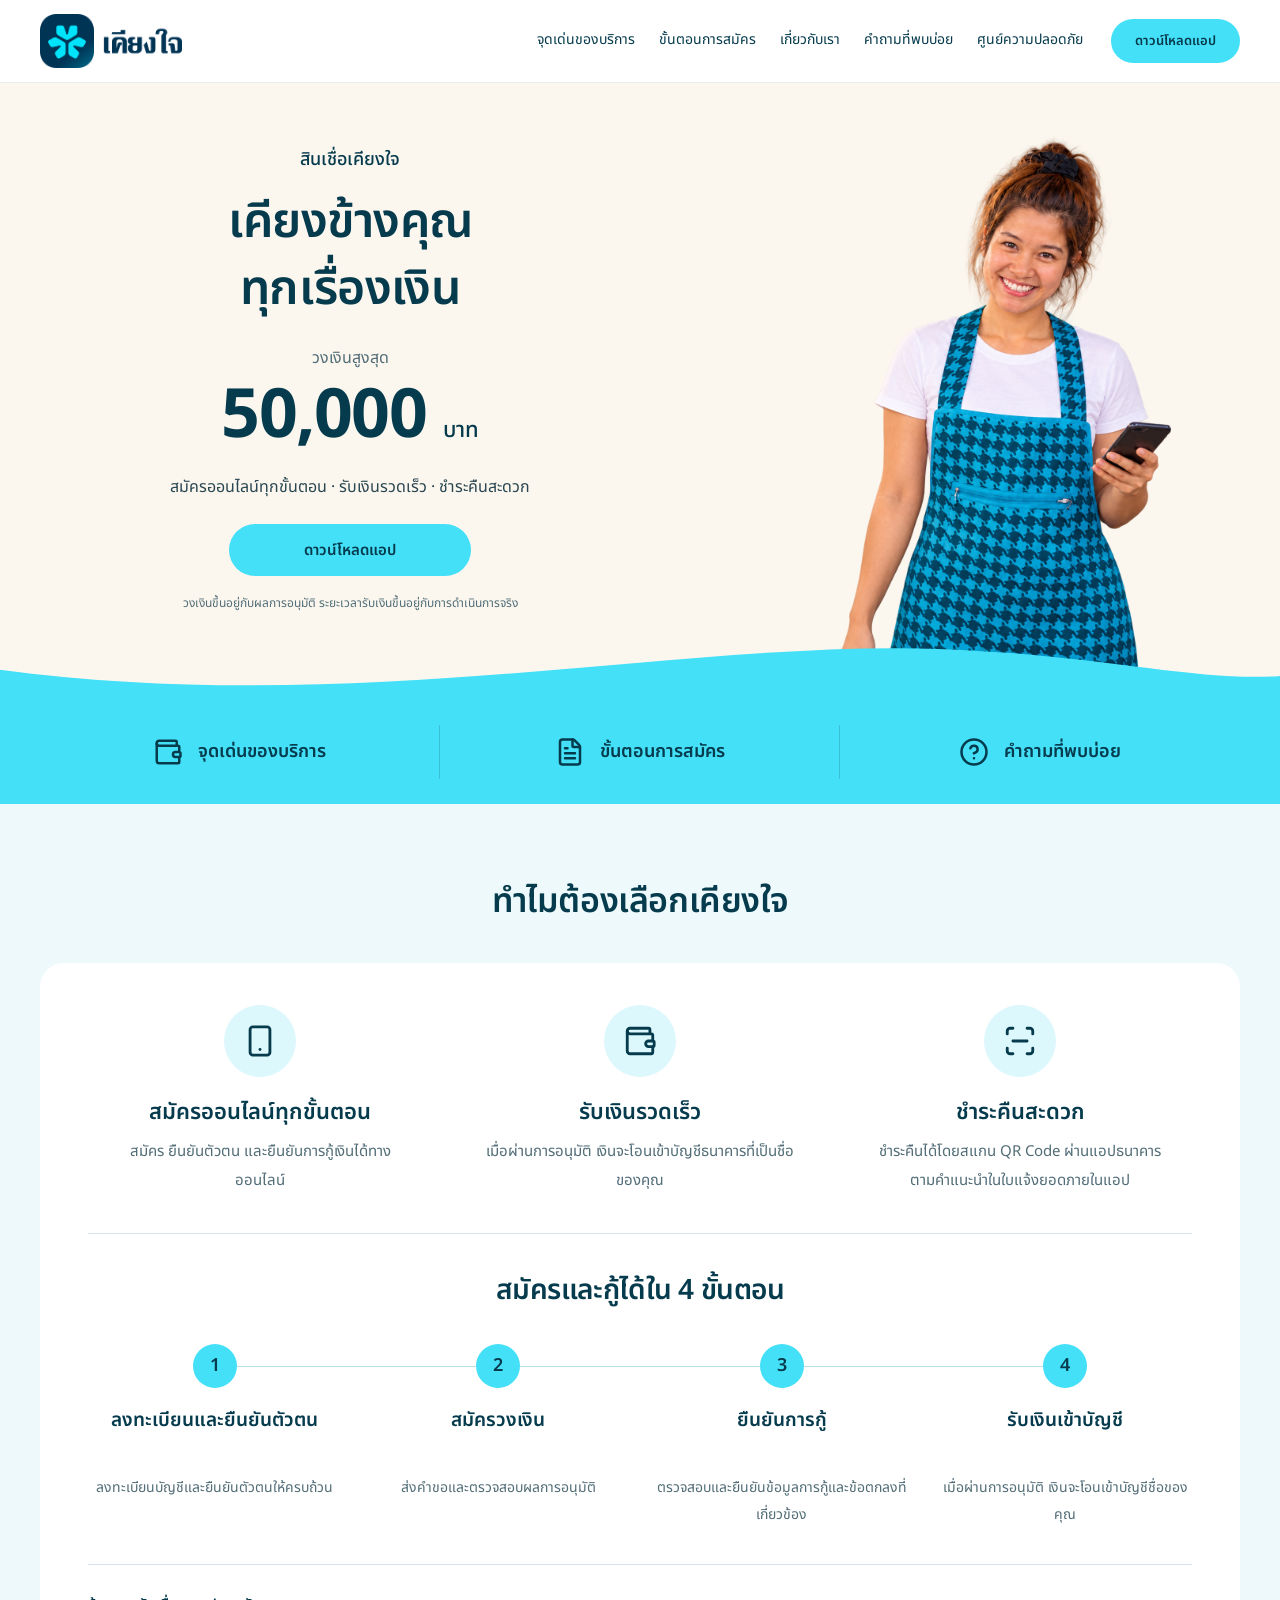
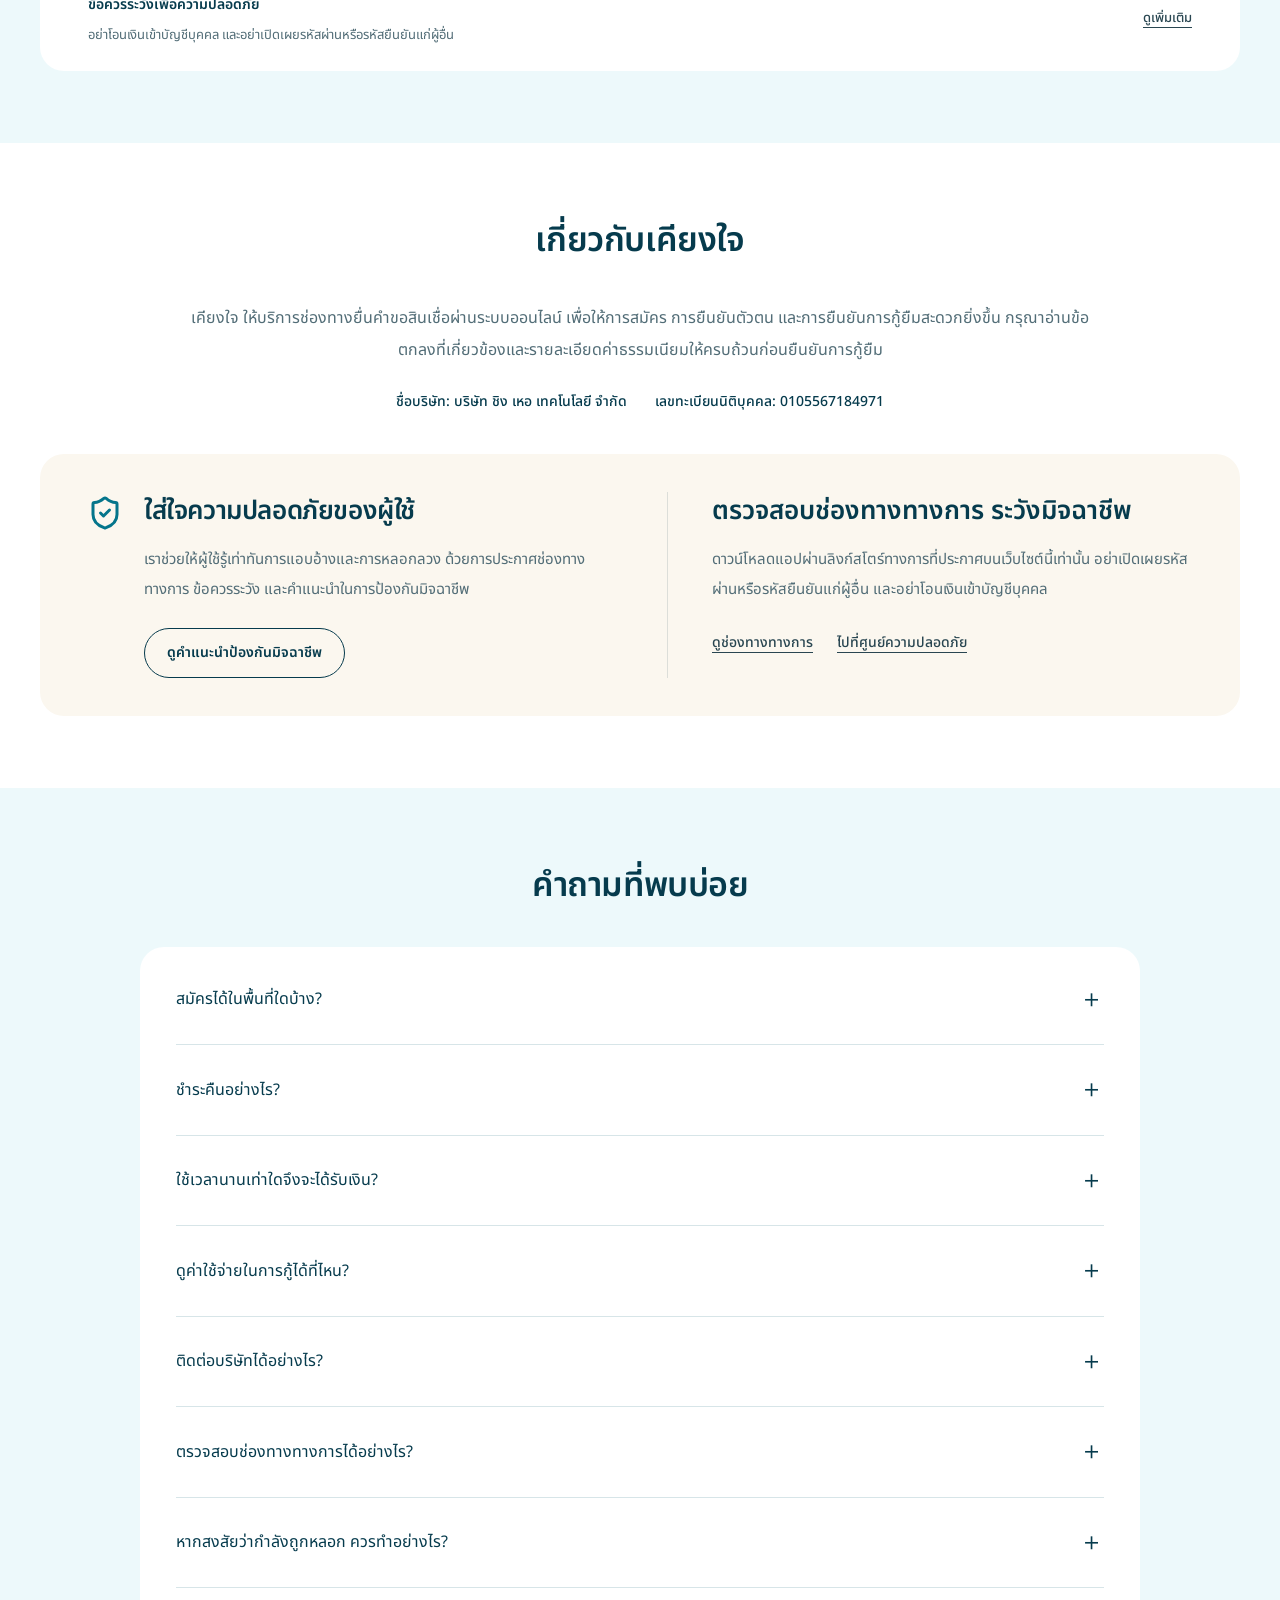
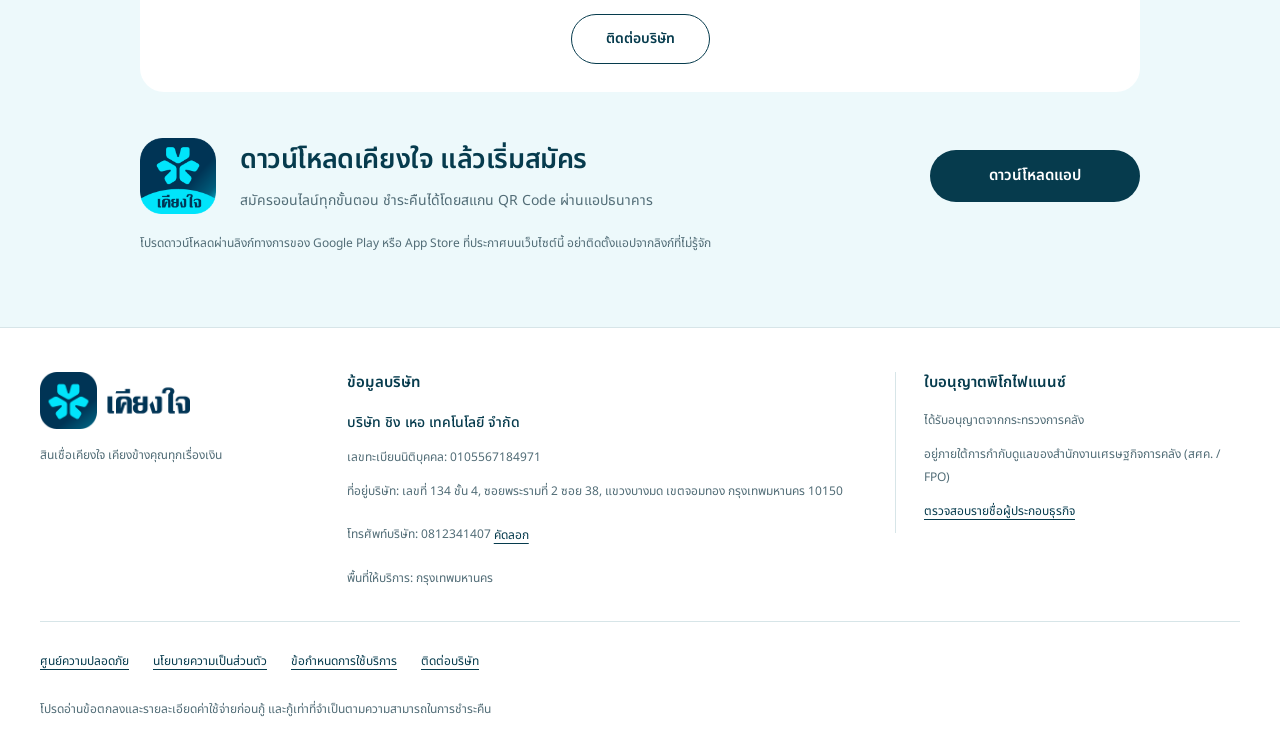
==== index.html @ 3bd80b1a "Unify Kiangjai website around ATS PICO visual structure" ====
<!doctype html>
<html lang="th"><head><meta charset="utf-8"><meta name="viewport" content="width=device-width,initial-scale=1">
<meta name="robots" content="noindex,nofollow"><meta name="description" content="เคียงใจ สินเชื่อผ่านแอปพลิเคชัน สมัครออนไลน์ทุกขั้นตอน ดูข้อมูลผลิตภัณฑ์และช่องทางทางการ">
<meta name="theme-color" content="#44E0F8"><meta http-equiv="Content-Security-Policy" content="default-src 'self'; script-src 'self'; style-src 'self'; img-src 'self' data:; font-src 'self'; connect-src 'none'; object-src 'none'; base-uri 'self'; form-action 'none'">
<title>หน้าแรก — เคียงใจ</title><link rel="icon" href="assets/brand/app-icon.png" type="image/png">
<link rel="preload" href="assets/fonts/NotoSansThai-Variable.ttf" as="font" type="font/ttf" crossorigin>
<link rel="stylesheet" href="assets/base.css?v=969e4435d63a"><link rel="stylesheet" href="assets/redesign.css?v=969e4435d63a"><script src="assets/app.js?v=969e4435d63a" defer></script></head>
<body><a class="skip-link" href="#main">ข้ามไปยังเนื้อหา</a><div id="kiangjai-v1">
<header class="site-header"><div class="shell header-inner">
<a class="brand-logo" href="index.html" aria-label="เคียงใจ — หน้าแรก"><img src="assets/brand/logo-horizontal.png" alt="เคียงใจ" width="632" height="240"></a>
<button class="menu-toggle" type="button" aria-controls="main-nav" aria-expanded="false" aria-label="เปิดเมนู"><svg class="icon" aria-hidden="true" focusable="false" xmlns="http://www.w3.org/2000/svg" width="1em" height="1em" viewBox="0 0 24 24"><path fill="none" stroke="currentColor" stroke-linecap="round" stroke-linejoin="round" stroke-width="2" d="M4 5h16M4 12h16M4 19h16"/></svg><span>เมนู</span></button>
<nav id="main-nav" aria-label="เมนูหลัก"><a href="index.html#kj-benefits">จุดเด่นของบริการ</a><a href="index.html#kj-steps">ขั้นตอนการสมัคร</a><a href="index.html#kj-about">เกี่ยวกับเรา</a><a href="index.html#kj-faq">คำถามที่พบบ่อย</a><a href="security.html">ศูนย์ความปลอดภัย</a></nav>
<button class="button button-primary header-cta" type="button" data-download>ดาวน์โหลดแอป</button>

</div></header>
<main id="main">
<section class="hero" aria-labelledby="hero-title">
  <div class="shell hero-stage">
    <div class="hero-copy">
      <h1 id="hero-title"><small>สินเชื่อเคียงใจ</small> เคียงข้างคุณ<br>ทุกเรื่องเงิน</h1>
      <div class="hero-credit"><p>วงเงินสูงสุด</p><p class="hero-amount">50,000 <span>บาท</span></p></div>
      <p class="hero-benefits">สมัครออนไลน์ทุกขั้นตอน · รับเงินรวดเร็ว · ชำระคืนสะดวก</p>
      <button class="button button-primary" type="button" data-download>ดาวน์โหลดแอป</button>
      <p class="hero-disclaimer">วงเงินขึ้นอยู่กับผลการอนุมัติ ระยะเวลารับเงินขึ้นอยู่กับการดำเนินการจริง</p>
    </div>
    <img class="hero-person" src="assets/images/merchant-cutout.png" alt="ผู้ประกอบการร้านอาหารถือโทรศัพท์" width="1024" height="1536" fetchpriority="high" decoding="async">
  </div>
  <svg class="hero-wave" aria-hidden="true" viewBox="0 0 1440 120" preserveAspectRatio="none"><path d="M0 65C420 145 800 5 1100 35C1240 45 1360 85 1440 75V120H0Z" fill="currentColor"/></svg>
</section>
<nav class="quick-nav" aria-label="เมนูลัด"><div class="shell"><a href="#kj-benefits"><svg class="icon" aria-hidden="true" focusable="false" xmlns="http://www.w3.org/2000/svg" width="1em" height="1em" viewBox="0 0 24 24"><g fill="none" stroke="currentColor" stroke-linecap="round" stroke-linejoin="round" stroke-width="2"><path d="M19 7V4a1 1 0 0 0-1-1H5a2 2 0 0 0 0 4h15a1 1 0 0 1 1 1v4h-3a2 2 0 0 0 0 4h3a1 1 0 0 0 1-1v-2a1 1 0 0 0-1-1"/><path d="M3 5v14a2 2 0 0 0 2 2h15a1 1 0 0 0 1-1v-4"/></g></svg><span>จุดเด่นของบริการ</span></a><a href="#kj-steps"><svg class="icon" aria-hidden="true" focusable="false" xmlns="http://www.w3.org/2000/svg" width="1em" height="1em" viewBox="0 0 24 24"><g fill="none" stroke="currentColor" stroke-linecap="round" stroke-linejoin="round" stroke-width="2"><path d="M6 22a2 2 0 0 1-2-2V4a2 2 0 0 1 2-2h8a2.4 2.4 0 0 1 1.704.706l3.588 3.588A2.4 2.4 0 0 1 20 8v12a2 2 0 0 1-2 2z"/><path d="M14 2v5a1 1 0 0 0 1 1h5M10 9H8m8 4H8m8 4H8"/></g></svg><span>ขั้นตอนการสมัคร</span></a><a href="#kj-faq"><svg class="icon" aria-hidden="true" focusable="false" xmlns="http://www.w3.org/2000/svg" width="1em" height="1em" viewBox="0 0 24 24"><g fill="none" stroke="currentColor" stroke-linecap="round" stroke-linejoin="round" stroke-width="2"><circle cx="12" cy="12" r="10"/><path d="M9.09 9a3 3 0 0 1 5.83 1c0 2-3 3-3 3m.08 4h.01"/></g></svg><span>คำถามที่พบบ่อย</span></a></div></nav>

<section class="product-section section" id="kj-benefits" aria-labelledby="benefits-title"><div class="shell">
  <div class="section-heading"><h2 id="benefits-title">ทำไมต้องเลือกเคียงใจ</h2></div>
  <div class="product-panel">
    <div class="benefit-columns">
      <article class="benefit-item"><span class="feature-icon"><svg class="icon" aria-hidden="true" focusable="false" xmlns="http://www.w3.org/2000/svg" width="1em" height="1em" viewBox="0 0 24 24"><g fill="none" stroke="currentColor" stroke-linecap="round" stroke-linejoin="round" stroke-width="2"><rect width="14" height="20" x="5" y="2" rx="2" ry="2"/><path d="M12 18h.01"/></g></svg></span><h3>สมัครออนไลน์ทุกขั้นตอน</h3><p>สมัคร ยืนยันตัวตน และยืนยันการกู้เงินได้ทางออนไลน์</p></article>
      <article class="benefit-item"><span class="feature-icon"><svg class="icon" aria-hidden="true" focusable="false" xmlns="http://www.w3.org/2000/svg" width="1em" height="1em" viewBox="0 0 24 24"><g fill="none" stroke="currentColor" stroke-linecap="round" stroke-linejoin="round" stroke-width="2"><path d="M19 7V4a1 1 0 0 0-1-1H5a2 2 0 0 0 0 4h15a1 1 0 0 1 1 1v4h-3a2 2 0 0 0 0 4h3a1 1 0 0 0 1-1v-2a1 1 0 0 0-1-1"/><path d="M3 5v14a2 2 0 0 0 2 2h15a1 1 0 0 0 1-1v-4"/></g></svg></span><h3>รับเงินรวดเร็ว</h3><p>เมื่อผ่านการอนุมัติ เงินจะโอนเข้าบัญชีธนาคารที่เป็นชื่อของคุณ</p></article>
      <article class="benefit-item"><span class="feature-icon"><svg class="icon" aria-hidden="true" focusable="false" xmlns="http://www.w3.org/2000/svg" width="1em" height="1em" viewBox="0 0 24 24"><path fill="none" stroke="currentColor" stroke-linecap="round" stroke-linejoin="round" stroke-width="2" d="M3 7V5a2 2 0 0 1 2-2h2m10 0h2a2 2 0 0 1 2 2v2m0 10v2a2 2 0 0 1-2 2h-2M7 21H5a2 2 0 0 1-2-2v-2m4-5h10"/></svg></span><h3>ชำระคืนสะดวก</h3><p>ชำระคืนได้โดยสแกน QR Code ผ่านแอปธนาคาร ตามคำแนะนำในใบแจ้งยอดภายในแอป</p></article>
    </div>
    <section class="application-steps" id="kj-steps" aria-labelledby="steps-title">
      <h2 id="steps-title">สมัครและกู้ได้ใน 4 ขั้นตอน</h2>
      <ol class="step-list">
        <li><span class="step-number">1</span><h3>ลงทะเบียนและยืนยันตัวตน</h3><p>ลงทะเบียนบัญชีและยืนยันตัวตนให้ครบถ้วน</p></li>
        <li><span class="step-number">2</span><h3>สมัครวงเงิน</h3><p>ส่งคำขอและตรวจสอบผลการอนุมัติ</p></li>
        <li><span class="step-number">3</span><h3>ยืนยันการกู้</h3><p>ตรวจสอบและยืนยันข้อมูลการกู้และข้อตกลงที่เกี่ยวข้อง</p></li>
        <li><span class="step-number">4</span><h3>รับเงินเข้าบัญชี</h3><p>เมื่อผ่านการอนุมัติ เงินจะโอนเข้าบัญชีชื่อของคุณ</p></li>
      </ol>
    </section>
    <aside class="safety-note"><div><strong>ข้อควรระวังเพื่อความปลอดภัย</strong><p>อย่าโอนเงินเข้าบัญชีบุคคล และอย่าเปิดเผยรหัสผ่านหรือรหัสยืนยันแก่ผู้อื่น</p></div><a href="security.html#reminders">ดูเพิ่มเติม</a></aside>
  </div>
</div></section>

<section class="company-section section" id="kj-about" aria-labelledby="about-title"><div class="shell">
  <div class="section-heading"><h2 id="about-title">เกี่ยวกับเคียงใจ</h2></div>
  <div class="company-intro"><p>เคียงใจ ให้บริการช่องทางยื่นคำขอสินเชื่อผ่านระบบออนไลน์ เพื่อให้การสมัคร การยืนยันตัวตน และการยืนยันการกู้ยืมสะดวกยิ่งขึ้น กรุณาอ่านข้อตกลงที่เกี่ยวข้องและรายละเอียดค่าธรรมเนียมให้ครบถ้วนก่อนยืนยันการกู้ยืม</p><div class="company-facts"><p>ชื่อบริษัท: บริษัท ชิง เหอ เทคโนโลยี จำกัด</p><p>เลขทะเบียนนิติบุคคล: 0105567184971</p></div></div>
  <div class="security-panel">
    <div class="security-intro"><span class="security-icon"><svg class="icon" aria-hidden="true" focusable="false" xmlns="http://www.w3.org/2000/svg" width="1em" height="1em" viewBox="0 0 24 24"><g fill="none" stroke="currentColor" stroke-linecap="round" stroke-linejoin="round" stroke-width="2"><path d="M20 13c0 5-3.5 7.5-7.66 8.95a1 1 0 0 1-.67-.01C7.5 20.5 4 18 4 13V6a1 1 0 0 1 1-1c2 0 4.5-1.2 6.24-2.72a1.17 1.17 0 0 1 1.52 0C14.51 3.81 17 5 19 5a1 1 0 0 1 1 1z"/><path d="m9 12l2 2l4-4"/></g></svg></span><h2>ใส่ใจความปลอดภัยของผู้ใช้</h2><p>เราช่วยให้ผู้ใช้รู้เท่าทันการแอบอ้างและการหลอกลวง ด้วยการประกาศช่องทางทางการ ข้อควรระวัง และคำแนะนำในการป้องกันมิจฉาชีพ</p><a class="button button-outline" href="security.html#reminders">ดูคำแนะนำป้องกันมิจฉาชีพ</a></div>
    <div class="security-detail" id="kj-antifraud-banner"><h3>ตรวจสอบช่องทางทางการ ระวังมิจฉาชีพ</h3><p>ดาวน์โหลดแอปผ่านลิงก์สโตร์ทางการที่ประกาศบนเว็บไซต์นี้เท่านั้น อย่าเปิดเผยรหัสผ่านหรือรหัสยืนยันแก่ผู้อื่น และอย่าโอนเงินเข้าบัญชีบุคคล</p><nav class="security-links" aria-label="ศูนย์ความปลอดภัย"><a href="security.html#channels">ดูช่องทางทางการ</a><a href="security.html">ไปที่ศูนย์ความปลอดภัย</a></nav></div>
  </div>
</div></section>

<section class="help-section section" id="kj-faq" aria-labelledby="faq-title"><div class="shell">
  <div class="section-heading"><h2 id="faq-title">คำถามที่พบบ่อย</h2></div>
  <div class="faq-panel"><div class="kj-faq-list">
        <article><button type="button" class="kj-question" aria-expanded="false" aria-controls="kj-f01" data-faq="F01"><span class="kjs-inline-wrap"><span lang="th">สมัครได้ในพื้นที่ใดบ้าง?</span></span><span aria-hidden="true">＋</span></button><div class="kj-answer" id="kj-f01" hidden=""><p><span lang="th">ปัจจุบันให้บริการเฉพาะผู้ที่มีคุณสมบัติตามเกณฑ์ในพื้นที่กรุงเทพมหานคร คุณสมบัติการสมัครเป็นไปตามรายละเอียดในแอปพลิเคชันและผลการพิจารณา</span></p></div></article>
        <article><button type="button" class="kj-question" aria-expanded="false" aria-controls="kj-f02" data-faq="F02"><span class="kjs-inline-wrap"><span lang="th">ชำระคืนอย่างไร?</span></span><span aria-hidden="true">＋</span></button><div class="kj-answer" id="kj-f02" hidden=""><p><span lang="th">ชำระคืนได้โดยสแกน QR Code ผ่านแอปพลิเคชันธนาคาร โปรดชำระตามยอดและคำแนะนำที่แสดงในใบแจ้งยอดภายในแอปพลิเคชัน</span></p></div></article>
        <article><button type="button" class="kj-question" aria-expanded="false" aria-controls="kj-f03" data-faq="F03"><span class="kjs-inline-wrap"><span lang="th">ใช้เวลานานเท่าใดจึงจะได้รับเงิน?</span></span><span aria-hidden="true">＋</span></button><div class="kj-answer" id="kj-f03" hidden=""><p><span lang="th">เมื่อคำขอกู้ผ่านการอนุมัติ เงินจะโอนเข้าบัญชีธนาคารชื่อของคุณที่ยืนยันไว้ ระยะเวลารับเงินจริงขึ้นอยู่กับการพิจารณาและการดำเนินการของธนาคาร โปรดตรวจสอบสถานะในแอปพลิเคชัน</span></p></div></article>
        <article><button type="button" class="kj-question" aria-expanded="false" aria-controls="kj-f04" data-faq="F04"><span class="kjs-inline-wrap"><span lang="th">ดูค่าใช้จ่ายในการกู้ได้ที่ไหน?</span></span><span aria-hidden="true">＋</span></button><div class="kj-answer" id="kj-f04" hidden=""><p><span lang="th">ก่อนยืนยันการกู้ โปรดตรวจสอบดอกเบี้ย ค่าบริการแพ็กเกจที่เกี่ยวข้อง และข้อตกลงต่าง ๆ ภายในแอปพลิเคชัน ค่าใช้จ่ายจริงเป็นไปตามข้อมูลที่แสดงขณะยืนยันการกู้</span></p></div></article>
        <article><button type="button" class="kj-question" aria-expanded="false" aria-controls="kj-f05" data-faq="F05"><span class="kjs-inline-wrap"><span lang="th">ติดต่อบริษัทได้อย่างไร?</span></span><span aria-hidden="true">＋</span></button><div class="kj-answer" id="kj-f05" hidden=""><p><span lang="th">ติดต่อบริษัทได้ตามหมายเลขโทรศัพท์ที่แสดงบนหน้านี้</span><button class="kj-link" type="button" data-contact="faq"><span class="kjs-inline-wrap"><span lang="th">ติดต่อบริษัท </span></span></button></p></div></article>
        <article><button type="button" class="kj-question" aria-expanded="false" aria-controls="kj-f06" data-faq="F06"><span class="kjs-inline-wrap"><span lang="th">ตรวจสอบช่องทางทางการได้อย่างไร? </span></span><span aria-hidden="true">＋</span></button><div class="kj-answer" id="kj-f06" hidden=""><p><span lang="th">โปรดเชื่อถือเฉพาะเว็บไซต์และเคียงใจแอปพลิเคชันอย่างเป็นทางการ รวมถึงช่องทางต่าง ๆ ที่ระบุไว้อย่างชัดเจนผ่านช่องทางอย่างเป็นทางการเท่านั้น</span></p><a class="kj-link" href="security.html#channels"><span class="kjs-inline-wrap"><span lang="th">ดูช่องทางทางการ</span></span></a><p><span lang="th">อย่าเชื่อถือเว็บไซต์ บัญชีสื่อสังคมออนไลน์ หมายเลขโทรศัพท์ บัญชีแอปส่งข้อความ หรืออีเมลที่ไม่ได้ระบุไว้</span></p><p><span lang="th">โปรดดาวน์โหลดแอปพลิเคชันเคียงใจผ่านลิงก์หรือ QR Code ที่เว็บไซต์ทางการนี้จัดให้เท่านั้น ก่อนติดตั้ง โปรดตรวจสอบชื่อแอปพลิเคชัน ตัวตนของผู้พัฒนา และข้อมูลที่แสดงในสโตร์ อย่าดาวน์โหลดหรือติดตั้งแอปพลิเคชันหรือไฟล์ที่ส่งมาทาง SMS อีเมล สื่อสังคมออนไลน์ หรือแอปพลิเคชันส่งข้อความ รวมถึงแอปพลิเคชันหรือไฟล์จาก QR Code ที่ไม่ทราบแหล่งที่มา</span></p></div></article>
        <article><button type="button" class="kj-question" aria-expanded="false" aria-controls="kj-f07" data-faq="F07"><span class="kjs-inline-wrap"><span lang="th">หากสงสัยว่ากำลังถูกหลอก ควรทำอย่างไร? </span></span><span aria-hidden="true">＋</span></button><div class="kj-answer" id="kj-f07" hidden=""><p><span lang="th">ขั้นตอนที่ 1: หยุดดำเนินการทุกอย่างทันที ห้ามโอนเงินเพิ่มเติม ห้ามคลิกลิงก์ใด ๆ ห้ามเปิดเผยรหัสยืนยันแก่คู่สนทนา ห้ามตอบกลับ และห้ามให้ข้อมูลส่วนบุคคลหรือข้อมูลทางการเงินแก่บุคคลดังกล่าว</span></p><p><span lang="th">ขั้นตอนที่ 2: เก็บหลักฐาน บันทึกภาพหน้าจอลิงก์ที่น่าสงสัย บทสนทนา และหลักฐานการโอนเงิน อย่าลบข้อมูลเหล่านี้</span></p><p><span lang="th">ขั้นตอนที่ 3: โอนเงินไปแล้วหรือไม่? ติดต่อธนาคารที่ใช้โอนเงินทันทีเพื่อขอระงับธุรกรรม พร้อมติดต่อช่องทางช่วยเหลือของหน่วยงานทางการไทย</span></p><a class="kj-link" href="security.html#help"><span class="kjs-inline-wrap"><span lang="th">ดูวิธีแจ้งเบาะแสและขอความช่วยเหลือ</span></span></a></div></article>
      </div><div class="faq-contact"><button class="button button-outline" type="button" data-contact>ติดต่อบริษัท</button></div></div>
  <section class="download" aria-labelledby="download-section-title"><div class="download-identity"><img src="assets/brand/app-icon.png" alt="ไอคอนแอปเคียงใจ" width="240" height="240" loading="lazy"><div><h2 id="download-section-title">ดาวน์โหลดเคียงใจ แล้วเริ่มสมัคร</h2><p>สมัครออนไลน์ทุกขั้นตอน ชำระคืนได้โดยสแกน QR Code ผ่านแอปธนาคาร</p></div></div><button class="button button-dark" type="button" data-download>ดาวน์โหลดแอป</button><p class="download-note" id="kj-home-download-safety">โปรดดาวน์โหลดผ่านลิงก์ทางการของ Google Play หรือ App Store ที่ประกาศบนเว็บไซต์นี้ อย่าติดตั้งแอปจากลิงก์ที่ไม่รู้จัก</p></section>
</div></section>
</main>

<footer class="kj-footer">
      <div class="kj-footer-grid">
        <div class="kj-footer-brand"><p class="kj-footer-brand-name" lang="th"><img src="assets/brand/logo-horizontal.png" alt="เคียงใจ" width="632" height="240" loading="lazy"></p><p lang="th"><span lang="th">สินเชื่อเคียงใจ เคียงข้างคุณทุกเรื่องเงิน</span></p></div>
        <div class="kj-footer-company"><h2><span lang="th">ข้อมูลบริษัท</span></h2><p class="kj-company-name" lang="th"><span lang="th">บริษัท ชิง เหอ เทคโนโลยี จำกัด</span></p><p><span lang="th">เลขทะเบียนนิติบุคคล: 0105567184971</span></p><p lang="th"><span lang="th">ที่อยู่บริษัท: เลขที่ 134 ชั้น 4, ซอยพระรามที่ 2 ซอย 38, แขวงบางมด เขตจอมทอง กรุงเทพมหานคร 10150</span></p><p><span lang="th">โทรศัพท์บริษัท: </span><span data-phone="">0812341407</span> <button class="kj-link" type="button" data-copy-phone="footer"><span class="kjs-inline-wrap"><span lang="th">คัดลอก </span></span></button></p><p><span lang="th">พื้นที่ให้บริการ: กรุงเทพมหานคร</span></p></div>
        <section class="kj-footer-license" aria-label="ข้อมูลใบอนุญาตสินเชื่อพิโกไฟแนนซ์"><h2>ใบอนุญาตพิโกไฟแนนซ์</h2><p>ได้รับอนุญาตจากกระทรวงการคลัง</p><p>อยู่ภายใต้การกำกับดูแลของสำนักงานเศรษฐกิจการคลัง (สศค. / FPO)</p><a class="kj-link" href="https://www.1359.go.th/picodoc/pico_public/" target="_blank" rel="noopener noreferrer">ตรวจสอบรายชื่อผู้ประกอบธุรกิจ</a></section>
      </div>
      <div class="kj-footer-bottom"><nav aria-label="เมนูส่วนท้ายเว็บไซต์"><a class="kj-link" href="security.html"><span class="kjs-inline-wrap"><span lang="th">ศูนย์ความปลอดภัย </span></span></a><a class="kj-link" href="privacy.html"><span class="kjs-inline-wrap"><span lang="th">นโยบายความเป็นส่วนตัว </span></span></a><a class="kj-link" href="terms.html"><span class="kjs-inline-wrap"><span lang="th">ข้อกำหนดการใช้บริการ </span></span></a><button class="kj-link" type="button" data-contact="footer"><span class="kjs-inline-wrap"><span lang="th">ติดต่อบริษัท </span></span></button></nav><p class="kj-small"><span lang="th">โปรดอ่านข้อตกลงและรายละเอียดค่าใช้จ่ายก่อนกู้ และกู้เท่าที่จำเป็นตามความสามารถในการชำระคืน</span></p></div>
    </footer>
<dialog id="download-dialog" class="kj-dialog" aria-labelledby="kj-download-title"><div class="kj-dialog-heading"><h2 id="kj-download-title"><span lang="th">ดาวน์โหลดเคียงใจ</span></h2><button type="button" class="kj-close" data-close="download" aria-label="ปิดหน้าต่างดาวน์โหลด">×</button></div><div id="kj-download-closed" hidden=""><h3><span lang="th">แอปจะเปิดให้บริการเร็ว ๆ นี้</span></h3><p><span lang="th">เมื่อเปิดให้ดาวน์โหลดแล้ว คุณสามารถดาวน์โหลดแอปทางการได้จากหน้านี้</span></p><div class="kj-platform-pending"><p><span lang="th">Android: เร็ว ๆ นี้</span></p><p><span lang="th">iOS: เร็ว ๆ นี้</span></p></div><button class="kj-primary" type="button" data-close="download"><span class="kjs-inline-wrap"><span lang="th">รับทราบ</span></span></button></div><div id="kj-download-ready"><p><span lang="th">เลือกช่องทางดาวน์โหลด หรือใช้โทรศัพท์สแกน QR Code ของระบบปฏิบัติการที่ต้องการ</span></p><div class="kj-platform-grid"><article><h3><span lang="th">สำหรับ Android</span></h3><div id="kj-android-ready"><button class="kj-primary" type="button" data-store="android"><span class="kjs-inline-wrap"><span lang="th">ไปที่ Google Play</span></span></button><div class="kj-qr-placeholder"><span lang="th">ตัวอย่าง QR Code</span><br><span lang="th">สแกนไม่ได้</span></div></div><p id="kj-android-pending" hidden=""><span lang="th">Android: เร็ว ๆ นี้</span></p></article><article><h3><span lang="th">สำหรับ iOS</span></h3><div id="kj-ios-ready"><button class="kj-primary" type="button" data-store="ios"><span class="kjs-inline-wrap"><span lang="th">ไปที่ App Store</span></span></button><div class="kj-qr-placeholder"><span lang="th">ตัวอย่าง QR Code</span><br><span lang="th">สแกนไม่ได้</span></div></div><p id="kj-ios-pending" hidden=""><span lang="th">iOS: เร็ว ๆ นี้</span></p></article></div></div><p class="kj-download-safety"><span id="kj-dialog-download-safety"><span lang="th">โปรดดาวน์โหลดผ่านลิงก์ทางการของ Google Play หรือ App Store ที่ประกาศบนเว็บไซต์นี้ อย่าติดตั้งแอปจากลิงก์ที่ไม่รู้จัก</span></span></p><p class="kj-dialog-feedback" id="kj-store-feedback" role="status" aria-live="polite"></p></dialog>
<dialog id="contact-dialog" class="kj-dialog kj-contact-dialog" aria-labelledby="kj-contact-title"><div class="kj-dialog-heading"><h2 id="kj-contact-title"><span lang="th">ติดต่อบริษัท</span></h2><button type="button" class="kj-close" data-close="contact" aria-label="ปิดหน้าต่างติดต่อบริษัท">×</button></div><p><span lang="th">โทรศัพท์บริษัท</span></p><p class="kj-phone-display contact-number" data-phone="">0812341407</p><button class="kj-primary" type="button" data-copy-phone="contact"><span class="kjs-inline-wrap"><span lang="th">คัดลอกหมายเลขโทรศัพท์ </span></span></button><p id="kj-copy-feedback" class="kj-dialog-feedback" role="status" aria-live="polite"></p></dialog>
<div id="toast" class="kj-toast" role="status" aria-live="polite" hidden></div>

</div></body></html>
---- assets/base.css ----
/* Shared foundations and supporting pages. Visual tokens and responsive layouts live in redesign.css. */
*{box-sizing:border-box}
body{margin:0}
[hidden]{display:none!important}
button,select{font:inherit;cursor:pointer}
button{color:inherit}
button,a,summary{touch-action:manipulation;-webkit-tap-highlight-color:transparent}
a{color:inherit;text-underline-offset:5px}
button:focus-visible,a:focus-visible,summary:focus-visible{outline:3px solid var(--ink);outline-offset:5px}
h1,h2,h3,p,figure,dl,dd{margin:0}
p+p{margin-top:10px}
.skip-link{position:fixed;top:-100px;left:20px;z-index:100;background:white;padding:12px 20px}
.skip-link:focus{top:10px}
#main-nav{display:flex;align-items:center;margin-left:auto}
#main-nav a{text-decoration:none;white-space:nowrap}
.kj-link{display:inline-flex;align-items:center;min-height:44px;border:0;background:none;padding:6px 0;color:var(--ink);font:inherit;text-decoration:underline;text-underline-offset:4px}
.kj-small{font-size:11px;color:var(--muted);line-height:1.9;margin-top:12px}
.kj-faq-list article{border-bottom:1px solid var(--line)}
.kj-question{display:flex;align-items:center;justify-content:space-between;width:100%;border:0;background:none;color:var(--ink);text-align:left}
.kj-question>span:last-child{flex-shrink:0}
.kj-answer{color:var(--muted)}
.kj-answer p+p{margin-top:12px}
.kj-footer{border-top:1px solid var(--line)}
.kj-footer-grid{display:grid;align-items:start}
.kj-footer-grid p{overflow-wrap:anywhere}
.kj-footer .kj-company-name{color:var(--ink)}
.kj-footer-bottom{border-top:1px solid var(--line)}
.kj-footer-bottom nav{display:flex;align-items:center;flex-wrap:wrap;margin-bottom:14px}
.kj-dialog{position:fixed;inset:0;margin:auto;max-height:calc(100dvh - 40px);max-width:540px;width:calc(100% - 40px);overflow:auto;overscroll-behavior:contain;border:1px solid var(--line);color:var(--text)}
.kj-dialog::backdrop{background:#031d28a6}
.kj-dialog-heading{display:flex;justify-content:space-between;align-items:center;gap:24px;margin-bottom:24px}
.kj-dialog h3{margin:20px 0 10px}
.kj-close{width:44px;height:44px;min-height:44px;flex-shrink:0;border-radius:50%;font-size:24px;line-height:1;cursor:pointer}
.status-label{display:inline-block;padding:4px 11px;border:1px solid;border-radius:5px;color:var(--ink)}
.pending-platforms{display:grid;gap:8px;padding:17px;margin:20px 0}
.contact-number{font-size:30px;letter-spacing:-.6px;color:var(--ink);margin-block:12px}
.kj-toast{position:fixed;bottom:24px;left:50%;transform:translateX(-50%);max-width:calc(100% - 32px);width:max-content;z-index:50;padding:14px 22px;border-radius:12px;background:var(--ink);color:white}
.kj-security-hero>p{max-width:850px;color:var(--muted)}
.kj-security-channels{display:grid;grid-template-columns:repeat(2,minmax(0,1fr));gap:24px}
.kj-security-channels article{border:1px solid var(--line);min-width:0;overflow-wrap:anywhere}
.kj-security-channels h3{margin-bottom:14px}
.kj-security-channels p{font-size:14px;color:var(--muted)}
.kj-security-actions{display:flex;gap:24px;align-items:center;flex-wrap:wrap;margin-top:18px}
.kj-safety-list{padding-left:22px;color:var(--muted)}
.kj-safety-list li+li{margin-top:20px}
.kj-scam-list{display:grid;grid-template-columns:repeat(2,minmax(0,1fr));gap:20px;align-items:start;margin-top:28px}
.kj-scam-list details{border:1px solid var(--line)}
.kj-scam-list summary{cursor:pointer;font-weight:500;color:var(--ink);min-height:32px}
.kj-scam-list p{color:var(--muted);margin-top:16px}
.kj-help-guide{padding:24px 0;margin:22px 0;border-block:1px solid var(--line)}
.kj-help-guide h3{font-size:20px;margin-bottom:15px}
.kj-help-guide p,.kj-help-guide li{font-size:14px;line-height:2;color:var(--muted)}
.kj-report-channel{padding:22px;background:var(--cyan-soft);border-radius:12px}
.secondary-page .kj-section>p{font-size:14px;line-height:2;color:var(--muted)}
.kj-policy-view{margin-inline:auto;min-height:650px}
.breadcrumb{font-size:11px;color:var(--muted);margin-bottom:50px}
.kj-policy-empty{padding-top:30px;margin-top:28px;border-top:1px solid var(--line)}
.kj-policy-empty h2{margin:22px 0 12px}
.kj-policy-empty p{font-size:14px;line-height:2;color:var(--muted);max-width:650px}
.kj-policy-empty .kj-primary{margin-top:28px}
---- assets/redesign.css ----
@font-face {
  font-family:'Noto Sans Thai';
  src:url('fonts/NotoSansThai-Variable.ttf') format('truetype');
  font-weight:100 900;
  font-style:normal;
  font-display:swap
}
:root {
  --brand:#44E0F8;
  --ink:#063b4d;
  --text:#294651;
  --muted:#526d77;
  --paper:#fff;
  --cream:#fbf7ef;
  --surface:#f4f8f9;
  --line:#d7e5e8;
  --cyan-soft:#edf9fb;
  --font:'Noto Sans Thai',Tahoma,sans-serif;
  --radius:24px;
  --accent:var(--ink);
  --accent-dark:#0b5267;
  --sub:var(--muted);
  font-family:var(--font);
  font-synthesis:none
}
html {
  scroll-behavior:smooth;
  scroll-padding-top:106px
}
body {
  background:var(--paper);
  color:var(--text);
  font:400 16px/1.9 var(--font);
  -webkit-font-smoothing:antialiased
}
h1,h2,h3 {
  color:var(--ink);
  font-weight:600;
  line-height:1.5
}
h2 {
  font-size:34px;
  letter-spacing:-.4px
}
h3 {
  font-size:22px
}
img {
  display:block;
  max-width:100%;
  height:auto
}
svg {
  flex-shrink:0
}
.icon {
  width:24px;
  height:24px;
  vertical-align:middle
}
.shell {
  width:min(1200px,calc(100% - 80px));
  margin-inline:auto
}
.section {
  padding-block:72px
}
.section-heading {
  text-align:center;
  margin-bottom:36px
}
.section-heading h2 {
  margin:0
}
.small-note,.kj-small {
  font-size:12px;
  line-height:1.9;
  color:var(--muted)
}
button:focus-visible,a:focus-visible,summary:focus-visible {
  outline:3px solid #08728a;
  outline-offset:4px
}

/* The same action hierarchy is used on every page. No decorative arrows. */
.button,.kj-primary {
  display:inline-flex;
  align-items:center;
  justify-content:center;
  min-height:52px;
  padding:12px 28px;
  border:1px solid transparent;
  border-radius:50px;
  font:600 15px/1.7 var(--font);
  text-decoration:none;
  white-space:nowrap;
  transition:background .18s,color .18s,box-shadow .18s
}
.button-primary,.button-cyan,.kj-primary {
  background:var(--brand);
  color:var(--ink)
}
.button-primary:hover,.button-cyan:hover,.kj-primary:hover {
  background:#80ebfa;
  box-shadow:0 3px 0 #063b4d15
}
.button-dark {
  background:var(--ink);
  color:#fff
}
.button-dark:hover {
  background:#10586d
}
.button-outline {
  background:transparent;
  color:var(--ink);
  border-color:var(--ink)
}
.button-outline:hover {
  background:#fff
}
.text-link {
  display:inline-flex;
  align-items:center;
  min-height:44px;
  font-size:14px;
  font-weight:500;
  color:var(--ink);
  background:none;
  border:0;
  padding:0;
  text-decoration:underline;
  text-underline-offset:5px
}
.site-header {
  position:sticky;
  top:0;
  z-index:20;
  background:#fff;
  border-bottom:1px solid #e9eeee
}
.header-inner {
  display:flex;
  align-items:center;
  gap:28px;
  min-height:82px;
  padding:0
}
.brand-logo {
  width:142px;
  flex-shrink:0
}
.brand-logo img {
  width:100%
}
#main-nav {
  gap:24px
}
#main-nav a {
  font-size:14px;
  padding-block:13px;
  color:var(--ink);
  border-bottom:2px solid transparent
}
#main-nav a:hover,#main-nav a[aria-current] {
  border-color:var(--brand)
}
.header-cta {
  min-height:44px;
  font-size:13px;
  padding:9px 23px
}
.menu-toggle {
  display:none;
  align-items:center;
  justify-content:center;
  width:44px;
  height:44px;
  min-height:44px;
  background:#fff;
  border:0;
  border-radius:8px;
  padding:0
}
.menu-toggle span {
  position:absolute;
  width:1px;
  height:1px;
  overflow:hidden;
  clip-path:inset(50%)
}

/* A full-width hero, with copy and portrait sharing one uninterrupted canvas. */
.hero {
  position:relative;
  background:var(--cream);
  overflow:hidden
}
.hero-stage {
  position:relative;
  min-height:620px;
  display:flex;
  align-items:center
}
.hero-copy {
  position:relative;
  z-index:2;
  width:620px;
  padding:42px 0 70px;
  text-align:center
}
.hero-copy h1 {
  font-size:48px;
  line-height:1.4;
  letter-spacing:-.7px
}
.hero-copy h1 small {
  display:block;
  font-size:18px;
  font-weight:500;
  letter-spacing:0;
  margin-bottom:13px;
  line-height:1.8
}
.hero-credit {
  margin-top:20px
}
.hero-credit>p:first-child {
  font-size:16px;
  color:var(--muted)
}
.hero-amount {
  font-size:68px;
  font-weight:700;
  line-height:1.25;
  letter-spacing:-1.5px;
  color:var(--ink);
  margin-top:0
}
.hero-amount span {
  font-size:22px;
  font-weight:500;
  letter-spacing:0
}
.hero-benefits {
  font-size:16px;
  margin:14px auto 22px;
  max-width:480px;
  line-height:1.85
}
.hero-copy>.button {
  min-width:242px
}
.hero-disclaimer {
  max-width:490px;
  margin:16px auto 0;
  font-size:12px;
  line-height:1.85;
  color:var(--muted)
}
.hero-person {
  position:absolute;
  right:38px;
  bottom:-34px;
  width:405px;
  max-width:none;
  z-index:1
}
.hero-wave {
  position:absolute;
  bottom:-1px;
  left:0;
  width:100%;
  height:75px;
  color:var(--brand);
  z-index:3;
  pointer-events:none
}
.quick-nav {
  background:var(--brand)
}
.quick-nav>.shell {
  display:grid;
  grid-template-columns:repeat(3,1fr);
  padding-block:22px 25px
}
.quick-nav a {
  display:flex;
  align-items:center;
  justify-content:center;
  gap:15px;
  min-height:54px;
  font-size:18px;
  font-weight:600;
  color:var(--ink);
  text-decoration:none;
  border-right:1px solid #063b4d32;
  transition:background .18s
}
.quick-nav a:last-child {
  border:0
}
.quick-nav a:hover {
  background:#ffffff30
}
.quick-nav .icon {
  width:30px;
  height:30px
}

/* One product panel groups advantages, the four-step flow and its safety note. */
.product-section {
  background:var(--cyan-soft)
}
.product-panel {
  background:white;
  border-radius:var(--radius);
  padding:42px 48px 0
}
.benefit-columns {
  display:grid;
  grid-template-columns:repeat(3,1fr);
  gap:36px
}
.benefit-item {
  text-align:center;
  padding-inline:18px
}
.feature-icon {
  display:inline-flex;
  align-items:center;
  justify-content:center;
  width:72px;
  height:72px;
  border-radius:50%;
  background:#dcf8fc;
  color:var(--ink);
  margin-bottom:19px
}
.feature-icon .icon {
  width:34px;
  height:34px;
  stroke-width:1.6
}
.benefit-item h3 {
  font-size:22px;
  margin-bottom:9px
}
.benefit-item p {
  font-size:15px;
  line-height:1.9;
  color:var(--muted)
}
.application-steps {
  border-top:1px solid var(--line);
  margin-top:38px;
  padding-top:36px;
  scroll-margin-top:105px
}
.application-steps>h2 {
  text-align:center;
  font-size:28px;
  margin-bottom:32px
}
.step-list {
  display:grid;
  grid-template-columns:repeat(4,1fr);
  gap:30px;
  list-style:none;
  padding:0;
  margin:0 0 36px
}
.step-list li {
  position:relative;
  text-align:center
}
.step-number {
  position:relative;
  z-index:1;
  display:inline-flex;
  align-items:center;
  justify-content:center;
  width:44px;
  height:44px;
  border-radius:50%;
  background:var(--brand);
  color:var(--ink);
  font-size:18px;
  font-weight:600;
  margin-bottom:18px
}
.step-list li:before {
  content:'';
  position:absolute;
  left:calc(50% + 22px);
  right:calc(-50% - 8px);
  top:22px;
  border-top:1px solid #b7dfe7
}
.step-list li:last-child:before {
  display:none
}
.step-list h3 {
  font-size:19px;
  line-height:1.6;
  margin-bottom:9px;
  min-height:60px
}
.step-list p {
  font-size:14px;
  line-height:1.9;
  color:var(--muted)
}
.safety-note {
  display:flex;
  align-items:center;
  gap:32px;
  border-top:1px solid var(--line);
  padding-block:24px
}
.safety-note strong {
  font-size:14px;
  font-weight:600;
  color:var(--ink)
}
.safety-note p {
  font-size:13px;
  line-height:1.9;
  color:var(--muted);
  margin-top:3px
}
.safety-note>a {
  display:flex;
  align-items:center;
  min-height:44px;
  white-space:nowrap;
  font-size:13px;
  margin-left:auto;
  font-weight:500
}

/* Company and protection are a single, calm trust section. */
.company-intro {
  max-width:920px;
  margin-inline:auto;
  text-align:center;
  font-size:16px;
  line-height:2;
  color:var(--muted)
}
.company-facts {
  display:flex;
  justify-content:center;
  flex-wrap:wrap;
  gap:8px 28px;
  margin-top:22px;
  font-size:14px;
  font-weight:500;
  color:var(--ink)
}
.company-facts p {
  margin:0
}
.security-panel {
  display:grid;
  grid-template-columns:1fr 1fr;
  gap:54px;
  background:var(--cream);
  border-radius:var(--radius);
  padding:38px 44px;
  margin-top:38px
}
.security-intro {
  display:grid;
  grid-template-columns:42px 1fr;
  gap:0 18px;
  align-content:start
}
.security-icon {
  display:inline-flex;
  align-items:center;
  justify-content:center;
  width:42px;
  height:42px;
  color:#04758b
}
.security-icon .icon {
  width:36px;
  height:36px;
  stroke-width:1.6
}
.security-intro h2 {
  font-size:26px;
  margin-bottom:14px
}
.security-intro>p,.security-intro>.button {
  grid-column:2
}
.security-intro>p {
  font-size:15px;
  line-height:1.95;
  color:var(--muted)
}
.security-intro>.button {
  justify-self:start;
  margin-top:24px;
  font-size:14px;
  min-height:48px;
  padding-inline:22px
}
.security-detail {
  border-left:1px solid #dcded9;
  padding-left:44px
}
.security-detail h3 {
  font-size:26px;
  margin-bottom:14px
}
.security-detail p {
  font-size:15px;
  line-height:1.95;
  color:var(--muted)
}
.security-links {
  display:flex;
  flex-wrap:wrap;
  gap:5px 24px;
  margin-top:18px
}
.security-links a {
  display:inline-flex;
  align-items:center;
  min-height:44px;
  font-size:14px;
  font-weight:500
}

/* A full-width question list, followed by one clear download destination. */
.help-section {
  background:var(--cyan-soft)
}
.faq-panel {
  max-width:1000px;
  margin-inline:auto;
  background:white;
  border-radius:var(--radius);
  padding:8px 36px 28px
}
.kj-question {
  font-size:16px;
  line-height:1.9;
  padding:21px 0;
  min-height:72px;
  gap:25px
}
.kj-question>span:last-child {
  font-size:25px;
  font-family:var(--font);
  font-weight:400;
  color:var(--ink)
}
.kj-question:hover {
  color:#007b94
}
.kj-answer {
  font-size:14px;
  line-height:2;
  padding:0 30px 23px 0
}
.faq-contact {
  text-align:center;
  margin-top:26px
}
.faq-contact>.button {
  font-size:14px;
  min-height:48px;
  padding-inline:34px
}
.download {
  display:grid;
  grid-template-columns:1fr auto;
  align-items:center;
  gap:18px 60px;
  max-width:1000px;
  margin:46px auto 0
}
.download-identity {
  display:flex;
  align-items:center;
  gap:24px
}
.download-identity>img {
  width:76px;
  height:76px;
  border-radius:18px;
  flex-shrink:0
}
.download h2 {
  font-size:27px;
  line-height:1.55;
  margin-bottom:7px
}
.download-identity p {
  font-size:14px;
  line-height:1.8;
  color:var(--muted)
}
.download>.button {
  min-width:210px
}
.download-note {
  grid-column:1/-1;
  max-width:800px;
  font-size:12px;
  line-height:1.9;
  color:var(--muted);
  margin:0!important
}

/* Consistent footer, dialogs and the original prototype states. */
.kj-footer {
  padding:44px max(40px,calc((100vw - 1200px)/2)) 25px;
  background:#fff;
  font-size:12px;
  color:var(--muted)
}
.kj-footer-grid {
  grid-template-columns:.75fr 1.45fr 1fr;
  gap:48px
}
.kj-footer-brand-name {
  max-width:150px;
  margin-bottom:15px
}
.kj-footer-grid p {
  line-height:1.95
}
.kj-footer-grid h2 {
  font-size:15px;
  letter-spacing:0;
  margin-bottom:15px
}
.kj-company-name {
  font-size:14px;
  font-weight:500
}
.kj-footer-license {
  border:0;
  border-left:1px solid var(--line);
  padding-left:28px;
  border-radius:0;
  background:none
}
.kj-footer-license p {
  font-size:12px
}
.kj-footer-license .kj-link {
  font-size:12px
}
.kj-footer-bottom {
  margin-top:30px;
  padding-top:18px;
  border-color:var(--line)
}
.kj-footer-bottom nav {
  gap:4px 24px
}
.kj-footer-bottom .kj-link {
  font-size:12px;
  min-height:44px
}
.kj-footer-bottom>p {
  font-size:12px
}
.kj-dialog {
  font:14px/1.9 var(--font);
  width:min(640px,calc(100% - 32px));
  max-width:640px;
  max-height:calc(100dvh - 40px);
  border-radius:22px;
  background:white;
  padding:28px;
  overflow:auto
}
.kj-dialog h2 {
  font-size:24px
}
.kj-dialog h3 {
  font-size:18px
}
.kj-dialog>.kj-primary {
  margin-top:24px
}
.kj-close {
  border:1px solid var(--line);
  background:white;
  min-width:44px;
  min-height:44px
}
.kj-platform-grid {
  display:grid;
  grid-template-columns:1fr 1fr;
  gap:20px;
  margin-block:22px
}
.kj-platform-grid>article {
  padding:20px;
  background:var(--surface);
  border:1px solid var(--line);
  border-radius:14px;
  text-align:center
}
.kj-platform-grid h3 {
  margin-bottom:15px
}
.kj-platform-grid .kj-primary {
  padding:12px 14px;
  font-size:13px;
  min-height:48px;
  width:100%
}
.kj-qr-placeholder {
  display:flex;
  flex-direction:column;
  align-items:center;
  justify-content:center;
  aspect-ratio:1;
  width:132px;
  max-width:100%;
  border:1px dashed #96b8c3;
  margin:18px auto 0;
  padding:18px;
  background:#fff;
  color:var(--muted);
  font-size:12px;
  line-height:1.8
}
.kj-qr-placeholder br {
  display:none
}
.kj-dialog-feedback:not(:empty),#kj-store-feedback:not(:empty) {
  margin-top:16px;
  padding:12px 15px;
  background:var(--cyan-soft);
  border-radius:10px;
  font-size:13px
}
.kj-dialog-feedback:empty {
  margin:0
}
.pending-platforms {
  background:var(--surface);
  border:1px solid var(--line);
  border-radius:12px;
  font-size:13px
}
.kj-toast {
  font-size:13px;
  max-width:calc(100% - 32px);
  line-height:1.8
}

/* Supporting pages use the same width, type and row-based information groups. */
.secondary-page {
  background:#fff
}
.secondary-page>.kj-section {
  width:min(1000px,calc(100% - 80px));
  max-width:none;
  margin-inline:auto;
  padding-block:48px;
  border-bottom:1px solid var(--line)
}
.kj-security-hero {
  padding-top:32px!important
}
.kj-security-hero>p:first-child {
  font-size:13px;
  margin-bottom:25px
}
.kj-security-hero h1 {
  font-size:40px;
  margin-bottom:16px
}
.kj-security-hero h2 {
  font-size:27px;
  margin-bottom:14px
}
.secondary-page h2 {
  font-size:29px;
  letter-spacing:-.4px;
  margin-bottom:26px
}
.kj-security-channels {
  grid-template-columns:1fr;
  gap:0;
  border:1px solid var(--line);
  border-radius:20px;
  overflow:hidden;
  background:var(--cyan-soft)
}
.kj-security-channels article {
  display:grid;
  grid-template-columns:300px 1fr;
  column-gap:28px;
  padding:26px 30px;
  border:0;
  border-bottom:1px solid var(--line);
  border-radius:0
}
.kj-security-channels article:last-child {
  border-bottom:0
}
.kj-security-channels h3 {
  font-size:19px;
  grid-row:1/5;
  margin:0
}
.kj-security-channels p {
  grid-column:2;
  margin:0;
  overflow-wrap:anywhere
}
.kj-security-channels p+p {
  margin-top:8px
}
.kj-security-channels button {
  grid-column:2;
  justify-self:start;
  margin-top:10px
}
.kj-security-channels .kj-primary {
  font-size:14px;
  min-height:48px
}
.kj-scam-list {
  grid-template-columns:1fr;
  gap:0;
  border-block:1px solid var(--line)
}
.kj-scam-list details {
  border:0;
  border-bottom:1px solid var(--line);
  border-radius:0;
  padding:20px 0;
  background:white
}
.kj-scam-list details:last-child {
  border-bottom:0
}
.kj-scam-list summary {
  font-size:16px;
  min-height:44px;
  align-content:center
}
.kj-scam-list p,.kj-safety-list {
  font-size:15px;
  line-height:2
}
.kj-report-channel {
  margin-top:24px;
  overflow-wrap:anywhere
}
.kj-report-actions {
  display:flex;
  flex-wrap:wrap;
  gap:12px;
  margin-block:18px
}
.kj-policy-view {
  width:min(1000px,calc(100% - 80px));
  max-width:none;
  padding:40px 0 80px;
  min-height:60vh
}
.kj-policy-view h1 {
  font-size:36px
}
.kj-policy-empty {
  background:var(--cyan-soft);
  padding:32px;
  border-radius:20px;
  border:0
}
.kj-policy-empty p {
  font-size:16px;
  margin-bottom:24px
}
.breadcrumb {
  font-size:13px;
  margin-bottom:32px
}
@media(max-width:1200px) {
  .header-inner {
    gap:20px
  }
  #main-nav {
    gap:18px
  }
  #main-nav a {
    font-size:12px
  }
  .brand-logo {
    width:132px
  }
  .hero-copy {
    width:55%
  }
  .hero-copy h1 {
    font-size:44px
  }
  .hero-person {
    right:-10px;
    width:420px
  }
  .hero-stage {
    min-height:600px
  }
  .hero-amount {
    font-size:64px
  }
  .hero-disclaimer {
    max-width:430px
  }
  .product-panel {
    padding:36px 32px 0
  }
  .benefit-columns {
    gap:20px
  }
  .benefit-item {
    padding-inline:8px
  }
  .benefit-item h3 {
    font-size:20px
  }
  .security-panel {
    gap:34px;
    padding:32px
  }
  .security-detail {
    padding-left:32px
  }
  .security-intro h2,.security-detail h3 {
    font-size:24px
  }
  .kj-footer-grid {
    gap:30px
  }
  .download {
    gap:18px 30px
  }
}
@media(max-width:1040px) {
  .header-inner {
    min-height:74px
  }
  .menu-toggle {
    display:inline-flex;
    order:3;
    flex-shrink:0
  }
  .header-cta {
    margin-left:auto
  }
  #main-nav {
    display:none;
    position:absolute;
    top:100%;
    left:0;
    right:0;
    flex-direction:column;
    align-items:stretch;
    gap:0;
    margin:0;
    background:#fff;
    padding:10px 40px 20px;
    border-bottom:1px solid var(--line);
    box-shadow:0 12px 20px #063b4d0a
  }
  #main-nav.is-open {
    display:flex
  }
  #main-nav a {
    font-size:15px;
    padding:12px 0
  }
  .hero-stage {
    min-height:570px
  }
  .hero-copy {
    width:58%;
    padding-bottom:62px
  }
  .hero-copy h1 {
    font-size:39px
  }
  .hero-copy h1 small {
    font-size:16px
  }
  .hero-person {
    width:370px;
    right:-30px;
    bottom:-20px
  }
  .hero-benefits {
    font-size:14px;
    max-width:360px
  }
  .hero-amount {
    font-size:58px
  }
  .hero-disclaimer {
    font-size:11px;
    max-width:350px
  }
  .quick-nav a {
    font-size:16px;
    gap:12px
  }
  .quick-nav .icon {
    width:26px;
    height:26px
  }
  .benefit-item h3 {
    font-size:19px
  }
  .benefit-item p {
    font-size:14px
  }
  .step-list {
    gap:20px
  }
  .step-list li:before {
    right:calc(-50% + 2px)
  }
  .step-list h3 {
    font-size:17px
  }
  .step-list p {
    font-size:13px
  }
  .security-panel {
    gap:28px
  }
  .security-intro {
    grid-template-columns:1fr
  }
  .security-icon {
    margin-bottom:12px
  }
  .security-intro>p,.security-intro>.button {
    grid-column:1
  }
  .security-detail {
    padding-left:28px
  }
  .download h2 {
    font-size:24px
  }
  .download-identity {
    gap:18px
  }
  .download-identity>img {
    width:65px;
    height:65px
  }
  .download>.button {
    min-width:180px
  }
  .kj-footer-grid {
    grid-template-columns:1fr 1.5fr
  }
  .kj-footer-license {
    grid-column:1/-1;
    border-left:0;
    border-top:1px solid var(--line);
    padding:24px 0 0
  }
}
@media(max-width:760px) {
  .shell {
    width:calc(100% - 40px)
  }
  body {
    font-size:15px
  }
  .section {
    padding-block:46px
  }
  h2 {
    font-size:27px;
    line-height:1.6
  }
  .section-heading {
    margin-bottom:26px
  }
  .header-inner {
    min-height:66px;
    gap:16px
  }
  .brand-logo {
    width:118px
  }
  .header-cta {
    display:none
  }
  .menu-toggle {
    margin-left:auto!important
  }
  #main-nav {
    padding-inline:20px
  }
  .hero-stage {
    min-height:585px;
    align-items:flex-start
  }
  .hero-copy {
    padding:28px 0 60px;
    width:100%;
    text-align:left
  }
  .hero-copy h1 {
    font-size:34px;
    line-height:1.4;
    letter-spacing:-.4px
  }
  .hero-copy h1 small {
    font-size:14px;
    margin-bottom:8px
  }
  .hero-credit {
    margin-top:18px
  }
  .hero-credit>p:first-child {
    font-size:13px
  }
  .hero-amount {
    font-size:49px;
    line-height:1.2;
    letter-spacing:-1px
  }
  .hero-amount span {
    font-size:17px
  }
  .hero-benefits {
    font-size:13px;
    line-height:1.9;
    max-width:178px;
    margin:17px 0 20px
  }
  .hero-copy>.button {
    min-width:160px;
    font-size:13px;
    padding:12px 20px;
    min-height:48px
  }
  .hero-disclaimer {
    font-size:11px;
    line-height:1.85;
    max-width:158px;
    margin:15px 0 0
  }
  .hero-person {
    width:225px;
    right:-27px;
    bottom:0;
    z-index:1
  }
  .hero-wave {
    height:44px
  }
  .quick-nav>.shell {
    width:100%;
    padding:10px 10px 15px
  }
  .quick-nav a {
    flex-direction:column;
    gap:6px;
    min-height:68px;
    font-size:12px;
    line-height:1.65;
    padding:6px 3px
  }
  .quick-nav .icon {
    width:25px;
    height:25px
  }
  .product-panel {
    padding:26px 22px 0;
    border-radius:20px
  }
  .benefit-columns {
    display:block
  }
  .benefit-item {
    display:grid;
    grid-template-columns:54px 1fr;
    gap:0 16px;
    text-align:left;
    padding:25px 0;
    border-bottom:1px solid var(--line)
  }
  .benefit-item:first-child {
    padding-top:0
  }
  .benefit-item:last-child {
    padding-bottom:0;
    border:0
  }
  .feature-icon {
    width:54px;
    height:54px;
    margin:0;
    grid-row:1/3
  }
  .feature-icon .icon {
    width:27px;
    height:27px
  }
  .benefit-item h3 {
    font-size:18px;
    margin-bottom:7px
  }
  .benefit-item p {
    font-size:14px;
    line-height:1.9
  }
  .application-steps {
    padding-top:28px;
    margin-top:29px
  }
  .application-steps>h2 {
    font-size:23px;
    margin-bottom:26px
  }
  .step-list {
    display:block;
    margin-bottom:25px
  }
  .step-list li {
    display:grid;
    grid-template-columns:38px 1fr;
    gap:0 16px;
    text-align:left;
    padding:0 0 25px
  }
  .step-number {
    width:38px;
    height:38px;
    font-size:16px;
    margin:0;
    grid-row:1/3
  }
  .step-list li:before {
    left:19px;
    right:auto;
    top:38px;
    bottom:0;
    border-left:1px solid #b7dfe7;
    border-top:0
  }
  .step-list h3 {
    font-size:17px;
    min-height:0;
    line-height:1.7;
    padding-top:3px;
    margin-bottom:6px
  }
  .step-list p {
    font-size:13px;
    line-height:1.95;
    grid-column:2
  }
  .step-list li:last-child {
    padding:0
  }
  .safety-note {
    display:block;
    padding-block:20px
  }
  .safety-note strong {
    font-size:14px
  }
  .safety-note p {
    font-size:12px;
    line-height:1.95
  }
  .safety-note>a {
    font-size:12px;
    margin-top:6px
  }
  .company-intro {
    font-size:14px;
    line-height:2;
    text-align:left
  }
  .company-facts {
    display:block;
    margin-top:20px;
    font-size:13px
  }
  .company-facts p+p {
    margin-top:8px
  }
  .security-panel {
    display:block;
    border-radius:20px;
    padding:26px;
    margin-top:28px
  }
  .security-intro {
    display:block
  }
  .security-icon {
    width:38px;
    height:38px;
    margin-bottom:15px
  }
  .security-intro h2,.security-detail h3 {
    font-size:23px;
    margin-bottom:13px
  }
  .security-intro>p,.security-detail p {
    font-size:14px;
    line-height:1.95
  }
  .security-intro>.button {
    font-size:13px;
    margin-top:20px;
    min-height:48px
  }
  .security-detail {
    border-left:0;
    border-top:1px solid #dcded9;
    padding:24px 0 0;
    margin-top:26px
  }
  .security-links {
    display:block;
    margin-top:15px
  }
  .security-links a {
    display:flex;
    font-size:13px;
    min-height:44px
  }
  .faq-panel {
    border-radius:20px;
    padding:0 22px 24px
  }
  .kj-question {
    font-size:14px;
    line-height:1.9;
    padding:18px 0;
    min-height:70px;
    gap:16px
  }
  .kj-question>span:last-child {
    font-size:23px
  }
  .kj-answer {
    font-size:14px;
    line-height:2;
    padding:0 0 20px
  }
  .faq-contact {
    margin-top:22px
  }
  .faq-contact>.button {
    font-size:13px
  }
  .download {
    display:block;
    margin-top:34px
  }
  .download-identity {
    gap:18px;
    align-items:flex-start
  }
  .download-identity>img {
    width:64px;
    height:64px;
    border-radius:15px
  }
  .download h2 {
    font-size:23px;
    line-height:1.6;
    margin-bottom:8px
  }
  .download-identity p {
    font-size:13px;
    line-height:1.9
  }
  .download>.button {
    width:100%;
    font-size:14px;
    margin-block:24px 14px
  }
  .download-note {
    font-size:11px;
    line-height:1.9
  }
  .kj-footer {
    padding:34px 20px 24px
  }
  .kj-footer-grid {
    display:block
  }
  .kj-footer-grid>div+div,.kj-footer-license {
    margin-top:26px
  }
  .kj-footer-brand-name {
    max-width:140px
  }
  .kj-footer-grid h2 {
    font-size:15px
  }
  .kj-footer-grid p {
    font-size:12px
  }
  .kj-footer-grid .kj-company-name {
    font-size:14px
  }
  .kj-footer-license {
    padding:22px 0 0
  }
  .kj-footer-bottom {
    padding-top:18px;
    margin-top:24px
  }
  .kj-footer-bottom nav {
    gap:4px 16px
  }
  .kj-dialog {
    padding:22px;
    font-size:13px
  }
  .kj-dialog h2 {
    font-size:22px
  }
  .kj-dialog h3 {
    font-size:18px
  }
  .kj-platform-grid {
    gap:14px;
    margin-block:18px
  }
  .kj-platform-grid>article {
    padding:16px 12px
  }
  .kj-platform-grid .kj-primary {
    font-size:12px;
    padding:10px
  }
  .kj-qr-placeholder {
    font-size:11px;
    padding:10px;
    width:110px
  }
  .kj-dialog-feedback:not(:empty),#kj-store-feedback:not(:empty) {
    font-size:12px
  }
  .secondary-page>.kj-section {
    width:calc(100% - 40px);
    padding-block:34px
  }
  .kj-security-hero h1 {
    font-size:31px
  }
  .kj-security-hero h2 {
    font-size:23px
  }
  .secondary-page h2 {
    font-size:25px;
    margin-bottom:22px
  }
  .kj-security-channels article {
    display:block;
    padding:24px
  }
  .kj-security-channels h3 {
    font-size:19px;
    margin-bottom:12px
  }
  .kj-security-channels p {
    font-size:14px
  }
  .kj-scam-list summary {
    font-size:15px
  }
  .kj-scam-list p,.kj-safety-list {
    font-size:14px
  }
  .kj-security-actions {
    gap:12px
  }
  .kj-security-actions>.kj-primary {
    font-size:13px;
    min-height:48px;
    padding-inline:22px
  }
  .kj-policy-view {
    width:calc(100% - 40px);
    padding:30px 0 50px
  }
  .kj-policy-view h1 {
    font-size:29px
  }
  .kj-policy-empty {
    padding:24px
  }
  .kj-policy-empty p {
    font-size:14px
  }
}
@media(max-width:380px) {
  .hero-stage {
    min-height:595px
  }
  .hero-copy h1 {
    font-size:32px
  }
  .hero-copy h1 small {
    font-size:13px
  }
  .hero-amount {
    font-size:46px
  }
  .hero-person {
    width:210px;
    right:-27px;
    bottom:0
  }
  .hero-benefits {
    max-width:164px
  }
  .hero-disclaimer {
    max-width:140px
  }
  .hero-copy>.button {
    min-width:160px;
    font-size:12px;
    padding-inline:18px
  }
  .quick-nav a {
    font-size:11px
  }
  .product-panel {
    padding-inline:19px
  }
  .benefit-item {
    gap:0 13px
  }
  .benefit-item h3 {
    font-size:17px
  }
  .benefit-item p {
    font-size:13px
  }
  .kj-platform-grid {
    grid-template-columns:1fr
  }
  .kj-qr-placeholder {
    width:110px;
    aspect-ratio:auto;
    min-height:66px
  }
  .download h2 {
    font-size:21px
  }
}
@media(prefers-reduced-motion:reduce) {
  html {
    scroll-behavior:auto
  }
  *,*:before,*:after {
    animation:none!important;
    transition:none!important
  }
}
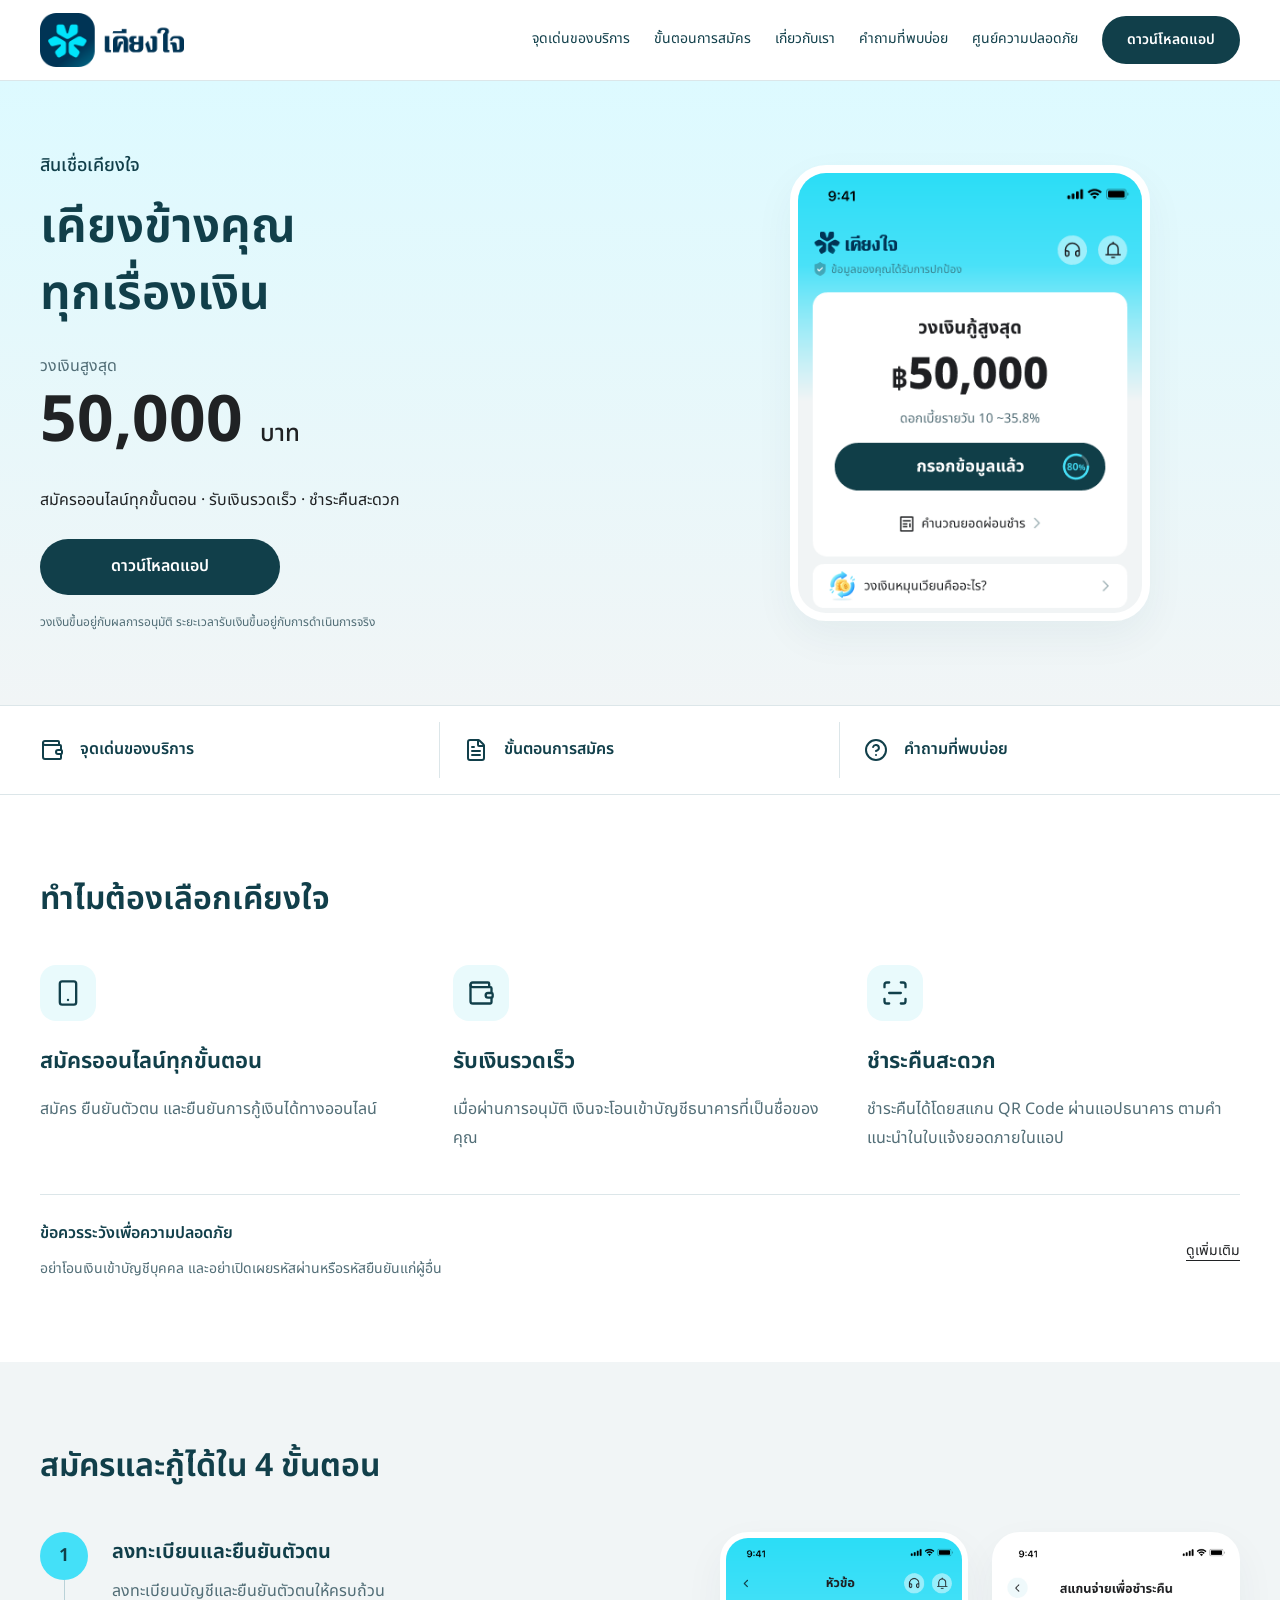
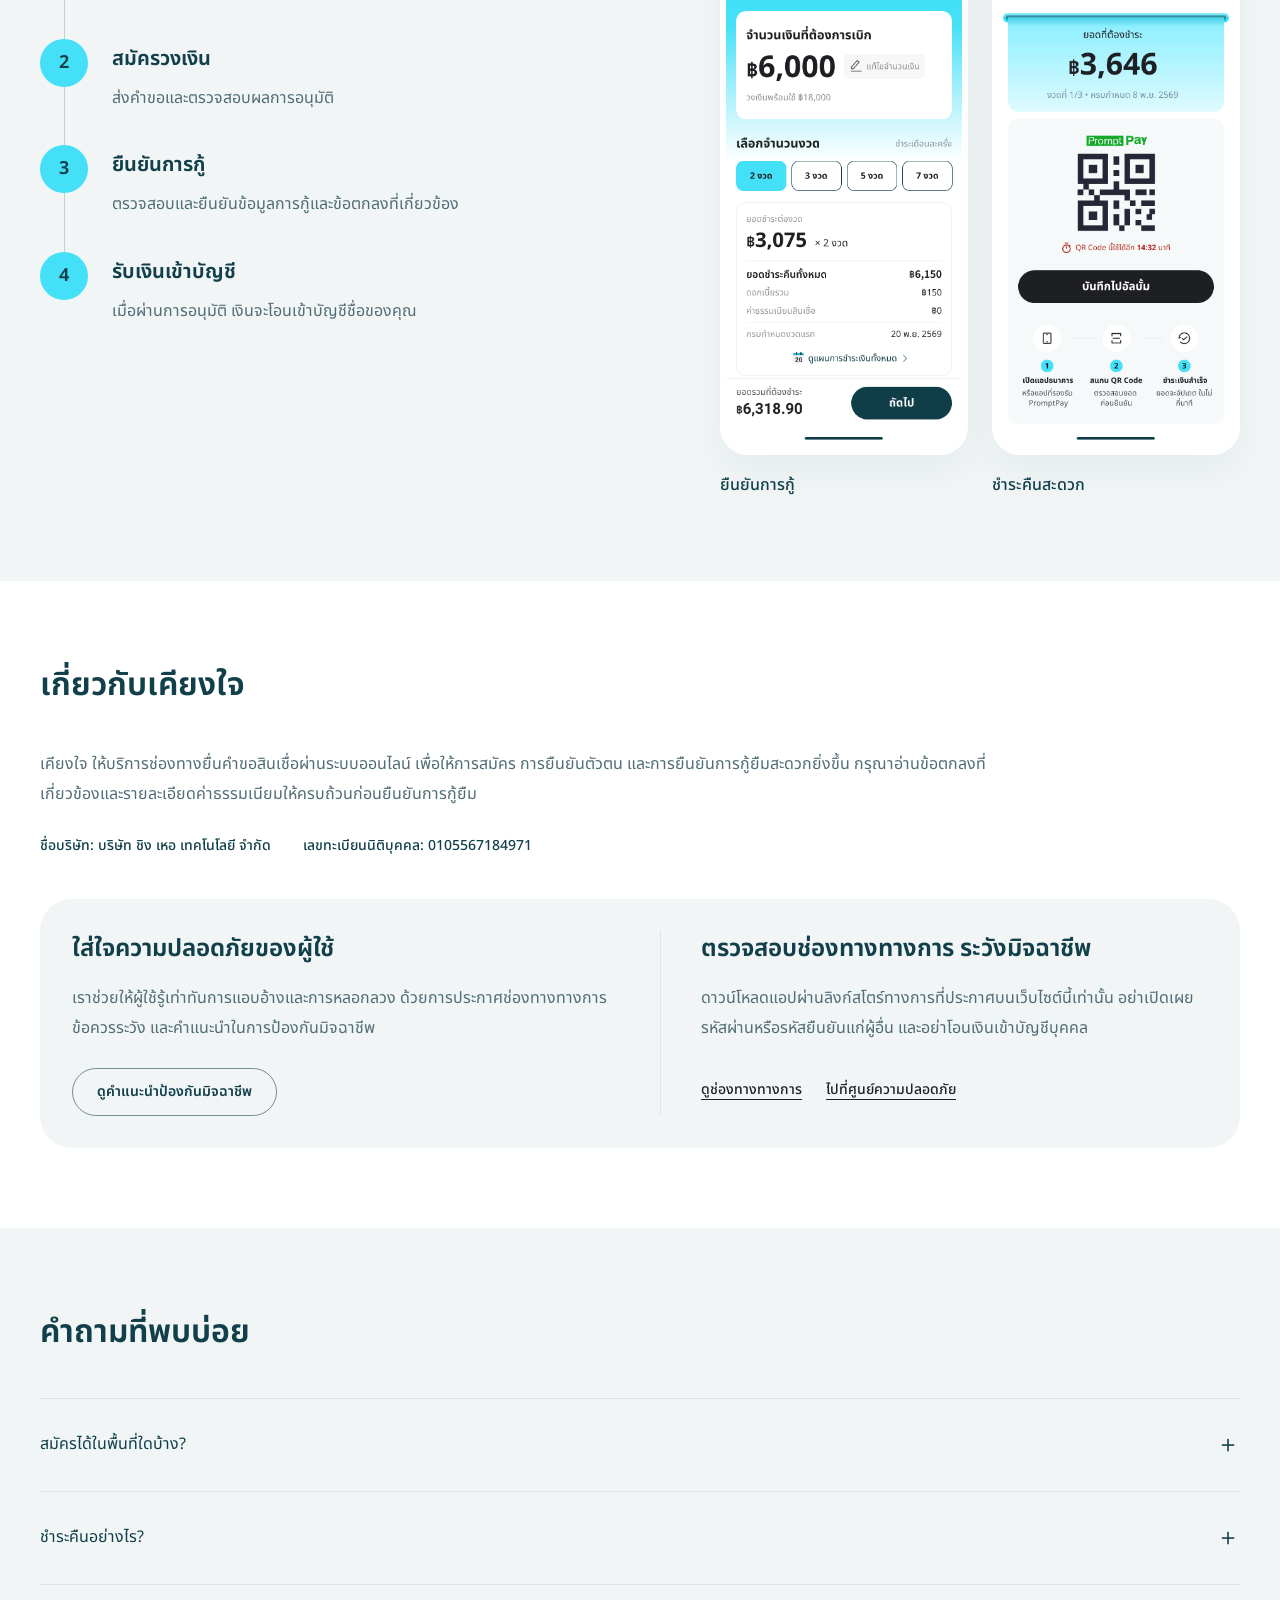
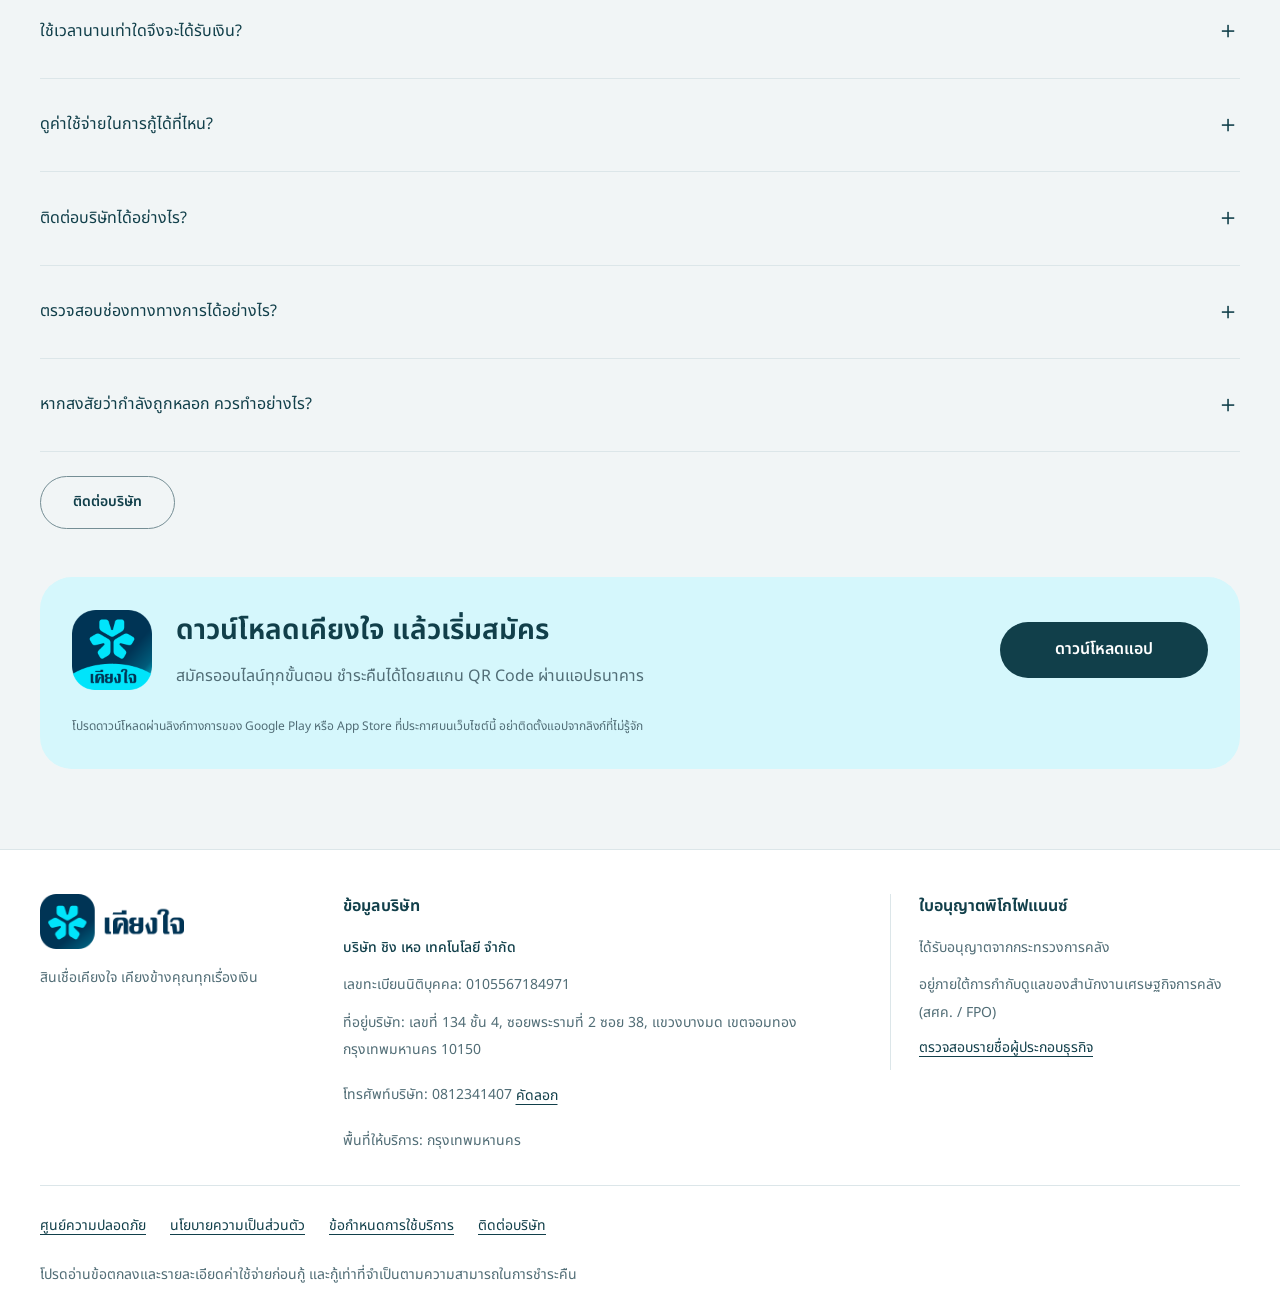
==== commit a5c44207: "Align website with Kiangjai app and enforce shared design rules" ====
--- a/index.html
+++ b/index.html
@@ -4,7 +4,7 @@
 <meta name="theme-color" content="#44E0F8"><meta http-equiv="Content-Security-Policy" content="default-src 'self'; script-src 'self'; style-src 'self'; img-src 'self' data:; font-src 'self'; connect-src 'none'; object-src 'none'; base-uri 'self'; form-action 'none'">
 <title>หน้าแรก — เคียงใจ</title><link rel="icon" href="assets/brand/app-icon.png" type="image/png">
 <link rel="preload" href="assets/fonts/NotoSansThai-Variable.ttf" as="font" type="font/ttf" crossorigin>
-<link rel="stylesheet" href="assets/base.css?v=969e4435d63a"><link rel="stylesheet" href="assets/redesign.css?v=969e4435d63a"><script src="assets/app.js?v=969e4435d63a" defer></script></head>
+<link rel="stylesheet" href="assets/base.css?v=a79dda1bebfd"><link rel="stylesheet" href="assets/redesign.css?v=a79dda1bebfd"><script src="assets/app.js?v=a79dda1bebfd" defer></script></head>
 <body><a class="skip-link" href="#main">ข้ามไปยังเนื้อหา</a><div id="kiangjai-v1">
 <header class="site-header"><div class="shell header-inner">
 <a class="brand-logo" href="index.html" aria-label="เคียงใจ — หน้าแรก"><img src="assets/brand/logo-horizontal.png" alt="เคียงใจ" width="632" height="240"></a>
@@ -23,9 +23,9 @@
       <button class="button button-primary" type="button" data-download>ดาวน์โหลดแอป</button>
       <p class="hero-disclaimer">วงเงินขึ้นอยู่กับผลการอนุมัติ ระยะเวลารับเงินขึ้นอยู่กับการดำเนินการจริง</p>
     </div>
-    <img class="hero-person" src="assets/images/merchant-cutout.png" alt="ผู้ประกอบการร้านอาหารถือโทรศัพท์" width="1024" height="1536" fetchpriority="high" decoding="async">
+    <div class="hero-product"><a class="app-frame app-frame-home" href="assets/app/home.png" target="_blank" rel="noopener" aria-label="ดูภาพหน้าจอแอปเคียงใจ"><img src="assets/app/home.png" alt="หน้าหลักของแอปเคียงใจ" width="750" height="1624" fetchpriority="high" decoding="async"></a></div>
   </div>
-  <svg class="hero-wave" aria-hidden="true" viewBox="0 0 1440 120" preserveAspectRatio="none"><path d="M0 65C420 145 800 5 1100 35C1240 45 1360 85 1440 75V120H0Z" fill="currentColor"/></svg>
+
 </section>
 <nav class="quick-nav" aria-label="เมนูลัด"><div class="shell"><a href="#kj-benefits"><svg class="icon" aria-hidden="true" focusable="false" xmlns="http://www.w3.org/2000/svg" width="1em" height="1em" viewBox="0 0 24 24"><g fill="none" stroke="currentColor" stroke-linecap="round" stroke-linejoin="round" stroke-width="2"><path d="M19 7V4a1 1 0 0 0-1-1H5a2 2 0 0 0 0 4h15a1 1 0 0 1 1 1v4h-3a2 2 0 0 0 0 4h3a1 1 0 0 0 1-1v-2a1 1 0 0 0-1-1"/><path d="M3 5v14a2 2 0 0 0 2 2h15a1 1 0 0 0 1-1v-4"/></g></svg><span>จุดเด่นของบริการ</span></a><a href="#kj-steps"><svg class="icon" aria-hidden="true" focusable="false" xmlns="http://www.w3.org/2000/svg" width="1em" height="1em" viewBox="0 0 24 24"><g fill="none" stroke="currentColor" stroke-linecap="round" stroke-linejoin="round" stroke-width="2"><path d="M6 22a2 2 0 0 1-2-2V4a2 2 0 0 1 2-2h8a2.4 2.4 0 0 1 1.704.706l3.588 3.588A2.4 2.4 0 0 1 20 8v12a2 2 0 0 1-2 2z"/><path d="M14 2v5a1 1 0 0 0 1 1h5M10 9H8m8 4H8m8 4H8"/></g></svg><span>ขั้นตอนการสมัคร</span></a><a href="#kj-faq"><svg class="icon" aria-hidden="true" focusable="false" xmlns="http://www.w3.org/2000/svg" width="1em" height="1em" viewBox="0 0 24 24"><g fill="none" stroke="currentColor" stroke-linecap="round" stroke-linejoin="round" stroke-width="2"><circle cx="12" cy="12" r="10"/><path d="M9.09 9a3 3 0 0 1 5.83 1c0 2-3 3-3 3m.08 4h.01"/></g></svg><span>คำถามที่พบบ่อย</span></a></div></nav>
 
@@ -37,24 +37,28 @@
       <article class="benefit-item"><span class="feature-icon"><svg class="icon" aria-hidden="true" focusable="false" xmlns="http://www.w3.org/2000/svg" width="1em" height="1em" viewBox="0 0 24 24"><g fill="none" stroke="currentColor" stroke-linecap="round" stroke-linejoin="round" stroke-width="2"><path d="M19 7V4a1 1 0 0 0-1-1H5a2 2 0 0 0 0 4h15a1 1 0 0 1 1 1v4h-3a2 2 0 0 0 0 4h3a1 1 0 0 0 1-1v-2a1 1 0 0 0-1-1"/><path d="M3 5v14a2 2 0 0 0 2 2h15a1 1 0 0 0 1-1v-4"/></g></svg></span><h3>รับเงินรวดเร็ว</h3><p>เมื่อผ่านการอนุมัติ เงินจะโอนเข้าบัญชีธนาคารที่เป็นชื่อของคุณ</p></article>
       <article class="benefit-item"><span class="feature-icon"><svg class="icon" aria-hidden="true" focusable="false" xmlns="http://www.w3.org/2000/svg" width="1em" height="1em" viewBox="0 0 24 24"><path fill="none" stroke="currentColor" stroke-linecap="round" stroke-linejoin="round" stroke-width="2" d="M3 7V5a2 2 0 0 1 2-2h2m10 0h2a2 2 0 0 1 2 2v2m0 10v2a2 2 0 0 1-2 2h-2M7 21H5a2 2 0 0 1-2-2v-2m4-5h10"/></svg></span><h3>ชำระคืนสะดวก</h3><p>ชำระคืนได้โดยสแกน QR Code ผ่านแอปธนาคาร ตามคำแนะนำในใบแจ้งยอดภายในแอป</p></article>
     </div>
-    <section class="application-steps" id="kj-steps" aria-labelledby="steps-title">
+    <aside class="safety-note"><div><strong>ข้อควรระวังเพื่อความปลอดภัย</strong><p>อย่าโอนเงินเข้าบัญชีบุคคล และอย่าเปิดเผยรหัสผ่านหรือรหัสยืนยันแก่ผู้อื่น</p></div><a href="security.html#reminders">ดูเพิ่มเติม</a></aside>
+  </div>
+</div></section>
+    <section class="application-steps section" id="kj-steps" aria-labelledby="steps-title"><div class="shell">
       <h2 id="steps-title">สมัครและกู้ได้ใน 4 ขั้นตอน</h2>
-      <ol class="step-list">
+      <div class="steps-layout"><ol class="step-list">
         <li><span class="step-number">1</span><h3>ลงทะเบียนและยืนยันตัวตน</h3><p>ลงทะเบียนบัญชีและยืนยันตัวตนให้ครบถ้วน</p></li>
         <li><span class="step-number">2</span><h3>สมัครวงเงิน</h3><p>ส่งคำขอและตรวจสอบผลการอนุมัติ</p></li>
         <li><span class="step-number">3</span><h3>ยืนยันการกู้</h3><p>ตรวจสอบและยืนยันข้อมูลการกู้และข้อตกลงที่เกี่ยวข้อง</p></li>
         <li><span class="step-number">4</span><h3>รับเงินเข้าบัญชี</h3><p>เมื่อผ่านการอนุมัติ เงินจะโอนเข้าบัญชีชื่อของคุณ</p></li>
-      </ol>
-    </section>
-    <aside class="safety-note"><div><strong>ข้อควรระวังเพื่อความปลอดภัย</strong><p>อย่าโอนเงินเข้าบัญชีบุคคล และอย่าเปิดเผยรหัสผ่านหรือรหัสยืนยันแก่ผู้อื่น</p></div><a href="security.html#reminders">ดูเพิ่มเติม</a></aside>
-  </div>
-</div></section>
+      </ol><div class="app-gallery" aria-label="ภาพหน้าจอแอปเคียงใจ">
+        <figure><a class="app-frame" href="assets/app/loan-plan.png" target="_blank" rel="noopener" aria-label="ดูภาพหน้าจอเลือกจำนวนงวด"><img src="assets/app/loan-plan.png" alt="หน้าจอเลือกจำนวนเงินและจำนวนงวด" width="750" height="1624" loading="lazy"></a><figcaption>ยืนยันการกู้</figcaption></figure>
+        <figure><a class="app-frame" href="assets/app/repayment.png" target="_blank" rel="noopener" aria-label="ดูภาพหน้าจอชำระคืน"><img src="assets/app/repayment.png" alt="หน้าจอสแกนจ่ายเพื่อชำระคืน" width="750" height="1624" loading="lazy"></a><figcaption>ชำระคืนสะดวก</figcaption></figure>
+      </div></div>
+    </div></section>
+
 
 <section class="company-section section" id="kj-about" aria-labelledby="about-title"><div class="shell">
   <div class="section-heading"><h2 id="about-title">เกี่ยวกับเคียงใจ</h2></div>
   <div class="company-intro"><p>เคียงใจ ให้บริการช่องทางยื่นคำขอสินเชื่อผ่านระบบออนไลน์ เพื่อให้การสมัคร การยืนยันตัวตน และการยืนยันการกู้ยืมสะดวกยิ่งขึ้น กรุณาอ่านข้อตกลงที่เกี่ยวข้องและรายละเอียดค่าธรรมเนียมให้ครบถ้วนก่อนยืนยันการกู้ยืม</p><div class="company-facts"><p>ชื่อบริษัท: บริษัท ชิง เหอ เทคโนโลยี จำกัด</p><p>เลขทะเบียนนิติบุคคล: 0105567184971</p></div></div>
   <div class="security-panel">
-    <div class="security-intro"><span class="security-icon"><svg class="icon" aria-hidden="true" focusable="false" xmlns="http://www.w3.org/2000/svg" width="1em" height="1em" viewBox="0 0 24 24"><g fill="none" stroke="currentColor" stroke-linecap="round" stroke-linejoin="round" stroke-width="2"><path d="M20 13c0 5-3.5 7.5-7.66 8.95a1 1 0 0 1-.67-.01C7.5 20.5 4 18 4 13V6a1 1 0 0 1 1-1c2 0 4.5-1.2 6.24-2.72a1.17 1.17 0 0 1 1.52 0C14.51 3.81 17 5 19 5a1 1 0 0 1 1 1z"/><path d="m9 12l2 2l4-4"/></g></svg></span><h2>ใส่ใจความปลอดภัยของผู้ใช้</h2><p>เราช่วยให้ผู้ใช้รู้เท่าทันการแอบอ้างและการหลอกลวง ด้วยการประกาศช่องทางทางการ ข้อควรระวัง และคำแนะนำในการป้องกันมิจฉาชีพ</p><a class="button button-outline" href="security.html#reminders">ดูคำแนะนำป้องกันมิจฉาชีพ</a></div>
+    <div class="security-intro"><h2>ใส่ใจความปลอดภัยของผู้ใช้</h2><p>เราช่วยให้ผู้ใช้รู้เท่าทันการแอบอ้างและการหลอกลวง ด้วยการประกาศช่องทางทางการ ข้อควรระวัง และคำแนะนำในการป้องกันมิจฉาชีพ</p><a class="button button-outline" href="security.html#reminders">ดูคำแนะนำป้องกันมิจฉาชีพ</a></div>
     <div class="security-detail" id="kj-antifraud-banner"><h3>ตรวจสอบช่องทางทางการ ระวังมิจฉาชีพ</h3><p>ดาวน์โหลดแอปผ่านลิงก์สโตร์ทางการที่ประกาศบนเว็บไซต์นี้เท่านั้น อย่าเปิดเผยรหัสผ่านหรือรหัสยืนยันแก่ผู้อื่น และอย่าโอนเงินเข้าบัญชีบุคคล</p><nav class="security-links" aria-label="ศูนย์ความปลอดภัย"><a href="security.html#channels">ดูช่องทางทางการ</a><a href="security.html">ไปที่ศูนย์ความปลอดภัย</a></nav></div>
   </div>
 </div></section>
--- a/assets/redesign.css
+++ b/assets/redesign.css
@@ -3,172 +3,183 @@
   src:url('fonts/NotoSansThai-Variable.ttf') format('truetype');
   font-weight:100 900;
   font-style:normal;
-  font-display:swap
+  font-display:swap;
 }
 :root {
   --brand:#44E0F8;
-  --ink:#063b4d;
-  --text:#294651;
-  --muted:#526d77;
+  --ink:#113f4a;
+  --text:#202224;
+  --muted:#516d76;
   --paper:#fff;
-  --cream:#fbf7ef;
-  --surface:#f4f8f9;
-  --line:#d7e5e8;
-  --cyan-soft:#edf9fb;
+  --surface:#f1f5f6;
+  --cyan-soft:#e9fafc;
+  --line:#dce6e9;
+  --cream:var(--surface);
   --font:'Noto Sans Thai',Tahoma,sans-serif;
-  --radius:24px;
+  --content-width:1200px;
+  --gutter:40px;
+  --space-1:8px;
+  --space-2:16px;
+  --space-3:24px;
+  --space-4:32px;
+  --space-5:40px;
+  --space-6:48px;
+  --section-space:80px;
+  --radius:32px;
+  --font-body:16px;
+  --font-caption:14px;
+  --font-small:12px;
+  --font-h2:32px;
+  --font-h3:22px;
   --accent:var(--ink);
-  --accent-dark:#0b5267;
+  --accent-dark:#215b68;
   --sub:var(--muted);
   font-family:var(--font);
-  font-synthesis:none
+  font-synthesis:none;
 }
 html {
   scroll-behavior:smooth;
-  scroll-padding-top:106px
+  scroll-padding-top:104px;
 }
 body {
+  color:var(--text);
   background:var(--paper);
-  color:var(--text);
-  font:400 16px/1.9 var(--font);
-  -webkit-font-smoothing:antialiased
+  font:400 var(--font-body)/1.85 var(--font);
+  -webkit-font-smoothing:antialiased;
 }
 h1,h2,h3 {
   color:var(--ink);
-  font-weight:600;
-  line-height:1.5
+  font-weight:650;
+  line-height:1.55;
+  letter-spacing:0;
 }
 h2 {
-  font-size:34px;
-  letter-spacing:-.4px
+  font-size:var(--font-h2);
 }
 h3 {
-  font-size:22px
+  font-size:var(--font-h3);
 }
 img {
   display:block;
   max-width:100%;
-  height:auto
+  height:auto;
 }
 svg {
-  flex-shrink:0
+  flex-shrink:0;
 }
 .icon {
   width:24px;
   height:24px;
-  vertical-align:middle
+  vertical-align:middle;
 }
 .shell {
-  width:min(1200px,calc(100% - 80px));
-  margin-inline:auto
+  width:min(var(--content-width),calc(100% - var(--gutter)*2));
+  margin-inline:auto;
 }
 .section {
-  padding-block:72px
+  padding-block:var(--section-space);
 }
 .section-heading {
-  text-align:center;
-  margin-bottom:36px
+  margin-bottom:var(--space-5);
+  text-align:left;
 }
 .section-heading h2 {
-  margin:0
+  margin:0;
 }
 .small-note,.kj-small {
-  font-size:12px;
-  line-height:1.9;
-  color:var(--muted)
+  font-size:var(--font-small);
+  line-height:1.85;
+  color:var(--muted);
 }
 button:focus-visible,a:focus-visible,summary:focus-visible {
-  outline:3px solid #08728a;
-  outline-offset:4px
-}
-
-/* The same action hierarchy is used on every page. No decorative arrows. */
+  outline:3px solid #00778c;
+  outline-offset:4px;
+}
+/* All primary actions inherit the App's dark-teal pill button. */
 .button,.kj-primary {
   display:inline-flex;
   align-items:center;
   justify-content:center;
-  min-height:52px;
-  padding:12px 28px;
+  min-height:56px;
+  padding:14px 32px;
   border:1px solid transparent;
-  border-radius:50px;
-  font:600 15px/1.7 var(--font);
+  border-radius:999px;
+  font:600 16px/1.6 var(--font);
   text-decoration:none;
   white-space:nowrap;
-  transition:background .18s,color .18s,box-shadow .18s
-}
-.button-primary,.button-cyan,.kj-primary {
-  background:var(--brand);
-  color:var(--ink)
-}
-.button-primary:hover,.button-cyan:hover,.kj-primary:hover {
-  background:#80ebfa;
-  box-shadow:0 3px 0 #063b4d15
-}
-.button-dark {
+  transition:background .18s,color .18s,box-shadow .18s;
+}
+.button-primary,.button-dark,.kj-primary {
   background:var(--ink);
-  color:#fff
-}
-.button-dark:hover {
-  background:#10586d
+  color:#fff;
+}
+.button-primary:hover,.button-dark:hover,.kj-primary:hover {
+  background:#215b68;
+}
+.button:active,.kj-primary:active {
+  box-shadow:inset 0 0 0 3px #ffffff30;
 }
 .button-outline {
   background:transparent;
   color:var(--ink);
-  border-color:var(--ink)
+  border-color:#758e95;
 }
 .button-outline:hover {
-  background:#fff
+  background:var(--cyan-soft);
+}
+.button-cyan {
+  background:var(--brand);
+  color:var(--ink);
 }
 .text-link {
   display:inline-flex;
   align-items:center;
   min-height:44px;
+  color:var(--ink);
   font-size:14px;
-  font-weight:500;
-  color:var(--ink);
+  text-decoration:underline;
+  text-underline-offset:5px;
   background:none;
   border:0;
   padding:0;
-  text-decoration:underline;
-  text-underline-offset:5px
 }
 .site-header {
   position:sticky;
   top:0;
   z-index:20;
   background:#fff;
-  border-bottom:1px solid #e9eeee
+  border-bottom:1px solid var(--line);
 }
 .header-inner {
   display:flex;
   align-items:center;
-  gap:28px;
-  min-height:82px;
-  padding:0
+  gap:24px;
+  min-height:80px;
+  padding:0;
 }
 .brand-logo {
-  width:142px;
-  flex-shrink:0
+  width:144px;
+  flex-shrink:0;
 }
 .brand-logo img {
-  width:100%
+  width:100%;
 }
 #main-nav {
-  gap:24px
+  gap:24px;
 }
 #main-nav a {
   font-size:14px;
-  padding-block:13px;
   color:var(--ink);
-  border-bottom:2px solid transparent
+  padding-block:12px;
+  border-bottom:2px solid transparent;
 }
 #main-nav a:hover,#main-nav a[aria-current] {
-  border-color:var(--brand)
+  border-color:var(--brand);
 }
 .header-cta {
-  min-height:44px;
-  font-size:13px;
-  padding:9px 23px
+  font-size:14px;
+  min-height:48px;
+  padding:10px 24px;
 }
 .menu-toggle {
   display:none;
@@ -180,497 +191,509 @@
   background:#fff;
   border:0;
   border-radius:8px;
-  padding:0
+  padding:0;
 }
 .menu-toggle span {
   position:absolute;
   width:1px;
   height:1px;
   overflow:hidden;
-  clip-path:inset(50%)
-}
-
-/* A full-width hero, with copy and portrait sharing one uninterrupted canvas. */
+  clip-path:inset(50%);
+}
+/* The hero uses the supplied product UI, not an unrelated visual style. */
 .hero {
-  position:relative;
-  background:var(--cream);
-  overflow:hidden
+  background:linear-gradient(180deg,#ddfaff 0%,#f1f5f6 100%);
 }
 .hero-stage {
-  position:relative;
-  min-height:620px;
-  display:flex;
-  align-items:center
+  display:grid;
+  grid-template-columns:1.05fr .95fr;
+  gap:64px;
+  align-items:center;
+  padding-block:56px;
+  min-height:624px;
 }
 .hero-copy {
-  position:relative;
-  z-index:2;
-  width:620px;
-  padding:42px 0 70px;
-  text-align:center
+  text-align:left;
+  min-width:0;
 }
 .hero-copy h1 {
   font-size:48px;
   line-height:1.4;
-  letter-spacing:-.7px
 }
 .hero-copy h1 small {
   display:block;
   font-size:18px;
   font-weight:500;
-  letter-spacing:0;
-  margin-bottom:13px;
-  line-height:1.8
+  margin-bottom:16px;
 }
 .hero-credit {
-  margin-top:20px
+  margin-top:24px;
 }
 .hero-credit>p:first-child {
   font-size:16px;
-  color:var(--muted)
+  color:var(--muted);
 }
 .hero-amount {
-  font-size:68px;
+  font-size:64px;
   font-weight:700;
   line-height:1.25;
-  letter-spacing:-1.5px;
-  color:var(--ink);
-  margin-top:0
+  color:var(--text);
+  margin:0;
+  font-variant-numeric:tabular-nums;
 }
 .hero-amount span {
-  font-size:22px;
+  font-size:24px;
   font-weight:500;
-  letter-spacing:0
 }
 .hero-benefits {
-  font-size:16px;
-  margin:14px auto 22px;
-  max-width:480px;
-  line-height:1.85
+  text-wrap:balance;
+  font-size:16px;
+  margin:24px 0;
+  max-width:520px;
 }
 .hero-copy>.button {
-  min-width:242px
+  min-width:240px;
 }
 .hero-disclaimer {
-  max-width:490px;
-  margin:16px auto 0;
+  text-wrap:balance;
   font-size:12px;
   line-height:1.85;
-  color:var(--muted)
-}
-.hero-person {
-  position:absolute;
-  right:38px;
-  bottom:-34px;
-  width:405px;
+  color:var(--muted);
+  max-width:480px;
+  margin-top:16px;
+}
+.hero-product {
+  display:flex;
+  align-items:center;
+  justify-content:center;
+  min-width:0;
+}
+.app-frame {
+  display:block;
+  border:6px solid #fff;
+  border-radius:28px;
+  overflow:hidden;
+  background:#fff;
+  box-shadow:0 16px 40px #113f4a0d;
+  text-decoration:none;
+  transition:box-shadow .18s;
+}
+.app-frame:hover {
+  box-shadow:0 16px 40px #113f4a20;
+}
+.app-frame img {
+  display:block;
+  width:100%;
+  height:auto;
+}
+.app-frame-home {
+  width:360px;
+  max-width:100%;
+  aspect-ratio:750/950;
+  border-radius:36px;
+  border-width:8px;
+}
+.app-frame-home img {
   max-width:none;
-  z-index:1
-}
-.hero-wave {
-  position:absolute;
-  bottom:-1px;
-  left:0;
-  width:100%;
-  height:75px;
-  color:var(--brand);
-  z-index:3;
-  pointer-events:none
 }
 .quick-nav {
-  background:var(--brand)
+  background:#fff;
+  border-block:1px solid var(--line);
 }
 .quick-nav>.shell {
   display:grid;
   grid-template-columns:repeat(3,1fr);
-  padding-block:22px 25px
+  padding-block:16px;
 }
 .quick-nav a {
   display:flex;
   align-items:center;
-  justify-content:center;
-  gap:15px;
-  min-height:54px;
-  font-size:18px;
+  gap:16px;
+  min-height:56px;
+  padding:8px 24px;
+  color:var(--ink);
   font-weight:600;
-  color:var(--ink);
+  font-size:16px;
   text-decoration:none;
-  border-right:1px solid #063b4d32;
-  transition:background .18s
+  border-right:1px solid var(--line);
+}
+.quick-nav a:first-child {
+  padding-left:0;
 }
 .quick-nav a:last-child {
-  border:0
+  border:0;
 }
 .quick-nav a:hover {
-  background:#ffffff30
+  color:#00778c;
 }
 .quick-nav .icon {
-  width:30px;
-  height:30px
-}
-
-/* One product panel groups advantages, the four-step flow and its safety note. */
+  width:24px;
+  height:24px;
+}
+/* Same content axis and left alignment for every primary section. */
 .product-section {
-  background:var(--cyan-soft)
+  background:#fff;
 }
 .product-panel {
-  background:white;
-  border-radius:var(--radius);
-  padding:42px 48px 0
+  padding:0;
 }
 .benefit-columns {
   display:grid;
   grid-template-columns:repeat(3,1fr);
-  gap:36px
+  gap:40px;
 }
 .benefit-item {
-  text-align:center;
-  padding-inline:18px
+  text-align:left;
+  min-width:0;
 }
 .feature-icon {
-  display:inline-flex;
+  display:flex;
   align-items:center;
   justify-content:center;
-  width:72px;
-  height:72px;
-  border-radius:50%;
-  background:#dcf8fc;
+  width:56px;
+  height:56px;
+  border-radius:16px;
+  background:var(--cyan-soft);
   color:var(--ink);
-  margin-bottom:19px
+  margin-bottom:24px;
 }
 .feature-icon .icon {
-  width:34px;
-  height:34px;
-  stroke-width:1.6
+  width:28px;
+  height:28px;
 }
 .benefit-item h3 {
   font-size:22px;
-  margin-bottom:9px
+  margin-bottom:16px;
 }
 .benefit-item p {
-  font-size:15px;
-  line-height:1.9;
-  color:var(--muted)
-}
-.application-steps {
-  border-top:1px solid var(--line);
-  margin-top:38px;
-  padding-top:36px;
-  scroll-margin-top:105px
-}
-.application-steps>h2 {
-  text-align:center;
-  font-size:28px;
-  margin-bottom:32px
-}
-.step-list {
-  display:grid;
-  grid-template-columns:repeat(4,1fr);
-  gap:30px;
-  list-style:none;
-  padding:0;
-  margin:0 0 36px
-}
-.step-list li {
-  position:relative;
-  text-align:center
-}
-.step-number {
-  position:relative;
-  z-index:1;
-  display:inline-flex;
-  align-items:center;
-  justify-content:center;
-  width:44px;
-  height:44px;
-  border-radius:50%;
-  background:var(--brand);
-  color:var(--ink);
-  font-size:18px;
-  font-weight:600;
-  margin-bottom:18px
-}
-.step-list li:before {
-  content:'';
-  position:absolute;
-  left:calc(50% + 22px);
-  right:calc(-50% - 8px);
-  top:22px;
-  border-top:1px solid #b7dfe7
-}
-.step-list li:last-child:before {
-  display:none
-}
-.step-list h3 {
-  font-size:19px;
-  line-height:1.6;
-  margin-bottom:9px;
-  min-height:60px
-}
-.step-list p {
-  font-size:14px;
-  line-height:1.9;
-  color:var(--muted)
+  font-size:16px;
+  color:var(--muted);
+  line-height:1.85;
 }
 .safety-note {
   display:flex;
   align-items:center;
   gap:32px;
   border-top:1px solid var(--line);
-  padding-block:24px
+  margin-top:40px;
+  padding-top:24px;
 }
 .safety-note strong {
+  font-size:16px;
+  font-weight:600;
+  color:var(--ink);
+}
+.safety-note p {
   font-size:14px;
-  font-weight:600;
-  color:var(--ink)
-}
-.safety-note p {
-  font-size:13px;
-  line-height:1.9;
   color:var(--muted);
-  margin-top:3px
+  line-height:1.85;
+  margin-top:8px;
 }
 .safety-note>a {
   display:flex;
   align-items:center;
   min-height:44px;
   white-space:nowrap;
-  font-size:13px;
+  font-size:14px;
   margin-left:auto;
-  font-weight:500
-}
-
-/* Company and protection are a single, calm trust section. */
+}
+.application-steps {
+  background:var(--surface);
+}
+.application-steps h2 {
+  margin-bottom:40px;
+  font-size:var(--font-h2);
+}
+.steps-layout {
+  display:grid;
+  grid-template-columns:1fr 520px;
+  gap:80px;
+  align-items:start;
+}
+.step-list {
+  list-style:none;
+  padding:0;
+  margin:0;
+}
+.step-list li {
+  position:relative;
+  display:grid;
+  grid-template-columns:48px 1fr;
+  gap:0 24px;
+  text-align:left;
+  padding:0 0 32px;
+}
+.step-number {
+  position:relative;
+  z-index:1;
+  display:flex;
+  align-items:center;
+  justify-content:center;
+  width:48px;
+  height:48px;
+  grid-row:1/3;
+  border-radius:50%;
+  background:var(--brand);
+  color:var(--ink);
+  font-size:18px;
+  font-weight:650;
+}
+.step-list li:before {
+  content:'';
+  position:absolute;
+  left:24px;
+  top:48px;
+  bottom:0;
+  border-left:1px solid #bad2d8;
+}
+.step-list li:last-child:before {
+  display:none;
+}
+.step-list li:last-child {
+  padding-bottom:0;
+}
+.step-list h3 {
+  font-size:20px;
+  line-height:1.65;
+  padding-top:4px;
+  margin-bottom:8px;
+}
+.step-list p {
+  font-size:16px;
+  line-height:1.85;
+  color:var(--muted);
+  grid-column:2;
+}
+.app-gallery {
+  display:grid;
+  grid-template-columns:repeat(2,minmax(0,1fr));
+  gap:24px;
+  min-width:0;
+  align-items:start;
+}
+.app-gallery figure {
+  min-width:0;
+}
+.app-gallery figcaption {
+  color:var(--ink);
+  font-size:16px;
+  font-weight:500;
+  text-align:left;
+  margin-top:16px;
+}
+.app-gallery .app-frame {
+  width:100%;
+}
 .company-intro {
-  max-width:920px;
-  margin-inline:auto;
-  text-align:center;
-  font-size:16px;
-  line-height:2;
-  color:var(--muted)
+  max-width:960px;
+  text-align:left;
+  color:var(--muted);
+  font-size:16px;
+  line-height:1.85;
 }
 .company-facts {
   display:flex;
-  justify-content:center;
   flex-wrap:wrap;
-  gap:8px 28px;
-  margin-top:22px;
+  gap:8px 32px;
+  margin-top:24px;
   font-size:14px;
   font-weight:500;
-  color:var(--ink)
+  color:var(--ink);
 }
 .company-facts p {
-  margin:0
+  margin:0;
 }
 .security-panel {
   display:grid;
   grid-template-columns:1fr 1fr;
-  gap:54px;
-  background:var(--cream);
+  gap:40px;
+  padding:32px;
+  background:var(--surface);
   border-radius:var(--radius);
-  padding:38px 44px;
-  margin-top:38px
-}
-.security-intro {
-  display:grid;
-  grid-template-columns:42px 1fr;
-  gap:0 18px;
-  align-content:start
+  margin-top:40px;
 }
 .security-icon {
-  display:inline-flex;
+  display:flex;
+  width:40px;
+  height:40px;
+  color:#08748a;
   align-items:center;
-  justify-content:center;
-  width:42px;
-  height:42px;
-  color:#04758b
+  margin-bottom:16px;
 }
 .security-icon .icon {
-  width:36px;
-  height:36px;
-  stroke-width:1.6
-}
-.security-intro h2 {
-  font-size:26px;
-  margin-bottom:14px
-}
-.security-intro>p,.security-intro>.button {
-  grid-column:2
-}
-.security-intro>p {
-  font-size:15px;
-  line-height:1.95;
-  color:var(--muted)
+  width:32px;
+  height:32px;
+}
+.security-intro h2,.security-detail h3 {
+  font-size:24px;
+  margin-bottom:16px;
+}
+.security-intro>p,.security-detail p {
+  font-size:16px;
+  color:var(--muted);
+  line-height:1.85;
 }
 .security-intro>.button {
-  justify-self:start;
+  font-size:14px;
   margin-top:24px;
-  font-size:14px;
   min-height:48px;
-  padding-inline:22px
+  padding:12px 24px;
 }
 .security-detail {
-  border-left:1px solid #dcded9;
-  padding-left:44px
-}
-.security-detail h3 {
-  font-size:26px;
-  margin-bottom:14px
-}
-.security-detail p {
-  font-size:15px;
-  line-height:1.95;
-  color:var(--muted)
+  border-left:1px solid var(--line);
+  padding-left:40px;
 }
 .security-links {
   display:flex;
   flex-wrap:wrap;
-  gap:5px 24px;
-  margin-top:18px
+  gap:8px 24px;
+  margin-top:24px;
 }
 .security-links a {
   display:inline-flex;
   align-items:center;
   min-height:44px;
   font-size:14px;
-  font-weight:500
-}
-
-/* A full-width question list, followed by one clear download destination. */
+  font-weight:500;
+}
 .help-section {
-  background:var(--cyan-soft)
+  background:var(--surface);
 }
 .faq-panel {
-  max-width:1000px;
-  margin-inline:auto;
-  background:white;
-  border-radius:var(--radius);
-  padding:8px 36px 28px
+  padding:0;
+  background:none;
+  border-radius:0;
 }
 .kj-question {
   font-size:16px;
-  line-height:1.9;
-  padding:21px 0;
+  line-height:1.85;
+  padding:24px 0;
   min-height:72px;
-  gap:25px
+  gap:24px;
 }
 .kj-question>span:last-child {
-  font-size:25px;
+  font-size:24px;
   font-family:var(--font);
   font-weight:400;
-  color:var(--ink)
+  color:var(--ink);
 }
 .kj-question:hover {
-  color:#007b94
+  color:#08748a;
 }
 .kj-answer {
-  font-size:14px;
-  line-height:2;
-  padding:0 30px 23px 0
+  font-size:16px;
+  line-height:1.85;
+  padding:0 40px 24px 0;
+  max-width:960px;
+}
+.faq-panel .kj-faq-list {
+  border-top:1px solid var(--line);
 }
 .faq-contact {
-  text-align:center;
-  margin-top:26px
+  text-align:left;
+  margin-top:24px;
 }
 .faq-contact>.button {
   font-size:14px;
   min-height:48px;
-  padding-inline:34px
 }
 .download {
   display:grid;
   grid-template-columns:1fr auto;
   align-items:center;
-  gap:18px 60px;
-  max-width:1000px;
-  margin:46px auto 0
+  gap:24px 48px;
+  margin-top:48px;
+  padding:32px;
+  background:#d5f7fc;
+  border-radius:var(--radius);
 }
 .download-identity {
   display:flex;
   align-items:center;
-  gap:24px
+  gap:24px;
+  min-width:0;
 }
 .download-identity>img {
-  width:76px;
-  height:76px;
-  border-radius:18px;
-  flex-shrink:0
+  width:80px;
+  height:80px;
+  border-radius:20px;
+  flex-shrink:0;
 }
 .download h2 {
-  font-size:27px;
-  line-height:1.55;
-  margin-bottom:7px
+  font-size:28px;
+  line-height:1.6;
+  margin-bottom:8px;
 }
 .download-identity p {
-  font-size:14px;
-  line-height:1.8;
-  color:var(--muted)
+  font-size:16px;
+  line-height:1.85;
+  color:var(--muted);
 }
 .download>.button {
-  min-width:210px
+  min-width:208px;
 }
 .download-note {
   grid-column:1/-1;
-  max-width:800px;
   font-size:12px;
-  line-height:1.9;
+  line-height:1.85;
   color:var(--muted);
-  margin:0!important
-}
-
+  margin:0!important;
+  max-width:960px;
+}
 /* Consistent footer, dialogs and the original prototype states. */
 .kj-footer {
-  padding:44px max(40px,calc((100vw - 1200px)/2)) 25px;
+  padding:44px max(40px,calc((100% - 1200px)/2)) 25px;
   background:#fff;
   font-size:12px;
-  color:var(--muted)
+  color:var(--muted);
 }
 .kj-footer-grid {
   grid-template-columns:.75fr 1.45fr 1fr;
-  gap:48px
+  gap:48px;
 }
 .kj-footer-brand-name {
   max-width:150px;
-  margin-bottom:15px
+  margin-bottom:15px;
 }
 .kj-footer-grid p {
-  line-height:1.95
+  line-height:1.95;
 }
 .kj-footer-grid h2 {
   font-size:15px;
   letter-spacing:0;
-  margin-bottom:15px
+  margin-bottom:15px;
 }
 .kj-company-name {
   font-size:14px;
-  font-weight:500
+  font-weight:500;
 }
 .kj-footer-license {
   border:0;
   border-left:1px solid var(--line);
   padding-left:28px;
   border-radius:0;
-  background:none
+  background:none;
 }
 .kj-footer-license p {
-  font-size:12px
+  font-size:12px;
 }
 .kj-footer-license .kj-link {
-  font-size:12px
+  font-size:12px;
 }
 .kj-footer-bottom {
   margin-top:30px;
   padding-top:18px;
-  border-color:var(--line)
+  border-color:var(--line);
 }
 .kj-footer-bottom nav {
-  gap:4px 24px
+  gap:4px 24px;
 }
 .kj-footer-bottom .kj-link {
   font-size:12px;
-  min-height:44px
+  min-height:44px;
 }
 .kj-footer-bottom>p {
-  font-size:12px
+  font-size:12px;
 }
 .kj-dialog {
   font:14px/1.9 var(--font);
@@ -680,44 +703,44 @@
   border-radius:22px;
   background:white;
   padding:28px;
-  overflow:auto
+  overflow:auto;
 }
 .kj-dialog h2 {
-  font-size:24px
+  font-size:24px;
 }
 .kj-dialog h3 {
-  font-size:18px
+  font-size:18px;
 }
 .kj-dialog>.kj-primary {
-  margin-top:24px
+  margin-top:24px;
 }
 .kj-close {
   border:1px solid var(--line);
   background:white;
   min-width:44px;
-  min-height:44px
+  min-height:44px;
 }
 .kj-platform-grid {
   display:grid;
   grid-template-columns:1fr 1fr;
   gap:20px;
-  margin-block:22px
+  margin-block:22px;
 }
 .kj-platform-grid>article {
   padding:20px;
   background:var(--surface);
   border:1px solid var(--line);
   border-radius:14px;
-  text-align:center
+  text-align:center;
 }
 .kj-platform-grid h3 {
-  margin-bottom:15px
+  margin-bottom:15px;
 }
 .kj-platform-grid .kj-primary {
   padding:12px 14px;
   font-size:13px;
   min-height:48px;
-  width:100%
+  width:100%;
 }
 .kj-qr-placeholder {
   display:flex;
@@ -733,63 +756,62 @@
   background:#fff;
   color:var(--muted);
   font-size:12px;
-  line-height:1.8
+  line-height:1.8;
 }
 .kj-qr-placeholder br {
-  display:none
+  display:none;
 }
 .kj-dialog-feedback:not(:empty),#kj-store-feedback:not(:empty) {
   margin-top:16px;
   padding:12px 15px;
   background:var(--cyan-soft);
   border-radius:10px;
-  font-size:13px
+  font-size:13px;
 }
 .kj-dialog-feedback:empty {
-  margin:0
+  margin:0;
 }
 .pending-platforms {
   background:var(--surface);
   border:1px solid var(--line);
   border-radius:12px;
-  font-size:13px
+  font-size:13px;
 }
 .kj-toast {
   font-size:13px;
   max-width:calc(100% - 32px);
-  line-height:1.8
-}
-
+  line-height:1.8;
+}
 /* Supporting pages use the same width, type and row-based information groups. */
 .secondary-page {
-  background:#fff
+  background:#fff;
 }
 .secondary-page>.kj-section {
   width:min(1000px,calc(100% - 80px));
   max-width:none;
   margin-inline:auto;
   padding-block:48px;
-  border-bottom:1px solid var(--line)
+  border-bottom:1px solid var(--line);
 }
 .kj-security-hero {
-  padding-top:32px!important
+  padding-top:32px!important;
 }
 .kj-security-hero>p:first-child {
   font-size:13px;
-  margin-bottom:25px
+  margin-bottom:25px;
 }
 .kj-security-hero h1 {
   font-size:40px;
-  margin-bottom:16px
+  margin-bottom:16px;
 }
 .kj-security-hero h2 {
   font-size:27px;
-  margin-bottom:14px
+  margin-bottom:14px;
 }
 .secondary-page h2 {
   font-size:29px;
   letter-spacing:-.4px;
-  margin-bottom:26px
+  margin-bottom:26px;
 }
 .kj-security-channels {
   grid-template-columns:1fr;
@@ -797,7 +819,7 @@
   border:1px solid var(--line);
   border-radius:20px;
   overflow:hidden;
-  background:var(--cyan-soft)
+  background:var(--cyan-soft);
 }
 .kj-security-channels article {
   display:grid;
@@ -806,162 +828,180 @@
   padding:26px 30px;
   border:0;
   border-bottom:1px solid var(--line);
-  border-radius:0
+  border-radius:0;
 }
 .kj-security-channels article:last-child {
-  border-bottom:0
+  border-bottom:0;
 }
 .kj-security-channels h3 {
   font-size:19px;
   grid-row:1/5;
-  margin:0
+  margin:0;
 }
 .kj-security-channels p {
   grid-column:2;
   margin:0;
-  overflow-wrap:anywhere
+  overflow-wrap:anywhere;
 }
 .kj-security-channels p+p {
-  margin-top:8px
+  margin-top:8px;
 }
 .kj-security-channels button {
   grid-column:2;
   justify-self:start;
-  margin-top:10px
+  margin-top:10px;
 }
 .kj-security-channels .kj-primary {
   font-size:14px;
-  min-height:48px
+  min-height:48px;
 }
 .kj-scam-list {
   grid-template-columns:1fr;
   gap:0;
-  border-block:1px solid var(--line)
+  border-block:1px solid var(--line);
 }
 .kj-scam-list details {
   border:0;
   border-bottom:1px solid var(--line);
   border-radius:0;
   padding:20px 0;
-  background:white
+  background:white;
 }
 .kj-scam-list details:last-child {
-  border-bottom:0
+  border-bottom:0;
 }
 .kj-scam-list summary {
   font-size:16px;
   min-height:44px;
-  align-content:center
+  align-content:center;
 }
 .kj-scam-list p,.kj-safety-list {
   font-size:15px;
-  line-height:2
+  line-height:2;
 }
 .kj-report-channel {
   margin-top:24px;
-  overflow-wrap:anywhere
+  overflow-wrap:anywhere;
 }
 .kj-report-actions {
   display:flex;
   flex-wrap:wrap;
   gap:12px;
-  margin-block:18px
+  margin-block:18px;
 }
 .kj-policy-view {
   width:min(1000px,calc(100% - 80px));
   max-width:none;
   padding:40px 0 80px;
-  min-height:60vh
+  min-height:60vh;
 }
 .kj-policy-view h1 {
-  font-size:36px
+  font-size:36px;
 }
 .kj-policy-empty {
   background:var(--cyan-soft);
   padding:32px;
   border-radius:20px;
-  border:0
+  border:0;
 }
 .kj-policy-empty p {
   font-size:16px;
-  margin-bottom:24px
+  margin-bottom:24px;
 }
 .breadcrumb {
   font-size:13px;
-  margin-bottom:32px
+  margin-bottom:32px;
+}
+/* Supporting pages share the same outer axis. Long prose stays readable inside it. */
+.secondary-page>.kj-section,.kj-policy-view {
+  width:min(var(--content-width),calc(100% - var(--gutter)*2));
+}
+.secondary-page h2 {
+  font-size:var(--font-h2);
+}
+.secondary-page .kj-section>p {
+  font-size:16px;
+}
+.secondary-page .kj-safety-list,.kj-scam-list p {
+  font-size:16px;
+}
+.kj-policy-empty p {
+  font-size:16px;
+}
+.kj-footer {
+  padding-inline:max(var(--gutter),calc((100% - var(--content-width))/2));
+  background:#fff;
+}
+.kj-footer-grid {
+  gap:40px;
+}
+.kj-footer-brand-name {
+  max-width:144px;
+}
+.kj-footer-grid h2 {
+  font-size:16px;
+}
+.kj-footer-grid p,.kj-footer-license p,.kj-footer-license .kj-link,.kj-footer-bottom .kj-link,.kj-footer-bottom>p {
+  font-size:14px;
+}
+.kj-dialog h2 {
+  font-size:24px;
+}
+.kj-dialog .kj-primary {
+  font-size:14px;
 }
 @media(max-width:1200px) {
+  #main-nav {
+    gap:16px;
+  }
+  #main-nav a {
+    font-size:12px;
+  }
   .header-inner {
-    gap:20px
-  }
-  #main-nav {
-    gap:18px
-  }
-  #main-nav a {
-    font-size:12px
+    gap:16px;
   }
   .brand-logo {
-    width:132px
-  }
-  .hero-copy {
-    width:55%
+    width:136px;
+  }
+  .hero-stage {
+    gap:40px;
   }
   .hero-copy h1 {
-    font-size:44px
-  }
-  .hero-person {
-    right:-10px;
-    width:420px
-  }
-  .hero-stage {
-    min-height:600px
+    font-size:44px;
   }
   .hero-amount {
-    font-size:64px
-  }
-  .hero-disclaimer {
-    max-width:430px
-  }
-  .product-panel {
-    padding:36px 32px 0
+    font-size:60px;
+  }
+  .app-frame-home {
+    width:336px;
+  }
+  .steps-layout {
+    gap:48px;
   }
   .benefit-columns {
-    gap:20px
-  }
-  .benefit-item {
-    padding-inline:8px
+    gap:32px;
   }
   .benefit-item h3 {
-    font-size:20px
-  }
-  .security-panel {
-    gap:34px;
-    padding:32px
-  }
-  .security-detail {
-    padding-left:32px
-  }
-  .security-intro h2,.security-detail h3 {
-    font-size:24px
-  }
-  .kj-footer-grid {
-    gap:30px
+    font-size:20px;
+  }
+  .download h2 {
+    font-size:24px;
   }
   .download {
-    gap:18px 30px
+    gap:24px 32px;
   }
 }
 @media(max-width:1040px) {
   .header-inner {
-    min-height:74px
+    min-height:72px;
   }
   .menu-toggle {
     display:inline-flex;
     order:3;
-    flex-shrink:0
+    flex-shrink:0;
   }
   .header-cta {
-    margin-left:auto
+    margin-left:auto;
   }
   #main-nav {
     display:none;
@@ -974,608 +1014,513 @@
     gap:0;
     margin:0;
     background:#fff;
-    padding:10px 40px 20px;
+    padding:8px var(--gutter) 24px;
     border-bottom:1px solid var(--line);
-    box-shadow:0 12px 20px #063b4d0a
+    box-shadow:0 16px 24px #113f4a0d;
   }
   #main-nav.is-open {
-    display:flex
+    display:flex;
   }
   #main-nav a {
-    font-size:15px;
-    padding:12px 0
+    font-size:16px;
+    padding:12px 0;
+  }
+  .hero-copy h1 {
+    font-size:40px;
   }
   .hero-stage {
-    min-height:570px
-  }
-  .hero-copy {
-    width:58%;
-    padding-bottom:62px
-  }
-  .hero-copy h1 {
-    font-size:39px
+    gap:32px;
+    min-height:600px;
+  }
+  .hero-amount {
+    font-size:56px;
   }
   .hero-copy h1 small {
-    font-size:16px
-  }
-  .hero-person {
-    width:370px;
-    right:-30px;
-    bottom:-20px
-  }
-  .hero-benefits {
+    font-size:16px;
+  }
+  .app-frame-home {
+    width:304px;
+  }
+  .quick-nav a {
     font-size:14px;
-    max-width:360px
-  }
-  .hero-amount {
-    font-size:58px
-  }
-  .hero-disclaimer {
-    font-size:11px;
-    max-width:350px
-  }
-  .quick-nav a {
-    font-size:16px;
-    gap:12px
-  }
-  .quick-nav .icon {
-    width:26px;
-    height:26px
-  }
-  .benefit-item h3 {
-    font-size:19px
-  }
-  .benefit-item p {
-    font-size:14px
-  }
-  .step-list {
-    gap:20px
+    padding-inline:16px;
+    gap:8px;
+  }
+  .steps-layout {
+    gap:40px;
+    grid-template-columns:1fr 1fr;
+  }
+  .app-gallery {
+    gap:16px;
+  }
+  .app-frame {
+    border-width:4px;
+    border-radius:20px;
+  }
+  .app-frame-home {
+    border-radius:32px;
+    border-width:6px;
+  }
+  .step-list li {
+    grid-template-columns:40px 1fr;
+    gap:0 16px;
+    padding-bottom:24px;
+  }
+  .step-number {
+    width:40px;
+    height:40px;
   }
   .step-list li:before {
-    right:calc(-50% + 2px)
+    left:20px;
+    top:40px;
   }
   .step-list h3 {
-    font-size:17px
+    font-size:18px;
   }
   .step-list p {
-    font-size:13px
+    font-size:16px;
+  }
+  .app-gallery figcaption {
+    font-size:14px;
   }
   .security-panel {
-    gap:28px
-  }
-  .security-intro {
-    grid-template-columns:1fr
-  }
-  .security-icon {
-    margin-bottom:12px
-  }
-  .security-intro>p,.security-intro>.button {
-    grid-column:1
+    gap:32px;
   }
   .security-detail {
-    padding-left:28px
-  }
-  .download h2 {
-    font-size:24px
-  }
-  .download-identity {
-    gap:18px
-  }
-  .download-identity>img {
-    width:65px;
-    height:65px
+    padding-left:32px;
+  }
+  .download {
+    grid-template-columns:1fr;
   }
   .download>.button {
-    min-width:180px
+    justify-self:start;
+  }
+  .download-note {
+    grid-column:1;
   }
   .kj-footer-grid {
-    grid-template-columns:1fr 1.5fr
+    grid-template-columns:1fr 1.5fr;
   }
   .kj-footer-license {
     grid-column:1/-1;
     border-left:0;
     border-top:1px solid var(--line);
-    padding:24px 0 0
+    padding:24px 0 0;
   }
 }
 @media(max-width:760px) {
-  .shell {
-    width:calc(100% - 40px)
-  }
-  body {
-    font-size:15px
-  }
-  .section {
-    padding-block:46px
-  }
-  h2 {
-    font-size:27px;
-    line-height:1.6
+  :root {
+    --gutter:24px;
+    --section-space:56px;
+    --font-h2:28px;
+    --font-h3:20px;
+    --radius:24px;
+  }
+  html {
+    scroll-padding-top:88px;
+  }
+  .header-inner {
+    min-height:72px;
+  }
+  .brand-logo {
+    width:128px;
+  }
+  .header-cta {
+    display:none;
+  }
+  .menu-toggle {
+    margin-left:auto!important;
+  }
+  .hero-stage {
+    display:flex;
+    flex-direction:column;
+    align-items:stretch;
+    padding-block:40px;
+    gap:32px;
+    min-height:0;
+  }
+  .hero-copy h1 {
+    font-size:36px;
+    line-height:1.45;
+  }
+  .hero-copy h1 small {
+    font-size:16px;
+    margin-bottom:16px;
+  }
+  .hero-credit {
+    margin-top:24px;
+  }
+  .hero-credit>p:first-child {
+    font-size:16px;
+  }
+  .hero-amount {
+    font-size:56px;
+  }
+  .hero-amount span {
+    font-size:20px;
+  }
+  .hero-benefits {
+    font-size:16px;
+    line-height:1.85;
+    margin-block:24px;
+  }
+  .hero-copy>.button {
+    width:100%;
+    min-height:56px;
+    font-size:16px;
+  }
+  .hero-disclaimer {
+    font-size:12px;
+    margin-top:16px;
+    max-width:none;
+  }
+  .hero-product {
+    padding:0;
+  }
+  .app-frame-home {
+    width:100%;
+    max-width:336px;
+    border-width:6px;
+    border-radius:28px;
+    aspect-ratio:750/950;
+  }
+  .quick-nav>.shell {
+    width:calc(100% - var(--gutter)*2);
+    padding-block:8px;
+  }
+  .quick-nav a {
+    flex-direction:column;
+    justify-content:center;
+    text-align:center;
+    padding:8px 4px;
+    gap:8px;
+    font-size:12px;
+    min-height:80px;
+  }
+  .quick-nav a:first-child {
+    padding-left:4px;
+  }
+  .quick-nav .icon {
+    width:24px;
+    height:24px;
   }
   .section-heading {
-    margin-bottom:26px
-  }
-  .header-inner {
-    min-height:66px;
-    gap:16px
-  }
-  .brand-logo {
-    width:118px
-  }
-  .header-cta {
-    display:none
-  }
-  .menu-toggle {
-    margin-left:auto!important
-  }
-  #main-nav {
-    padding-inline:20px
-  }
-  .hero-stage {
-    min-height:585px;
-    align-items:flex-start
-  }
-  .hero-copy {
-    padding:28px 0 60px;
+    margin-bottom:32px;
+  }
+  .benefit-columns {
+    display:block;
+  }
+  .benefit-item {
+    display:grid;
+    grid-template-columns:48px 1fr;
+    gap:0 16px;
+    padding-block:24px;
+    border-bottom:1px solid var(--line);
+  }
+  .benefit-item:first-child {
+    padding-top:0;
+  }
+  .benefit-item:last-child {
+    padding-bottom:0;
+    border:0;
+  }
+  .feature-icon {
+    width:48px;
+    height:48px;
+    border-radius:16px;
+    margin:0;
+    grid-row:1/3;
+  }
+  .feature-icon .icon {
+    width:24px;
+    height:24px;
+  }
+  .benefit-item h3 {
+    font-size:20px;
+    margin-bottom:8px;
+  }
+  .benefit-item p {
+    font-size:16px;
+    line-height:1.85;
+  }
+  .safety-note {
+    display:block;
+    margin-top:32px;
+    padding-top:24px;
+  }
+  .safety-note strong {
+    font-size:16px;
+  }
+  .safety-note p {
+    font-size:14px;
+  }
+  .safety-note>a {
+    font-size:14px;
+    margin-top:8px;
+  }
+  .application-steps h2 {
+    font-size:28px;
+    margin-bottom:32px;
+  }
+  .steps-layout {
+    display:block;
+  }
+  .step-list li {
+    grid-template-columns:40px 1fr;
+    gap:0 16px;
+    padding-bottom:32px;
+  }
+  .step-list h3 {
+    font-size:20px;
+    margin-bottom:8px;
+  }
+  .step-list p {
+    font-size:16px;
+  }
+  .app-gallery {
+    margin-top:40px;
+    gap:16px;
+  }
+  .app-frame {
+    border:3px solid #fff;
+    border-radius:16px;
+  }
+  .app-frame-home {
+    border-width:6px;
+    border-radius:28px;
+  }
+  .app-gallery figcaption {
+    font-size:14px;
+    line-height:1.8;
+    margin-top:16px;
+  }
+  .company-intro {
+    font-size:16px;
+    line-height:1.85;
+  }
+  .company-facts {
+    display:block;
+    font-size:14px;
+    margin-top:24px;
+  }
+  .company-facts p+p {
+    margin-top:8px;
+  }
+  .security-panel {
+    display:block;
+    padding:24px;
+    margin-top:32px;
+    border-radius:24px;
+  }
+  .security-intro h2,.security-detail h3 {
+    font-size:24px;
+    margin-bottom:16px;
+  }
+  .security-intro>p,.security-detail p {
+    font-size:16px;
+  }
+  .security-intro>.button {
+    max-width:100%;
+    font-size:14px;
+    padding-inline:16px;
+    margin-top:24px;
+  }
+  .security-detail {
+    border-left:0;
+    border-top:1px solid var(--line);
+    padding:24px 0 0;
+    margin-top:32px;
+  }
+  .security-links {
+    display:block;
+    margin-top:16px;
+  }
+  .security-links a {
+    display:flex;
+    font-size:14px;
+  }
+  .kj-question {
+    font-size:16px;
+    padding-block:24px;
+    gap:16px;
+    min-height:72px;
+  }
+  .kj-answer {
+    font-size:16px;
+    padding:0 0 24px;
+  }
+  .faq-contact {
+    margin-top:24px;
+  }
+  .download {
+    display:block;
+    padding:24px;
+    margin-top:40px;
+    border-radius:24px;
+  }
+  .download-identity {
+    align-items:flex-start;
+    gap:16px;
+  }
+  .download-identity>img {
+    width:56px;
+    height:56px;
+    border-radius:16px;
+  }
+  .download h2 {
+    font-size:24px;
+  }
+  .download-identity p {
+    font-size:16px;
+  }
+  .download>.button {
+    margin-block:24px 16px;
+    min-width:0;
     width:100%;
-    text-align:left
-  }
+    font-size:16px;
+  }
+  .download-note {
+    font-size:12px;
+  }
+  .kj-footer {
+    padding:40px var(--gutter) 24px;
+  }
+  .kj-footer-grid {
+    display:block;
+  }
+  .kj-footer-grid>div+div,.kj-footer-license {
+    margin-top:32px;
+  }
+  .kj-footer-brand-name {
+    max-width:128px;
+  }
+  .kj-footer-license {
+    padding:24px 0 0;
+  }
+  .kj-footer-bottom {
+    padding-top:24px;
+    margin-top:24px;
+  }
+  .kj-footer-bottom nav {
+    gap:8px 16px;
+  }
+  .kj-dialog {
+    padding:24px;
+    font-size:14px;
+  }
+  .kj-dialog h2 {
+    font-size:24px;
+  }
+  .kj-dialog h3 {
+    font-size:18px;
+  }
+  .kj-platform-grid {
+    gap:16px;
+    margin-block:24px;
+  }
+  .kj-platform-grid>article {
+    padding:16px 12px;
+  }
+  .kj-platform-grid .kj-primary {
+    font-size:12px;
+    padding:10px;
+  }
+  .kj-qr-placeholder {
+    font-size:12px;
+    padding:8px;
+    width:110px;
+  }
+  .secondary-page>.kj-section {
+    padding-block:40px;
+  }
+  .kj-security-hero h1 {
+    font-size:32px;
+  }
+  .kj-security-hero h2 {
+    font-size:24px;
+  }
+  .secondary-page h2 {
+    font-size:28px;
+    margin-bottom:24px;
+  }
+  .kj-security-channels article {
+    display:block;
+    padding:24px;
+  }
+  .kj-security-channels h3 {
+    font-size:20px;
+    margin-bottom:16px;
+  }
+  .kj-security-channels p {
+    font-size:16px;
+  }
+  .kj-scam-list summary {
+    font-size:16px;
+  }
+  .kj-security-actions {
+    gap:16px;
+  }
+  .kj-security-actions>.kj-primary {
+    font-size:14px;
+    min-height:48px;
+    padding-inline:24px;
+  }
+  .kj-policy-view {
+    padding:32px 0 56px;
+  }
+  .kj-policy-view h1 {
+    font-size:28px;
+  }
+  .kj-policy-empty {
+    padding:24px;
+  }
+  .kj-policy-empty p {
+    font-size:16px;
+  }
+}
+@media(max-width:380px) {
   .hero-copy h1 {
     font-size:34px;
-    line-height:1.4;
-    letter-spacing:-.4px
-  }
-  .hero-copy h1 small {
-    font-size:14px;
-    margin-bottom:8px
-  }
-  .hero-credit {
-    margin-top:18px
-  }
-  .hero-credit>p:first-child {
-    font-size:13px
   }
   .hero-amount {
-    font-size:49px;
-    line-height:1.2;
-    letter-spacing:-1px
-  }
-  .hero-amount span {
-    font-size:17px
-  }
-  .hero-benefits {
-    font-size:13px;
-    line-height:1.9;
-    max-width:178px;
-    margin:17px 0 20px
-  }
-  .hero-copy>.button {
-    min-width:160px;
-    font-size:13px;
-    padding:12px 20px;
-    min-height:48px
-  }
-  .hero-disclaimer {
+    font-size:52px;
+  }
+  .quick-nav a {
     font-size:11px;
-    line-height:1.85;
-    max-width:158px;
-    margin:15px 0 0
-  }
-  .hero-person {
-    width:225px;
-    right:-27px;
-    bottom:0;
-    z-index:1
-  }
-  .hero-wave {
-    height:44px
-  }
-  .quick-nav>.shell {
-    width:100%;
-    padding:10px 10px 15px
-  }
-  .quick-nav a {
-    flex-direction:column;
-    gap:6px;
-    min-height:68px;
-    font-size:12px;
-    line-height:1.65;
-    padding:6px 3px
-  }
-  .quick-nav .icon {
-    width:25px;
-    height:25px
-  }
-  .product-panel {
-    padding:26px 22px 0;
-    border-radius:20px
-  }
-  .benefit-columns {
-    display:block
   }
   .benefit-item {
-    display:grid;
-    grid-template-columns:54px 1fr;
+    grid-template-columns:40px 1fr;
     gap:0 16px;
-    text-align:left;
-    padding:25px 0;
-    border-bottom:1px solid var(--line)
-  }
-  .benefit-item:first-child {
-    padding-top:0
-  }
-  .benefit-item:last-child {
-    padding-bottom:0;
-    border:0
   }
   .feature-icon {
-    width:54px;
-    height:54px;
-    margin:0;
-    grid-row:1/3
-  }
-  .feature-icon .icon {
-    width:27px;
-    height:27px
-  }
-  .benefit-item h3 {
-    font-size:18px;
-    margin-bottom:7px
-  }
-  .benefit-item p {
-    font-size:14px;
-    line-height:1.9
-  }
-  .application-steps {
-    padding-top:28px;
-    margin-top:29px
-  }
-  .application-steps>h2 {
-    font-size:23px;
-    margin-bottom:26px
-  }
-  .step-list {
+    width:40px;
+    height:40px;
+    border-radius:12px;
+  }
+  .download-identity {
     display:block;
-    margin-bottom:25px
-  }
-  .step-list li {
-    display:grid;
-    grid-template-columns:38px 1fr;
-    gap:0 16px;
-    text-align:left;
-    padding:0 0 25px
-  }
-  .step-number {
-    width:38px;
-    height:38px;
-    font-size:16px;
-    margin:0;
-    grid-row:1/3
-  }
-  .step-list li:before {
-    left:19px;
-    right:auto;
-    top:38px;
-    bottom:0;
-    border-left:1px solid #b7dfe7;
-    border-top:0
-  }
-  .step-list h3 {
-    font-size:17px;
-    min-height:0;
-    line-height:1.7;
-    padding-top:3px;
-    margin-bottom:6px
-  }
-  .step-list p {
-    font-size:13px;
-    line-height:1.95;
-    grid-column:2
-  }
-  .step-list li:last-child {
-    padding:0
-  }
-  .safety-note {
-    display:block;
-    padding-block:20px
-  }
-  .safety-note strong {
-    font-size:14px
-  }
-  .safety-note p {
-    font-size:12px;
-    line-height:1.95
-  }
-  .safety-note>a {
-    font-size:12px;
-    margin-top:6px
-  }
-  .company-intro {
-    font-size:14px;
-    line-height:2;
-    text-align:left
-  }
-  .company-facts {
-    display:block;
-    margin-top:20px;
-    font-size:13px
-  }
-  .company-facts p+p {
-    margin-top:8px
-  }
-  .security-panel {
-    display:block;
-    border-radius:20px;
-    padding:26px;
-    margin-top:28px
-  }
-  .security-intro {
-    display:block
-  }
-  .security-icon {
-    width:38px;
-    height:38px;
-    margin-bottom:15px
-  }
-  .security-intro h2,.security-detail h3 {
-    font-size:23px;
-    margin-bottom:13px
-  }
-  .security-intro>p,.security-detail p {
-    font-size:14px;
-    line-height:1.95
+  }
+  .download-identity>img {
+    margin-bottom:16px;
+  }
+  .kj-platform-grid {
+    grid-template-columns:1fr;
+  }
+  .kj-qr-placeholder {
+    aspect-ratio:auto;
+    min-height:64px;
   }
   .security-intro>.button {
     font-size:13px;
-    margin-top:20px;
-    min-height:48px
-  }
-  .security-detail {
-    border-left:0;
-    border-top:1px solid #dcded9;
-    padding:24px 0 0;
-    margin-top:26px
-  }
-  .security-links {
-    display:block;
-    margin-top:15px
-  }
-  .security-links a {
-    display:flex;
-    font-size:13px;
-    min-height:44px
-  }
-  .faq-panel {
-    border-radius:20px;
-    padding:0 22px 24px
-  }
-  .kj-question {
-    font-size:14px;
-    line-height:1.9;
-    padding:18px 0;
-    min-height:70px;
-    gap:16px
-  }
-  .kj-question>span:last-child {
-    font-size:23px
-  }
-  .kj-answer {
-    font-size:14px;
-    line-height:2;
-    padding:0 0 20px
-  }
-  .faq-contact {
-    margin-top:22px
-  }
-  .faq-contact>.button {
-    font-size:13px
-  }
-  .download {
-    display:block;
-    margin-top:34px
-  }
-  .download-identity {
-    gap:18px;
-    align-items:flex-start
-  }
-  .download-identity>img {
-    width:64px;
-    height:64px;
-    border-radius:15px
-  }
-  .download h2 {
-    font-size:23px;
-    line-height:1.6;
-    margin-bottom:8px
-  }
-  .download-identity p {
-    font-size:13px;
-    line-height:1.9
-  }
-  .download>.button {
-    width:100%;
-    font-size:14px;
-    margin-block:24px 14px
-  }
-  .download-note {
-    font-size:11px;
-    line-height:1.9
-  }
-  .kj-footer {
-    padding:34px 20px 24px
-  }
-  .kj-footer-grid {
-    display:block
-  }
-  .kj-footer-grid>div+div,.kj-footer-license {
-    margin-top:26px
-  }
-  .kj-footer-brand-name {
-    max-width:140px
-  }
-  .kj-footer-grid h2 {
-    font-size:15px
-  }
-  .kj-footer-grid p {
-    font-size:12px
-  }
-  .kj-footer-grid .kj-company-name {
-    font-size:14px
-  }
-  .kj-footer-license {
-    padding:22px 0 0
-  }
-  .kj-footer-bottom {
-    padding-top:18px;
-    margin-top:24px
-  }
-  .kj-footer-bottom nav {
-    gap:4px 16px
-  }
-  .kj-dialog {
-    padding:22px;
-    font-size:13px
-  }
-  .kj-dialog h2 {
-    font-size:22px
-  }
-  .kj-dialog h3 {
-    font-size:18px
-  }
-  .kj-platform-grid {
-    gap:14px;
-    margin-block:18px
-  }
-  .kj-platform-grid>article {
-    padding:16px 12px
-  }
-  .kj-platform-grid .kj-primary {
-    font-size:12px;
-    padding:10px
-  }
-  .kj-qr-placeholder {
-    font-size:11px;
-    padding:10px;
-    width:110px
-  }
-  .kj-dialog-feedback:not(:empty),#kj-store-feedback:not(:empty) {
-    font-size:12px
-  }
-  .secondary-page>.kj-section {
-    width:calc(100% - 40px);
-    padding-block:34px
-  }
-  .kj-security-hero h1 {
-    font-size:31px
-  }
-  .kj-security-hero h2 {
-    font-size:23px
-  }
-  .secondary-page h2 {
-    font-size:25px;
-    margin-bottom:22px
-  }
-  .kj-security-channels article {
-    display:block;
-    padding:24px
-  }
-  .kj-security-channels h3 {
-    font-size:19px;
-    margin-bottom:12px
-  }
-  .kj-security-channels p {
-    font-size:14px
-  }
-  .kj-scam-list summary {
-    font-size:15px
-  }
-  .kj-scam-list p,.kj-safety-list {
-    font-size:14px
-  }
-  .kj-security-actions {
-    gap:12px
-  }
-  .kj-security-actions>.kj-primary {
-    font-size:13px;
-    min-height:48px;
-    padding-inline:22px
-  }
-  .kj-policy-view {
-    width:calc(100% - 40px);
-    padding:30px 0 50px
-  }
-  .kj-policy-view h1 {
-    font-size:29px
-  }
-  .kj-policy-empty {
-    padding:24px
-  }
-  .kj-policy-empty p {
-    font-size:14px
-  }
-}
-@media(max-width:380px) {
-  .hero-stage {
-    min-height:595px
-  }
-  .hero-copy h1 {
-    font-size:32px
-  }
-  .hero-copy h1 small {
-    font-size:13px
-  }
-  .hero-amount {
-    font-size:46px
-  }
-  .hero-person {
-    width:210px;
-    right:-27px;
-    bottom:0
-  }
-  .hero-benefits {
-    max-width:164px
-  }
-  .hero-disclaimer {
-    max-width:140px
-  }
-  .hero-copy>.button {
-    min-width:160px;
-    font-size:12px;
-    padding-inline:18px
-  }
-  .quick-nav a {
-    font-size:11px
-  }
-  .product-panel {
-    padding-inline:19px
-  }
-  .benefit-item {
-    gap:0 13px
-  }
-  .benefit-item h3 {
-    font-size:17px
-  }
-  .benefit-item p {
-    font-size:13px
-  }
-  .kj-platform-grid {
-    grid-template-columns:1fr
-  }
-  .kj-qr-placeholder {
-    width:110px;
-    aspect-ratio:auto;
-    min-height:66px
-  }
-  .download h2 {
-    font-size:21px
+    padding-inline:12px;
   }
 }
 @media(prefers-reduced-motion:reduce) {
   html {
-    scroll-behavior:auto
+    scroll-behavior:auto;
   }
   *,*:before,*:after {
     animation:none!important;
-    transition:none!important
-  }
-}
+    transition:none!important;
+  }
+}
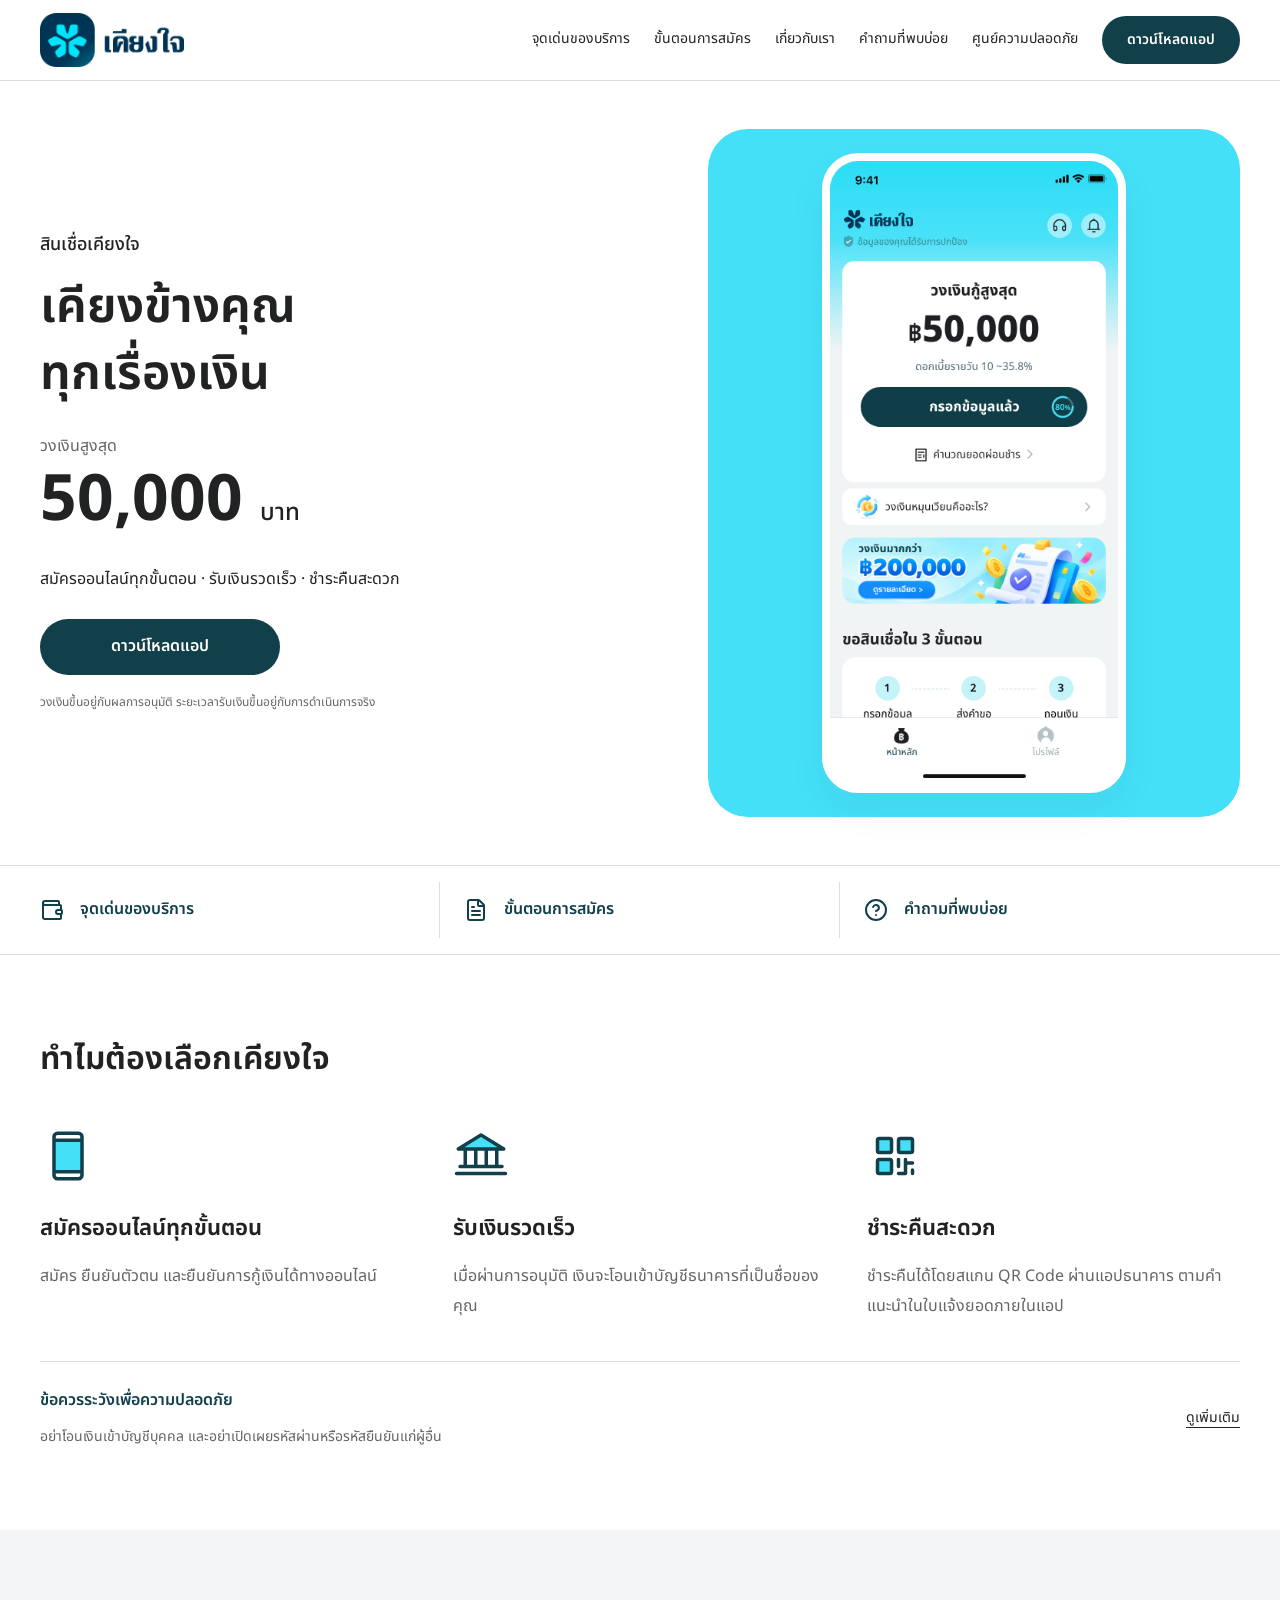
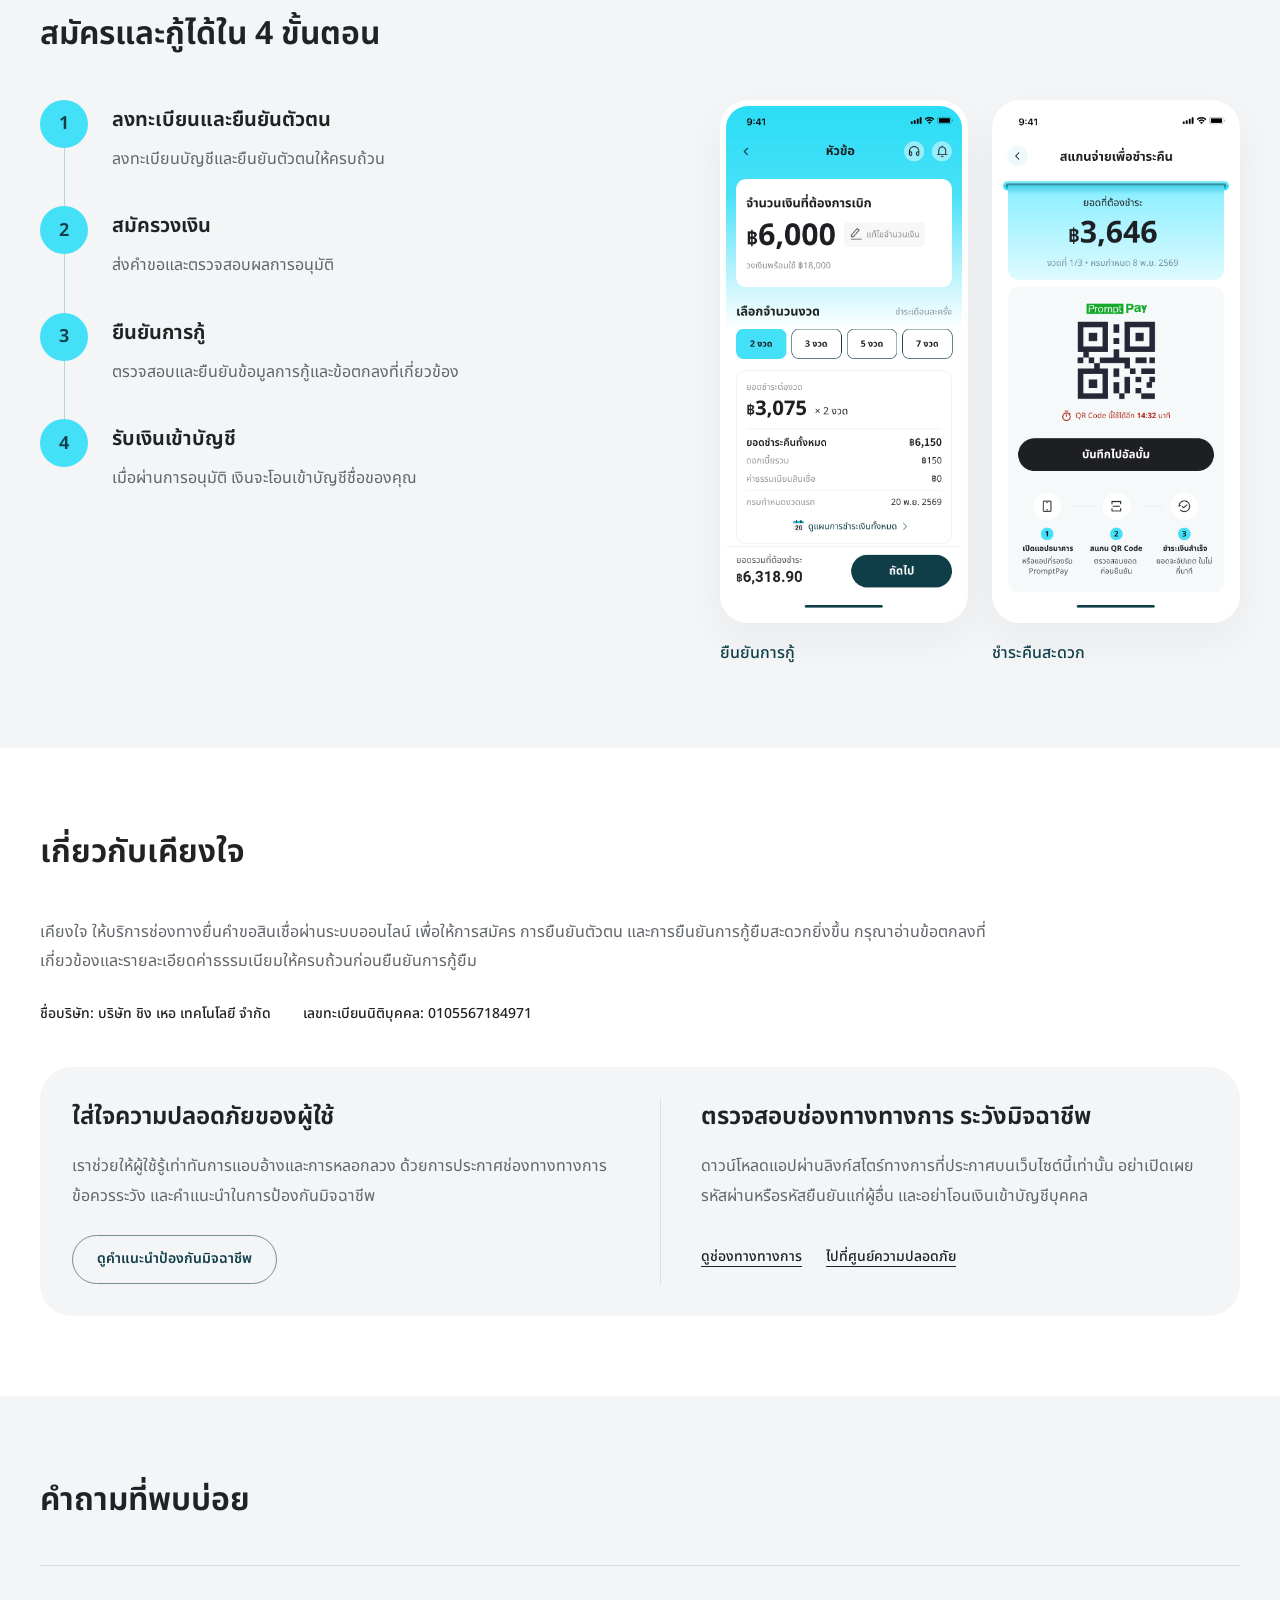
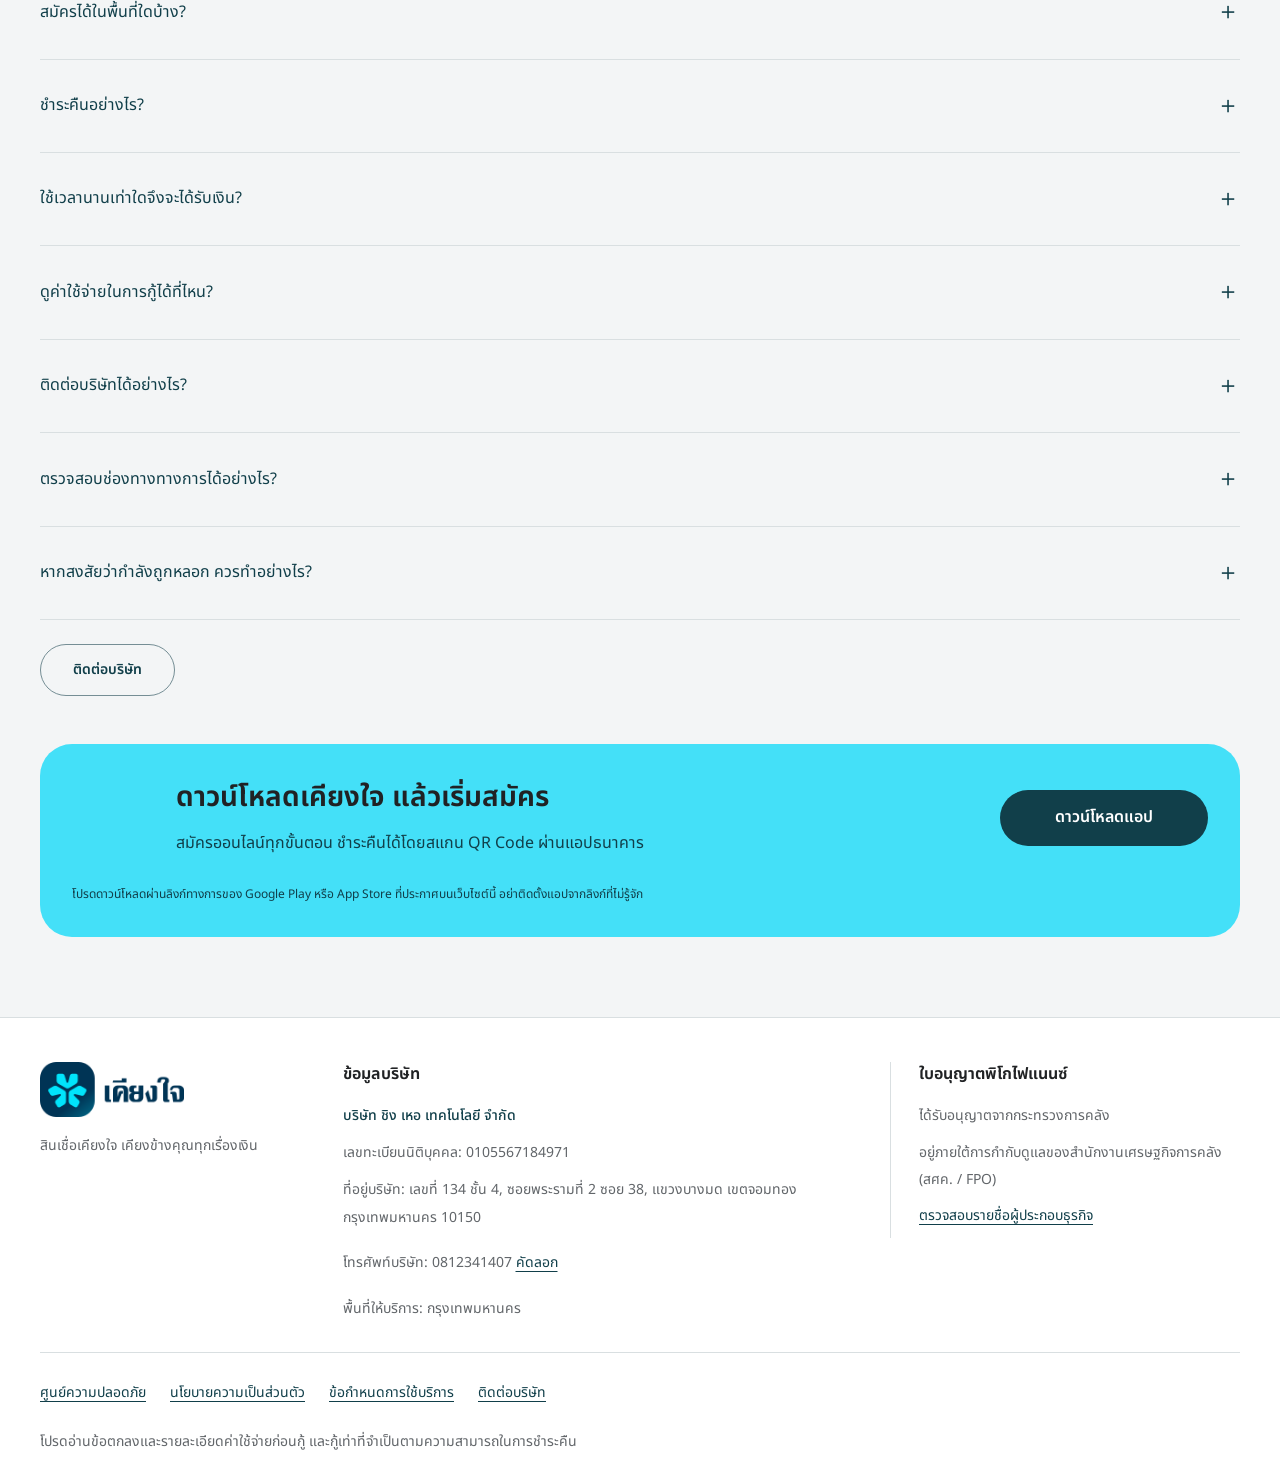
==== commit eb27db3f: "Show complete app homepage and refine palette and semantic icons" ====
--- a/index.html
+++ b/index.html
@@ -4,7 +4,7 @@
 <meta name="theme-color" content="#44E0F8"><meta http-equiv="Content-Security-Policy" content="default-src 'self'; script-src 'self'; style-src 'self'; img-src 'self' data:; font-src 'self'; connect-src 'none'; object-src 'none'; base-uri 'self'; form-action 'none'">
 <title>หน้าแรก — เคียงใจ</title><link rel="icon" href="assets/brand/app-icon.png" type="image/png">
 <link rel="preload" href="assets/fonts/NotoSansThai-Variable.ttf" as="font" type="font/ttf" crossorigin>
-<link rel="stylesheet" href="assets/base.css?v=a79dda1bebfd"><link rel="stylesheet" href="assets/redesign.css?v=a79dda1bebfd"><script src="assets/app.js?v=a79dda1bebfd" defer></script></head>
+<link rel="stylesheet" href="assets/base.css?v=300339322431"><link rel="stylesheet" href="assets/redesign.css?v=300339322431"><script src="assets/app.js?v=300339322431" defer></script></head>
 <body><a class="skip-link" href="#main">ข้ามไปยังเนื้อหา</a><div id="kiangjai-v1">
 <header class="site-header"><div class="shell header-inner">
 <a class="brand-logo" href="index.html" aria-label="เคียงใจ — หน้าแรก"><img src="assets/brand/logo-horizontal.png" alt="เคียงใจ" width="632" height="240"></a>
@@ -33,9 +33,30 @@
   <div class="section-heading"><h2 id="benefits-title">ทำไมต้องเลือกเคียงใจ</h2></div>
   <div class="product-panel">
     <div class="benefit-columns">
-      <article class="benefit-item"><span class="feature-icon"><svg class="icon" aria-hidden="true" focusable="false" xmlns="http://www.w3.org/2000/svg" width="1em" height="1em" viewBox="0 0 24 24"><g fill="none" stroke="currentColor" stroke-linecap="round" stroke-linejoin="round" stroke-width="2"><rect width="14" height="20" x="5" y="2" rx="2" ry="2"/><path d="M12 18h.01"/></g></svg></span><h3>สมัครออนไลน์ทุกขั้นตอน</h3><p>สมัคร ยืนยันตัวตน และยืนยันการกู้เงินได้ทางออนไลน์</p></article>
-      <article class="benefit-item"><span class="feature-icon"><svg class="icon" aria-hidden="true" focusable="false" xmlns="http://www.w3.org/2000/svg" width="1em" height="1em" viewBox="0 0 24 24"><g fill="none" stroke="currentColor" stroke-linecap="round" stroke-linejoin="round" stroke-width="2"><path d="M19 7V4a1 1 0 0 0-1-1H5a2 2 0 0 0 0 4h15a1 1 0 0 1 1 1v4h-3a2 2 0 0 0 0 4h3a1 1 0 0 0 1-1v-2a1 1 0 0 0-1-1"/><path d="M3 5v14a2 2 0 0 0 2 2h15a1 1 0 0 0 1-1v-4"/></g></svg></span><h3>รับเงินรวดเร็ว</h3><p>เมื่อผ่านการอนุมัติ เงินจะโอนเข้าบัญชีธนาคารที่เป็นชื่อของคุณ</p></article>
-      <article class="benefit-item"><span class="feature-icon"><svg class="icon" aria-hidden="true" focusable="false" xmlns="http://www.w3.org/2000/svg" width="1em" height="1em" viewBox="0 0 24 24"><path fill="none" stroke="currentColor" stroke-linecap="round" stroke-linejoin="round" stroke-width="2" d="M3 7V5a2 2 0 0 1 2-2h2m10 0h2a2 2 0 0 1 2 2v2m0 10v2a2 2 0 0 1-2 2h-2M7 21H5a2 2 0 0 1-2-2v-2m4-5h10"/></svg></span><h3>ชำระคืนสะดวก</h3><p>ชำระคืนได้โดยสแกน QR Code ผ่านแอปธนาคาร ตามคำแนะนำในใบแจ้งยอดภายในแอป</p></article>
+      <article class="benefit-item"><span class="feature-icon"><svg class="icon" aria-hidden="true" focusable="false" xmlns="http://www.w3.org/2000/svg" width="1em" height="1em" viewBox="0 0 256 256">
+  <!-- Phosphor Icons: ph:device-mobile-duotone. MIT license: LICENSE-Phosphor.txt. -->
+  <g fill="currentColor">
+    <path d="M192 56v144H64V56Z" opacity=".2"/>
+    <path d="M176 16H80a24 24 0 0 0-24 24v176a24 24 0 0 0 24 24h96a24 24 0 0 0 24-24V40a24 24 0 0 0-24-24M72 64h112v128H72Zm8-32h96a8 8 0 0 1 8 8v8H72v-8a8 8 0 0 1 8-8m96 192H80a8 8 0 0 1-8-8v-8h112v8a8 8 0 0 1-8 8"/>
+  </g>
+</svg>
+</span><h3>สมัครออนไลน์ทุกขั้นตอน</h3><p>สมัคร ยืนยันตัวตน และยืนยันการกู้เงินได้ทางออนไลน์</p></article>
+      <article class="benefit-item"><span class="feature-icon"><svg class="icon" aria-hidden="true" focusable="false" xmlns="http://www.w3.org/2000/svg" width="1em" height="1em" viewBox="0 0 256 256">
+  <!-- Phosphor Icons: ph:bank-duotone. MIT license: LICENSE-Phosphor.txt. -->
+  <g fill="currentColor">
+    <path d="M232 96H24l104-64Z" opacity=".2"/>
+    <path d="M24 104h24v64H32a8 8 0 0 0 0 16h192a8 8 0 0 0 0-16h-16v-64h24a8 8 0 0 0 4.19-14.81l-104-64a8 8 0 0 0-8.38 0l-104 64A8 8 0 0 0 24 104m40 0h32v64H64Zm80 0v64h-32v-64Zm48 64h-32v-64h32ZM128 41.39L203.74 88H52.26ZM248 208a8 8 0 0 1-8 8H16a8 8 0 0 1 0-16h224a8 8 0 0 1 8 8"/>
+  </g>
+</svg>
+</span><h3>รับเงินรวดเร็ว</h3><p>เมื่อผ่านการอนุมัติ เงินจะโอนเข้าบัญชีธนาคารที่เป็นชื่อของคุณ</p></article>
+      <article class="benefit-item"><span class="feature-icon"><svg class="icon" aria-hidden="true" focusable="false" xmlns="http://www.w3.org/2000/svg" width="1em" height="1em" viewBox="0 0 256 256">
+  <!-- Phosphor Icons: ph:qr-code-duotone. MIT license: LICENSE-Phosphor.txt. -->
+  <g fill="currentColor">
+    <path d="M112 56v48a8 8 0 0 1-8 8H56a8 8 0 0 1-8-8V56a8 8 0 0 1 8-8h48a8 8 0 0 1 8 8m-8 88H56a8 8 0 0 0-8 8v48a8 8 0 0 0 8 8h48a8 8 0 0 0 8-8v-48a8 8 0 0 0-8-8m96-96h-48a8 8 0 0 0-8 8v48a8 8 0 0 0 8 8h48a8 8 0 0 0 8-8V56a8 8 0 0 0-8-8" opacity=".2"/>
+    <path d="M104 40H56a16 16 0 0 0-16 16v48a16 16 0 0 0 16 16h48a16 16 0 0 0 16-16V56a16 16 0 0 0-16-16m0 64H56V56h48zm0 32H56a16 16 0 0 0-16 16v48a16 16 0 0 0 16 16h48a16 16 0 0 0 16-16v-48a16 16 0 0 0-16-16m0 64H56v-48h48zm96-160h-48a16 16 0 0 0-16 16v48a16 16 0 0 0 16 16h48a16 16 0 0 0 16-16V56a16 16 0 0 0-16-16m0 64h-48V56h48zm-64 72v-32a8 8 0 0 1 16 0v32a8 8 0 0 1-16 0m80-16a8 8 0 0 1-8 8h-24v40a8 8 0 0 1-8 8h-32a8 8 0 0 1 0-16h24v-56a8 8 0 0 1 16 0v8h24a8 8 0 0 1 8 8m0 32v16a8 8 0 0 1-16 0v-16a8 8 0 0 1 16 0"/>
+  </g>
+</svg>
+</span><h3>ชำระคืนสะดวก</h3><p>ชำระคืนได้โดยสแกน QR Code ผ่านแอปธนาคาร ตามคำแนะนำในใบแจ้งยอดภายในแอป</p></article>
     </div>
     <aside class="safety-note"><div><strong>ข้อควรระวังเพื่อความปลอดภัย</strong><p>อย่าโอนเงินเข้าบัญชีบุคคล และอย่าเปิดเผยรหัสผ่านหรือรหัสยืนยันแก่ผู้อื่น</p></div><a href="security.html#reminders">ดูเพิ่มเติม</a></aside>
   </div>
--- a/assets/redesign.css
+++ b/assets/redesign.css
@@ -9,11 +9,11 @@
   --brand:#44E0F8;
   --ink:#113f4a;
   --text:#202224;
-  --muted:#516d76;
+  --muted:#62666a;
   --paper:#fff;
-  --surface:#f1f5f6;
-  --cyan-soft:#e9fafc;
-  --line:#dce6e9;
+  --surface:#f3f5f6;
+  --cyan-soft:#e8fbff;
+  --line:#d9dfe1;
   --cream:var(--surface);
   --font:'Noto Sans Thai',Tahoma,sans-serif;
   --content-width:1200px;
@@ -48,7 +48,7 @@
   -webkit-font-smoothing:antialiased;
 }
 h1,h2,h3 {
-  color:var(--ink);
+  color:var(--text);
   font-weight:650;
   line-height:1.55;
   letter-spacing:0;
@@ -169,7 +169,7 @@
 }
 #main-nav a {
   font-size:14px;
-  color:var(--ink);
+  color:var(--text);
   padding-block:12px;
   border-bottom:2px solid transparent;
 }
@@ -200,17 +200,17 @@
   overflow:hidden;
   clip-path:inset(50%);
 }
-/* The hero uses the supplied product UI, not an unrelated visual style. */
+/* The complete supplied App image is the product visual; no height crop. */
 .hero {
-  background:linear-gradient(180deg,#ddfaff 0%,#f1f5f6 100%);
+  background:var(--paper);
 }
 .hero-stage {
   display:grid;
   grid-template-columns:1.05fr .95fr;
-  gap:64px;
+  gap:80px;
   align-items:center;
-  padding-block:56px;
-  min-height:624px;
+  padding-block:48px;
+  min-height:0;
 }
 .hero-copy {
   text-align:left;
@@ -267,6 +267,9 @@
   align-items:center;
   justify-content:center;
   min-width:0;
+  padding:24px 48px;
+  border-radius:40px;
+  background:var(--brand);
 }
 .app-frame {
   display:block;
@@ -274,12 +277,12 @@
   border-radius:28px;
   overflow:hidden;
   background:#fff;
-  box-shadow:0 16px 40px #113f4a0d;
+  box-shadow:0 16px 40px #2022240d;
   text-decoration:none;
   transition:box-shadow .18s;
 }
 .app-frame:hover {
-  box-shadow:0 16px 40px #113f4a20;
+  box-shadow:0 16px 40px #20222420;
 }
 .app-frame img {
   display:block;
@@ -287,9 +290,8 @@
   height:auto;
 }
 .app-frame-home {
-  width:360px;
+  width:304px;
   max-width:100%;
-  aspect-ratio:750/950;
   border-radius:36px;
   border-width:8px;
 }
@@ -330,6 +332,14 @@
   width:24px;
   height:24px;
 }
+/* Neutral text, brand-filled illustrations and one shared content axis. */
+.feature-icon .icon [opacity] {
+  fill:var(--brand);
+  opacity:1;
+}
+button,input,select,textarea {
+  font-family:var(--font);
+}
 /* Same content axis and left alignment for every primary section. */
 .product-section {
   background:#fff;
@@ -349,21 +359,22 @@
 .feature-icon {
   display:flex;
   align-items:center;
-  justify-content:center;
+  justify-content:flex-start;
+  width:64px;
+  height:64px;
+  border-radius:0;
+  background:transparent;
+  color:var(--ink);
+  margin-bottom:24px;
+}
+.feature-icon .icon {
   width:56px;
   height:56px;
-  border-radius:16px;
-  background:var(--cyan-soft);
-  color:var(--ink);
-  margin-bottom:24px;
-}
-.feature-icon .icon {
-  width:28px;
-  height:28px;
 }
 .benefit-item h3 {
   font-size:22px;
   margin-bottom:16px;
+  color:var(--text);
 }
 .benefit-item p {
   font-size:16px;
@@ -498,7 +509,7 @@
   margin-top:24px;
   font-size:14px;
   font-weight:500;
-  color:var(--ink);
+  color:var(--text);
 }
 .company-facts p {
   margin:0;
@@ -604,7 +615,7 @@
   gap:24px 48px;
   margin-top:48px;
   padding:32px;
-  background:#d5f7fc;
+  background:var(--brand);
   border-radius:var(--radius);
 }
 .download-identity {
@@ -639,6 +650,9 @@
   color:var(--muted);
   margin:0!important;
   max-width:960px;
+}
+.download-identity p,.download-note {
+  color:var(--ink);
 }
 /* Consistent footer, dialogs and the original prototype states. */
 .kj-footer {
@@ -973,7 +987,7 @@
     font-size:60px;
   }
   .app-frame-home {
-    width:336px;
+    width:280px;
   }
   .steps-layout {
     gap:48px;
@@ -1016,7 +1030,7 @@
     background:#fff;
     padding:8px var(--gutter) 24px;
     border-bottom:1px solid var(--line);
-    box-shadow:0 16px 24px #113f4a0d;
+    box-shadow:0 16px 24px #2022240d;
   }
   #main-nav.is-open {
     display:flex;
@@ -1030,7 +1044,11 @@
   }
   .hero-stage {
     gap:32px;
-    min-height:600px;
+    min-height:0;
+  }
+  .hero-product {
+    padding:24px;
+    border-radius:32px;
   }
   .hero-amount {
     font-size:56px;
@@ -1039,7 +1057,7 @@
     font-size:16px;
   }
   .app-frame-home {
-    width:304px;
+    width:280px;
   }
   .quick-nav a {
     font-size:14px;
@@ -1176,13 +1194,14 @@
   }
   .hero-product {
     padding:0;
+    border-radius:0;
+    background:transparent;
   }
   .app-frame-home {
     width:100%;
     max-width:336px;
-    border-width:6px;
-    border-radius:28px;
-    aspect-ratio:750/950;
+    border-width:0;
+    border-radius:24px;
   }
   .quick-nav>.shell {
     width:calc(100% - var(--gutter)*2);
@@ -1227,13 +1246,13 @@
   .feature-icon {
     width:48px;
     height:48px;
-    border-radius:16px;
+    border-radius:0;
     margin:0;
     grid-row:1/3;
   }
   .feature-icon .icon {
-    width:24px;
-    height:24px;
+    width:44px;
+    height:44px;
   }
   .benefit-item h3 {
     font-size:20px;
@@ -1286,8 +1305,8 @@
     border-radius:16px;
   }
   .app-frame-home {
-    border-width:6px;
-    border-radius:28px;
+    border-width:0;
+    border-radius:24px;
   }
   .app-gallery figcaption {
     font-size:14px;
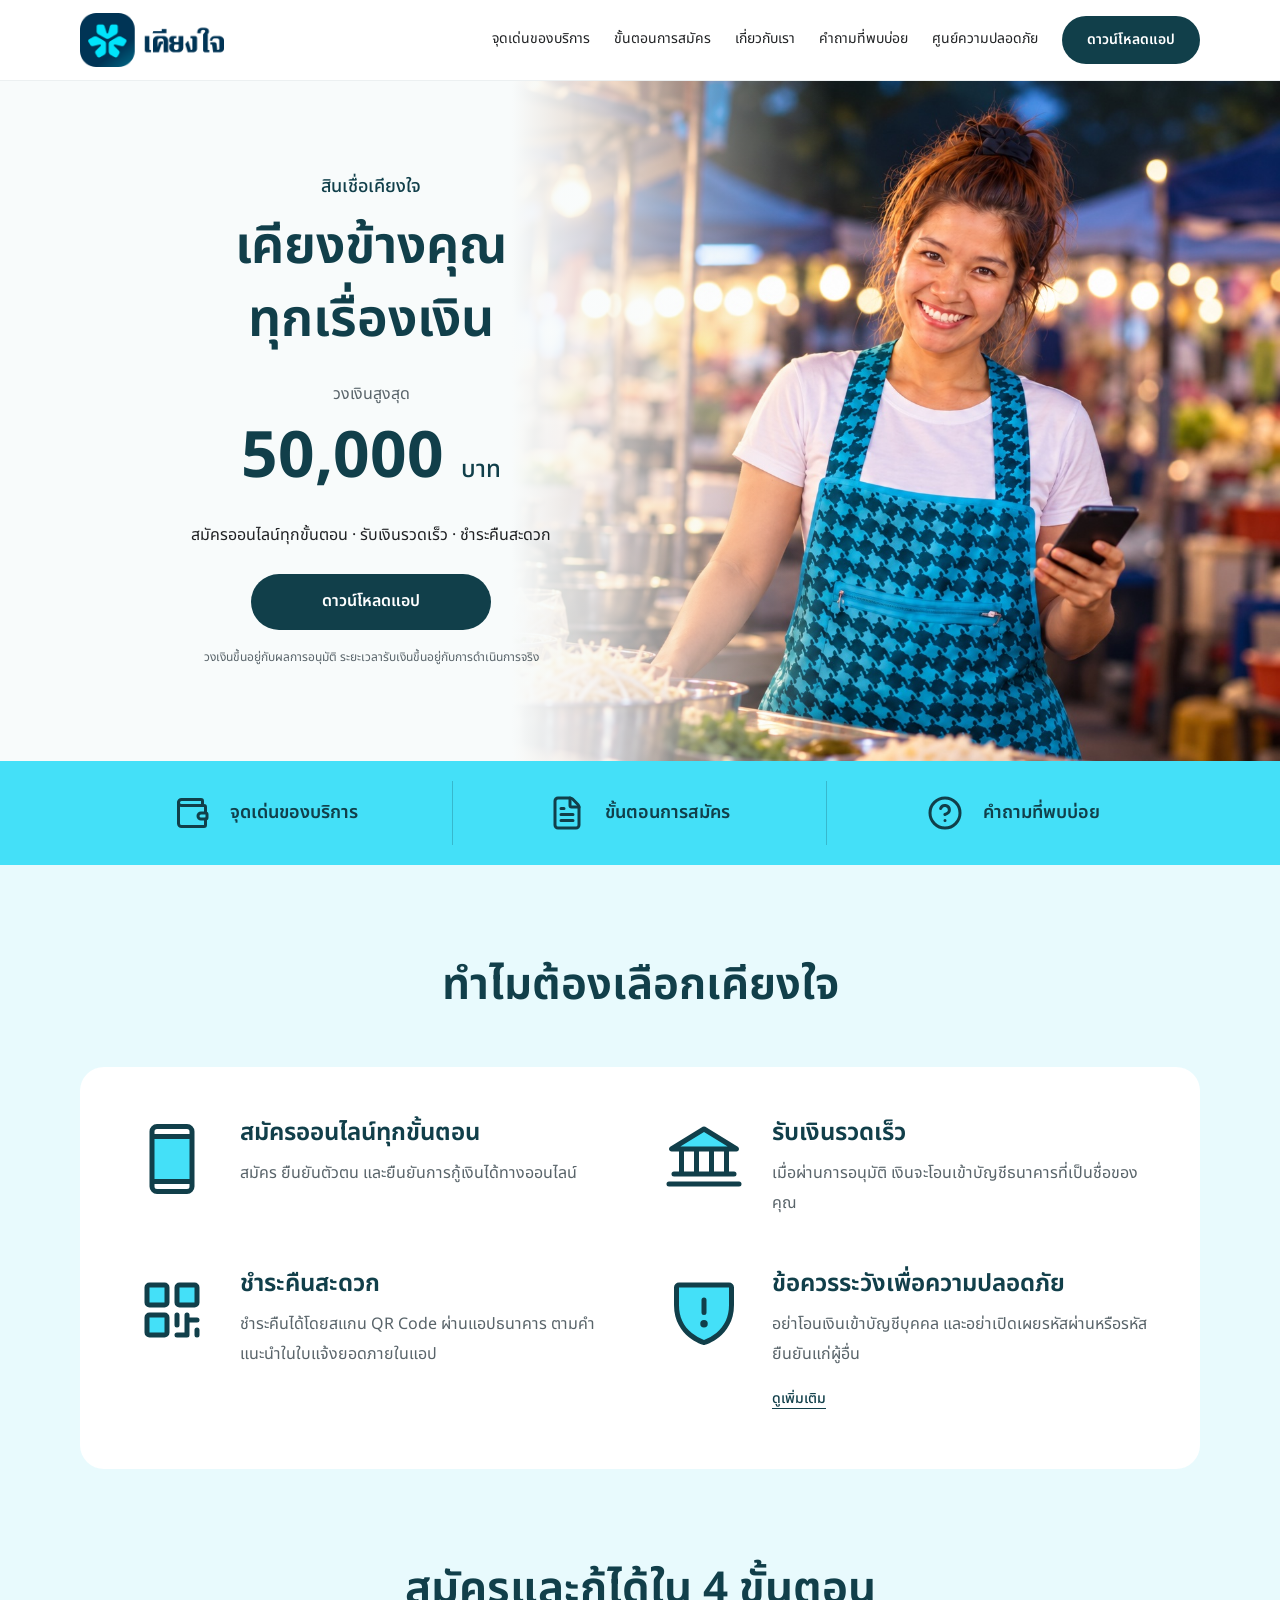
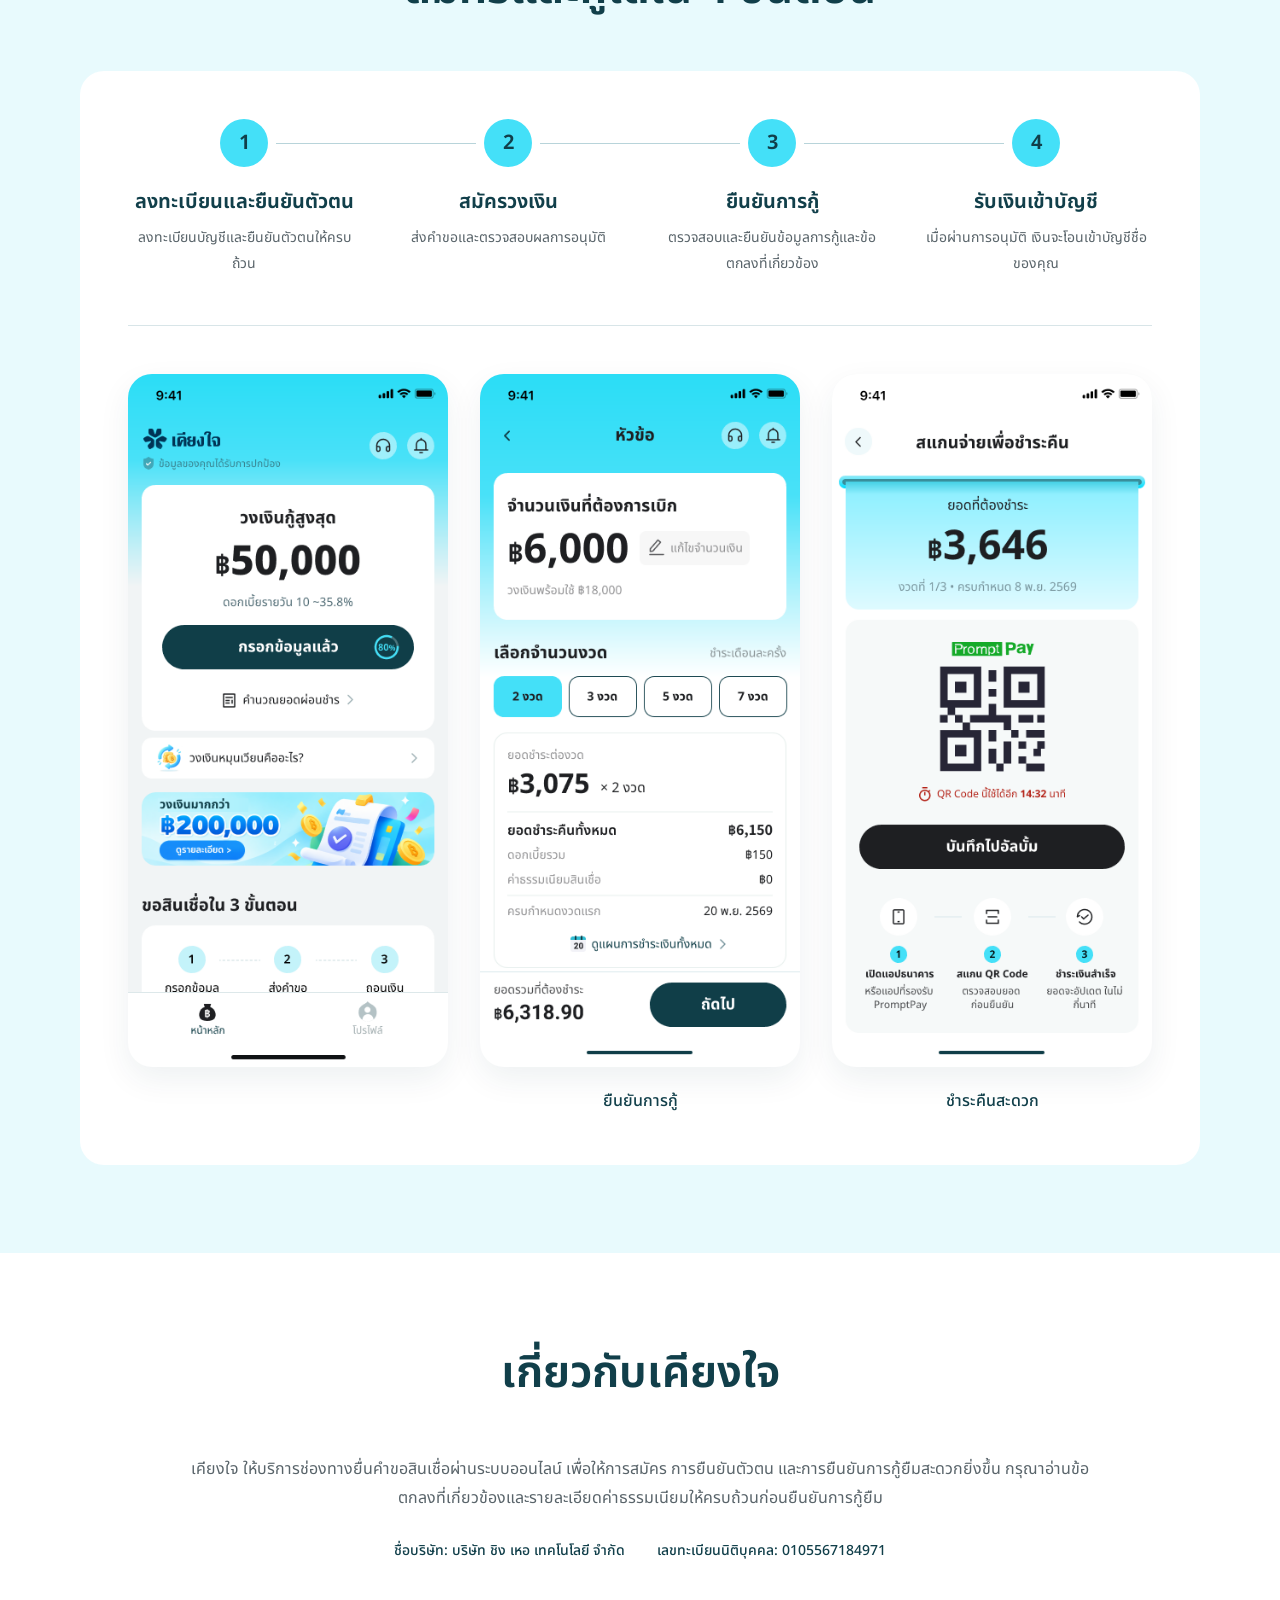
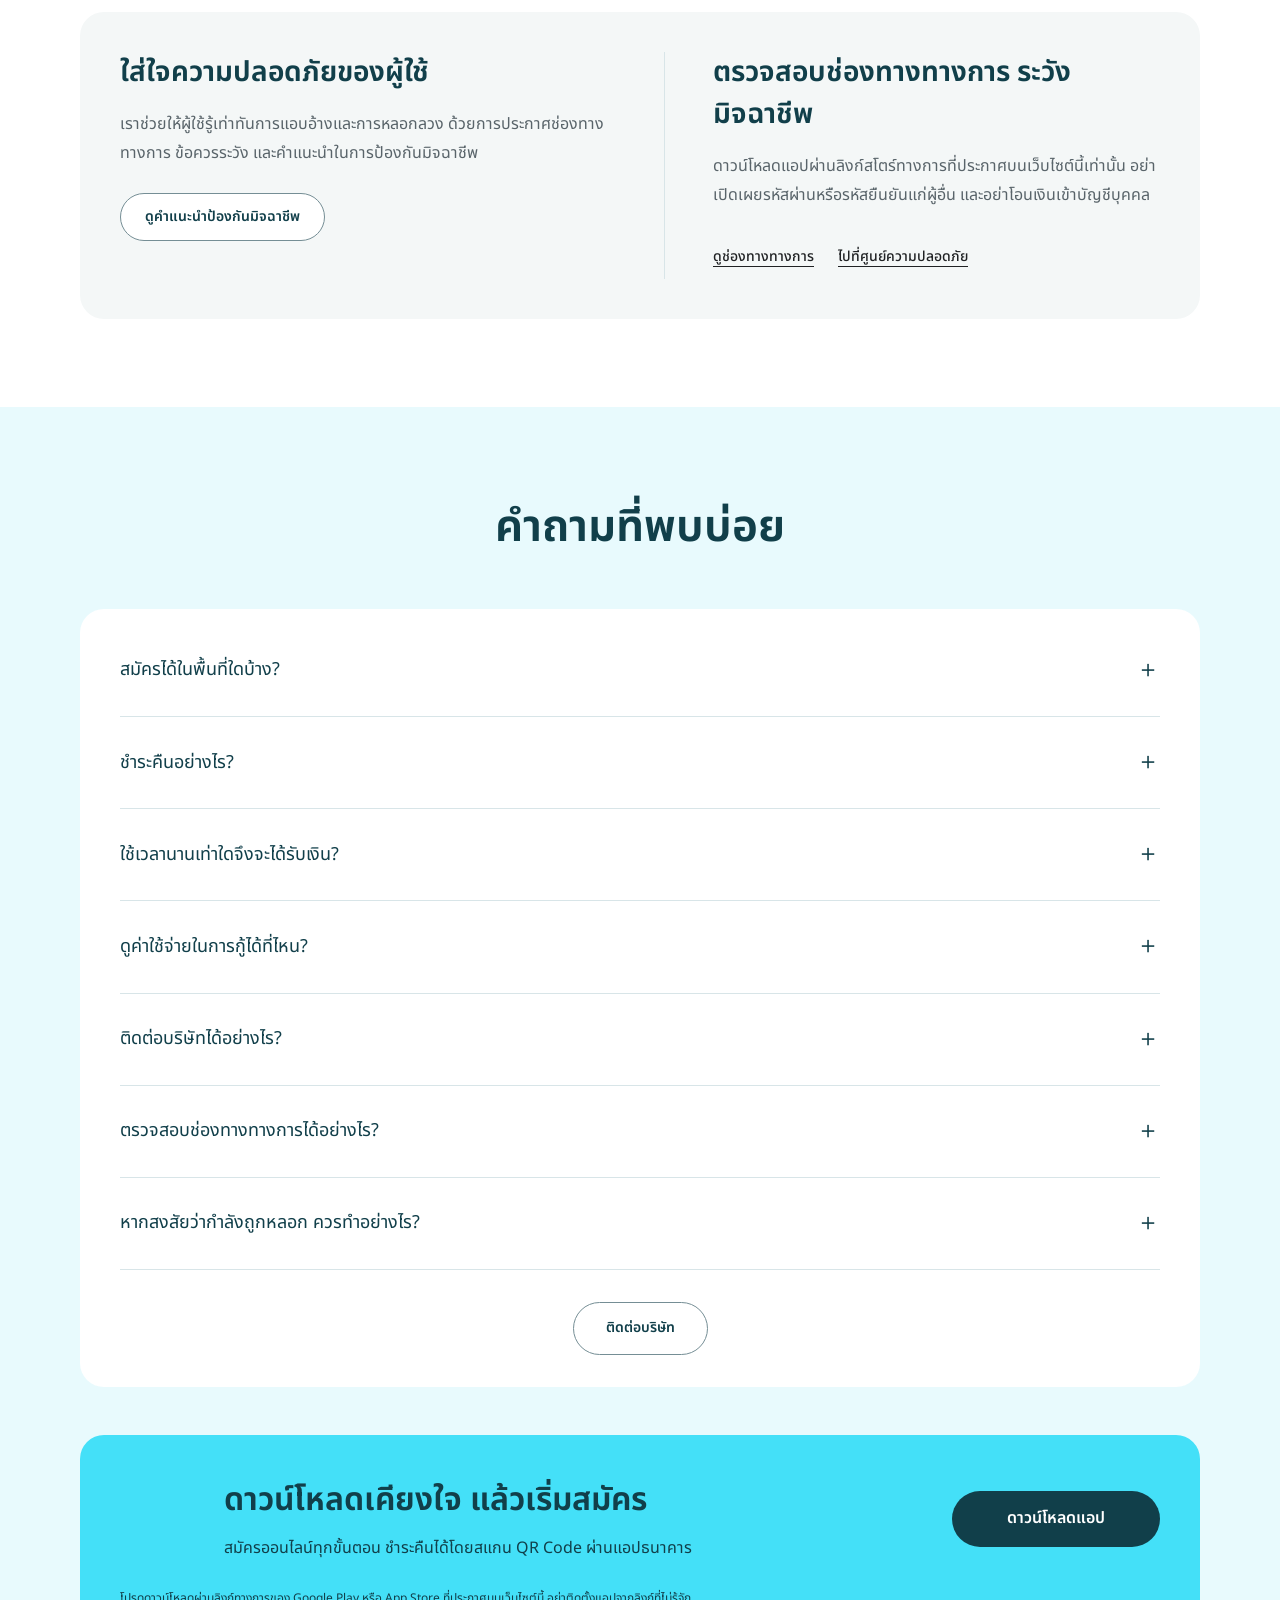
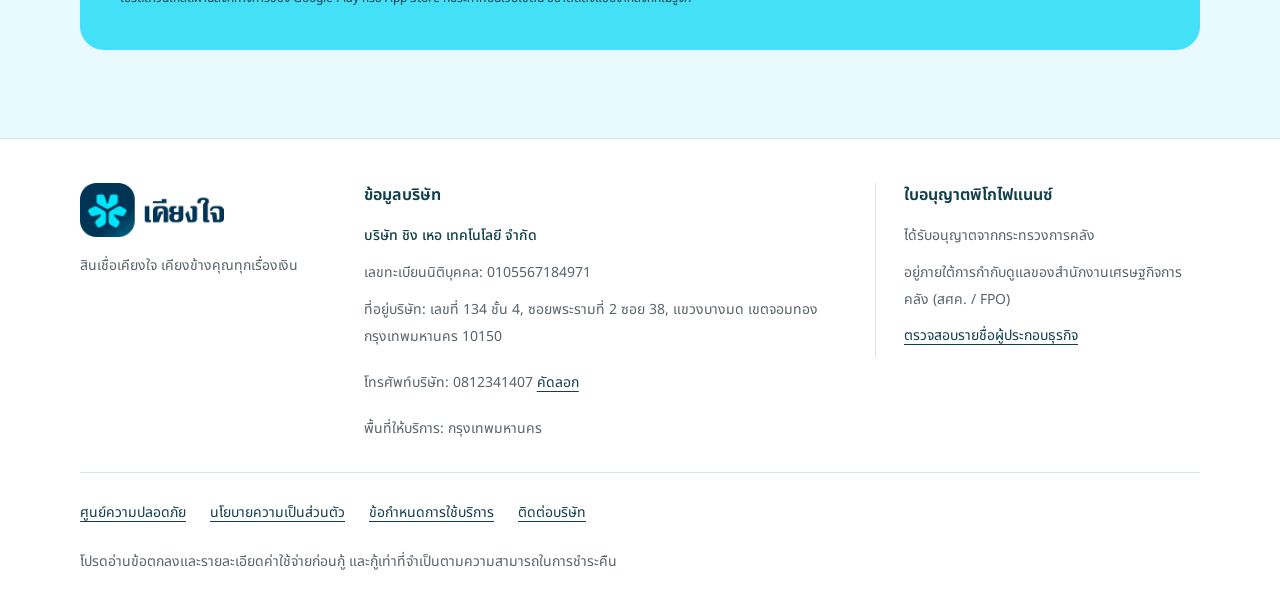
==== commit bebce795: "Rebuild homepage around ATS PICO page structure" ====
--- a/index.html
+++ b/index.html
@@ -4,7 +4,7 @@
 <meta name="theme-color" content="#44E0F8"><meta http-equiv="Content-Security-Policy" content="default-src 'self'; script-src 'self'; style-src 'self'; img-src 'self' data:; font-src 'self'; connect-src 'none'; object-src 'none'; base-uri 'self'; form-action 'none'">
 <title>หน้าแรก — เคียงใจ</title><link rel="icon" href="assets/brand/app-icon.png" type="image/png">
 <link rel="preload" href="assets/fonts/NotoSansThai-Variable.ttf" as="font" type="font/ttf" crossorigin>
-<link rel="stylesheet" href="assets/base.css?v=300339322431"><link rel="stylesheet" href="assets/redesign.css?v=300339322431"><script src="assets/app.js?v=300339322431" defer></script></head>
+<link rel="stylesheet" href="assets/base.css?v=1be4f9f158c7"><link rel="stylesheet" href="assets/redesign.css?v=1be4f9f158c7"><script src="assets/app.js?v=1be4f9f158c7" defer></script></head>
 <body><a class="skip-link" href="#main">ข้ามไปยังเนื้อหา</a><div id="kiangjai-v1">
 <header class="site-header"><div class="shell header-inner">
 <a class="brand-logo" href="index.html" aria-label="เคียงใจ — หน้าแรก"><img src="assets/brand/logo-horizontal.png" alt="เคียงใจ" width="632" height="240"></a>
@@ -15,6 +15,7 @@
 </div></header>
 <main id="main">
 <section class="hero" aria-labelledby="hero-title">
+  <div class="hero-scene" aria-hidden="true"><img src="assets/images/market-life.jpg" alt="" width="1536" height="1024" fetchpriority="high" decoding="async"></div>
   <div class="shell hero-stage">
     <div class="hero-copy">
       <h1 id="hero-title"><small>สินเชื่อเคียงใจ</small> เคียงข้างคุณ<br>ทุกเรื่องเงิน</h1>
@@ -23,9 +24,7 @@
       <button class="button button-primary" type="button" data-download>ดาวน์โหลดแอป</button>
       <p class="hero-disclaimer">วงเงินขึ้นอยู่กับผลการอนุมัติ ระยะเวลารับเงินขึ้นอยู่กับการดำเนินการจริง</p>
     </div>
-    <div class="hero-product"><a class="app-frame app-frame-home" href="assets/app/home.png" target="_blank" rel="noopener" aria-label="ดูภาพหน้าจอแอปเคียงใจ"><img src="assets/app/home.png" alt="หน้าหลักของแอปเคียงใจ" width="750" height="1624" fetchpriority="high" decoding="async"></a></div>
   </div>
-
 </section>
 <nav class="quick-nav" aria-label="เมนูลัด"><div class="shell"><a href="#kj-benefits"><svg class="icon" aria-hidden="true" focusable="false" xmlns="http://www.w3.org/2000/svg" width="1em" height="1em" viewBox="0 0 24 24"><g fill="none" stroke="currentColor" stroke-linecap="round" stroke-linejoin="round" stroke-width="2"><path d="M19 7V4a1 1 0 0 0-1-1H5a2 2 0 0 0 0 4h15a1 1 0 0 1 1 1v4h-3a2 2 0 0 0 0 4h3a1 1 0 0 0 1-1v-2a1 1 0 0 0-1-1"/><path d="M3 5v14a2 2 0 0 0 2 2h15a1 1 0 0 0 1-1v-4"/></g></svg><span>จุดเด่นของบริการ</span></a><a href="#kj-steps"><svg class="icon" aria-hidden="true" focusable="false" xmlns="http://www.w3.org/2000/svg" width="1em" height="1em" viewBox="0 0 24 24"><g fill="none" stroke="currentColor" stroke-linecap="round" stroke-linejoin="round" stroke-width="2"><path d="M6 22a2 2 0 0 1-2-2V4a2 2 0 0 1 2-2h8a2.4 2.4 0 0 1 1.704.706l3.588 3.588A2.4 2.4 0 0 1 20 8v12a2 2 0 0 1-2 2z"/><path d="M14 2v5a1 1 0 0 0 1 1h5M10 9H8m8 4H8m8 4H8"/></g></svg><span>ขั้นตอนการสมัคร</span></a><a href="#kj-faq"><svg class="icon" aria-hidden="true" focusable="false" xmlns="http://www.w3.org/2000/svg" width="1em" height="1em" viewBox="0 0 24 24"><g fill="none" stroke="currentColor" stroke-linecap="round" stroke-linejoin="round" stroke-width="2"><circle cx="12" cy="12" r="10"/><path d="M9.09 9a3 3 0 0 1 5.83 1c0 2-3 3-3 3m.08 4h.01"/></g></svg><span>คำถามที่พบบ่อย</span></a></div></nav>
 
@@ -40,7 +39,7 @@
     <path d="M176 16H80a24 24 0 0 0-24 24v176a24 24 0 0 0 24 24h96a24 24 0 0 0 24-24V40a24 24 0 0 0-24-24M72 64h112v128H72Zm8-32h96a8 8 0 0 1 8 8v8H72v-8a8 8 0 0 1 8-8m96 192H80a8 8 0 0 1-8-8v-8h112v8a8 8 0 0 1-8 8"/>
   </g>
 </svg>
-</span><h3>สมัครออนไลน์ทุกขั้นตอน</h3><p>สมัคร ยืนยันตัวตน และยืนยันการกู้เงินได้ทางออนไลน์</p></article>
+</span><div><h3>สมัครออนไลน์ทุกขั้นตอน</h3><p>สมัคร ยืนยันตัวตน และยืนยันการกู้เงินได้ทางออนไลน์</p></div></article>
       <article class="benefit-item"><span class="feature-icon"><svg class="icon" aria-hidden="true" focusable="false" xmlns="http://www.w3.org/2000/svg" width="1em" height="1em" viewBox="0 0 256 256">
   <!-- Phosphor Icons: ph:bank-duotone. MIT license: LICENSE-Phosphor.txt. -->
   <g fill="currentColor">
@@ -48,7 +47,7 @@
     <path d="M24 104h24v64H32a8 8 0 0 0 0 16h192a8 8 0 0 0 0-16h-16v-64h24a8 8 0 0 0 4.19-14.81l-104-64a8 8 0 0 0-8.38 0l-104 64A8 8 0 0 0 24 104m40 0h32v64H64Zm80 0v64h-32v-64Zm48 64h-32v-64h32ZM128 41.39L203.74 88H52.26ZM248 208a8 8 0 0 1-8 8H16a8 8 0 0 1 0-16h224a8 8 0 0 1 8 8"/>
   </g>
 </svg>
-</span><h3>รับเงินรวดเร็ว</h3><p>เมื่อผ่านการอนุมัติ เงินจะโอนเข้าบัญชีธนาคารที่เป็นชื่อของคุณ</p></article>
+</span><div><h3>รับเงินรวดเร็ว</h3><p>เมื่อผ่านการอนุมัติ เงินจะโอนเข้าบัญชีธนาคารที่เป็นชื่อของคุณ</p></div></article>
       <article class="benefit-item"><span class="feature-icon"><svg class="icon" aria-hidden="true" focusable="false" xmlns="http://www.w3.org/2000/svg" width="1em" height="1em" viewBox="0 0 256 256">
   <!-- Phosphor Icons: ph:qr-code-duotone. MIT license: LICENSE-Phosphor.txt. -->
   <g fill="currentColor">
@@ -56,19 +55,31 @@
     <path d="M104 40H56a16 16 0 0 0-16 16v48a16 16 0 0 0 16 16h48a16 16 0 0 0 16-16V56a16 16 0 0 0-16-16m0 64H56V56h48zm0 32H56a16 16 0 0 0-16 16v48a16 16 0 0 0 16 16h48a16 16 0 0 0 16-16v-48a16 16 0 0 0-16-16m0 64H56v-48h48zm96-160h-48a16 16 0 0 0-16 16v48a16 16 0 0 0 16 16h48a16 16 0 0 0 16-16V56a16 16 0 0 0-16-16m0 64h-48V56h48zm-64 72v-32a8 8 0 0 1 16 0v32a8 8 0 0 1-16 0m80-16a8 8 0 0 1-8 8h-24v40a8 8 0 0 1-8 8h-32a8 8 0 0 1 0-16h24v-56a8 8 0 0 1 16 0v8h24a8 8 0 0 1 8 8m0 32v16a8 8 0 0 1-16 0v-16a8 8 0 0 1 16 0"/>
   </g>
 </svg>
-</span><h3>ชำระคืนสะดวก</h3><p>ชำระคืนได้โดยสแกน QR Code ผ่านแอปธนาคาร ตามคำแนะนำในใบแจ้งยอดภายในแอป</p></article>
+</span><div><h3>ชำระคืนสะดวก</h3><p>ชำระคืนได้โดยสแกน QR Code ผ่านแอปธนาคาร ตามคำแนะนำในใบแจ้งยอดภายในแอป</p></div></article>
+      <aside class="benefit-item safety-note"><span class="feature-icon"><svg class="icon" aria-hidden="true" focusable="false" xmlns="http://www.w3.org/2000/svg" width="1em" height="1em" viewBox="0 0 256 256">
+  <!-- Phosphor Icons: ph:shield-warning-duotone. MIT license: LICENSE-Phosphor.txt. -->
+  <g fill="currentColor">
+    <path d="M216 56v56c0 96-88 120-88 120s-88-24-88-120V56a8 8 0 0 1 8-8h160a8 8 0 0 1 8 8" opacity=".2"/>
+    <path d="M120 136V96a8 8 0 0 1 16 0v40a8 8 0 0 1-16 0m8 48a12 12 0 1 0-12-12a12 12 0 0 0 12 12m96-128v56c0 52.72-25.52 84.67-46.93 102.19c-23.06 18.86-46 25.27-47 25.53a8 8 0 0 1-4.2 0c-1-.26-23.91-6.67-47-25.53C57.52 196.67 32 164.72 32 112V56a16 16 0 0 1 16-16h160a16 16 0 0 1 16 16m-16 0H48v56c0 37.3 13.82 67.51 41.07 89.81A128.3 128.3 0 0 0 128 223.62a129.3 129.3 0 0 0 39.41-22.2C194.34 179.16 208 149.07 208 112Z"/>
+  </g>
+</svg>
+</span><div><h3>ข้อควรระวังเพื่อความปลอดภัย</h3><p>อย่าโอนเงินเข้าบัญชีบุคคล และอย่าเปิดเผยรหัสผ่านหรือรหัสยืนยันแก่ผู้อื่น</p><a href="security.html#reminders">ดูเพิ่มเติม</a></div></aside>
     </div>
-    <aside class="safety-note"><div><strong>ข้อควรระวังเพื่อความปลอดภัย</strong><p>อย่าโอนเงินเข้าบัญชีบุคคล และอย่าเปิดเผยรหัสผ่านหรือรหัสยืนยันแก่ผู้อื่น</p></div><a href="security.html#reminders">ดูเพิ่มเติม</a></aside>
   </div>
 </div></section>
     <section class="application-steps section" id="kj-steps" aria-labelledby="steps-title"><div class="shell">
       <h2 id="steps-title">สมัครและกู้ได้ใน 4 ขั้นตอน</h2>
-      <div class="steps-layout"><ol class="step-list">
+      <div class="steps-panel"><ol class="step-list">
         <li><span class="step-number">1</span><h3>ลงทะเบียนและยืนยันตัวตน</h3><p>ลงทะเบียนบัญชีและยืนยันตัวตนให้ครบถ้วน</p></li>
         <li><span class="step-number">2</span><h3>สมัครวงเงิน</h3><p>ส่งคำขอและตรวจสอบผลการอนุมัติ</p></li>
         <li><span class="step-number">3</span><h3>ยืนยันการกู้</h3><p>ตรวจสอบและยืนยันข้อมูลการกู้และข้อตกลงที่เกี่ยวข้อง</p></li>
         <li><span class="step-number">4</span><h3>รับเงินเข้าบัญชี</h3><p>เมื่อผ่านการอนุมัติ เงินจะโอนเข้าบัญชีชื่อของคุณ</p></li>
-      </ol><div class="app-gallery" aria-label="ภาพหน้าจอแอปเคียงใจ">
+      </ol><div class="gallery-controls" aria-label="เลือกภาพหน้าจอแอป">
+        <button type="button" data-app-view="0" aria-controls="app-gallery" aria-pressed="true" aria-label="ดูหน้าจอหลัก"><span aria-hidden="true"></span></button>
+        <button type="button" data-app-view="1" aria-controls="app-gallery" aria-pressed="false" aria-label="ดูหน้าจอยืนยันการกู้"><span aria-hidden="true"></span></button>
+        <button type="button" data-app-view="2" aria-controls="app-gallery" aria-pressed="false" aria-label="ดูหน้าจอชำระคืน"><span aria-hidden="true"></span></button>
+      </div><div class="app-gallery" id="app-gallery" tabindex="0" aria-label="ภาพหน้าจอแอปเคียงใจ">
+        <figure><a class="app-frame app-frame-home" href="assets/app/home.png" target="_blank" rel="noopener" aria-label="ดูภาพหน้าจอแอปเคียงใจ"><img src="assets/app/home.png" alt="หน้าหลักของแอปเคียงใจ" width="750" height="1624" loading="lazy"></a></figure>
         <figure><a class="app-frame" href="assets/app/loan-plan.png" target="_blank" rel="noopener" aria-label="ดูภาพหน้าจอเลือกจำนวนงวด"><img src="assets/app/loan-plan.png" alt="หน้าจอเลือกจำนวนเงินและจำนวนงวด" width="750" height="1624" loading="lazy"></a><figcaption>ยืนยันการกู้</figcaption></figure>
         <figure><a class="app-frame" href="assets/app/repayment.png" target="_blank" rel="noopener" aria-label="ดูภาพหน้าจอชำระคืน"><img src="assets/app/repayment.png" alt="หน้าจอสแกนจ่ายเพื่อชำระคืน" width="750" height="1624" loading="lazy"></a><figcaption>ชำระคืนสะดวก</figcaption></figure>
       </div></div>
--- a/assets/redesign.css
+++ b/assets/redesign.css
@@ -6,17 +6,17 @@
   font-display:swap;
 }
 :root {
-  --brand:#44E0F8;
+  --brand:#44e0f8;
   --ink:#113f4a;
   --text:#202224;
-  --muted:#62666a;
+  --muted:#59646a;
   --paper:#fff;
-  --surface:#f3f5f6;
-  --cyan-soft:#e8fbff;
-  --line:#d9dfe1;
+  --surface:#f4f7f7;
+  --cyan-soft:#e8fafd;
+  --line:#d8e5e8;
   --cream:var(--surface);
   --font:'Noto Sans Thai',Tahoma,sans-serif;
-  --content-width:1200px;
+  --content-width:1120px;
   --gutter:40px;
   --space-1:8px;
   --space-2:16px;
@@ -24,13 +24,13 @@
   --space-4:32px;
   --space-5:40px;
   --space-6:48px;
-  --section-space:80px;
-  --radius:32px;
+  --section-space:88px;
+  --radius:24px;
   --font-body:16px;
   --font-caption:14px;
   --font-small:12px;
-  --font-h2:32px;
-  --font-h3:22px;
+  --font-h2:44px;
+  --font-h3:24px;
   --accent:var(--ink);
   --accent-dark:#215b68;
   --sub:var(--muted);
@@ -39,19 +39,19 @@
 }
 html {
   scroll-behavior:smooth;
-  scroll-padding-top:104px;
+  scroll-padding-top:24px;
 }
 body {
   color:var(--text);
   background:var(--paper);
-  font:400 var(--font-body)/1.85 var(--font);
+  font:400 16px/1.85 var(--font);
   -webkit-font-smoothing:antialiased;
 }
 h1,h2,h3 {
-  color:var(--text);
   font-weight:650;
-  line-height:1.55;
+  line-height:1.5;
   letter-spacing:0;
+  color:var(--ink);
 }
 h2 {
   font-size:var(--font-h2);
@@ -67,6 +67,9 @@
 svg {
   flex-shrink:0;
 }
+button,input,select,textarea {
+  font-family:var(--font);
+}
 .icon {
   width:24px;
   height:24px;
@@ -80,22 +83,25 @@
   padding-block:var(--section-space);
 }
 .section-heading {
-  margin-bottom:var(--space-5);
-  text-align:left;
+  margin-bottom:48px;
+  text-align:center;
 }
 .section-heading h2 {
   margin:0;
 }
 .small-note,.kj-small {
-  font-size:var(--font-small);
-  line-height:1.85;
+  font-size:12px;
+  line-height:1.9;
   color:var(--muted);
 }
-button:focus-visible,a:focus-visible,summary:focus-visible {
+button:focus-visible,a:focus-visible,summary:focus-visible,.app-gallery:focus-visible {
   outline:3px solid #00778c;
-  outline-offset:4px;
-}
-/* All primary actions inherit the App's dark-teal pill button. */
+  outline-offset:5px;
+}
+::selection {
+  background:var(--brand);
+  color:var(--ink);
+}
 .button,.kj-primary {
   display:inline-flex;
   align-items:center;
@@ -111,7 +117,7 @@
 }
 .button-primary,.button-dark,.kj-primary {
   background:var(--ink);
-  color:#fff;
+  color:white;
 }
 .button-primary:hover,.button-dark:hover,.kj-primary:hover {
   background:#215b68;
@@ -120,7 +126,7 @@
   box-shadow:inset 0 0 0 3px #ffffff30;
 }
 .button-outline {
-  background:transparent;
+  background:white;
   color:var(--ink);
   border-color:#758e95;
 }
@@ -143,12 +149,12 @@
   border:0;
   padding:0;
 }
+/* ATS reference: one compact header, one complete scene, one color navigation band. */
 .site-header {
-  position:sticky;
-  top:0;
+  position:relative;
   z-index:20;
-  background:#fff;
-  border-bottom:1px solid var(--line);
+  background:white;
+  border-bottom:1px solid #ecf0f1;
 }
 .header-inner {
   display:flex;
@@ -188,7 +194,7 @@
   width:44px;
   height:44px;
   min-height:44px;
-  background:#fff;
+  background:white;
   border:0;
   border-radius:8px;
   padding:0;
@@ -200,31 +206,49 @@
   overflow:hidden;
   clip-path:inset(50%);
 }
-/* The complete supplied App image is the product visual; no height crop. */
 .hero {
-  background:var(--paper);
+  position:relative;
+  isolation:isolate;
+  overflow:hidden;
+  background:#f8fbfb;
+}
+.hero-scene {
+  position:absolute;
+  inset:0 0 0 40%;
+  z-index:-1;
+}
+.hero-scene img {
+  width:100%;
+  height:100%;
+  object-fit:cover;
+  object-position:right top;
+}
+.hero-scene:after {
+  content:'';
+  position:absolute;
+  inset:0;
+  background:linear-gradient(90deg,#f8fbfb 0%,#f8fbfbb3 14%,#f8fbfb00 42%);
 }
 .hero-stage {
-  display:grid;
-  grid-template-columns:1.05fr .95fr;
-  gap:80px;
+  display:flex;
   align-items:center;
+  min-height:680px;
   padding-block:48px;
-  min-height:0;
 }
 .hero-copy {
-  text-align:left;
+  width:52%;
+  text-align:center;
   min-width:0;
 }
 .hero-copy h1 {
-  font-size:48px;
+  font-size:52px;
   line-height:1.4;
 }
 .hero-copy h1 small {
   display:block;
   font-size:18px;
   font-weight:500;
-  margin-bottom:16px;
+  margin-bottom:12px;
 }
 .hero-credit {
   margin-top:24px;
@@ -236,9 +260,8 @@
 .hero-amount {
   font-size:64px;
   font-weight:700;
-  line-height:1.25;
-  color:var(--text);
-  margin:0;
+  line-height:1.2;
+  color:var(--ink);
   font-variant-numeric:tabular-nums;
 }
 .hero-amount span {
@@ -246,193 +269,135 @@
   font-weight:500;
 }
 .hero-benefits {
+  font-size:16px;
+  margin:24px auto;
   text-wrap:balance;
-  font-size:16px;
-  margin:24px 0;
-  max-width:520px;
+  max-width:480px;
 }
 .hero-copy>.button {
   min-width:240px;
 }
 .hero-disclaimer {
-  text-wrap:balance;
   font-size:12px;
   line-height:1.85;
   color:var(--muted);
   max-width:480px;
-  margin-top:16px;
-}
-.hero-product {
+  margin:16px auto 0;
+  text-wrap:balance;
+}
+.quick-nav {
+  background:var(--brand);
+}
+.quick-nav>.shell {
+  display:grid;
+  grid-template-columns:repeat(3,1fr);
+  padding-block:20px;
+}
+.quick-nav a {
   display:flex;
   align-items:center;
   justify-content:center;
+  gap:20px;
+  min-height:64px;
+  padding:8px 24px;
+  color:var(--ink);
+  font-size:18px;
+  font-weight:600;
+  text-decoration:none;
+  border-right:1px solid #113f4a40;
+}
+.quick-nav a:last-child {
+  border:0;
+}
+.quick-nav a:hover {
+  background:#ffffff36;
+}
+.quick-nav .icon {
+  width:36px;
+  height:36px;
+}
+/* One continuous product region and large panels, rather than scattered small cards. */
+.product-section {
+  background:var(--cyan-soft);
+  padding-bottom:0;
+}
+.product-panel {
+  background:white;
+  padding:48px;
+  border-radius:24px;
+}
+.benefit-columns {
+  display:grid;
+  grid-template-columns:repeat(2,minmax(0,1fr));
+  gap:48px 40px;
+}
+.benefit-item {
+  display:grid;
+  grid-template-columns:88px 1fr;
+  gap:24px;
+  text-align:left;
   min-width:0;
-  padding:24px 48px;
-  border-radius:40px;
-  background:var(--brand);
-}
-.app-frame {
-  display:block;
-  border:6px solid #fff;
-  border-radius:28px;
-  overflow:hidden;
-  background:#fff;
-  box-shadow:0 16px 40px #2022240d;
-  text-decoration:none;
-  transition:box-shadow .18s;
-}
-.app-frame:hover {
-  box-shadow:0 16px 40px #20222420;
-}
-.app-frame img {
-  display:block;
-  width:100%;
-  height:auto;
-}
-.app-frame-home {
-  width:304px;
-  max-width:100%;
-  border-radius:36px;
-  border-width:8px;
-}
-.app-frame-home img {
-  max-width:none;
-}
-.quick-nav {
-  background:#fff;
-  border-block:1px solid var(--line);
-}
-.quick-nav>.shell {
-  display:grid;
-  grid-template-columns:repeat(3,1fr);
-  padding-block:16px;
-}
-.quick-nav a {
+  align-items:start;
+}
+.feature-icon {
   display:flex;
   align-items:center;
-  gap:16px;
-  min-height:56px;
-  padding:8px 24px;
-  color:var(--ink);
-  font-weight:600;
-  font-size:16px;
-  text-decoration:none;
-  border-right:1px solid var(--line);
-}
-.quick-nav a:first-child {
-  padding-left:0;
-}
-.quick-nav a:last-child {
-  border:0;
-}
-.quick-nav a:hover {
-  color:#00778c;
-}
-.quick-nav .icon {
-  width:24px;
-  height:24px;
-}
-/* Neutral text, brand-filled illustrations and one shared content axis. */
+  justify-content:center;
+  width:88px;
+  height:88px;
+  color:var(--ink);
+}
+.feature-icon .icon {
+  width:80px;
+  height:80px;
+}
 .feature-icon .icon [opacity] {
   fill:var(--brand);
   opacity:1;
 }
-button,input,select,textarea {
-  font-family:var(--font);
-}
-/* Same content axis and left alignment for every primary section. */
-.product-section {
-  background:#fff;
-}
-.product-panel {
-  padding:0;
-}
-.benefit-columns {
-  display:grid;
-  grid-template-columns:repeat(3,1fr);
-  gap:40px;
-}
-.benefit-item {
-  text-align:left;
-  min-width:0;
-}
-.feature-icon {
-  display:flex;
-  align-items:center;
-  justify-content:flex-start;
-  width:64px;
-  height:64px;
-  border-radius:0;
-  background:transparent;
-  color:var(--ink);
-  margin-bottom:24px;
-}
-.feature-icon .icon {
-  width:56px;
-  height:56px;
-}
 .benefit-item h3 {
-  font-size:22px;
-  margin-bottom:16px;
-  color:var(--text);
+  font-size:24px;
+  margin-bottom:8px;
+  color:var(--ink);
 }
 .benefit-item p {
   font-size:16px;
+  line-height:1.85;
   color:var(--muted);
-  line-height:1.85;
-}
-.safety-note {
-  display:flex;
-  align-items:center;
-  gap:32px;
-  border-top:1px solid var(--line);
-  margin-top:40px;
-  padding-top:24px;
-}
-.safety-note strong {
-  font-size:16px;
-  font-weight:600;
-  color:var(--ink);
-}
-.safety-note p {
-  font-size:14px;
-  color:var(--muted);
-  line-height:1.85;
-  margin-top:8px;
-}
-.safety-note>a {
-  display:flex;
+}
+.safety-note a {
+  display:inline-flex;
   align-items:center;
   min-height:44px;
-  white-space:nowrap;
+  margin-top:8px;
+  color:var(--ink);
   font-size:14px;
-  margin-left:auto;
+  font-weight:500;
 }
 .application-steps {
-  background:var(--surface);
+  background:var(--cyan-soft);
 }
 .application-steps h2 {
-  margin-bottom:40px;
-  font-size:var(--font-h2);
-}
-.steps-layout {
+  text-align:center;
+  margin-bottom:48px;
+}
+.steps-panel {
+  padding:48px;
+  background:white;
+  border-radius:24px;
+}
+.step-list {
   display:grid;
-  grid-template-columns:1fr 520px;
-  gap:80px;
-  align-items:start;
-}
-.step-list {
+  grid-template-columns:repeat(4,minmax(0,1fr));
+  gap:32px;
   list-style:none;
+  margin:0;
   padding:0;
-  margin:0;
 }
 .step-list li {
   position:relative;
-  display:grid;
-  grid-template-columns:48px 1fr;
-  gap:0 24px;
-  text-align:left;
-  padding:0 0 32px;
+  text-align:center;
+  min-width:0;
 }
 .step-number {
   position:relative;
@@ -442,74 +407,95 @@
   justify-content:center;
   width:48px;
   height:48px;
-  grid-row:1/3;
   border-radius:50%;
   background:var(--brand);
   color:var(--ink);
-  font-size:18px;
+  font-size:20px;
   font-weight:650;
+  margin:0 auto 20px;
 }
 .step-list li:before {
   content:'';
   position:absolute;
-  left:24px;
-  top:48px;
-  bottom:0;
-  border-left:1px solid #bad2d8;
+  left:calc(50% + 32px);
+  right:calc(-50% - 0px);
+  top:24px;
+  border-top:1px solid #b8d4da;
 }
 .step-list li:last-child:before {
   display:none;
 }
-.step-list li:last-child {
-  padding-bottom:0;
-}
 .step-list h3 {
   font-size:20px;
-  line-height:1.65;
-  padding-top:4px;
   margin-bottom:8px;
 }
 .step-list p {
-  font-size:16px;
+  font-size:14px;
   line-height:1.85;
   color:var(--muted);
-  grid-column:2;
+}
+.gallery-controls {
+  display:none;
 }
 .app-gallery {
   display:grid;
-  grid-template-columns:repeat(2,minmax(0,1fr));
-  gap:24px;
+  grid-template-columns:repeat(3,minmax(0,1fr));
+  gap:32px;
+  margin-top:48px;
+  padding-top:48px;
+  border-top:1px solid var(--line);
   min-width:0;
   align-items:start;
+  scrollbar-color:#89bac4 transparent;
+  scrollbar-width:thin;
 }
 .app-gallery figure {
   min-width:0;
 }
+.app-frame {
+  display:block;
+  width:100%;
+  border-radius:24px;
+  overflow:hidden;
+  box-shadow:0 12px 32px #113f4a12;
+  background:var(--surface);
+  text-decoration:none;
+  transition:box-shadow .18s;
+}
+.app-frame:hover {
+  box-shadow:0 12px 32px #113f4a24;
+}
+.app-frame img {
+  width:100%;
+  height:auto;
+  display:block;
+}
 .app-gallery figcaption {
-  color:var(--ink);
+  text-align:center;
   font-size:16px;
+  color:var(--ink);
   font-weight:500;
-  text-align:left;
-  margin-top:16px;
-}
-.app-gallery .app-frame {
-  width:100%;
+  margin-top:20px;
+}
+.company-section {
+  background:white;
 }
 .company-intro {
-  max-width:960px;
-  text-align:left;
+  max-width:900px;
+  margin-inline:auto;
+  text-align:center;
+  font-size:16px;
   color:var(--muted);
-  font-size:16px;
-  line-height:1.85;
 }
 .company-facts {
   display:flex;
   flex-wrap:wrap;
+  justify-content:center;
   gap:8px 32px;
   margin-top:24px;
   font-size:14px;
   font-weight:500;
-  color:var(--text);
+  color:var(--ink);
 }
 .company-facts p {
   margin:0;
@@ -517,42 +503,31 @@
 .security-panel {
   display:grid;
   grid-template-columns:1fr 1fr;
-  gap:40px;
-  padding:32px;
+  gap:48px;
+  margin-top:48px;
+  padding:40px;
+  border-radius:24px;
   background:var(--surface);
-  border-radius:var(--radius);
-  margin-top:40px;
-}
-.security-icon {
-  display:flex;
-  width:40px;
-  height:40px;
-  color:#08748a;
-  align-items:center;
+}
+.security-intro h2,.security-detail h3 {
+  font-size:28px;
   margin-bottom:16px;
-}
-.security-icon .icon {
-  width:32px;
-  height:32px;
-}
-.security-intro h2,.security-detail h3 {
-  font-size:24px;
-  margin-bottom:16px;
+  text-align:left;
 }
 .security-intro>p,.security-detail p {
   font-size:16px;
+  line-height:1.85;
   color:var(--muted);
-  line-height:1.85;
 }
 .security-intro>.button {
-  font-size:14px;
   margin-top:24px;
   min-height:48px;
+  font-size:14px;
   padding:12px 24px;
 }
 .security-detail {
+  padding-left:48px;
   border-left:1px solid var(--line);
-  padding-left:40px;
 }
 .security-links {
   display:flex;
@@ -568,25 +543,25 @@
   font-weight:500;
 }
 .help-section {
-  background:var(--surface);
+  background:var(--cyan-soft);
 }
 .faq-panel {
-  padding:0;
-  background:none;
-  border-radius:0;
+  padding:16px 40px 32px;
+  border-radius:24px;
+  background:white;
 }
 .kj-question {
-  font-size:16px;
-  line-height:1.85;
+  font-size:18px;
+  line-height:1.8;
   padding:24px 0;
-  min-height:72px;
+  min-height:80px;
   gap:24px;
 }
 .kj-question>span:last-child {
   font-size:24px;
+  font-weight:400;
+  color:var(--ink);
   font-family:var(--font);
-  font-weight:400;
-  color:var(--ink);
 }
 .kj-question:hover {
   color:#08748a;
@@ -597,26 +572,23 @@
   padding:0 40px 24px 0;
   max-width:960px;
 }
-.faq-panel .kj-faq-list {
-  border-top:1px solid var(--line);
-}
 .faq-contact {
-  text-align:left;
-  margin-top:24px;
+  text-align:center;
+  margin-top:32px;
 }
 .faq-contact>.button {
+  min-height:48px;
   font-size:14px;
-  min-height:48px;
 }
 .download {
   display:grid;
   grid-template-columns:1fr auto;
   align-items:center;
-  gap:24px 48px;
+  gap:24px 40px;
   margin-top:48px;
-  padding:32px;
+  padding:40px;
   background:var(--brand);
-  border-radius:var(--radius);
+  border-radius:24px;
 }
 .download-identity {
   display:flex;
@@ -631,14 +603,14 @@
   flex-shrink:0;
 }
 .download h2 {
-  font-size:28px;
+  font-size:32px;
   line-height:1.6;
   margin-bottom:8px;
+  color:var(--ink);
 }
 .download-identity p {
   font-size:16px;
-  line-height:1.85;
-  color:var(--muted);
+  color:var(--ink);
 }
 .download>.button {
   min-width:208px;
@@ -647,16 +619,13 @@
   grid-column:1/-1;
   font-size:12px;
   line-height:1.85;
-  color:var(--muted);
+  color:var(--ink);
   margin:0!important;
   max-width:960px;
 }
-.download-identity p,.download-note {
-  color:var(--ink);
-}
 /* Consistent footer, dialogs and the original prototype states. */
 .kj-footer {
-  padding:44px max(40px,calc((100% - 1200px)/2)) 25px;
+  padding:44px max(var(--gutter),calc((100% - 1120px)/2)) 25px;
   background:#fff;
   font-size:12px;
   color:var(--muted);
@@ -977,32 +946,28 @@
   .brand-logo {
     width:136px;
   }
-  .hero-stage {
-    gap:40px;
-  }
   .hero-copy h1 {
-    font-size:44px;
-  }
-  .hero-amount {
-    font-size:60px;
-  }
-  .app-frame-home {
-    width:280px;
-  }
-  .steps-layout {
-    gap:48px;
+    font-size:48px;
+  }
+  .hero-scene {
+    left:38%;
+  }
+  .benefit-item {
+    grid-template-columns:72px 1fr;
+    gap:20px;
+  }
+  .feature-icon,.feature-icon .icon {
+    width:72px;
+    height:72px;
+  }
+  .product-panel,.steps-panel {
+    padding:40px;
   }
   .benefit-columns {
-    gap:32px;
-  }
-  .benefit-item h3 {
-    font-size:20px;
+    gap:40px 32px;
   }
   .download h2 {
-    font-size:24px;
-  }
-  .download {
-    gap:24px 32px;
+    font-size:28px;
   }
 }
 @media(max-width:1040px) {
@@ -1027,10 +992,10 @@
     align-items:stretch;
     gap:0;
     margin:0;
-    background:#fff;
+    background:white;
     padding:8px var(--gutter) 24px;
     border-bottom:1px solid var(--line);
-    box-shadow:0 16px 24px #2022240d;
+    box-shadow:0 16px 24px #113f4a0d;
   }
   #main-nav.is-open {
     display:flex;
@@ -1039,67 +1004,59 @@
     font-size:16px;
     padding:12px 0;
   }
+  .hero-stage {
+    min-height:640px;
+  }
+  .hero-copy {
+    width:55%;
+  }
   .hero-copy h1 {
-    font-size:40px;
-  }
-  .hero-stage {
+    font-size:44px;
+  }
+  .hero-amount {
+    font-size:60px;
+  }
+  .hero-scene {
+    left:35%;
+  }
+  .hero-scene img {
+    object-position:75% top;
+  }
+  .hero-benefits,.hero-disclaimer {
+    max-width:300px;
+  }
+  .quick-nav a {
+    gap:16px;
+    font-size:16px;
+    padding-inline:16px;
+  }
+  .quick-nav .icon {
+    width:32px;
+    height:32px;
+  }
+  .benefit-columns {
     gap:32px;
-    min-height:0;
-  }
-  .hero-product {
-    padding:24px;
-    border-radius:32px;
-  }
-  .hero-amount {
-    font-size:56px;
-  }
-  .hero-copy h1 small {
-    font-size:16px;
-  }
-  .app-frame-home {
-    width:280px;
-  }
-  .quick-nav a {
-    font-size:14px;
-    padding-inline:16px;
-    gap:8px;
-  }
-  .steps-layout {
-    gap:40px;
-    grid-template-columns:1fr 1fr;
+  }
+  .benefit-item {
+    grid-template-columns:56px 1fr;
+    gap:16px;
+  }
+  .feature-icon,.feature-icon .icon {
+    width:56px;
+    height:56px;
+  }
+  .benefit-item h3 {
+    font-size:22px;
+  }
+  .step-list {
+    grid-template-columns:repeat(2,minmax(0,1fr));
+    gap:32px;
+  }
+  .step-list li:before {
+    display:none;
   }
   .app-gallery {
-    gap:16px;
-  }
-  .app-frame {
-    border-width:4px;
-    border-radius:20px;
-  }
-  .app-frame-home {
-    border-radius:32px;
-    border-width:6px;
-  }
-  .step-list li {
-    grid-template-columns:40px 1fr;
-    gap:0 16px;
-    padding-bottom:24px;
-  }
-  .step-number {
-    width:40px;
-    height:40px;
-  }
-  .step-list li:before {
-    left:20px;
-    top:40px;
-  }
-  .step-list h3 {
-    font-size:18px;
-  }
-  .step-list p {
-    font-size:16px;
-  }
-  .app-gallery figcaption {
-    font-size:14px;
+    gap:24px;
   }
   .security-panel {
     gap:32px;
@@ -1130,195 +1087,243 @@
   :root {
     --gutter:24px;
     --section-space:56px;
-    --font-h2:28px;
-    --font-h3:20px;
-    --radius:24px;
-  }
-  html {
-    scroll-padding-top:88px;
+    --font-h2:30px;
+    --font-h3:22px;
   }
   .header-inner {
     min-height:72px;
+    gap:12px;
   }
   .brand-logo {
-    width:128px;
+    width:112px;
   }
   .header-cta {
-    display:none;
+    display:inline-flex;
+    min-height:44px;
+    padding:8px 16px;
+    font-size:12px;
   }
   .menu-toggle {
-    margin-left:auto!important;
+    width:44px;
+    height:44px;
+    min-width:44px;
+    margin-left:0!important;
   }
   .hero-stage {
-    display:flex;
-    flex-direction:column;
-    align-items:stretch;
-    padding-block:40px;
-    gap:32px;
-    min-height:0;
+    min-height:568px;
+    padding:32px 0 72px;
+    align-items:flex-start;
+    position:relative;
+  }
+  .hero-copy {
+    width:66%;
+    text-align:left;
   }
   .hero-copy h1 {
-    font-size:36px;
+    font-size:34px;
     line-height:1.45;
   }
   .hero-copy h1 small {
+    font-size:14px;
+    margin-bottom:12px;
+  }
+  .hero-credit {
+    margin-top:20px;
+  }
+  .hero-credit>p:first-child {
+    font-size:14px;
+  }
+  .hero-amount {
+    font-size:48px;
+  }
+  .hero-amount span {
+    font-size:18px;
+  }
+  .hero-benefits {
+    font-size:15px;
+    line-height:1.9;
+    margin:20px 0;
+    max-width:215px;
+    text-wrap:balance;
+  }
+  .hero-copy>.button {
+    min-width:0;
+    width:200px;
+    max-width:100%;
     font-size:16px;
-    margin-bottom:16px;
-  }
-  .hero-credit {
-    margin-top:24px;
-  }
-  .hero-credit>p:first-child {
-    font-size:16px;
-  }
-  .hero-amount {
-    font-size:56px;
-  }
-  .hero-amount span {
-    font-size:20px;
-  }
-  .hero-benefits {
-    font-size:16px;
-    line-height:1.85;
-    margin-block:24px;
-  }
-  .hero-copy>.button {
+    padding-inline:20px;
+  }
+  .hero-disclaimer {
+    position:absolute;
+    left:0;
+    right:0;
+    bottom:24px;
     width:100%;
-    min-height:56px;
-    font-size:16px;
-  }
-  .hero-disclaimer {
+    max-width:none;
     font-size:12px;
-    margin-top:16px;
-    max-width:none;
-  }
-  .hero-product {
-    padding:0;
-    border-radius:0;
-    background:transparent;
-  }
-  .app-frame-home {
-    width:100%;
-    max-width:336px;
-    border-width:0;
-    border-radius:24px;
+    text-align:left;
+    margin:0;
+    text-wrap:balance;
+  }
+  .hero-scene {
+    inset:160px 0 0 36%;
+  }
+  .hero-scene img {
+    object-position:70% top;
+  }
+  .hero-scene:after {
+    background:linear-gradient(90deg,#f8fbfb 0%,#f8fbfbf5 24%,#f8fbfb00 52%),linear-gradient(180deg,#f8fbfb 0px,#f8fbfb00 32px),linear-gradient(0deg,#f8fbfb 0%,#f8fbfb00 24%);
   }
   .quick-nav>.shell {
-    width:calc(100% - var(--gutter)*2);
-    padding-block:8px;
+    width:calc(100% - 32px);
+    padding-block:12px;
   }
   .quick-nav a {
     flex-direction:column;
+    gap:8px;
+    text-align:center;
     justify-content:center;
-    text-align:center;
     padding:8px 4px;
-    gap:8px;
-    font-size:12px;
-    min-height:80px;
-  }
-  .quick-nav a:first-child {
-    padding-left:4px;
+    min-height:96px;
+    font-size:13px;
+    line-height:1.65;
   }
   .quick-nav .icon {
-    width:24px;
-    height:24px;
+    width:32px;
+    height:32px;
   }
   .section-heading {
     margin-bottom:32px;
   }
+  .product-panel,.steps-panel {
+    padding:24px;
+    border-radius:20px;
+  }
   .benefit-columns {
-    display:block;
+    grid-template-columns:1fr;
+    gap:28px;
   }
   .benefit-item {
-    display:grid;
-    grid-template-columns:48px 1fr;
-    gap:0 16px;
-    padding-block:24px;
-    border-bottom:1px solid var(--line);
-  }
-  .benefit-item:first-child {
-    padding-top:0;
-  }
-  .benefit-item:last-child {
-    padding-bottom:0;
-    border:0;
-  }
-  .feature-icon {
-    width:48px;
-    height:48px;
-    border-radius:0;
-    margin:0;
-    grid-row:1/3;
-  }
-  .feature-icon .icon {
-    width:44px;
-    height:44px;
+    grid-template-columns:56px 1fr;
+    gap:16px;
+  }
+  .feature-icon,.feature-icon .icon {
+    width:56px;
+    height:56px;
   }
   .benefit-item h3 {
-    font-size:20px;
+    font-size:21px;
     margin-bottom:8px;
   }
   .benefit-item p {
     font-size:16px;
-    line-height:1.85;
-  }
-  .safety-note {
+  }
+  .safety-note a {
+    font-size:14px;
+  }
+  .application-steps h2 {
+    margin-bottom:32px;
+  }
+  .step-list {
     display:block;
-    margin-top:32px;
-    padding-top:24px;
-  }
-  .safety-note strong {
-    font-size:16px;
-  }
-  .safety-note p {
-    font-size:14px;
-  }
-  .safety-note>a {
-    font-size:14px;
-    margin-top:8px;
-  }
-  .application-steps h2 {
-    font-size:28px;
-    margin-bottom:32px;
-  }
-  .steps-layout {
-    display:block;
   }
   .step-list li {
+    display:grid;
     grid-template-columns:40px 1fr;
     gap:0 16px;
-    padding-bottom:32px;
+    text-align:left;
+    padding-bottom:28px;
+  }
+  .step-list li:last-child {
+    padding-bottom:0;
+  }
+  .step-number {
+    width:40px;
+    height:40px;
+    font-size:18px;
+    grid-row:1/3;
+    margin:0;
   }
   .step-list h3 {
     font-size:20px;
     margin-bottom:8px;
+    padding-top:4px;
   }
   .step-list p {
+    grid-column:2;
     font-size:16px;
   }
+  .step-list li:before {
+    display:block;
+    left:20px;
+    right:auto;
+    top:40px;
+    bottom:0;
+    border-top:0;
+    border-left:1px solid #b8d4da;
+  }
+  .step-list li:last-child:before {
+    display:none;
+  }
+  .gallery-controls {
+    display:flex;
+    justify-content:center;
+    margin-top:24px;
+  }
+  .gallery-controls button {
+    width:44px;
+    height:44px;
+    display:flex;
+    align-items:center;
+    justify-content:center;
+    padding:0;
+    border:0;
+    border-radius:50%;
+    background:transparent;
+  }
+  .gallery-controls span {
+    display:block;
+    width:10px;
+    height:10px;
+    border:1px solid var(--ink);
+    border-radius:50%;
+    background:white;
+  }
+  .gallery-controls button[aria-pressed="true"] span {
+    background:var(--ink);
+    box-shadow:0 0 0 4px var(--cyan-soft);
+  }
   .app-gallery {
-    margin-top:40px;
-    gap:16px;
+    display:grid;
+    grid-template-columns:none;
+    grid-auto-flow:column;
+    grid-auto-columns:100%;
+    overflow-x:auto;
+    overscroll-behavior-inline:contain;
+    scroll-snap-type:x mandatory;
+    margin:16px -24px 0;
+    padding:0 24px 16px;
+    border-top:0;
+    gap:24px;
+    scroll-padding-inline:24px;
+  }
+  .app-gallery figure {
+    scroll-snap-align:start;
   }
   .app-frame {
-    border:3px solid #fff;
-    border-radius:16px;
-  }
-  .app-frame-home {
-    border-width:0;
-    border-radius:24px;
+    border-radius:20px;
+    box-shadow:none;
   }
   .app-gallery figcaption {
-    font-size:14px;
-    line-height:1.8;
+    font-size:16px;
     margin-top:16px;
   }
   .company-intro {
-    font-size:16px;
-    line-height:1.85;
+    text-align:left;
   }
   .company-facts {
     display:block;
+    text-align:left;
     font-size:14px;
     margin-top:24px;
   }
@@ -1329,26 +1334,21 @@
     display:block;
     padding:24px;
     margin-top:32px;
-    border-radius:24px;
+    border-radius:20px;
   }
   .security-intro h2,.security-detail h3 {
     font-size:24px;
-    margin-bottom:16px;
-  }
-  .security-intro>p,.security-detail p {
-    font-size:16px;
   }
   .security-intro>.button {
     max-width:100%;
+    padding-inline:16px;
     font-size:14px;
-    padding-inline:16px;
-    margin-top:24px;
   }
   .security-detail {
+    padding:24px 0 0;
+    margin-top:32px;
     border-left:0;
     border-top:1px solid var(--line);
-    padding:24px 0 0;
-    margin-top:32px;
   }
   .security-links {
     display:block;
@@ -1356,17 +1356,20 @@
   }
   .security-links a {
     display:flex;
-    font-size:14px;
+  }
+  .faq-panel {
+    padding:0 24px 24px;
+    border-radius:20px;
   }
   .kj-question {
     font-size:16px;
     padding-block:24px;
+    min-height:72px;
     gap:16px;
-    min-height:72px;
   }
   .kj-answer {
+    padding:0 0 24px;
     font-size:16px;
-    padding:0 0 24px;
   }
   .faq-contact {
     margin-top:24px;
@@ -1374,8 +1377,8 @@
   .download {
     display:block;
     padding:24px;
-    margin-top:40px;
-    border-radius:24px;
+    margin-top:32px;
+    border-radius:20px;
   }
   .download-identity {
     align-items:flex-start;
@@ -1389,14 +1392,10 @@
   .download h2 {
     font-size:24px;
   }
-  .download-identity p {
-    font-size:16px;
-  }
   .download>.button {
+    width:100%;
+    min-width:0;
     margin-block:24px 16px;
-    min-width:0;
-    width:100%;
-    font-size:16px;
   }
   .download-note {
     font-size:12px;
@@ -1498,40 +1497,46 @@
   }
 }
 @media(max-width:380px) {
+  .brand-logo {
+    width:104px;
+  }
+  .header-cta {
+    padding-inline:12px;
+  }
+  .header-inner {
+    gap:8px;
+  }
   .hero-copy h1 {
-    font-size:34px;
+    font-size:32px;
   }
   .hero-amount {
-    font-size:52px;
-  }
-  .quick-nav a {
-    font-size:11px;
+    font-size:44px;
+  }
+  .hero-copy {
+    width:68%;
+  }
+  .hero-benefits {
+    font-size:14px;
+    max-width:200px;
   }
   .benefit-item {
-    grid-template-columns:40px 1fr;
-    gap:0 16px;
-  }
-  .feature-icon {
-    width:40px;
-    height:40px;
-    border-radius:12px;
-  }
-  .download-identity {
-    display:block;
-  }
-  .download-identity>img {
-    margin-bottom:16px;
-  }
-  .kj-platform-grid {
-    grid-template-columns:1fr;
-  }
-  .kj-qr-placeholder {
-    aspect-ratio:auto;
-    min-height:64px;
-  }
-  .security-intro>.button {
-    font-size:13px;
-    padding-inline:12px;
+    grid-template-columns:48px 1fr;
+    gap:12px;
+  }
+  .feature-icon,.feature-icon .icon {
+    width:48px;
+    height:48px;
+  }
+  .benefit-item h3 {
+    font-size:20px;
+  }
+  .product-panel,.steps-panel {
+    padding:24px 20px;
+  }
+  .app-gallery {
+    margin-inline:-20px;
+    padding-inline:20px;
+    scroll-padding-inline:20px;
   }
 }
 @media(prefers-reduced-motion:reduce) {
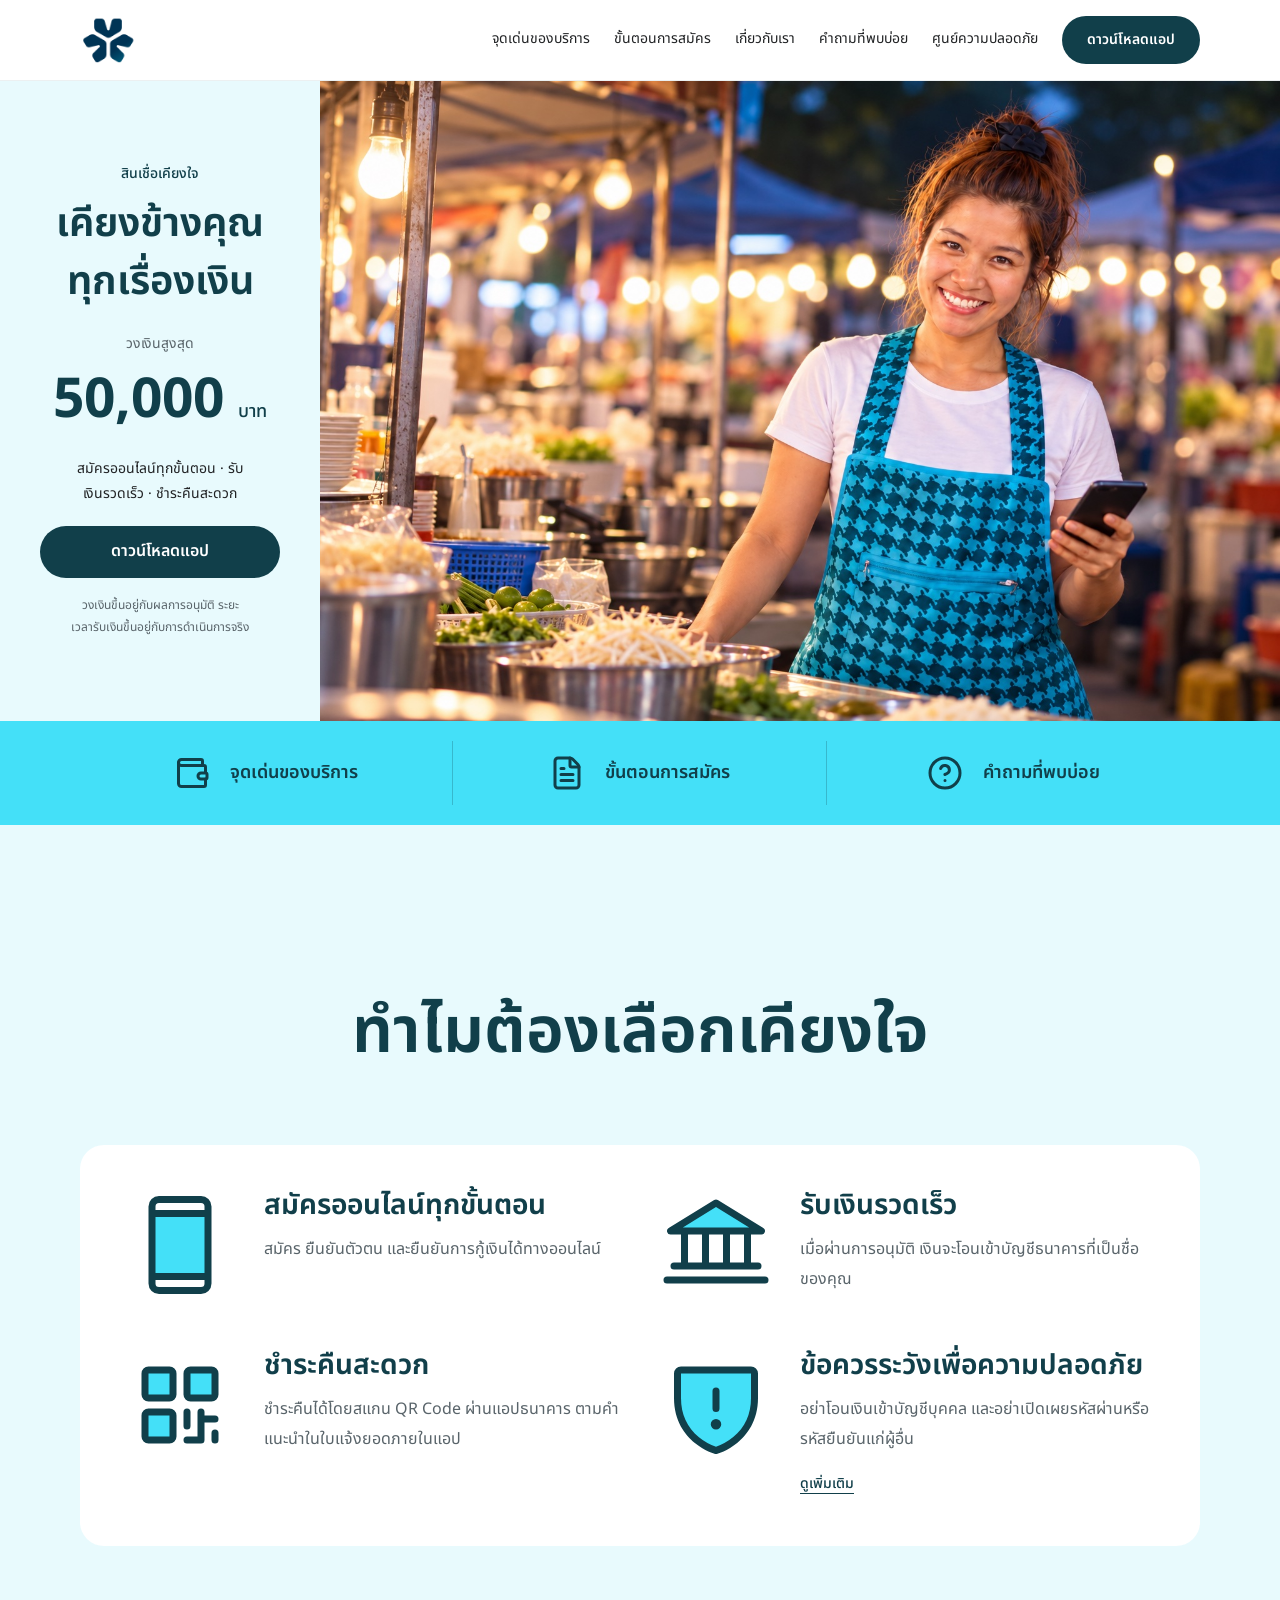
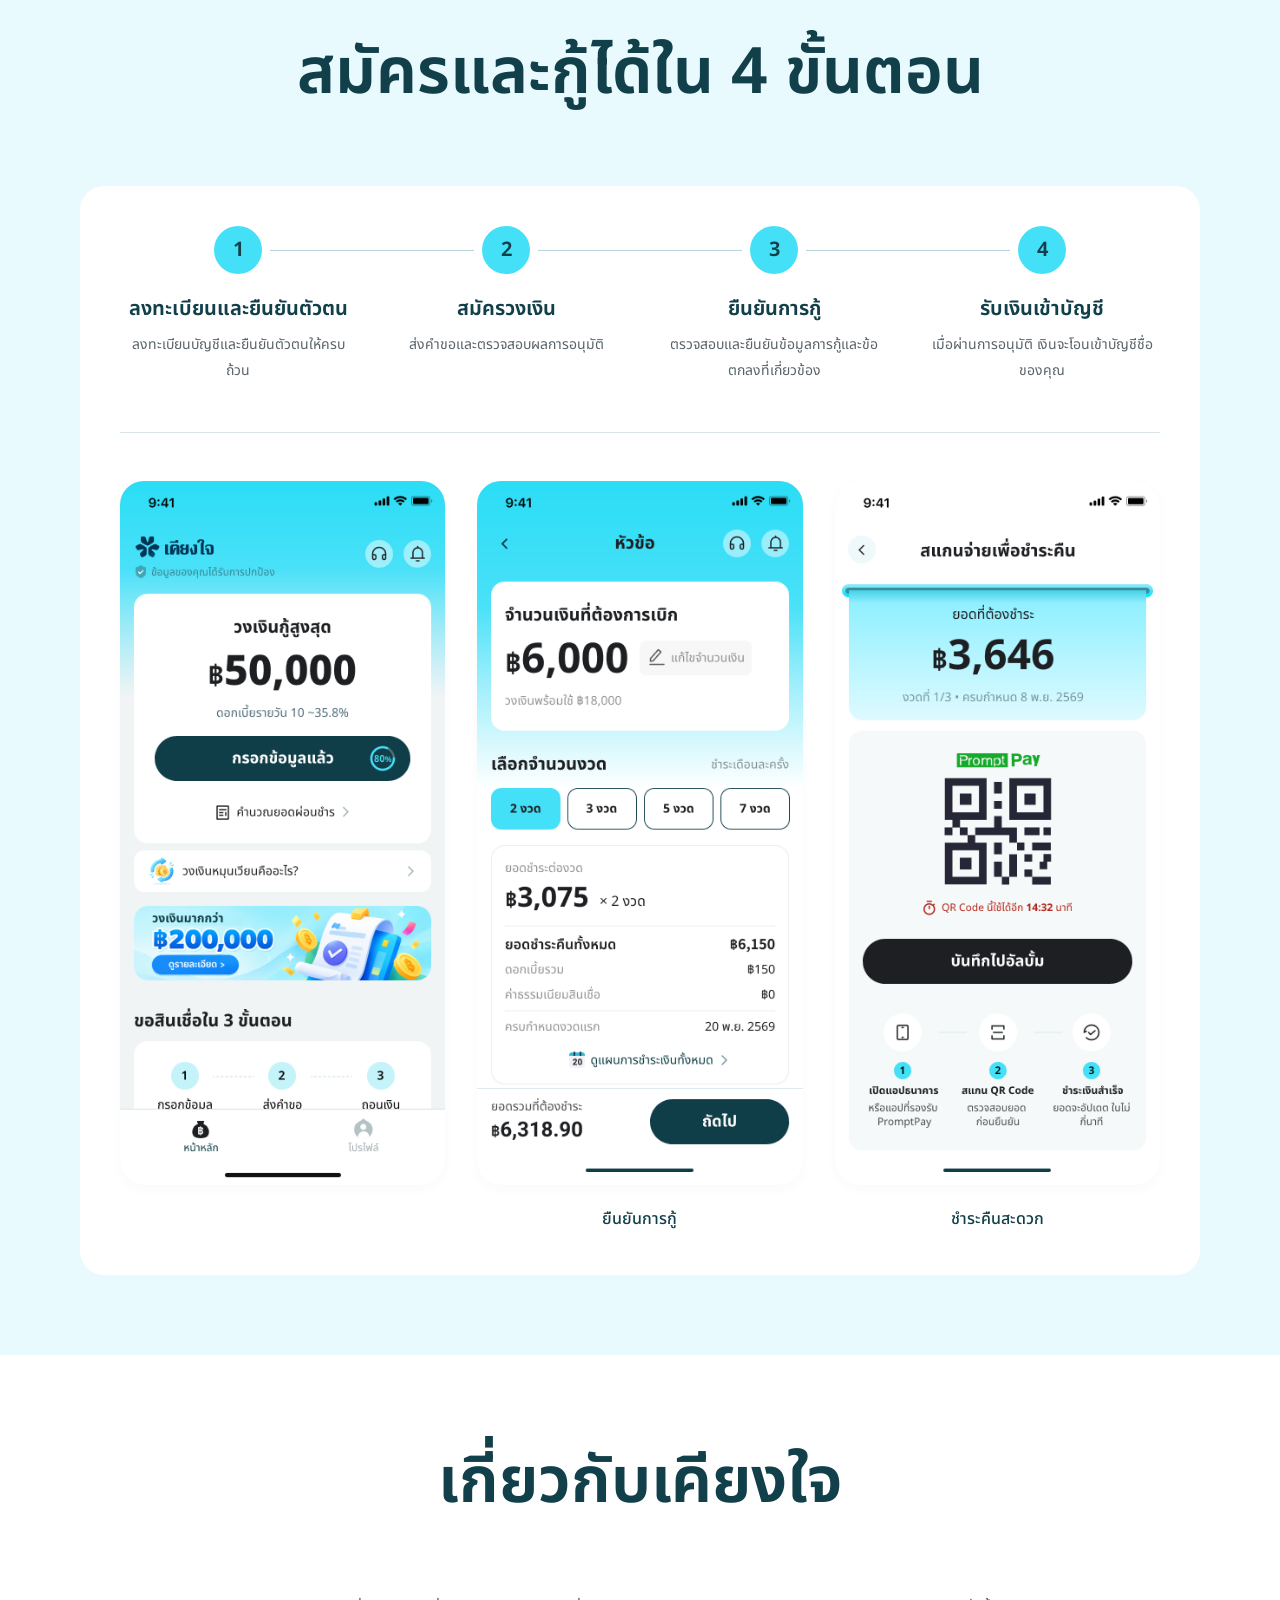
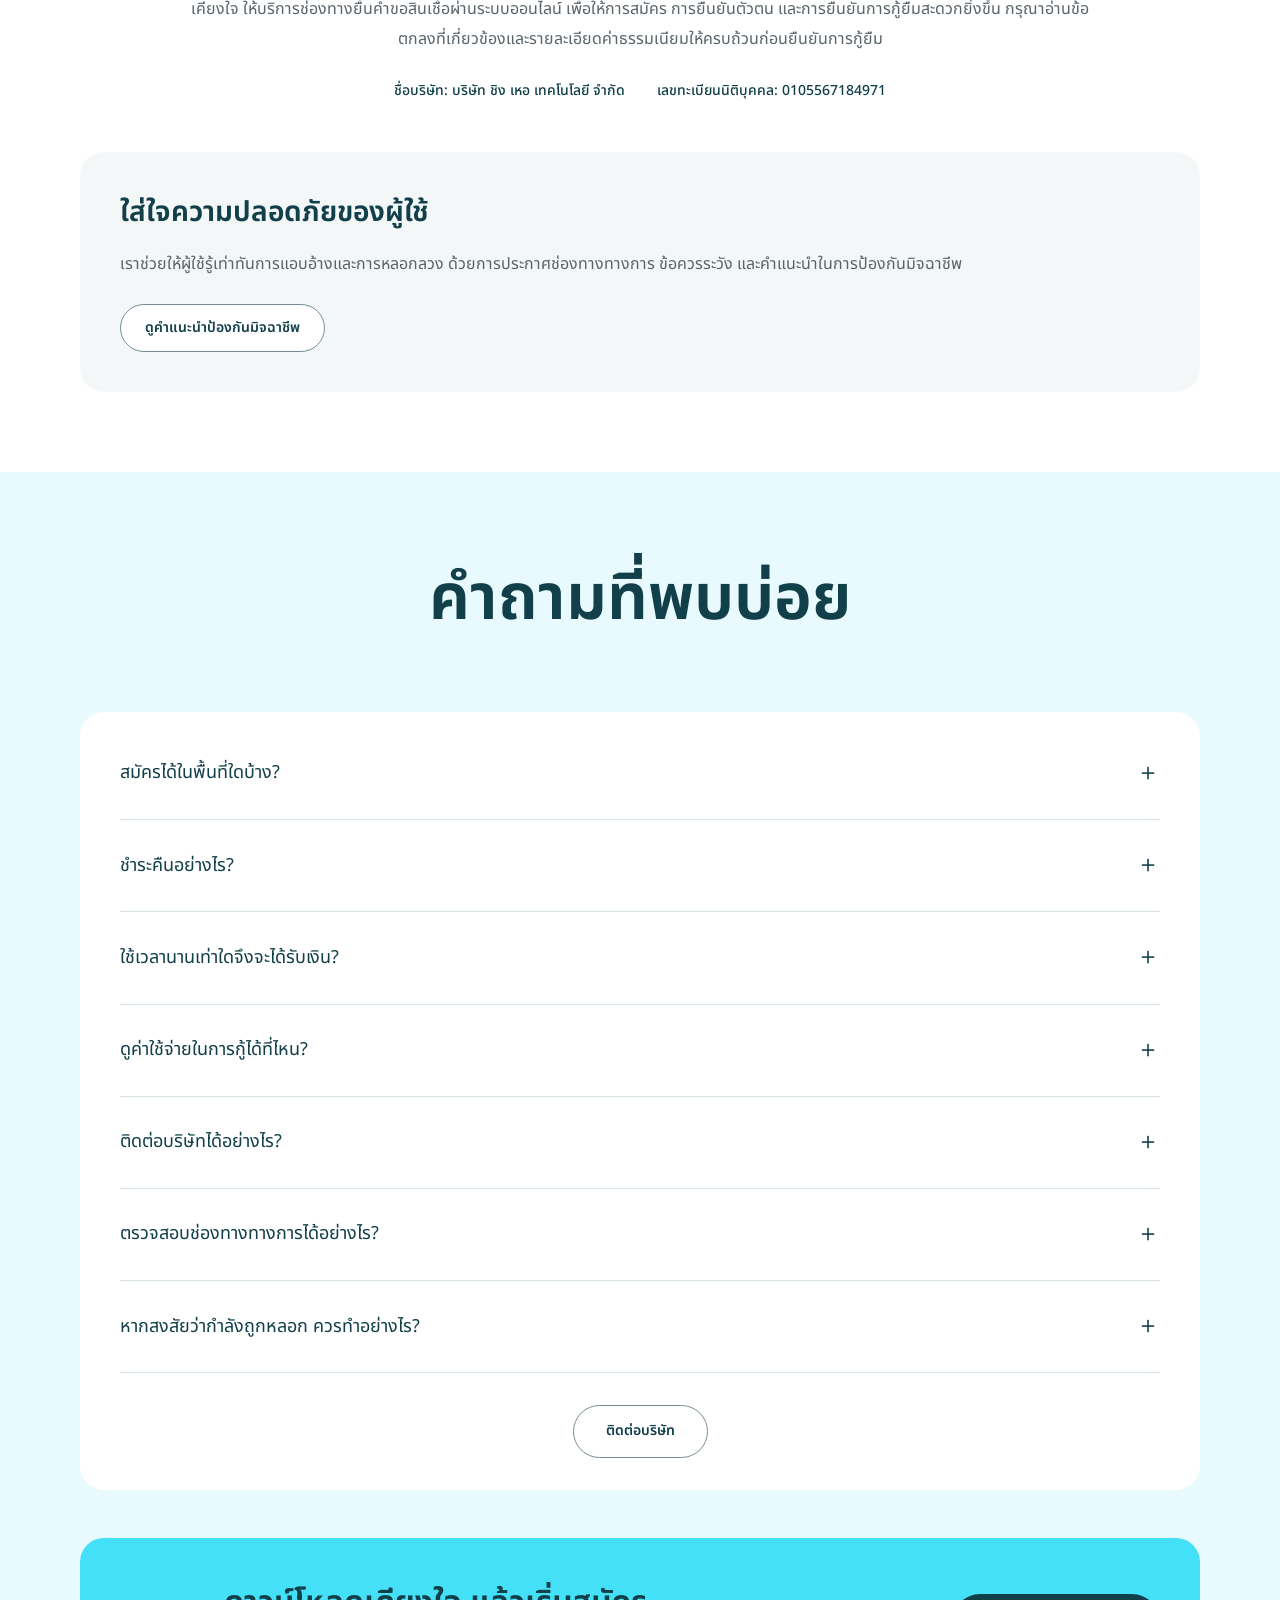
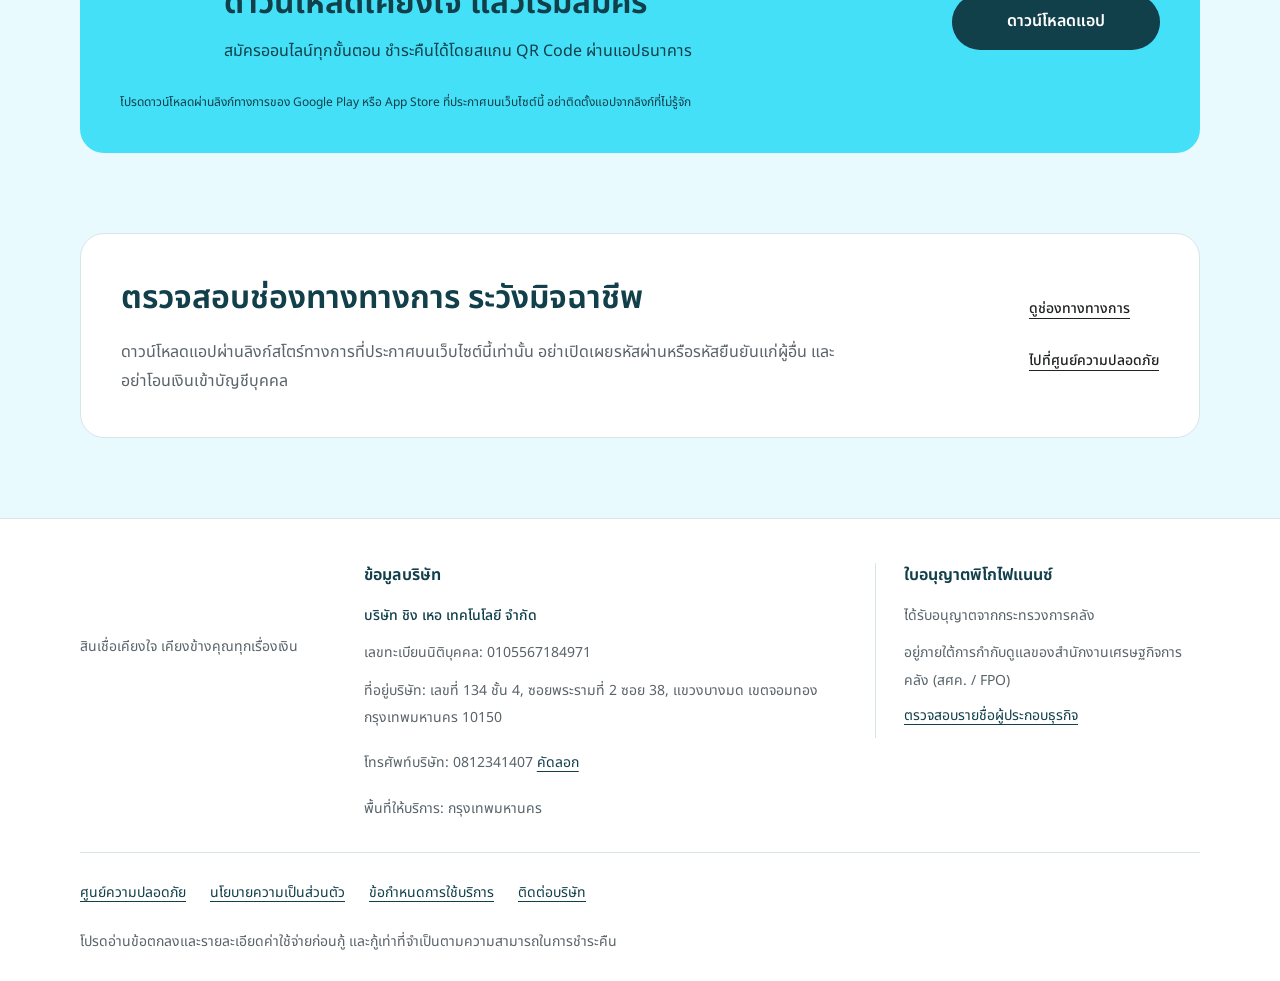
==== commit 54737e5e: "Show the complete scene and align layout with the reviewed product brief" ====
--- a/index.html
+++ b/index.html
@@ -4,10 +4,10 @@
 <meta name="theme-color" content="#44E0F8"><meta http-equiv="Content-Security-Policy" content="default-src 'self'; script-src 'self'; style-src 'self'; img-src 'self' data:; font-src 'self'; connect-src 'none'; object-src 'none'; base-uri 'self'; form-action 'none'">
 <title>หน้าแรก — เคียงใจ</title><link rel="icon" href="assets/brand/app-icon.png" type="image/png">
 <link rel="preload" href="assets/fonts/NotoSansThai-Variable.ttf" as="font" type="font/ttf" crossorigin>
-<link rel="stylesheet" href="assets/base.css?v=1be4f9f158c7"><link rel="stylesheet" href="assets/redesign.css?v=1be4f9f158c7"><script src="assets/app.js?v=1be4f9f158c7" defer></script></head>
+<link rel="stylesheet" href="assets/base.css?v=bb9c48715c04"><link rel="stylesheet" href="assets/redesign.css?v=bb9c48715c04"><script src="assets/app.js?v=bb9c48715c04" defer></script></head>
 <body><a class="skip-link" href="#main">ข้ามไปยังเนื้อหา</a><div id="kiangjai-v1">
 <header class="site-header"><div class="shell header-inner">
-<a class="brand-logo" href="index.html" aria-label="เคียงใจ — หน้าแรก"><img src="assets/brand/logo-horizontal.png" alt="เคียงใจ" width="632" height="240"></a>
+<a class="brand-logo" href="index.html" aria-label="เคียงใจ — หน้าแรก"><img src="assets/brand/logo-symbol.png" alt="เคียงใจ" width="136" height="128"></a>
 <button class="menu-toggle" type="button" aria-controls="main-nav" aria-expanded="false" aria-label="เปิดเมนู"><svg class="icon" aria-hidden="true" focusable="false" xmlns="http://www.w3.org/2000/svg" width="1em" height="1em" viewBox="0 0 24 24"><path fill="none" stroke="currentColor" stroke-linecap="round" stroke-linejoin="round" stroke-width="2" d="M4 5h16M4 12h16M4 19h16"/></svg><span>เมนู</span></button>
 <nav id="main-nav" aria-label="เมนูหลัก"><a href="index.html#kj-benefits">จุดเด่นของบริการ</a><a href="index.html#kj-steps">ขั้นตอนการสมัคร</a><a href="index.html#kj-about">เกี่ยวกับเรา</a><a href="index.html#kj-faq">คำถามที่พบบ่อย</a><a href="security.html">ศูนย์ความปลอดภัย</a></nav>
 <button class="button button-primary header-cta" type="button" data-download>ดาวน์โหลดแอป</button>
@@ -91,7 +91,7 @@
   <div class="company-intro"><p>เคียงใจ ให้บริการช่องทางยื่นคำขอสินเชื่อผ่านระบบออนไลน์ เพื่อให้การสมัคร การยืนยันตัวตน และการยืนยันการกู้ยืมสะดวกยิ่งขึ้น กรุณาอ่านข้อตกลงที่เกี่ยวข้องและรายละเอียดค่าธรรมเนียมให้ครบถ้วนก่อนยืนยันการกู้ยืม</p><div class="company-facts"><p>ชื่อบริษัท: บริษัท ชิง เหอ เทคโนโลยี จำกัด</p><p>เลขทะเบียนนิติบุคคล: 0105567184971</p></div></div>
   <div class="security-panel">
     <div class="security-intro"><h2>ใส่ใจความปลอดภัยของผู้ใช้</h2><p>เราช่วยให้ผู้ใช้รู้เท่าทันการแอบอ้างและการหลอกลวง ด้วยการประกาศช่องทางทางการ ข้อควรระวัง และคำแนะนำในการป้องกันมิจฉาชีพ</p><a class="button button-outline" href="security.html#reminders">ดูคำแนะนำป้องกันมิจฉาชีพ</a></div>
-    <div class="security-detail" id="kj-antifraud-banner"><h3>ตรวจสอบช่องทางทางการ ระวังมิจฉาชีพ</h3><p>ดาวน์โหลดแอปผ่านลิงก์สโตร์ทางการที่ประกาศบนเว็บไซต์นี้เท่านั้น อย่าเปิดเผยรหัสผ่านหรือรหัสยืนยันแก่ผู้อื่น และอย่าโอนเงินเข้าบัญชีบุคคล</p><nav class="security-links" aria-label="ศูนย์ความปลอดภัย"><a href="security.html#channels">ดูช่องทางทางการ</a><a href="security.html">ไปที่ศูนย์ความปลอดภัย</a></nav></div>
+
   </div>
 </div></section>
 
@@ -108,6 +108,8 @@
       </div><div class="faq-contact"><button class="button button-outline" type="button" data-contact>ติดต่อบริษัท</button></div></div>
   <section class="download" aria-labelledby="download-section-title"><div class="download-identity"><img src="assets/brand/app-icon.png" alt="ไอคอนแอปเคียงใจ" width="240" height="240" loading="lazy"><div><h2 id="download-section-title">ดาวน์โหลดเคียงใจ แล้วเริ่มสมัคร</h2><p>สมัครออนไลน์ทุกขั้นตอน ชำระคืนได้โดยสแกน QR Code ผ่านแอปธนาคาร</p></div></div><button class="button button-dark" type="button" data-download>ดาวน์โหลดแอป</button><p class="download-note" id="kj-home-download-safety">โปรดดาวน์โหลดผ่านลิงก์ทางการของ Google Play หรือ App Store ที่ประกาศบนเว็บไซต์นี้ อย่าติดตั้งแอปจากลิงก์ที่ไม่รู้จัก</p></section>
 </div></section>
+
+<section class="official-section section" aria-labelledby="official-title"><div class="shell"><div class="official-panel" id="kj-antifraud-banner"><h3 id="official-title">ตรวจสอบช่องทางทางการ ระวังมิจฉาชีพ</h3><p>ดาวน์โหลดแอปผ่านลิงก์สโตร์ทางการที่ประกาศบนเว็บไซต์นี้เท่านั้น อย่าเปิดเผยรหัสผ่านหรือรหัสยืนยันแก่ผู้อื่น และอย่าโอนเงินเข้าบัญชีบุคคล</p><nav class="security-links" aria-label="ศูนย์ความปลอดภัย"><a href="security.html#channels">ดูช่องทางทางการ</a><a href="security.html">ไปที่ศูนย์ความปลอดภัย</a></nav></div></div></section>
 </main>
 
 <footer class="kj-footer">
--- a/assets/redesign.css
+++ b/assets/redesign.css
@@ -24,12 +24,12 @@
   --space-4:32px;
   --space-5:40px;
   --space-6:48px;
-  --section-space:88px;
+  --section-space:80px;
   --radius:24px;
   --font-body:16px;
   --font-caption:14px;
   --font-small:12px;
-  --font-h2:44px;
+  --font-h2:64px;
   --font-h3:24px;
   --accent:var(--ink);
   --accent-dark:#215b68;
@@ -39,7 +39,7 @@
 }
 html {
   scroll-behavior:smooth;
-  scroll-padding-top:24px;
+  scroll-padding-top:104px;
 }
 body {
   color:var(--text);
@@ -55,9 +55,11 @@
 }
 h2 {
   font-size:var(--font-h2);
+  text-wrap:balance;
 }
 h3 {
   font-size:var(--font-h3);
+  text-wrap:balance;
 }
 img {
   display:block;
@@ -83,7 +85,7 @@
   padding-block:var(--section-space);
 }
 .section-heading {
-  margin-bottom:48px;
+  margin-bottom:64px;
   text-align:center;
 }
 .section-heading h2 {
@@ -151,7 +153,8 @@
 }
 /* ATS reference: one compact header, one complete scene, one color navigation band. */
 .site-header {
-  position:relative;
+  position:sticky;
+  top:0;
   z-index:20;
   background:white;
   border-bottom:1px solid #ecf0f1;
@@ -164,7 +167,11 @@
   padding:0;
 }
 .brand-logo {
-  width:144px;
+  width:56px;
+  height:56px;
+  display:flex;
+  align-items:center;
+  justify-content:center;
   flex-shrink:0;
 }
 .brand-logo img {
@@ -207,82 +214,87 @@
   clip-path:inset(50%);
 }
 .hero {
-  position:relative;
-  isolation:isolate;
-  overflow:hidden;
-  background:#f8fbfb;
+  display:grid;
+  grid-template-columns:minmax(0,1fr) minmax(0,3fr);
+  background:var(--cyan-soft);
 }
 .hero-scene {
-  position:absolute;
-  inset:0 0 0 40%;
-  z-index:-1;
-}
-.hero-scene img {
-  width:100%;
-  height:100%;
-  object-fit:cover;
-  object-position:right top;
-}
-.hero-scene:after {
-  content:'';
-  position:absolute;
-  inset:0;
-  background:linear-gradient(90deg,#f8fbfb 0%,#f8fbfbb3 14%,#f8fbfb00 42%);
-}
-.hero-stage {
+  grid-column:2;
+  grid-row:1;
   display:flex;
   align-items:center;
-  min-height:680px;
-  padding-block:48px;
+  background:var(--cyan-soft);
+  min-width:0;
+}
+.hero-scene img {
+  display:block;
+  width:100%;
+  height:auto;
+}
+.hero-stage {
+  grid-column:1;
+  grid-row:1;
+  display:flex;
+  align-items:center;
+  width:auto;
+  margin:0;
+  padding:32px clamp(20px,2.2vw,40px);
+  min-width:0;
 }
 .hero-copy {
-  width:52%;
+  width:100%;
   text-align:center;
-  min-width:0;
 }
 .hero-copy h1 {
-  font-size:52px;
-  line-height:1.4;
+  font-size:clamp(30px,3.1vw,44px);
+  line-height:1.45;
 }
 .hero-copy h1 small {
   display:block;
+  font-size:14px;
+  font-weight:500;
+  margin-bottom:12px;
+}
+.hero-credit {
+  margin-top:20px;
+}
+.hero-credit>p:first-child {
+  font-size:14px;
+  color:var(--muted);
+}
+.hero-amount {
+  font-size:clamp(40px,4.3vw,64px);
+  font-weight:700;
+  line-height:1.25;
+  color:var(--ink);
+  font-variant-numeric:tabular-nums;
+  white-space:nowrap;
+}
+.hero-amount span {
   font-size:18px;
   font-weight:500;
-  margin-bottom:12px;
-}
-.hero-credit {
-  margin-top:24px;
-}
-.hero-credit>p:first-child {
+}
+.hero-benefits {
+  font-size:14px;
+  line-height:1.8;
+  margin:20px auto;
+  max-width:280px;
+  text-wrap:balance;
+}
+.hero-copy>.button {
+  min-width:0;
+  width:100%;
+  max-width:240px;
+  min-height:48px;
+  padding:12px 16px;
   font-size:16px;
-  color:var(--muted);
-}
-.hero-amount {
-  font-size:64px;
-  font-weight:700;
-  line-height:1.2;
-  color:var(--ink);
-  font-variant-numeric:tabular-nums;
-}
-.hero-amount span {
-  font-size:24px;
-  font-weight:500;
-}
-.hero-benefits {
-  font-size:16px;
-  margin:24px auto;
-  text-wrap:balance;
-  max-width:480px;
-}
-.hero-copy>.button {
-  min-width:240px;
 }
 .hero-disclaimer {
   font-size:12px;
   line-height:1.85;
   color:var(--muted);
-  max-width:480px;
   margin:16px auto 0;
+  max-width:300px;
   text-wrap:balance;
 }
 .quick-nav {
@@ -319,21 +331,22 @@
 /* One continuous product region and large panels, rather than scattered small cards. */
 .product-section {
   background:var(--cyan-soft);
+  padding-top:160px;
   padding-bottom:0;
 }
 .product-panel {
   background:white;
-  padding:48px;
+  padding:40px;
   border-radius:24px;
 }
 .benefit-columns {
   display:grid;
   grid-template-columns:repeat(2,minmax(0,1fr));
-  gap:48px 40px;
+  gap:40px 32px;
 }
 .benefit-item {
   display:grid;
-  grid-template-columns:88px 1fr;
+  grid-template-columns:120px 1fr;
   gap:24px;
   text-align:left;
   min-width:0;
@@ -343,20 +356,20 @@
   display:flex;
   align-items:center;
   justify-content:center;
-  width:88px;
-  height:88px;
+  width:120px;
+  height:120px;
   color:var(--ink);
 }
 .feature-icon .icon {
-  width:80px;
-  height:80px;
+  width:112px;
+  height:112px;
 }
 .feature-icon .icon [opacity] {
   fill:var(--brand);
   opacity:1;
 }
 .benefit-item h3 {
-  font-size:24px;
+  font-size:28px;
   margin-bottom:8px;
   color:var(--ink);
 }
@@ -379,10 +392,10 @@
 }
 .application-steps h2 {
   text-align:center;
-  margin-bottom:48px;
+  margin-bottom:64px;
 }
 .steps-panel {
-  padding:48px;
+  padding:40px;
   background:white;
   border-radius:24px;
 }
@@ -501,8 +514,7 @@
   margin:0;
 }
 .security-panel {
-  display:grid;
-  grid-template-columns:1fr 1fr;
+  display:block;
   gap:48px;
   margin-top:48px;
   padding:40px;
@@ -900,7 +912,7 @@
   width:min(var(--content-width),calc(100% - var(--gutter)*2));
 }
 .secondary-page h2 {
-  font-size:var(--font-h2);
+  font-size:32px;
 }
 .secondary-page .kj-section>p {
   font-size:16px;
@@ -942,15 +954,6 @@
   }
   .header-inner {
     gap:16px;
-  }
-  .brand-logo {
-    width:136px;
-  }
-  .hero-copy h1 {
-    font-size:48px;
-  }
-  .hero-scene {
-    left:38%;
   }
   .benefit-item {
     grid-template-columns:72px 1fr;
@@ -1004,27 +1007,6 @@
     font-size:16px;
     padding:12px 0;
   }
-  .hero-stage {
-    min-height:640px;
-  }
-  .hero-copy {
-    width:55%;
-  }
-  .hero-copy h1 {
-    font-size:44px;
-  }
-  .hero-amount {
-    font-size:60px;
-  }
-  .hero-scene {
-    left:35%;
-  }
-  .hero-scene img {
-    object-position:75% top;
-  }
-  .hero-benefits,.hero-disclaimer {
-    max-width:300px;
-  }
   .quick-nav a {
     gap:16px;
     font-size:16px;
@@ -1086,16 +1068,13 @@
 @media(max-width:760px) {
   :root {
     --gutter:24px;
-    --section-space:56px;
-    --font-h2:30px;
+    --section-space:80px;
+    --font-h2:40px;
     --font-h3:22px;
   }
   .header-inner {
-    min-height:72px;
+    min-height:64px;
     gap:12px;
-  }
-  .brand-logo {
-    width:112px;
   }
   .header-cta {
     display:inline-flex;
@@ -1108,71 +1087,6 @@
     height:44px;
     min-width:44px;
     margin-left:0!important;
-  }
-  .hero-stage {
-    min-height:568px;
-    padding:32px 0 72px;
-    align-items:flex-start;
-    position:relative;
-  }
-  .hero-copy {
-    width:66%;
-    text-align:left;
-  }
-  .hero-copy h1 {
-    font-size:34px;
-    line-height:1.45;
-  }
-  .hero-copy h1 small {
-    font-size:14px;
-    margin-bottom:12px;
-  }
-  .hero-credit {
-    margin-top:20px;
-  }
-  .hero-credit>p:first-child {
-    font-size:14px;
-  }
-  .hero-amount {
-    font-size:48px;
-  }
-  .hero-amount span {
-    font-size:18px;
-  }
-  .hero-benefits {
-    font-size:15px;
-    line-height:1.9;
-    margin:20px 0;
-    max-width:215px;
-    text-wrap:balance;
-  }
-  .hero-copy>.button {
-    min-width:0;
-    width:200px;
-    max-width:100%;
-    font-size:16px;
-    padding-inline:20px;
-  }
-  .hero-disclaimer {
-    position:absolute;
-    left:0;
-    right:0;
-    bottom:24px;
-    width:100%;
-    max-width:none;
-    font-size:12px;
-    text-align:left;
-    margin:0;
-    text-wrap:balance;
-  }
-  .hero-scene {
-    inset:160px 0 0 36%;
-  }
-  .hero-scene img {
-    object-position:70% top;
-  }
-  .hero-scene:after {
-    background:linear-gradient(90deg,#f8fbfb 0%,#f8fbfbf5 24%,#f8fbfb00 52%),linear-gradient(180deg,#f8fbfb 0px,#f8fbfb00 32px),linear-gradient(0deg,#f8fbfb 0%,#f8fbfb00 24%);
   }
   .quick-nav>.shell {
     width:calc(100% - 32px);
@@ -1497,27 +1411,11 @@
   }
 }
 @media(max-width:380px) {
-  .brand-logo {
-    width:104px;
-  }
   .header-cta {
     padding-inline:12px;
   }
   .header-inner {
     gap:8px;
-  }
-  .hero-copy h1 {
-    font-size:32px;
-  }
-  .hero-amount {
-    font-size:44px;
-  }
-  .hero-copy {
-    width:68%;
-  }
-  .hero-benefits {
-    font-size:14px;
-    max-width:200px;
   }
   .benefit-item {
     grid-template-columns:48px 1fr;
@@ -1548,3 +1446,214 @@
     transition:none!important;
   }
 }
+
+/* Complete-scene photography: no mask, gradient, filter, cropping or overlap. */
+.official-section {
+  padding-top:0;
+  background:var(--cyan-soft);
+}
+.official-panel {
+  display:grid;
+  grid-template-columns:1fr auto;
+  align-items:center;
+  gap:16px 48px;
+  padding:40px;
+  border:1px solid var(--line);
+  border-radius:24px;
+  background:var(--paper);
+}
+.official-panel h3 {
+  font-size:32px;
+  grid-column:1;
+}
+.official-panel>p {
+  grid-column:1;
+  max-width:720px;
+  color:var(--muted);
+}
+.official-panel .security-links {
+  grid-column:2;
+  grid-row:1/3;
+  flex-direction:column;
+  margin:0;
+  gap:8px;
+}
+@media(max-width:1040px) {
+  .hero {
+    grid-template-columns:minmax(0,1fr) minmax(0,2fr);
+  }
+  .hero-stage {
+    padding:24px;
+  }
+  .hero-copy h1 {
+    font-size:30px;
+  }
+  .hero-amount {
+    font-size:44px;
+  }
+}
+@media(max-width:760px) {
+  html {
+    scroll-padding-top:24px;
+  }
+  .site-header {
+    position:relative;
+  }
+  .brand-logo {
+    width:44px;
+    height:44px;
+  }
+  .hero {
+    display:flex;
+    flex-direction:column;
+  }
+  .hero-stage {
+    order:0;
+    padding:24px;
+  }
+  .hero-scene {
+    order:1;
+  }
+  .hero-copy {
+    display:grid;
+    grid-template-columns:1.1fr 1fr;
+    gap:12px 16px;
+    align-items:center;
+    text-align:left;
+  }
+  .hero-copy h1 {
+    font-size:24px;
+    line-height:1.4;
+  }
+  .hero-copy h1 small {
+    font-size:12px;
+    margin-bottom:8px;
+  }
+  .hero-credit {
+    margin:0;
+    text-align:right;
+  }
+  .hero-credit>p:first-child {
+    font-size:12px;
+  }
+  .hero-amount {
+    font-size:36px;
+  }
+  .hero-amount span {
+    font-size:14px;
+  }
+  .hero-benefits,.hero-disclaimer {
+    grid-column:1/-1;
+    max-width:none;
+    margin:0;
+    text-align:center;
+  }
+  .hero-benefits {
+    font-size:14px;
+    line-height:1.7;
+  }
+  .hero-copy>.button {
+    grid-column:1/-1;
+    justify-self:center;
+    max-width:280px;
+  }
+  .hero-disclaimer {
+    font-size:12px;
+    line-height:1.75;
+  }
+  .product-section {
+    padding-top:80px;
+  }
+  .section-heading,.application-steps h2 {
+    margin-bottom:40px;
+  }
+  .quick-nav a {
+    min-height:120px;
+    font-size:14px;
+    display:grid;
+    grid-template-rows:40px 48px;
+    align-content:center;
+    justify-items:center;
+    gap:8px;
+  }
+  .quick-nav a>span {
+    align-self:center;
+  }
+  .quick-nav>.shell {
+    padding-block:12px;
+  }
+  .feature-icon,.feature-icon .icon {
+    width:64px;
+    height:64px;
+  }
+  .benefit-item {
+    grid-template-columns:64px 1fr;
+    gap:16px;
+  }
+  .benefit-columns {
+    gap:32px;
+  }
+  .official-panel {
+    display:block;
+    padding:24px;
+    border-radius:20px;
+  }
+  .official-panel h3 {
+    font-size:28px;
+    margin-bottom:16px;
+  }
+  .official-panel .security-links {
+    margin-top:24px;
+  }
+}
+@media(max-width:380px) {
+  .hero-stage {
+    padding:24px;
+  }
+  .hero-copy {
+    gap:12px;
+  }
+  .hero-copy h1 {
+    font-size:22px;
+  }
+  .hero-amount {
+    font-size:32px;
+  }
+}
+@media(min-width:761px) and (max-width:900px) {
+  .hero {
+    display:flex;
+    flex-direction:column;
+  }
+  .hero-stage {
+    order:0;
+    padding:24px 40px;
+  }
+  .hero-scene {
+    order:1;
+  }
+  .hero-copy {
+    display:grid;
+    grid-template-columns:1.1fr 1fr;
+    gap:12px 24px;
+    align-items:center;
+    text-align:left;
+  }
+  .hero-copy h1 {
+    font-size:32px;
+  }
+  .hero-credit {
+    margin:0;
+    text-align:right;
+  }
+  .hero-benefits,.hero-disclaimer {
+    grid-column:1/-1;
+    max-width:none;
+    margin:0;
+    text-align:center;
+  }
+  .hero-copy>.button {
+    grid-column:1/-1;
+    justify-self:center;
+  }
+}
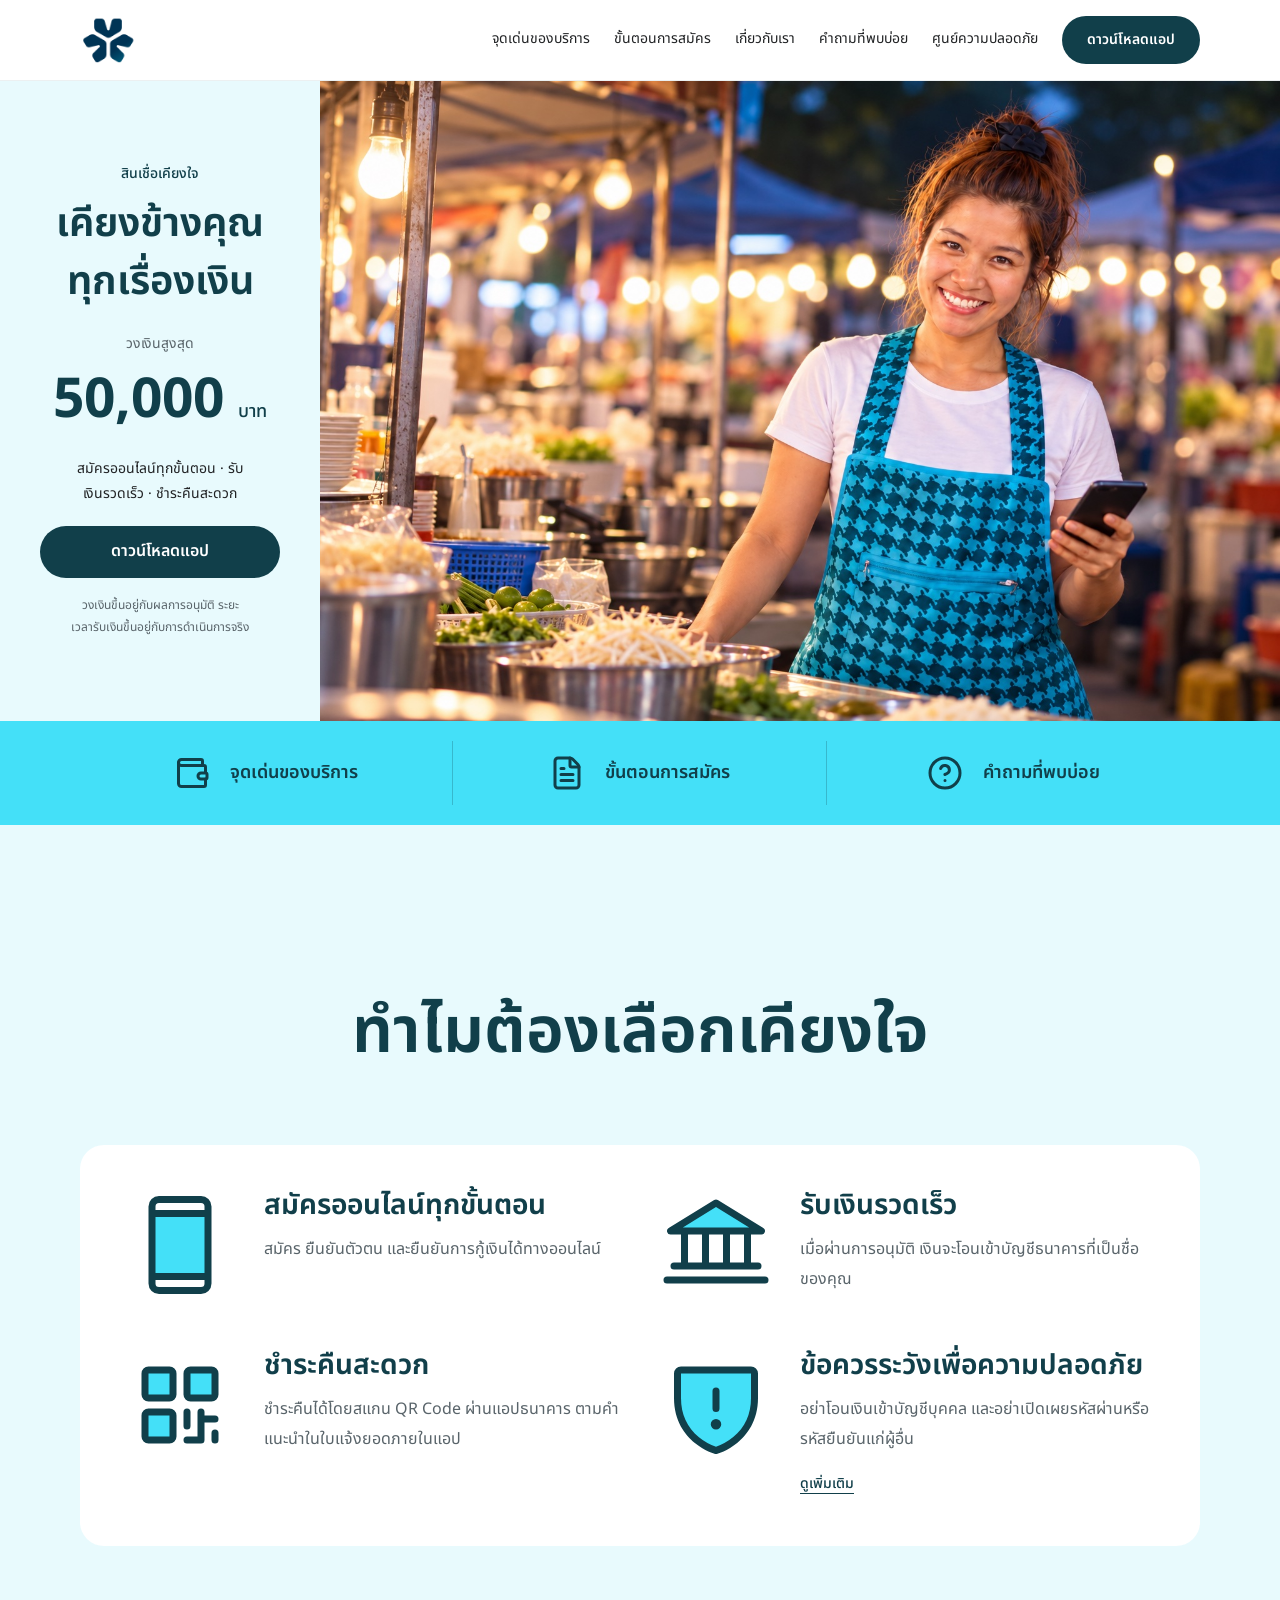
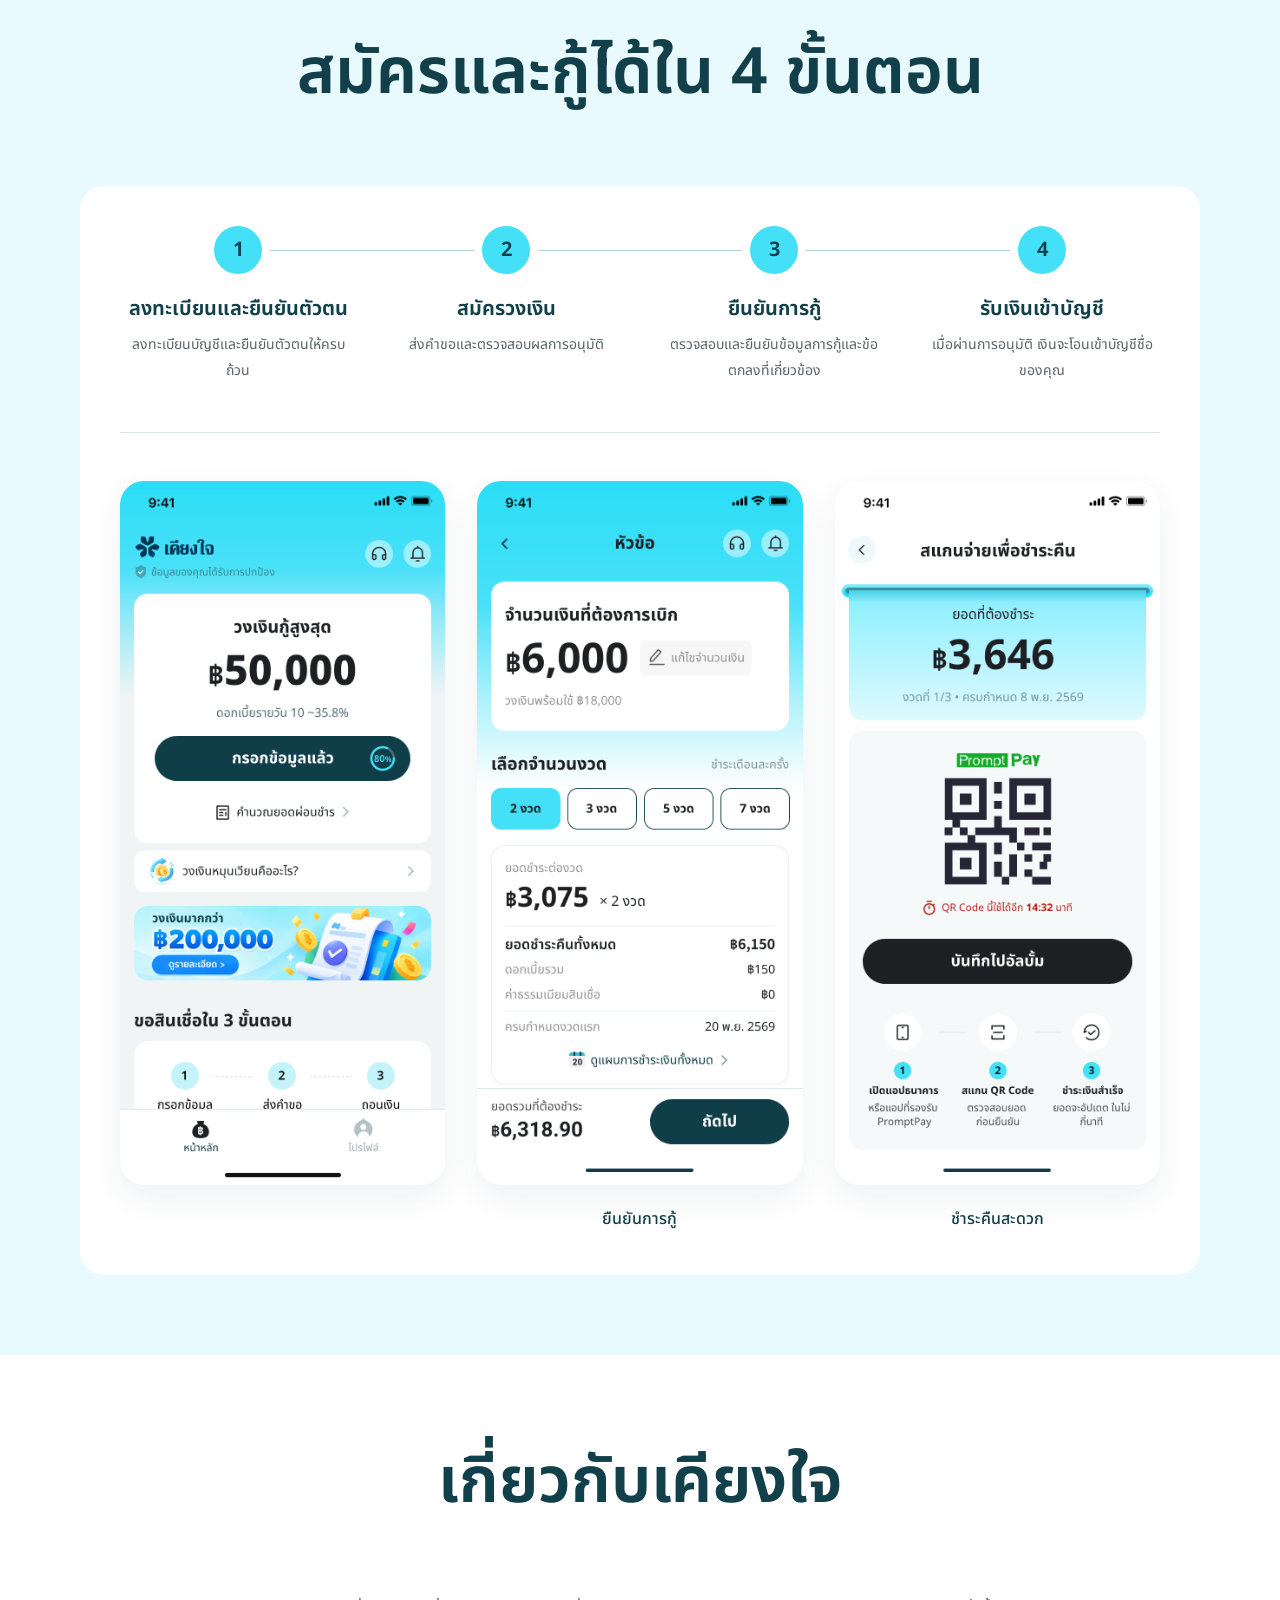
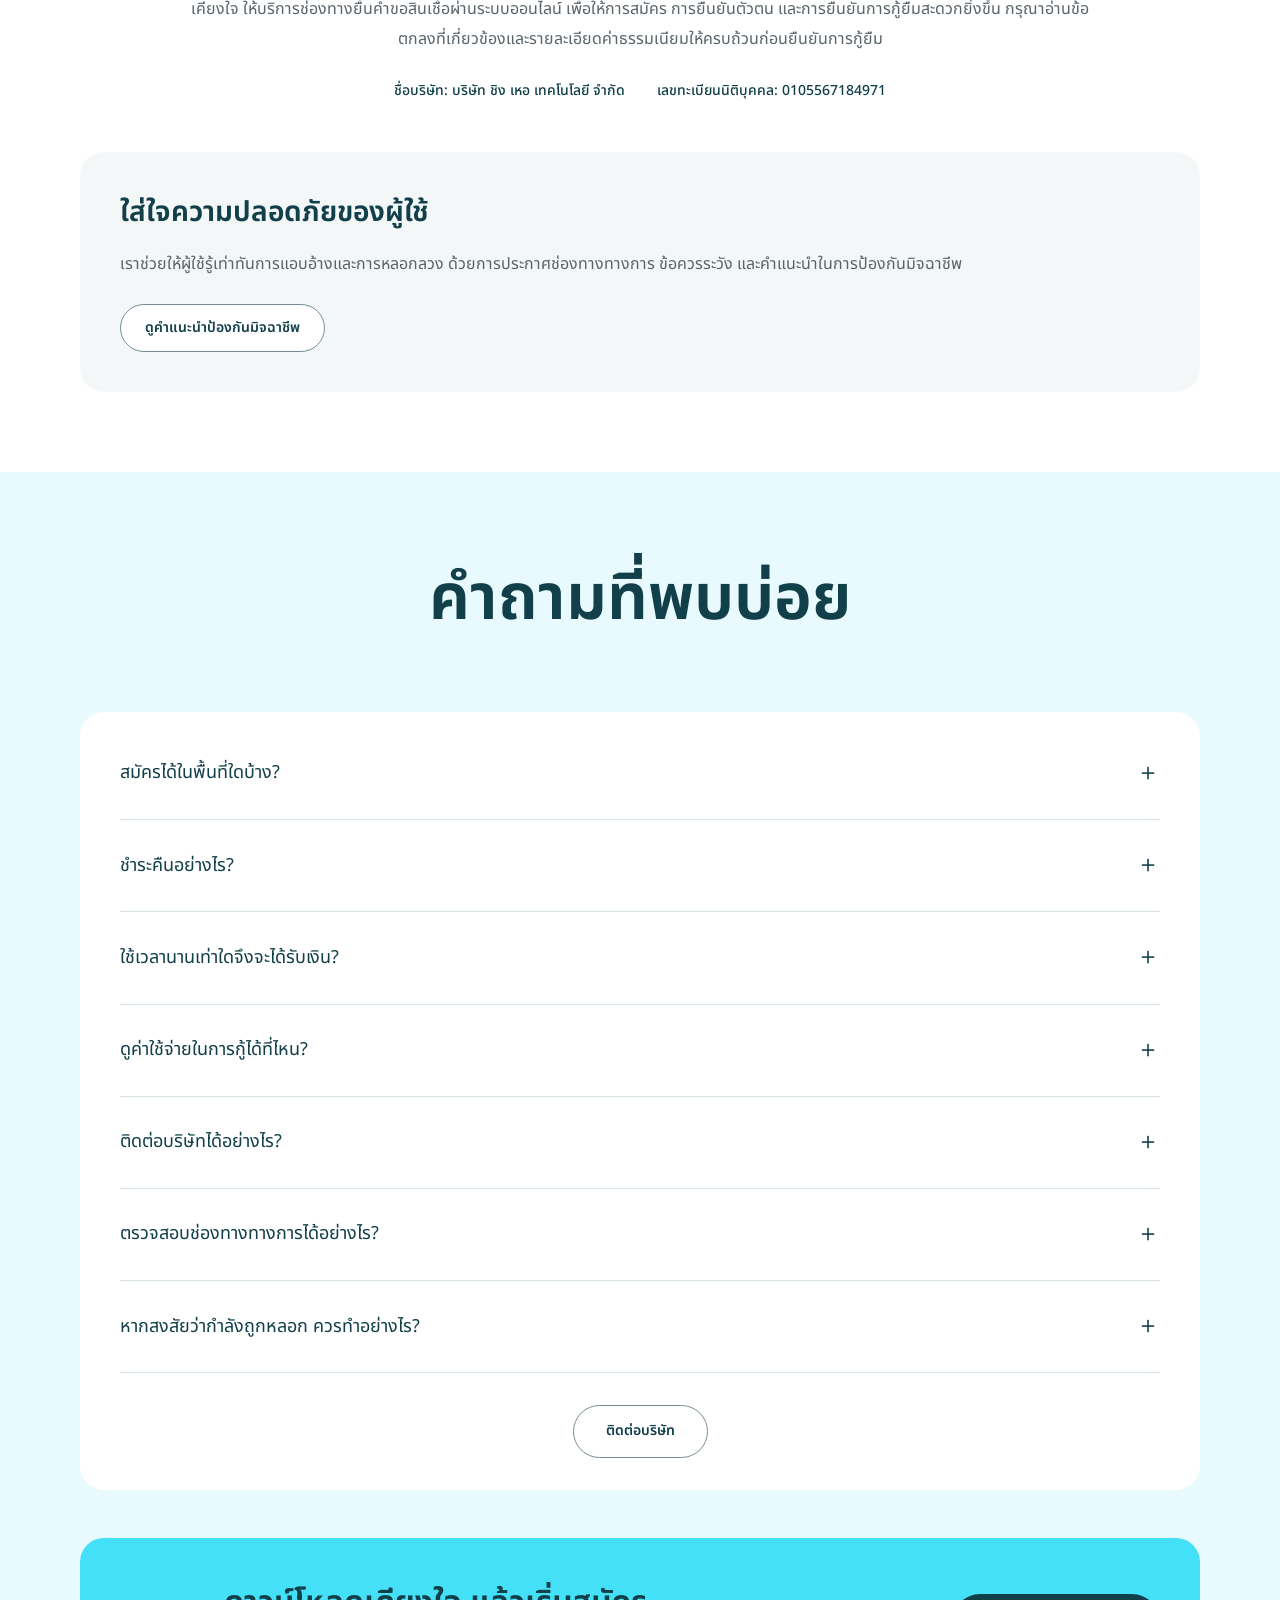
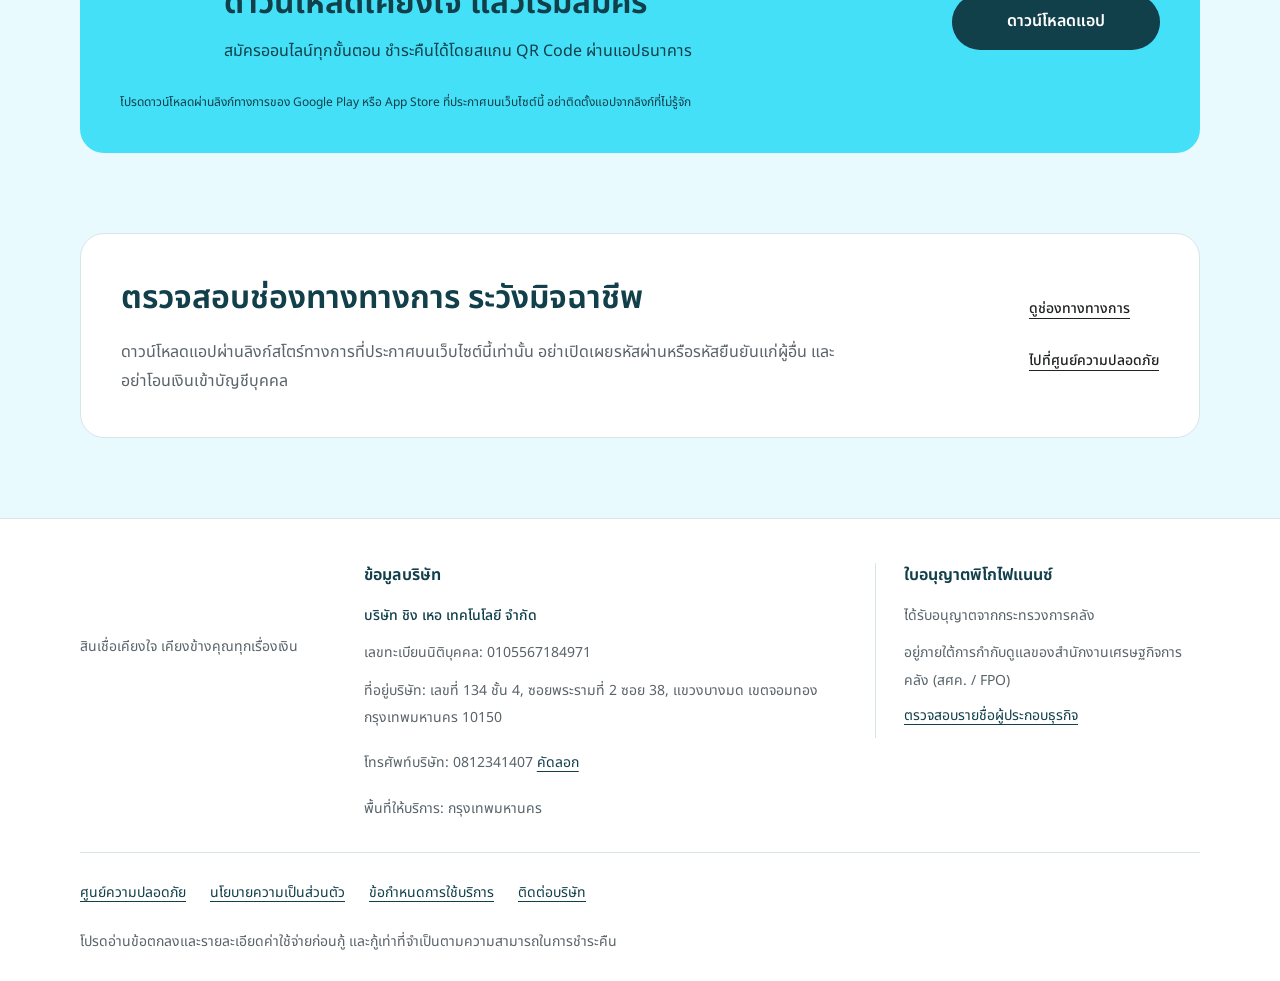
==== commit 4360bc70: "Correct intrinsic dimensions of the supplied navigation logo" ====
--- a/index.html
+++ b/index.html
@@ -7,7 +7,7 @@
 <link rel="stylesheet" href="assets/base.css?v=bb9c48715c04"><link rel="stylesheet" href="assets/redesign.css?v=bb9c48715c04"><script src="assets/app.js?v=bb9c48715c04" defer></script></head>
 <body><a class="skip-link" href="#main">ข้ามไปยังเนื้อหา</a><div id="kiangjai-v1">
 <header class="site-header"><div class="shell header-inner">
-<a class="brand-logo" href="index.html" aria-label="เคียงใจ — หน้าแรก"><img src="assets/brand/logo-symbol.png" alt="เคียงใจ" width="136" height="128"></a>
+<a class="brand-logo" href="index.html" aria-label="เคียงใจ — หน้าแรก"><img src="assets/brand/logo-symbol.png" alt="เคียงใจ" width="136" height="136"></a>
 <button class="menu-toggle" type="button" aria-controls="main-nav" aria-expanded="false" aria-label="เปิดเมนู"><svg class="icon" aria-hidden="true" focusable="false" xmlns="http://www.w3.org/2000/svg" width="1em" height="1em" viewBox="0 0 24 24"><path fill="none" stroke="currentColor" stroke-linecap="round" stroke-linejoin="round" stroke-width="2" d="M4 5h16M4 12h16M4 19h16"/></svg><span>เมนู</span></button>
 <nav id="main-nav" aria-label="เมนูหลัก"><a href="index.html#kj-benefits">จุดเด่นของบริการ</a><a href="index.html#kj-steps">ขั้นตอนการสมัคร</a><a href="index.html#kj-about">เกี่ยวกับเรา</a><a href="index.html#kj-faq">คำถามที่พบบ่อย</a><a href="security.html">ศูนย์ความปลอดภัย</a></nav>
 <button class="button button-primary header-cta" type="button" data-download>ดาวน์โหลดแอป</button>
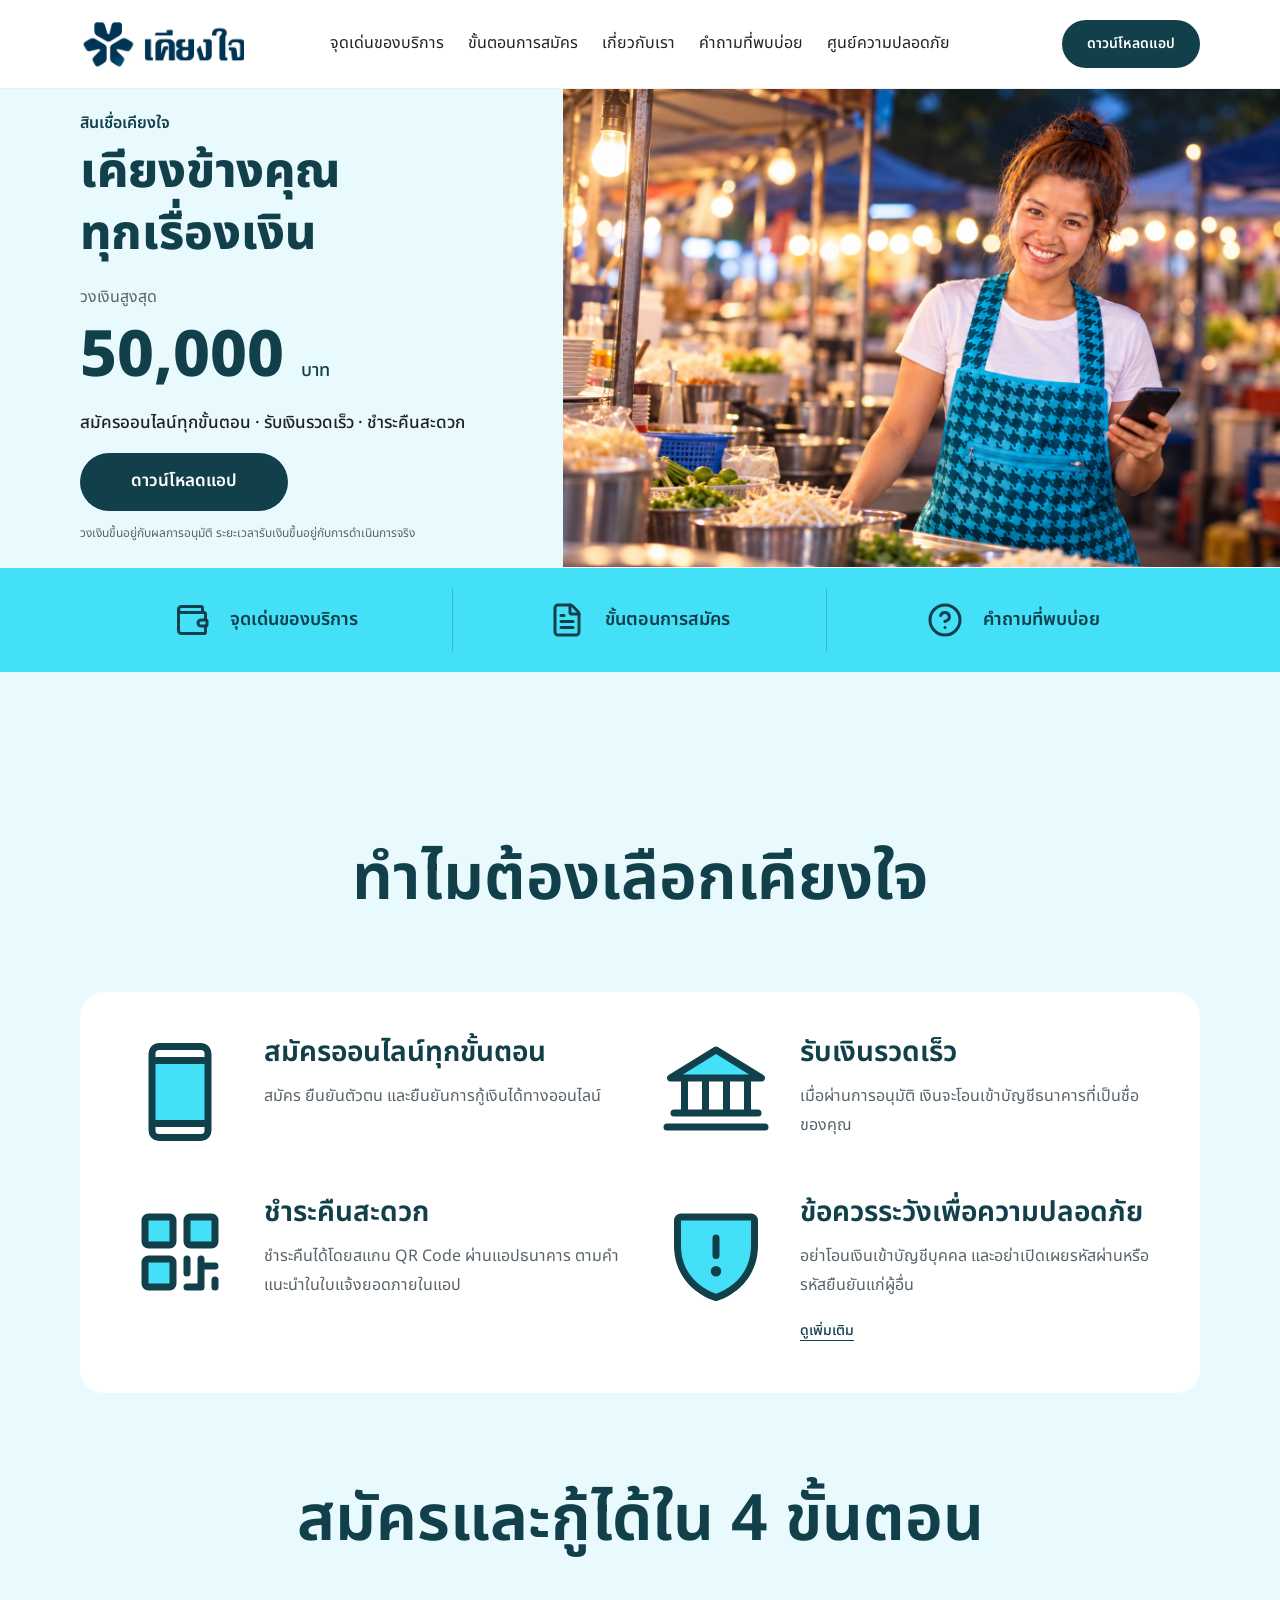
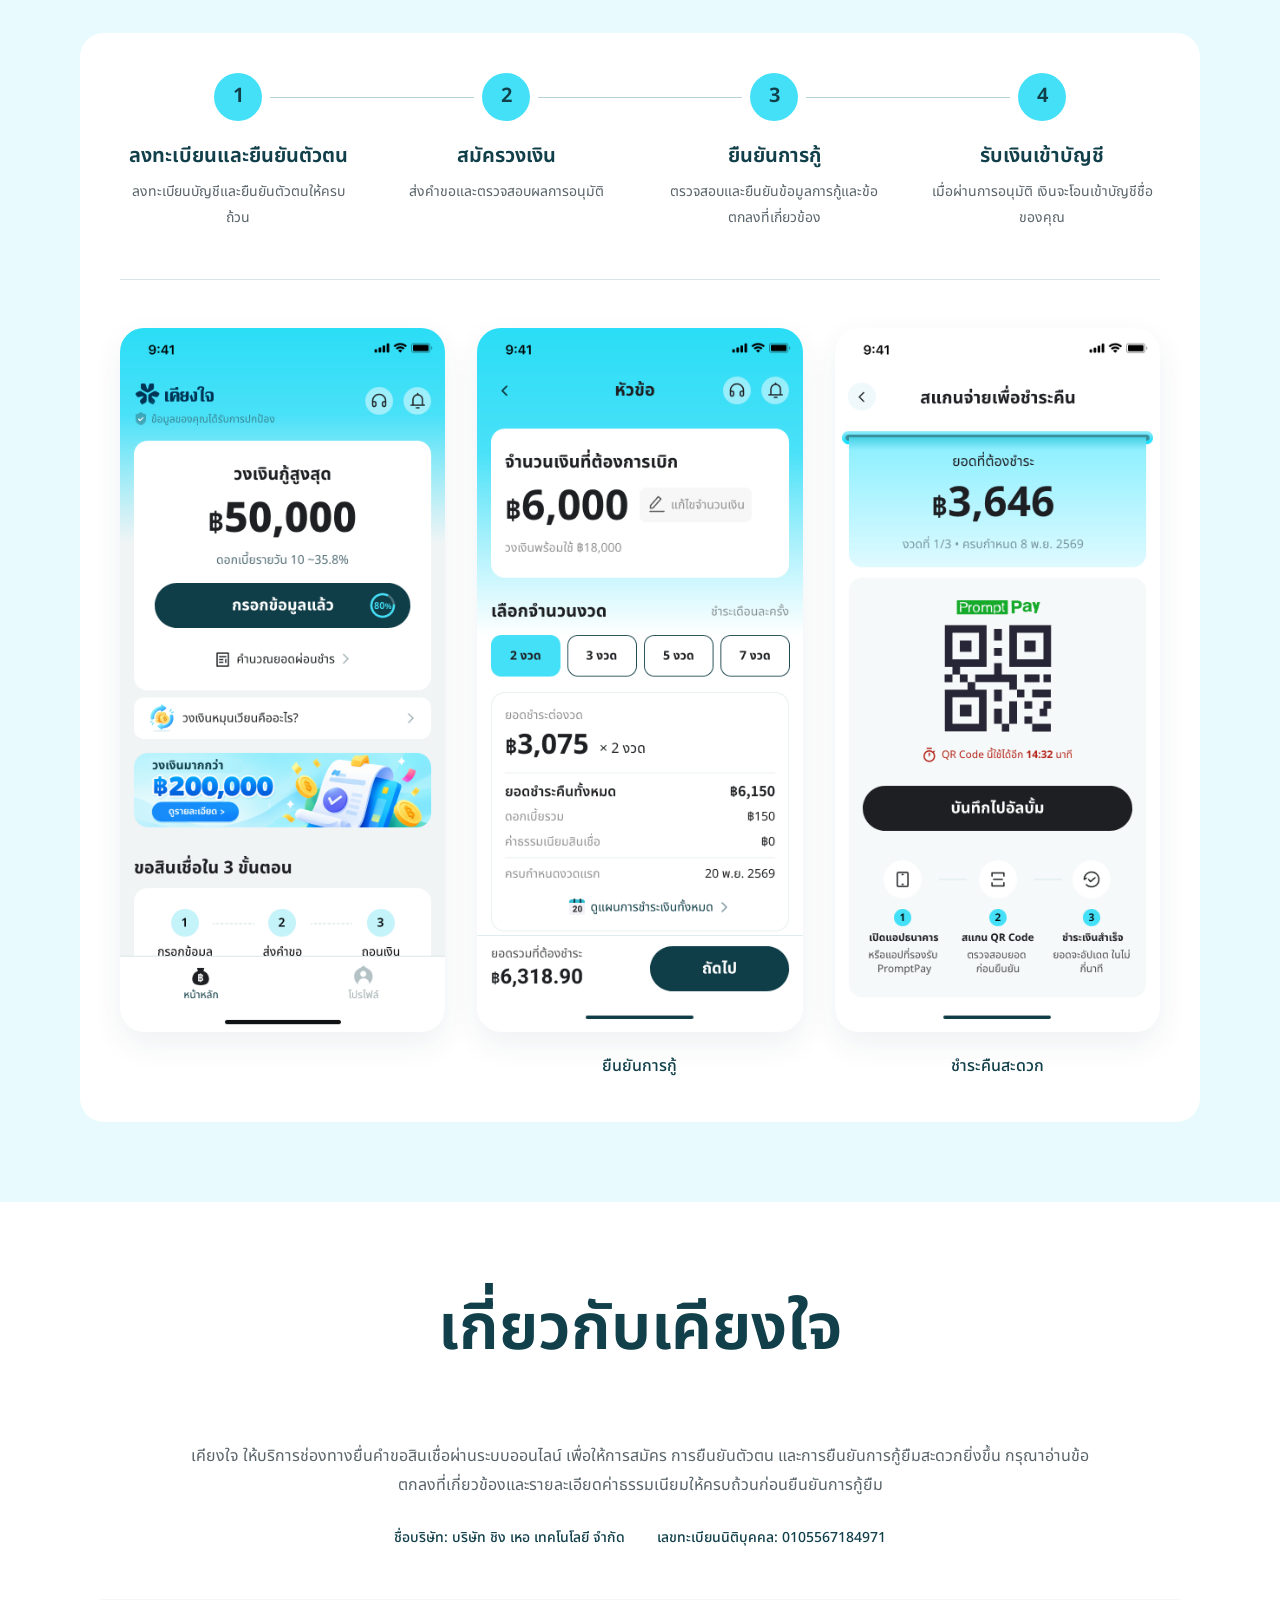
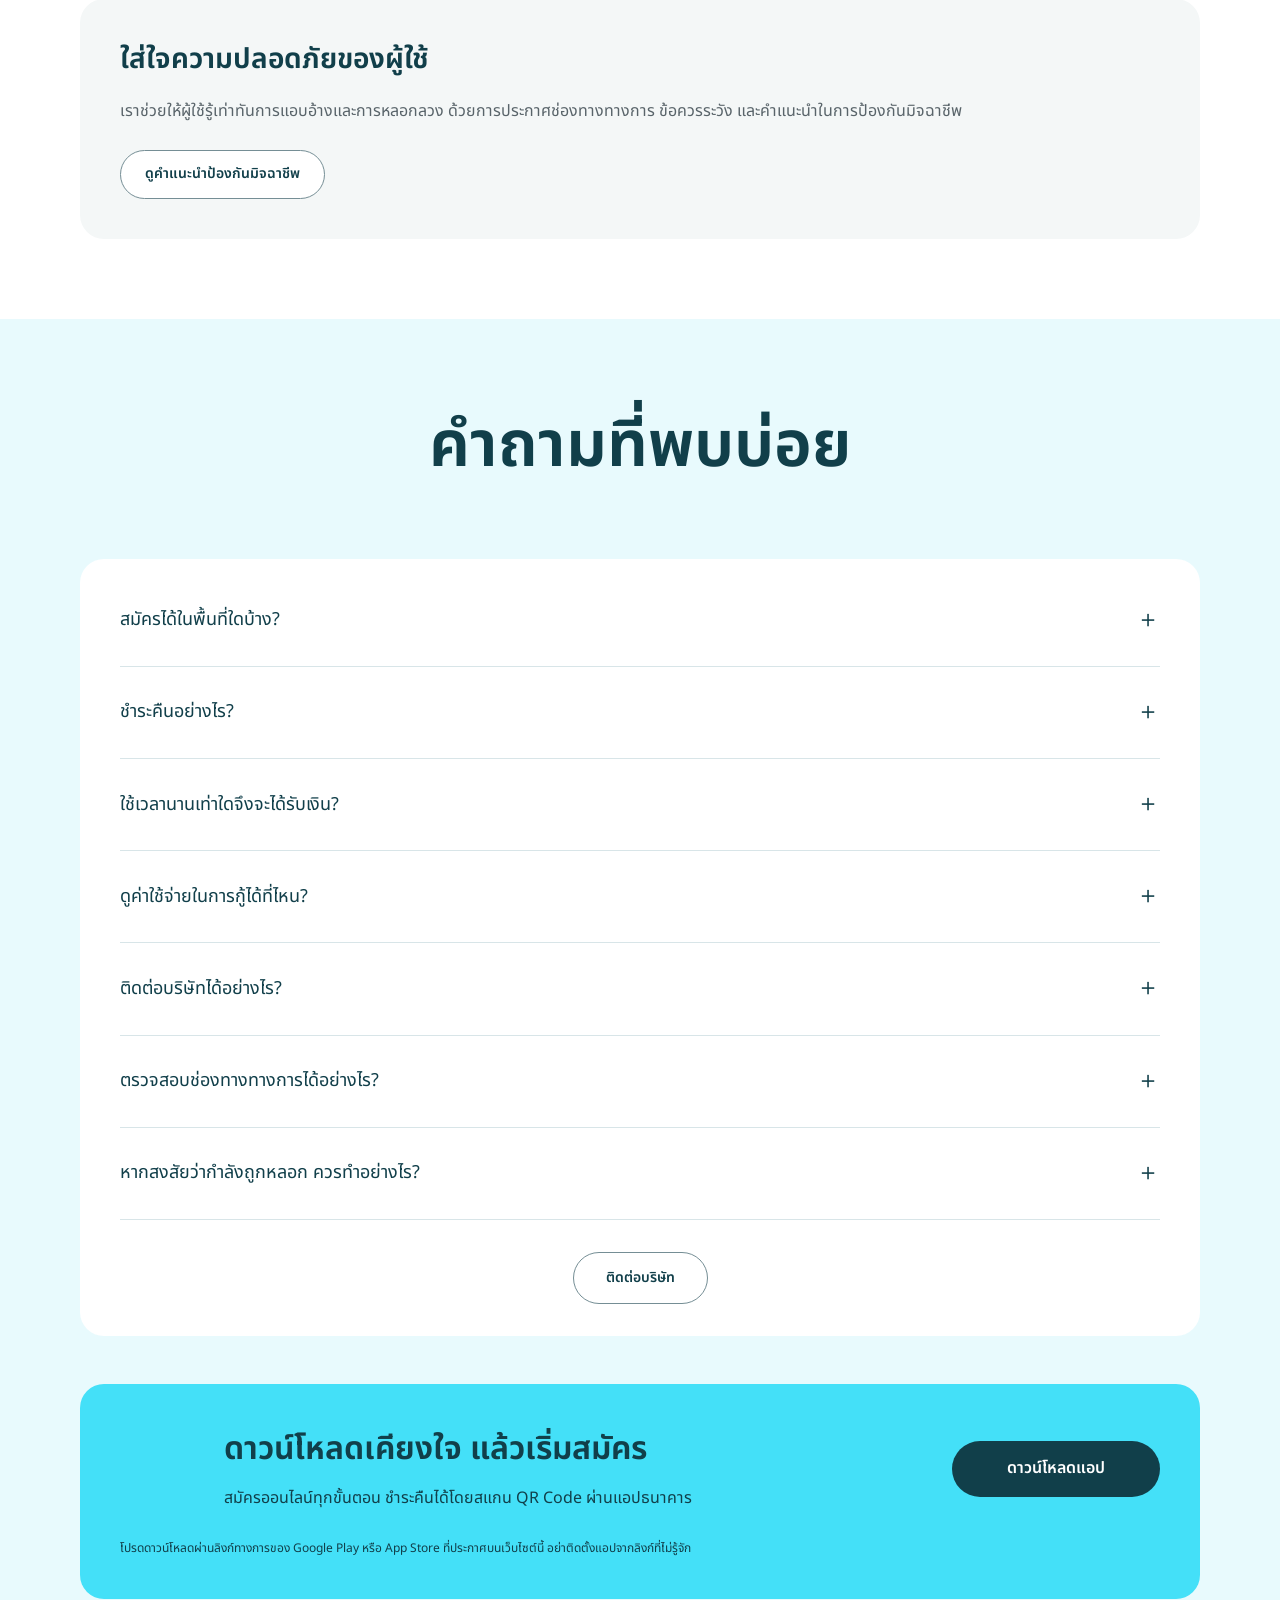
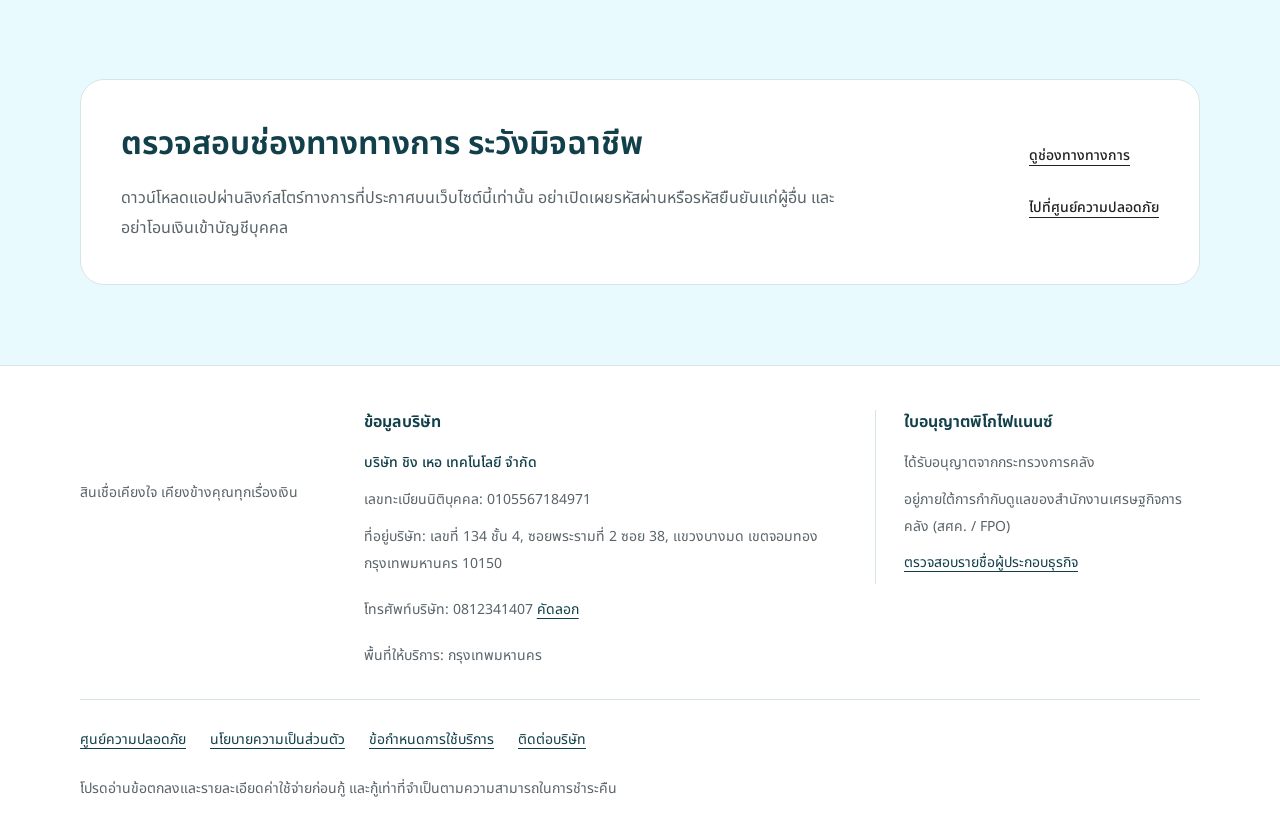
==== commit 99313490: "Center branded navigation and left-align the homepage hero" ====
--- a/index.html
+++ b/index.html
@@ -4,10 +4,10 @@
 <meta name="theme-color" content="#44E0F8"><meta http-equiv="Content-Security-Policy" content="default-src 'self'; script-src 'self'; style-src 'self'; img-src 'self' data:; font-src 'self'; connect-src 'none'; object-src 'none'; base-uri 'self'; form-action 'none'">
 <title>หน้าแรก — เคียงใจ</title><link rel="icon" href="assets/brand/app-icon.png" type="image/png">
 <link rel="preload" href="assets/fonts/NotoSansThai-Variable.ttf" as="font" type="font/ttf" crossorigin>
-<link rel="stylesheet" href="assets/base.css?v=bb9c48715c04"><link rel="stylesheet" href="assets/redesign.css?v=bb9c48715c04"><script src="assets/app.js?v=bb9c48715c04" defer></script></head>
+<link rel="stylesheet" href="assets/base.css?v=b432a248cd54"><link rel="stylesheet" href="assets/redesign.css?v=b432a248cd54"><script src="assets/app.js?v=b432a248cd54" defer></script></head>
 <body><a class="skip-link" href="#main">ข้ามไปยังเนื้อหา</a><div id="kiangjai-v1">
 <header class="site-header"><div class="shell header-inner">
-<a class="brand-logo" href="index.html" aria-label="เคียงใจ — หน้าแรก"><img src="assets/brand/logo-symbol.png" alt="เคียงใจ" width="136" height="136"></a>
+<a class="brand-logo" href="index.html" aria-label="เคียงใจ — หน้าแรก"><img src="assets/brand/logo-wordmark.png" alt="เคียงใจ" width="368" height="128"></a>
 <button class="menu-toggle" type="button" aria-controls="main-nav" aria-expanded="false" aria-label="เปิดเมนู"><svg class="icon" aria-hidden="true" focusable="false" xmlns="http://www.w3.org/2000/svg" width="1em" height="1em" viewBox="0 0 24 24"><path fill="none" stroke="currentColor" stroke-linecap="round" stroke-linejoin="round" stroke-width="2" d="M4 5h16M4 12h16M4 19h16"/></svg><span>เมนู</span></button>
 <nav id="main-nav" aria-label="เมนูหลัก"><a href="index.html#kj-benefits">จุดเด่นของบริการ</a><a href="index.html#kj-steps">ขั้นตอนการสมัคร</a><a href="index.html#kj-about">เกี่ยวกับเรา</a><a href="index.html#kj-faq">คำถามที่พบบ่อย</a><a href="security.html">ศูนย์ความปลอดภัย</a></nav>
 <button class="button button-primary header-cta" type="button" data-download>ดาวน์โหลดแอป</button>
--- a/assets/redesign.css
+++ b/assets/redesign.css
@@ -39,7 +39,7 @@
 }
 html {
   scroll-behavior:smooth;
-  scroll-padding-top:104px;
+  scroll-padding-top:112px;
 }
 body {
   color:var(--text);
@@ -160,15 +160,17 @@
   border-bottom:1px solid #ecf0f1;
 }
 .header-inner {
-  display:flex;
+  display:grid;
+  grid-template-columns:176px minmax(0,1fr) 176px;
   align-items:center;
   gap:24px;
-  min-height:80px;
+  min-height:88px;
   padding:0;
 }
 .brand-logo {
-  width:56px;
-  height:56px;
+  width:164px;
+  min-height:48px;
+  height:auto;
   display:flex;
   align-items:center;
   justify-content:center;
@@ -178,18 +180,30 @@
   width:100%;
 }
 #main-nav {
+  grid-column:2;
+  justify-content:center;
+  margin:0;
   gap:24px;
 }
 #main-nav a {
-  font-size:14px;
+  font-size:16px;
+  font-weight:400;
   color:var(--text);
   padding-block:12px;
-  border-bottom:2px solid transparent;
-}
-#main-nav a:hover,#main-nav a[aria-current] {
-  border-color:var(--brand);
+  border:0;
+  text-decoration:none;
+  white-space:nowrap;
+  transition:color .16s;
+}
+#main-nav a:hover,#main-nav a:focus-visible {
+  color:#00778c;
+}
+#main-nav a[aria-current] {
+  color:#00778c;
+  font-weight:700;
 }
 .header-cta {
+  justify-self:end;
   font-size:14px;
   min-height:48px;
   padding:10px 24px;
@@ -215,7 +229,8 @@
 }
 .hero {
   display:grid;
-  grid-template-columns:minmax(0,1fr) minmax(0,3fr);
+  container-type:inline-size;
+  grid-template-columns:minmax(0,.44fr) minmax(0,.56fr);
   background:var(--cyan-soft);
 }
 .hero-scene {
@@ -238,34 +253,36 @@
   align-items:center;
   width:auto;
   margin:0;
-  padding:32px clamp(20px,2.2vw,40px);
+  padding:24px 40px 24px max(var(--gutter),calc((100cqw - 1120px)/2));
   min-width:0;
 }
 .hero-copy {
   width:100%;
-  text-align:center;
+  max-width:480px;
+  text-align:left;
 }
 .hero-copy h1 {
-  font-size:clamp(30px,3.1vw,44px);
-  line-height:1.45;
+  font-size:48px;
+  font-weight:800;
+  line-height:1.3;
 }
 .hero-copy h1 small {
   display:block;
-  font-size:14px;
-  font-weight:500;
-  margin-bottom:12px;
+  font-size:16px;
+  font-weight:600;
+  margin-bottom:8px;
 }
 .hero-credit {
-  margin-top:20px;
+  margin-top:16px;
 }
 .hero-credit>p:first-child {
-  font-size:14px;
+  font-size:16px;
   color:var(--muted);
 }
 .hero-amount {
-  font-size:clamp(40px,4.3vw,64px);
-  font-weight:700;
-  line-height:1.25;
+  font-size:clamp(56px,5vw,72px);
+  font-weight:800;
+  line-height:1.1;
   color:var(--ink);
   font-variant-numeric:tabular-nums;
   white-space:nowrap;
@@ -275,26 +292,28 @@
   font-weight:500;
 }
 .hero-benefits {
-  font-size:14px;
-  line-height:1.8;
-  margin:20px auto;
-  max-width:280px;
+  font-size:17px;
+  line-height:1.7;
+  font-weight:500;
+  margin:16px 0;
+  max-width:440px;
   text-wrap:balance;
 }
 .hero-copy>.button {
   min-width:0;
-  width:100%;
-  max-width:240px;
-  min-height:48px;
-  padding:12px 16px;
-  font-size:16px;
+  width:auto;
+  min-width:208px;
+  max-width:100%;
+  min-height:52px;
+  padding:14px 28px;
+  font-size:17px;
 }
 .hero-disclaimer {
   font-size:12px;
-  line-height:1.85;
+  line-height:1.75;
   color:var(--muted);
-  margin:16px auto 0;
-  max-width:300px;
+  margin:12px 0 0;
+  max-width:440px;
   text-wrap:balance;
 }
 .quick-nav {
@@ -950,10 +969,19 @@
     gap:16px;
   }
   #main-nav a {
-    font-size:12px;
+    font-size:14px;
   }
   .header-inner {
     gap:16px;
+  }
+  .hero-copy h1 {
+    font-size:40px;
+  }
+  .hero-credit {
+    margin-top:12px;
+  }
+  .hero-disclaimer {
+    margin-top:8px;
   }
   .benefit-item {
     grid-template-columns:72px 1fr;
@@ -975,6 +1003,7 @@
 }
 @media(max-width:1040px) {
   .header-inner {
+    display:flex;
     min-height:72px;
   }
   .menu-toggle {
@@ -1411,6 +1440,9 @@
   }
 }
 @media(max-width:380px) {
+  .brand-logo {
+    width:120px;
+  }
   .header-cta {
     padding-inline:12px;
   }
@@ -1480,16 +1512,16 @@
 }
 @media(max-width:1040px) {
   .hero {
-    grid-template-columns:minmax(0,1fr) minmax(0,2fr);
+    grid-template-columns:minmax(0,1fr) minmax(0,1fr);
   }
   .hero-stage {
-    padding:24px;
+    padding:40px var(--gutter);
   }
   .hero-copy h1 {
-    font-size:30px;
+    font-size:40px;
   }
   .hero-amount {
-    font-size:44px;
+    font-size:56px;
   }
 }
 @media(max-width:760px) {
@@ -1500,8 +1532,9 @@
     position:relative;
   }
   .brand-logo {
-    width:44px;
-    height:44px;
+    width:128px;
+    height:auto;
+    min-height:44px;
   }
   .hero {
     display:flex;
@@ -1520,18 +1553,19 @@
     gap:12px 16px;
     align-items:center;
     text-align:left;
+    max-width:none;
   }
   .hero-copy h1 {
-    font-size:24px;
+    font-size:26px;
     line-height:1.4;
   }
   .hero-copy h1 small {
-    font-size:12px;
+    font-size:13px;
     margin-bottom:8px;
   }
   .hero-credit {
     margin:0;
-    text-align:right;
+    text-align:left;
   }
   .hero-credit>p:first-child {
     font-size:12px;
@@ -1546,7 +1580,7 @@
     grid-column:1/-1;
     max-width:none;
     margin:0;
-    text-align:center;
+    text-align:left;
   }
   .hero-benefits {
     font-size:14px;
@@ -1554,7 +1588,9 @@
   }
   .hero-copy>.button {
     grid-column:1/-1;
-    justify-self:center;
+    justify-self:start;
+    min-width:0;
+    width:100%;
     max-width:280px;
   }
   .hero-disclaimer {
@@ -1607,6 +1643,9 @@
   }
 }
 @media(max-width:380px) {
+  .brand-logo {
+    width:120px;
+  }
   .hero-stage {
     padding:24px;
   }
@@ -1614,7 +1653,7 @@
     gap:12px;
   }
   .hero-copy h1 {
-    font-size:22px;
+    font-size:24px;
   }
   .hero-amount {
     font-size:32px;
@@ -1644,16 +1683,16 @@
   }
   .hero-credit {
     margin:0;
-    text-align:right;
+    text-align:left;
   }
   .hero-benefits,.hero-disclaimer {
     grid-column:1/-1;
     max-width:none;
     margin:0;
-    text-align:center;
+    text-align:left;
   }
   .hero-copy>.button {
     grid-column:1/-1;
-    justify-self:center;
-  }
-}
+    justify-self:start;
+  }
+}
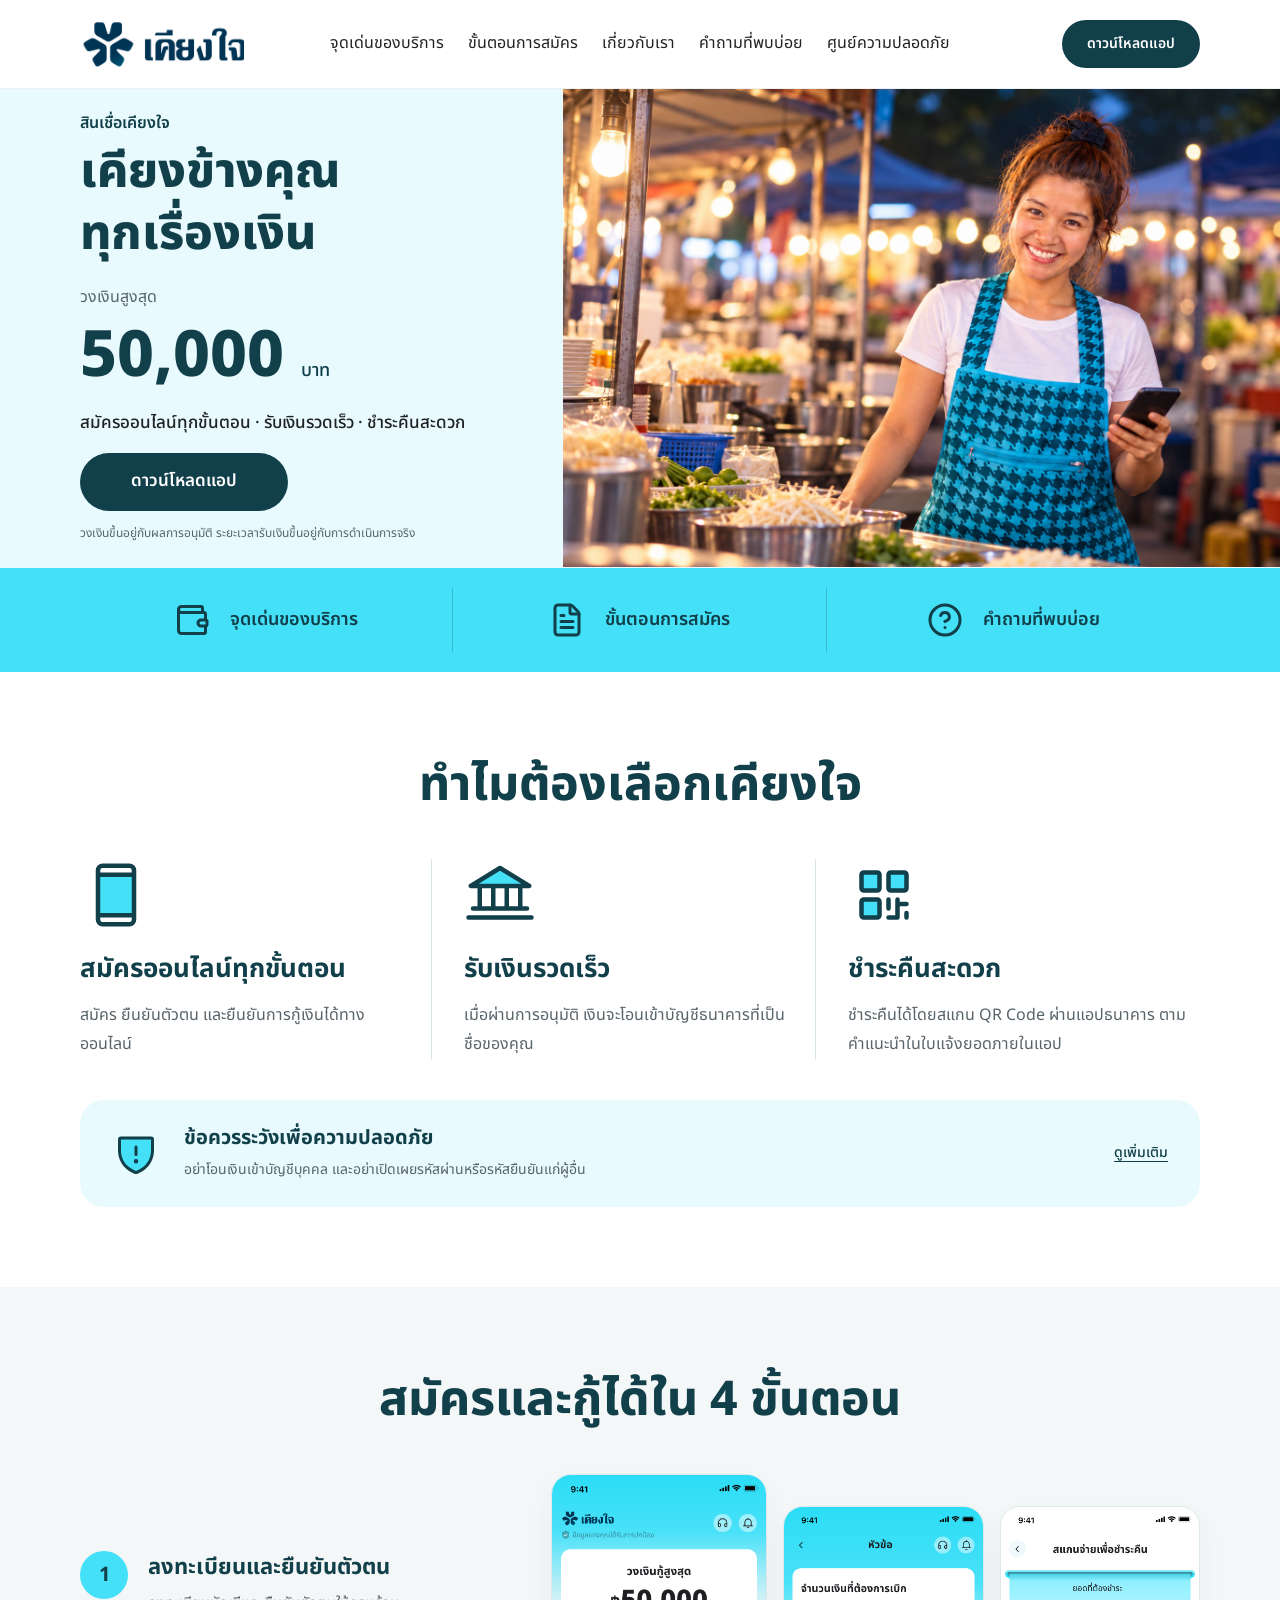
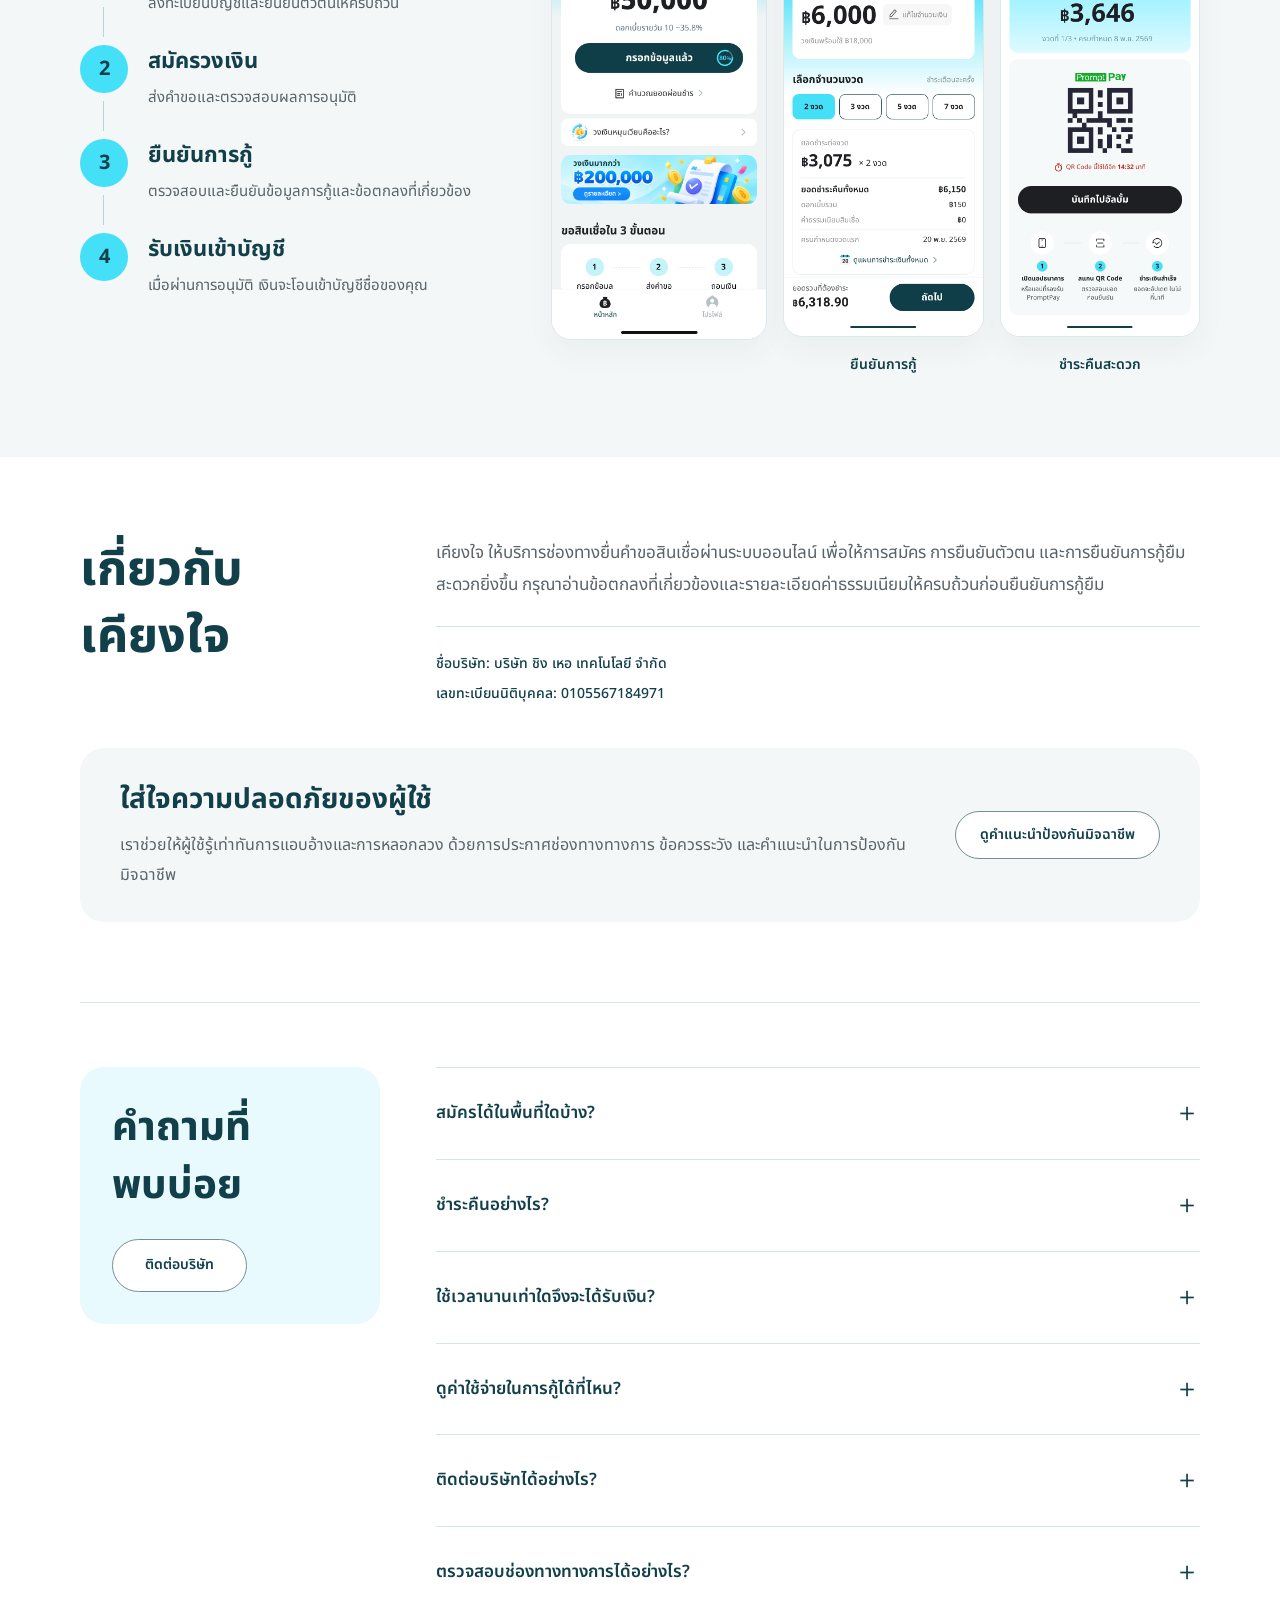
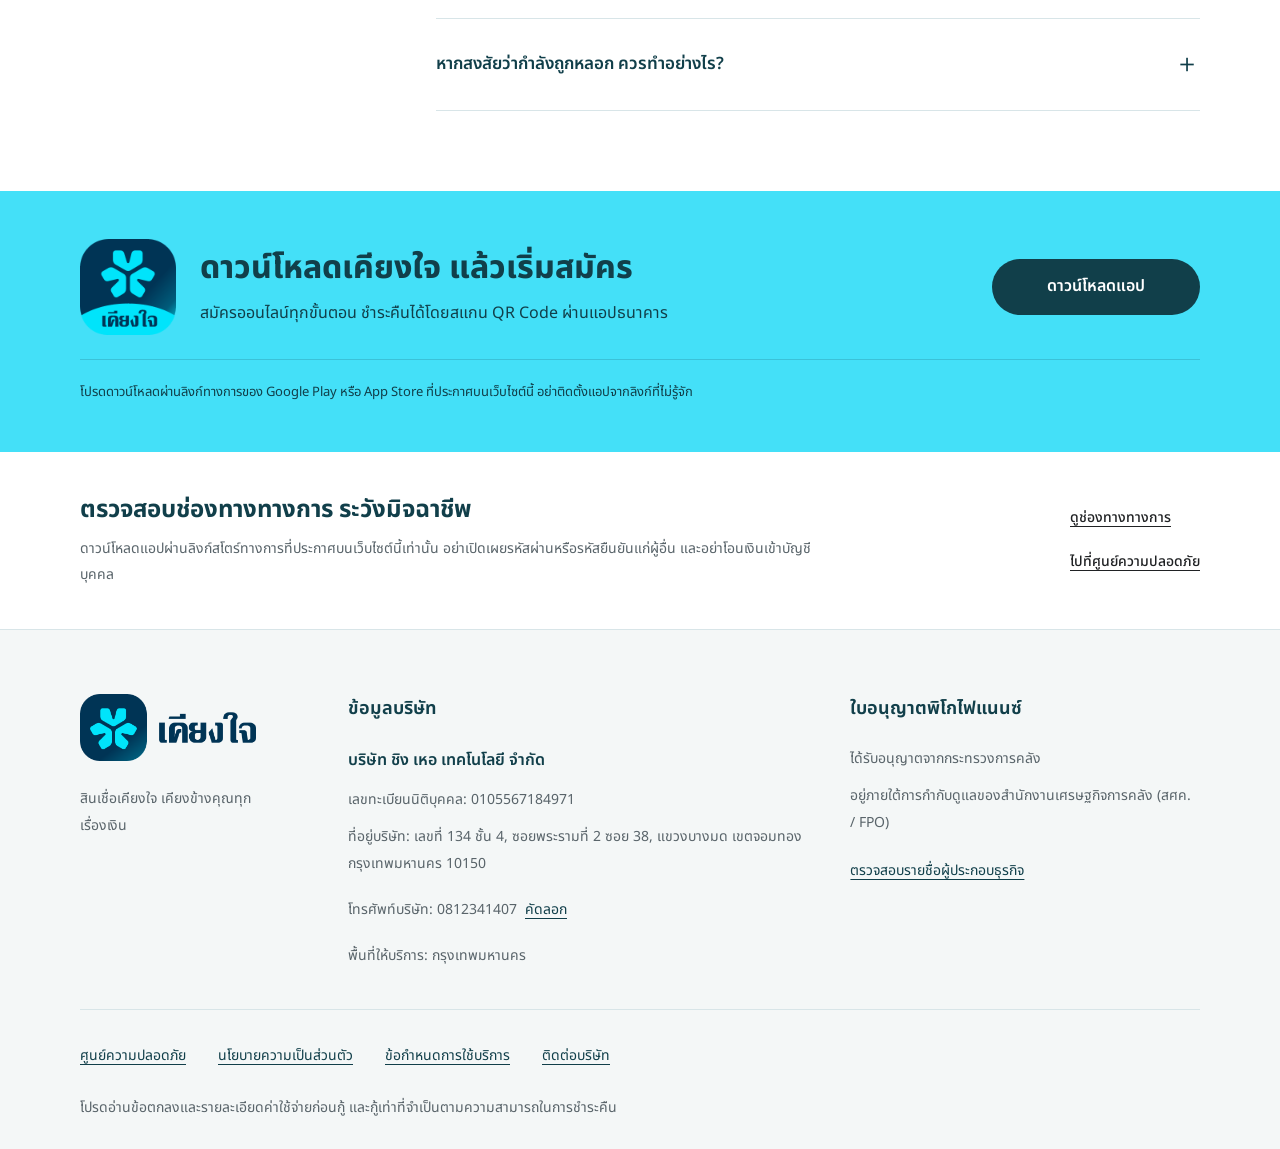
==== commit 2c973338: "Unify homepage modules and supporting pages with the App design system" ====
--- a/index.html
+++ b/index.html
@@ -4,7 +4,7 @@
 <meta name="theme-color" content="#44E0F8"><meta http-equiv="Content-Security-Policy" content="default-src 'self'; script-src 'self'; style-src 'self'; img-src 'self' data:; font-src 'self'; connect-src 'none'; object-src 'none'; base-uri 'self'; form-action 'none'">
 <title>หน้าแรก — เคียงใจ</title><link rel="icon" href="assets/brand/app-icon.png" type="image/png">
 <link rel="preload" href="assets/fonts/NotoSansThai-Variable.ttf" as="font" type="font/ttf" crossorigin>
-<link rel="stylesheet" href="assets/base.css?v=b432a248cd54"><link rel="stylesheet" href="assets/redesign.css?v=b432a248cd54"><script src="assets/app.js?v=b432a248cd54" defer></script></head>
+<link rel="stylesheet" href="assets/base.css?v=60435ca31ea6"><link rel="stylesheet" href="assets/redesign.css?v=60435ca31ea6"><link rel="stylesheet" href="assets/homepage.css?v=60435ca31ea6"><link rel="stylesheet" href="assets/secondary.css?v=60435ca31ea6"><script src="assets/app.js?v=60435ca31ea6" defer></script></head>
 <body><a class="skip-link" href="#main">ข้ามไปยังเนื้อหา</a><div id="kiangjai-v1">
 <header class="site-header"><div class="shell header-inner">
 <a class="brand-logo" href="index.html" aria-label="เคียงใจ — หน้าแรก"><img src="assets/brand/logo-wordmark.png" alt="เคียงใจ" width="368" height="128"></a>
@@ -13,7 +13,7 @@
 <button class="button button-primary header-cta" type="button" data-download>ดาวน์โหลดแอป</button>
 
 </div></header>
-<main id="main">
+<main id="main" class="home-page">
 <section class="hero" aria-labelledby="hero-title">
   <div class="hero-scene" aria-hidden="true"><img src="assets/images/market-life.jpg" alt="" width="1536" height="1024" fetchpriority="high" decoding="async"></div>
   <div class="shell hero-stage">
@@ -56,6 +56,7 @@
   </g>
 </svg>
 </span><div><h3>ชำระคืนสะดวก</h3><p>ชำระคืนได้โดยสแกน QR Code ผ่านแอปธนาคาร ตามคำแนะนำในใบแจ้งยอดภายในแอป</p></div></article>
+    </div>
       <aside class="benefit-item safety-note"><span class="feature-icon"><svg class="icon" aria-hidden="true" focusable="false" xmlns="http://www.w3.org/2000/svg" width="1em" height="1em" viewBox="0 0 256 256">
   <!-- Phosphor Icons: ph:shield-warning-duotone. MIT license: LICENSE-Phosphor.txt. -->
   <g fill="currentColor">
@@ -64,7 +65,6 @@
   </g>
 </svg>
 </span><div><h3>ข้อควรระวังเพื่อความปลอดภัย</h3><p>อย่าโอนเงินเข้าบัญชีบุคคล และอย่าเปิดเผยรหัสผ่านหรือรหัสยืนยันแก่ผู้อื่น</p><a href="security.html#reminders">ดูเพิ่มเติม</a></div></aside>
-    </div>
   </div>
 </div></section>
     <section class="application-steps section" id="kj-steps" aria-labelledby="steps-title"><div class="shell">
@@ -96,7 +96,7 @@
 </div></section>
 
 <section class="help-section section" id="kj-faq" aria-labelledby="faq-title"><div class="shell">
-  <div class="section-heading"><h2 id="faq-title">คำถามที่พบบ่อย</h2></div>
+  <div class="help-layout"><div class="section-heading"><h2 id="faq-title">คำถามที่พบบ่อย</h2><div class="faq-contact"><button class="button button-outline" type="button" data-contact>ติดต่อบริษัท</button></div></div>
   <div class="faq-panel"><div class="kj-faq-list">
         <article><button type="button" class="kj-question" aria-expanded="false" aria-controls="kj-f01" data-faq="F01"><span class="kjs-inline-wrap"><span lang="th">สมัครได้ในพื้นที่ใดบ้าง?</span></span><span aria-hidden="true">＋</span></button><div class="kj-answer" id="kj-f01" hidden=""><p><span lang="th">ปัจจุบันให้บริการเฉพาะผู้ที่มีคุณสมบัติตามเกณฑ์ในพื้นที่กรุงเทพมหานคร คุณสมบัติการสมัครเป็นไปตามรายละเอียดในแอปพลิเคชันและผลการพิจารณา</span></p></div></article>
         <article><button type="button" class="kj-question" aria-expanded="false" aria-controls="kj-f02" data-faq="F02"><span class="kjs-inline-wrap"><span lang="th">ชำระคืนอย่างไร?</span></span><span aria-hidden="true">＋</span></button><div class="kj-answer" id="kj-f02" hidden=""><p><span lang="th">ชำระคืนได้โดยสแกน QR Code ผ่านแอปพลิเคชันธนาคาร โปรดชำระตามยอดและคำแนะนำที่แสดงในใบแจ้งยอดภายในแอปพลิเคชัน</span></p></div></article>
@@ -105,7 +105,10 @@
         <article><button type="button" class="kj-question" aria-expanded="false" aria-controls="kj-f05" data-faq="F05"><span class="kjs-inline-wrap"><span lang="th">ติดต่อบริษัทได้อย่างไร?</span></span><span aria-hidden="true">＋</span></button><div class="kj-answer" id="kj-f05" hidden=""><p><span lang="th">ติดต่อบริษัทได้ตามหมายเลขโทรศัพท์ที่แสดงบนหน้านี้</span><button class="kj-link" type="button" data-contact="faq"><span class="kjs-inline-wrap"><span lang="th">ติดต่อบริษัท </span></span></button></p></div></article>
         <article><button type="button" class="kj-question" aria-expanded="false" aria-controls="kj-f06" data-faq="F06"><span class="kjs-inline-wrap"><span lang="th">ตรวจสอบช่องทางทางการได้อย่างไร? </span></span><span aria-hidden="true">＋</span></button><div class="kj-answer" id="kj-f06" hidden=""><p><span lang="th">โปรดเชื่อถือเฉพาะเว็บไซต์และเคียงใจแอปพลิเคชันอย่างเป็นทางการ รวมถึงช่องทางต่าง ๆ ที่ระบุไว้อย่างชัดเจนผ่านช่องทางอย่างเป็นทางการเท่านั้น</span></p><a class="kj-link" href="security.html#channels"><span class="kjs-inline-wrap"><span lang="th">ดูช่องทางทางการ</span></span></a><p><span lang="th">อย่าเชื่อถือเว็บไซต์ บัญชีสื่อสังคมออนไลน์ หมายเลขโทรศัพท์ บัญชีแอปส่งข้อความ หรืออีเมลที่ไม่ได้ระบุไว้</span></p><p><span lang="th">โปรดดาวน์โหลดแอปพลิเคชันเคียงใจผ่านลิงก์หรือ QR Code ที่เว็บไซต์ทางการนี้จัดให้เท่านั้น ก่อนติดตั้ง โปรดตรวจสอบชื่อแอปพลิเคชัน ตัวตนของผู้พัฒนา และข้อมูลที่แสดงในสโตร์ อย่าดาวน์โหลดหรือติดตั้งแอปพลิเคชันหรือไฟล์ที่ส่งมาทาง SMS อีเมล สื่อสังคมออนไลน์ หรือแอปพลิเคชันส่งข้อความ รวมถึงแอปพลิเคชันหรือไฟล์จาก QR Code ที่ไม่ทราบแหล่งที่มา</span></p></div></article>
         <article><button type="button" class="kj-question" aria-expanded="false" aria-controls="kj-f07" data-faq="F07"><span class="kjs-inline-wrap"><span lang="th">หากสงสัยว่ากำลังถูกหลอก ควรทำอย่างไร? </span></span><span aria-hidden="true">＋</span></button><div class="kj-answer" id="kj-f07" hidden=""><p><span lang="th">ขั้นตอนที่ 1: หยุดดำเนินการทุกอย่างทันที ห้ามโอนเงินเพิ่มเติม ห้ามคลิกลิงก์ใด ๆ ห้ามเปิดเผยรหัสยืนยันแก่คู่สนทนา ห้ามตอบกลับ และห้ามให้ข้อมูลส่วนบุคคลหรือข้อมูลทางการเงินแก่บุคคลดังกล่าว</span></p><p><span lang="th">ขั้นตอนที่ 2: เก็บหลักฐาน บันทึกภาพหน้าจอลิงก์ที่น่าสงสัย บทสนทนา และหลักฐานการโอนเงิน อย่าลบข้อมูลเหล่านี้</span></p><p><span lang="th">ขั้นตอนที่ 3: โอนเงินไปแล้วหรือไม่? ติดต่อธนาคารที่ใช้โอนเงินทันทีเพื่อขอระงับธุรกรรม พร้อมติดต่อช่องทางช่วยเหลือของหน่วยงานทางการไทย</span></p><a class="kj-link" href="security.html#help"><span class="kjs-inline-wrap"><span lang="th">ดูวิธีแจ้งเบาะแสและขอความช่วยเหลือ</span></span></a></div></article>
-      </div><div class="faq-contact"><button class="button button-outline" type="button" data-contact>ติดต่อบริษัท</button></div></div>
+      </div></div></div>
+</div></section>
+
+<section class="download-section section"><div class="shell">
   <section class="download" aria-labelledby="download-section-title"><div class="download-identity"><img src="assets/brand/app-icon.png" alt="ไอคอนแอปเคียงใจ" width="240" height="240" loading="lazy"><div><h2 id="download-section-title">ดาวน์โหลดเคียงใจ แล้วเริ่มสมัคร</h2><p>สมัครออนไลน์ทุกขั้นตอน ชำระคืนได้โดยสแกน QR Code ผ่านแอปธนาคาร</p></div></div><button class="button button-dark" type="button" data-download>ดาวน์โหลดแอป</button><p class="download-note" id="kj-home-download-safety">โปรดดาวน์โหลดผ่านลิงก์ทางการของ Google Play หรือ App Store ที่ประกาศบนเว็บไซต์นี้ อย่าติดตั้งแอปจากลิงก์ที่ไม่รู้จัก</p></section>
 </div></section>
 
--- a/assets/homepage.css
+++ b/assets/homepage.css
@@ -0,0 +1,661 @@
+/* Homepage modules. Shared header, Hero, dialogs and tokens remain in redesign.css. */
+.home-page {
+  --section-space:80px;
+  --module-title:48px;
+  --module-gap:40px;
+}
+.home-page h2 {
+  font-size:var(--module-title);
+  font-weight:750;
+  line-height:1.4;
+}
+.home-page .section-heading {
+  margin-bottom:var(--module-gap);
+}
+.home-page .section-heading h2 {
+  margin:0;
+}
+.home-page .product-section {
+  background:var(--paper);
+  padding-block:80px;
+}
+.home-page .product-panel {
+  padding:0;
+  border-radius:0;
+  background:none;
+}
+.home-page .benefit-columns {
+  grid-template-columns:repeat(3,minmax(0,1fr));
+  gap:32px;
+}
+.home-page .benefit-item {
+  display:flex;
+  flex-direction:column;
+  align-items:flex-start;
+  gap:20px;
+  padding:0 24px 0 0;
+  border-right:1px solid var(--line);
+}
+.home-page .benefit-columns>.benefit-item:last-child {
+  border:0;
+  padding-right:0;
+}
+.home-page .feature-icon,.home-page .feature-icon .icon {
+  width:72px;
+  height:72px;
+}
+.home-page .benefit-item h3 {
+  margin:0 0 12px;
+  font-size:26px;
+  line-height:1.45;
+  font-weight:700;
+}
+.home-page .benefit-item p {
+  font-size:16px;
+  line-height:1.85;
+  color:var(--muted);
+}
+.home-page .safety-note {
+  display:grid;
+  grid-template-columns:48px 1fr;
+  gap:24px;
+  align-items:center;
+  padding:24px 32px;
+  margin-top:40px;
+  border:0;
+  border-radius:24px;
+  background:var(--cyan-soft);
+}
+.home-page .safety-note .feature-icon,.home-page .safety-note .icon {
+  width:48px;
+  height:48px;
+}
+.home-page .safety-note>div {
+  display:grid;
+  grid-template-columns:1fr auto;
+  column-gap:32px;
+  align-items:center;
+}
+.home-page .safety-note h3 {
+  grid-column:1;
+  font-size:20px;
+  margin:0 0 4px;
+}
+.home-page .safety-note p {
+  grid-column:1;
+  font-size:14px;
+}
+.home-page .safety-note a {
+  grid-column:2;
+  grid-row:1/3;
+  margin:0;
+  white-space:nowrap;
+  text-underline-offset:4px;
+}
+.home-page .application-steps {
+  background:var(--surface);
+  padding-block:80px;
+}
+.home-page .application-steps h2 {
+  margin-bottom:40px;
+}
+.home-page .steps-panel {
+  display:grid;
+  grid-template-columns:minmax(0,.78fr) minmax(0,1.22fr);
+  gap:56px;
+  align-items:center;
+  padding:0;
+  border-radius:0;
+  background:none;
+}
+.home-page .step-list {
+  display:flex;
+  flex-direction:column;
+  gap:0;
+}
+.home-page .step-list li {
+  display:grid;
+  grid-template-columns:48px 1fr;
+  column-gap:20px;
+  text-align:left;
+  padding-bottom:28px;
+}
+.home-page .step-list li:last-child {
+  padding:0;
+}
+.home-page .step-number {
+  grid-row:1/3;
+  margin:0;
+  width:48px;
+  height:48px;
+  font-size:20px;
+  font-weight:700;
+  background:var(--brand);
+}
+.home-page .step-list li:before {
+  display:block;
+  left:23px;
+  right:auto;
+  top:56px;
+  bottom:8px;
+  width:1px;
+  border:0;
+  background:#b8d4da;
+}
+.home-page .step-list li:last-child:before {
+  display:none;
+}
+.home-page .step-list h3 {
+  grid-column:2;
+  font-size:22px;
+  line-height:1.5;
+  font-weight:700;
+  margin:0 0 6px;
+}
+.home-page .step-list p {
+  grid-column:2;
+  font-size:15px;
+  line-height:1.8;
+}
+.home-page .app-gallery {
+  display:grid;
+  grid-template-columns:1.08fr 1fr 1fr;
+  align-items:start;
+  gap:16px;
+  margin:0;
+  padding:0;
+  border:0;
+  overflow:visible;
+}
+.home-page .app-gallery figure {
+  margin:0;
+  padding:0;
+}
+.home-page .app-gallery figure:not(:first-child) {
+  margin-top:32px;
+}
+.home-page .app-frame {
+  border:1px solid #dce8eb;
+  border-radius:20px;
+  box-shadow:0 12px 28px #113f4a0c;
+  background:white;
+}
+.home-page .app-frame:hover {
+  box-shadow:0 12px 28px #113f4a20;
+}
+.home-page .app-gallery figcaption {
+  margin-top:16px;
+  font-size:14px;
+  line-height:1.7;
+  font-weight:600;
+}
+.home-page .company-section {
+  background:var(--paper);
+  padding-block:80px;
+}
+.home-page .company-section>.shell {
+  display:grid;
+  grid-template-columns:300px minmax(0,1fr);
+  gap:40px 56px;
+}
+.home-page .company-section .section-heading {
+  margin:0;
+  text-align:left;
+}
+.home-page .company-intro {
+  margin:0;
+  max-width:none;
+  font-size:17px;
+  line-height:1.9;
+  text-align:left;
+}
+.home-page .company-facts {
+  display:block;
+  margin-top:24px;
+  padding-top:24px;
+  border-top:1px solid var(--line);
+  text-align:left;
+  font-size:14px;
+}
+.home-page .company-facts p+p {
+  margin-top:4px;
+}
+.home-page .security-panel {
+  grid-column:1/-1;
+  margin:0;
+  padding:32px 40px;
+  border-radius:24px;
+  background:var(--surface);
+}
+.home-page .security-intro {
+  display:grid;
+  grid-template-columns:1fr auto;
+  column-gap:48px;
+  align-items:center;
+}
+.home-page .security-intro h2 {
+  grid-column:1;
+  margin:0 0 12px;
+  font-size:28px;
+  font-weight:700;
+}
+.home-page .security-intro p {
+  grid-column:1;
+  margin:0;
+}
+.home-page .security-intro>.button {
+  grid-column:2;
+  grid-row:1/3;
+  margin:0;
+  font-size:14px;
+}
+.home-page .help-section {
+  background:var(--paper);
+  padding-block:0 80px;
+}
+.home-page .help-layout {
+  display:grid;
+  grid-template-columns:300px minmax(0,1fr);
+  gap:56px;
+  align-items:start;
+  padding-top:64px;
+  border-top:1px solid var(--line);
+}
+.home-page .help-layout .section-heading {
+  text-align:left;
+  margin:0;
+  padding:32px;
+  border-radius:24px;
+  background:var(--cyan-soft);
+}
+.home-page .help-layout h2 {
+  font-size:40px;
+  line-height:1.45;
+}
+.home-page .faq-panel {
+  padding:0;
+  border-radius:0;
+  background:none;
+}
+.home-page .kj-faq-list>article {
+  border-bottom:1px solid var(--line);
+}
+.home-page .kj-faq-list>article:first-child {
+  border-top:1px solid var(--line);
+}
+.home-page .kj-question {
+  min-height:76px;
+  padding:22px 0;
+  font-size:17px;
+  line-height:1.8;
+  font-weight:600;
+  text-align:left;
+}
+.home-page .kj-question>span:last-child {
+  font-size:26px;
+}
+.home-page .kj-answer {
+  padding:0 40px 24px 0;
+  font-size:16px;
+  line-height:1.9;
+}
+.home-page .faq-contact {
+  text-align:left;
+  margin-top:24px;
+}
+.home-page .download-section {
+  padding-block:48px;
+  background:var(--brand);
+}
+.home-page .download {
+  margin:0;
+  padding:0;
+  gap:24px 48px;
+  border-radius:0;
+  background:none;
+}
+.home-page .download-identity {
+  gap:24px;
+}
+.home-page .download-identity>img {
+  width:96px;
+  height:96px;
+  border-radius:24px;
+}
+.home-page .download h2 {
+  margin:0 0 8px;
+  font-size:32px;
+  line-height:1.45;
+  font-weight:750;
+}
+.home-page .download-note {
+  max-width:none;
+  padding-top:20px;
+  border-top:1px solid #113f4a30;
+  font-size:13px;
+}
+.home-page .official-section {
+  padding-block:40px;
+  background:var(--paper);
+}
+.home-page .official-panel {
+  padding:0;
+  border:0;
+  border-radius:0;
+  gap:8px 48px;
+  background:none;
+}
+.home-page .official-panel h3 {
+  font-size:24px;
+  font-weight:700;
+  margin:0;
+}
+.home-page .official-panel>p {
+  max-width:760px;
+  font-size:14px;
+  line-height:1.9;
+}
+.home-page .official-panel .security-links {
+  gap:0;
+}
+.home-page .security-links a {
+  text-underline-offset:4px;
+}
+@media(max-width:1040px) {
+  .home-page .steps-panel {
+    grid-template-columns:minmax(0,.9fr) minmax(0,1.1fr);
+    gap:32px;
+  }
+  .home-page .benefit-columns {
+    gap:24px;
+  }
+  .home-page .benefit-item h3 {
+    font-size:23px;
+  }
+  .home-page .company-section>.shell,.home-page .help-layout {
+    grid-template-columns:260px minmax(0,1fr);
+    gap:40px;
+  }
+  .home-page .security-intro {
+    column-gap:24px;
+  }
+  .home-page .download {
+    grid-template-columns:1fr auto;
+  }
+  .home-page .download>.button {
+    grid-column:2;
+  }
+  .home-page .download-note {
+    grid-column:1/-1;
+  }
+}
+@media(max-width:900px) {
+  .home-page .steps-panel {
+    grid-template-columns:1fr;
+    gap:40px;
+  }
+  .home-page .step-list {
+    display:grid;
+    grid-template-columns:1fr 1fr;
+    gap:32px;
+  }
+  .home-page .step-list li {
+    padding:0;
+  }
+  .home-page .step-list li:before {
+    display:none;
+  }
+  .home-page .app-gallery {
+    width:min(660px,100%);
+    margin-inline:auto;
+    gap:24px;
+  }
+  .home-page .security-intro {
+    grid-template-columns:1fr;
+  }
+  .home-page .security-intro>.button {
+    grid-column:1;
+    grid-row:auto;
+    justify-self:start;
+    margin-top:24px;
+  }
+  .home-page .download {
+    grid-template-columns:1fr;
+  }
+  .home-page .download>.button {
+    grid-column:1;
+    justify-self:start;
+  }
+}
+@media(max-width:760px) {
+  .home-page {
+    --section-space:56px;
+    --module-title:32px;
+    --module-gap:32px;
+  }
+  .home-page .product-section,.home-page .application-steps,.home-page .company-section {
+    padding-block:56px;
+  }
+  .home-page .section-heading,.home-page .application-steps h2 {
+    text-align:left;
+    margin-bottom:32px;
+  }
+  .home-page .benefit-columns {
+    grid-template-columns:1fr;
+    gap:28px;
+  }
+  .home-page .benefit-item {
+    display:grid;
+    grid-template-columns:56px minmax(0,1fr);
+    gap:20px;
+    padding:0;
+    border:0;
+  }
+  .home-page .feature-icon,.home-page .feature-icon .icon {
+    width:56px;
+    height:56px;
+  }
+  .home-page .benefit-item h3 {
+    font-size:22px;
+    margin-bottom:8px;
+  }
+  .home-page .benefit-item p {
+    font-size:15px;
+    line-height:1.8;
+  }
+  .home-page .safety-note {
+    display:block;
+    margin-top:32px;
+    padding:24px;
+  }
+  .home-page .safety-note>.feature-icon {
+    display:none;
+  }
+  .home-page .safety-note>div {
+    display:block;
+  }
+  .home-page .safety-note h3 {
+    font-size:20px;
+  }
+  .home-page .safety-note p {
+    font-size:14px;
+  }
+  .home-page .safety-note a {
+    margin-top:8px;
+  }
+  .home-page .steps-panel {
+    display:flex;
+    flex-direction:column;
+    align-items:stretch;
+    gap:0;
+  }
+  .home-page .step-list {
+    display:flex;
+    gap:0;
+    order:0;
+  }
+  .home-page .step-list li {
+    grid-template-columns:40px minmax(0,1fr);
+    gap:0 16px;
+    padding-bottom:28px;
+  }
+  .home-page .step-number {
+    width:40px;
+    height:40px;
+    font-size:18px;
+  }
+  .home-page .step-list li:before {
+    display:block;
+    left:19px;
+    top:48px;
+    bottom:8px;
+  }
+  .home-page .step-list h3 {
+    font-size:21px;
+  }
+  .home-page .step-list p {
+    font-size:14px;
+  }
+  .home-page .app-gallery {
+    display:flex;
+    align-items:flex-start;
+    order:1;
+    width:auto;
+    margin:32px -24px 0;
+    padding:0 24px 16px;
+    gap:24px;
+    overflow-x:auto;
+    scroll-snap-type:x mandatory;
+    scroll-padding-inline:24px;
+    overscroll-behavior-x:contain;
+  }
+  .home-page .app-gallery figure,.home-page .app-gallery figure:not(:first-child) {
+    flex:0 0 calc(100% - 24px);
+    min-width:0;
+    margin:0;
+    scroll-snap-align:start;
+  }
+  .home-page .app-frame {
+    width:100%;
+    max-width:290px;
+    margin-inline:auto;
+    border-radius:24px;
+  }
+  .home-page .gallery-controls {
+    order:2;
+    display:flex;
+    justify-content:center;
+    gap:4px;
+    margin:8px 0 0;
+  }
+  .home-page .gallery-controls button {
+    width:44px;
+    height:44px;
+  }
+  .home-page .company-section>.shell,.home-page .help-layout {
+    display:block;
+  }
+  .home-page .company-section .section-heading {
+    margin-bottom:24px;
+  }
+  .home-page .company-intro {
+    font-size:16px;
+    line-height:1.9;
+  }
+  .home-page .company-facts {
+    font-size:13px;
+    overflow-wrap:anywhere;
+  }
+  .home-page .security-panel {
+    margin-top:32px;
+    padding:24px;
+  }
+  .home-page .security-intro h2 {
+    font-size:24px;
+  }
+  .home-page .security-intro>p {
+    font-size:15px;
+  }
+  .home-page .security-intro>.button {
+    max-width:100%;
+    font-size:13px;
+    white-space:normal;
+    text-align:center;
+  }
+  .home-page .help-section {
+    padding-block:0 56px;
+  }
+  .home-page .help-layout {
+    padding-top:40px;
+  }
+  .home-page .help-layout .section-heading {
+    padding:0;
+    margin-bottom:24px;
+    background:none;
+    border-radius:0;
+  }
+  .home-page .help-layout h2 {
+    font-size:32px;
+  }
+  .home-page .faq-contact {
+    margin-top:16px;
+  }
+  .home-page .kj-question {
+    min-height:72px;
+    padding:20px 0;
+    gap:16px;
+    font-size:16px;
+  }
+  .home-page .kj-answer {
+    padding:0 0 24px;
+    font-size:15px;
+  }
+  .home-page .download-section {
+    padding-block:40px;
+  }
+  .home-page .download {
+    display:grid;
+    grid-template-columns:1fr;
+    gap:24px;
+  }
+  .home-page .download-identity {
+    display:block;
+  }
+  .home-page .download-identity>img {
+    width:64px;
+    height:64px;
+    border-radius:16px;
+    margin-bottom:20px;
+  }
+  .home-page .download h2 {
+    font-size:26px;
+    line-height:1.5;
+    text-wrap:pretty;
+  }
+  .home-page .download-identity p {
+    font-size:14px;
+  }
+  .home-page .download>.button {
+    width:100%;
+    min-width:0;
+  }
+  .home-page .download-note {
+    font-size:12px;
+    line-height:1.85;
+  }
+  .home-page .official-section {
+    padding-block:32px;
+  }
+  .home-page .official-panel {
+    display:block;
+  }
+  .home-page .official-panel h3 {
+    font-size:22px;
+    margin:0 0 12px;
+  }
+  .home-page .official-panel .security-links {
+    flex-direction:row;
+    gap:0 24px;
+    margin-top:16px;
+  }
+}
--- a/assets/secondary.css
+++ b/assets/secondary.css
@@ -0,0 +1,631 @@
+/* Supporting pages and footer follow the same App palette and 1120px content axis. */
+.secondary-page {
+  --secondary-space:72px;
+  color:var(--text);
+  background:#fff;
+  text-align:left;
+}
+.secondary-page>.kj-section {
+  width:min(1120px,calc(100% - var(--gutter)*2));
+  margin-inline:auto;
+  padding-block:var(--secondary-space);
+  border:0;
+}
+.secondary-page h1 {
+  font-size:48px;
+  font-weight:750;
+  line-height:1.45;
+  letter-spacing:0;
+  text-align:left;
+}
+.secondary-page h2 {
+  font-size:36px;
+  font-weight:700;
+  line-height:1.5;
+  letter-spacing:0;
+  text-align:left;
+  margin-bottom:32px;
+}
+.secondary-page h3 {
+  font-size:22px;
+  line-height:1.55;
+  font-weight:650;
+  text-align:left;
+}
+.secondary-page p,.secondary-page li {
+  font-size:16px;
+  line-height:1.9;
+}
+.secondary-page>.kj-security-hero {
+  width:100%;
+  padding:64px max(var(--gutter),calc((100% - 1120px)/2)) 64px!important;
+  background:var(--surface);
+  border-bottom:1px solid var(--line);
+}
+.secondary-page .kj-security-hero>p:first-child {
+  max-width:none;
+  margin:0 0 32px;
+  font-size:14px;
+  color:var(--muted);
+}
+.secondary-page .kj-security-hero h1 {
+  margin-bottom:24px;
+}
+.secondary-page .kj-security-hero h2 {
+  font-size:26px;
+  line-height:1.6;
+  font-weight:600;
+  margin-bottom:12px;
+}
+.secondary-page .kj-security-hero>p:not(:first-child) {
+  max-width:760px;
+  color:var(--muted);
+}
+.secondary-page .kj-security-hero>.kj-link {
+  margin-top:20px;
+}
+.secondary-page .kj-security-channels {
+  display:grid;
+  grid-template-columns:repeat(2,minmax(0,1fr));
+  gap:0;
+  border:1px solid var(--line);
+  border-radius:24px;
+  background:#fff;
+  overflow:hidden;
+}
+.secondary-page .kj-security-channels article {
+  display:flex;
+  flex-direction:column;
+  align-items:flex-start;
+  gap:0;
+  padding:32px;
+  border:0;
+  border-radius:0;
+  background:transparent;
+}
+.secondary-page .kj-security-channels article:nth-child(odd) {
+  border-right:1px solid var(--line);
+}
+.secondary-page .kj-security-channels article:nth-child(n+3) {
+  border-top:1px solid var(--line);
+}
+.secondary-page .kj-security-channels h3 {
+  margin:0 0 16px;
+}
+.secondary-page .kj-security-channels p {
+  font-size:16px;
+  line-height:1.9;
+  margin:0;
+  max-width:100%;
+  overflow-wrap:anywhere;
+  color:var(--muted);
+}
+.secondary-page .kj-security-channels p+p {
+  margin-top:10px;
+}
+.secondary-page .kj-security-channels .kj-sample-note {
+  font-size:14px;
+}
+.secondary-page .kj-security-channels button {
+  margin-top:20px;
+  font-size:16px;
+}
+.secondary-page .kj-security-channels .kj-primary {
+  min-height:52px;
+  padding:12px 24px;
+}
+.secondary-page #reminders {
+  display:grid;
+  grid-template-columns:280px minmax(0,1fr);
+  gap:56px;
+  border-top:1px solid var(--line);
+}
+.secondary-page .kj-safety-list {
+  margin:0;
+  padding-left:22px;
+  color:var(--muted);
+  font-size:16px;
+  line-height:1.9;
+}
+.secondary-page .kj-safety-list li {
+  padding-left:6px;
+}
+.secondary-page .kj-safety-list li::marker {
+  color:var(--ink);
+}
+.secondary-page .kj-safety-list li+li {
+  margin-top:24px;
+}
+.secondary-page #scams,.secondary-page #security-faq {
+  display:grid;
+  grid-template-columns:280px minmax(0,1fr);
+  gap:0 56px;
+  border-top:1px solid var(--line);
+  align-items:start;
+}
+.secondary-page #scams>h2,.secondary-page #security-faq>h2 {
+  grid-column:1;
+  margin-bottom:16px;
+}
+.secondary-page #scams>p {
+  grid-column:1;
+  margin:0;
+  font-size:14px;
+}
+.secondary-page .kj-scam-list,.secondary-page #security-faq>.kj-faq-list {
+  grid-column:2;
+  grid-row:1/4;
+  width:100%;
+  margin:0;
+  border-top:1px solid var(--line);
+  border-bottom:1px solid var(--line);
+  background:#fff;
+}
+.secondary-page .kj-scam-list {
+  display:block;
+}
+.secondary-page .kj-scam-list details {
+  padding:0;
+  border:0;
+  border-bottom:1px solid var(--line);
+  border-radius:0;
+  background:transparent;
+}
+.secondary-page .kj-scam-list details:last-child {
+  border-bottom:0;
+}
+.secondary-page .kj-scam-list summary,.secondary-page .kj-help-guide summary {
+  display:flex;
+  align-items:center;
+  justify-content:space-between;
+  gap:24px;
+  min-height:80px;
+  padding:20px 0;
+  list-style:none;
+  font-size:18px;
+  line-height:1.75;
+  font-weight:600;
+  color:var(--ink);
+  cursor:pointer;
+}
+.secondary-page summary::-webkit-details-marker {
+  display:none;
+}
+.secondary-page .kj-scam-list summary::after,.secondary-page .kj-help-guide summary::after {
+  content:"";
+  flex:0 0 10px;
+  width:10px;
+  height:10px;
+  margin-right:4px;
+  border-right:2px solid currentColor;
+  border-bottom:2px solid currentColor;
+  transform:rotate(45deg) translateY(-3px);
+  transition:transform .18s ease;
+}
+.secondary-page details[open]>summary::after {
+  transform:rotate(225deg) translate(-2px,-1px);
+}
+.secondary-page .kj-scam-list p {
+  font-size:16px;
+  line-height:1.95;
+  color:var(--muted);
+  margin:0 0 16px;
+}
+.secondary-page .kj-scam-list details p:last-child {
+  margin-bottom:28px;
+}
+.secondary-page .kj-scam-list strong {
+  color:var(--ink);
+  font-weight:600;
+}
+.secondary-page #help {
+  width:100%;
+  padding:var(--secondary-space) max(var(--gutter),calc((100% - 1120px)/2));
+  background:var(--cyan-soft);
+}
+.secondary-page #help>h2 {
+  margin-bottom:28px;
+}
+.secondary-page .kj-security-actions {
+  display:flex;
+  gap:16px;
+  margin:0 0 28px;
+}
+.secondary-page .kj-security-actions>.kj-primary {
+  min-height:56px;
+  padding:14px 28px;
+  font-size:16px;
+}
+.secondary-page .kj-report-channel {
+  padding:28px 32px;
+  margin:0 0 28px;
+  border:1px solid var(--line);
+  border-radius:24px;
+  background:white;
+}
+.secondary-page .kj-report-channel h3 {
+  margin-bottom:16px;
+}
+.secondary-page .kj-report-channel .kj-sample-note {
+  font-size:14px;
+}
+.secondary-page .kj-help-guide {
+  margin:0 0 12px;
+  padding:0;
+  border-block:1px solid #bedae0;
+}
+.secondary-page .kj-help-guide ol {
+  padding-left:24px;
+  margin:0 0 28px;
+}
+.secondary-page .kj-help-guide li {
+  font-size:16px;
+  line-height:1.9;
+  color:var(--muted);
+  padding-left:6px;
+}
+.secondary-page .kj-help-guide li+li {
+  margin-top:12px;
+}
+.secondary-page #security-faq {
+  border:0;
+}
+.secondary-page #security-faq>.kj-faq-list article:last-child {
+  border-bottom:0;
+}
+.secondary-page .kj-question {
+  min-height:80px;
+  padding:20px 0;
+  gap:24px;
+  font-size:18px;
+  line-height:1.75;
+  font-weight:600;
+}
+.secondary-page .kj-question>span:last-child {
+  display:flex;
+  align-items:center;
+  justify-content:center;
+  width:32px;
+  height:32px;
+  padding:0;
+  color:var(--ink);
+  font-size:24px;
+}
+.secondary-page .kj-answer {
+  padding:0 0 28px;
+  font-size:16px;
+  line-height:1.95;
+}
+.secondary-page .kj-answer p {
+  font-size:16px;
+  line-height:1.95;
+}
+.secondary-page.kj-policy-view {
+  width:min(1120px,calc(100% - var(--gutter)*2));
+  min-height:520px;
+  margin-inline:auto;
+  padding:48px 0 80px;
+}
+.secondary-page .breadcrumb {
+  font-size:14px;
+  line-height:1.9;
+  margin:0 0 32px;
+  color:var(--muted);
+}
+.secondary-page .kj-policy-empty {
+  margin-top:40px;
+  padding:32px 0 0;
+  border:0;
+  border-top:1px solid var(--line);
+  border-radius:0;
+  background:transparent;
+}
+.secondary-page .kj-policy-empty p {
+  max-width:720px;
+  font-size:18px;
+  line-height:1.9;
+  margin:0;
+  color:var(--muted);
+}
+.secondary-page .kj-policy-empty .kj-primary {
+  margin-top:32px;
+}
+.kj-footer {
+  padding:64px max(var(--gutter),calc((100% - 1120px)/2)) 28px;
+  background:var(--surface);
+  border-top:1px solid var(--line);
+  color:var(--muted);
+  text-align:left;
+}
+.kj-footer-grid {
+  display:grid;
+  grid-template-columns:220px minmax(0,1.3fr) minmax(0,1fr);
+  gap:48px;
+  align-items:start;
+}
+.kj-footer .kj-footer-brand-name {
+  width:176px;
+  max-width:100%;
+  margin:0 0 24px;
+}
+.kj-footer-brand-name img {
+  width:100%;
+  height:auto;
+}
+.kj-footer-grid h2 {
+  margin:0 0 20px;
+  font-size:18px;
+  line-height:1.7;
+  letter-spacing:0;
+  font-weight:650;
+  text-align:left;
+  color:var(--ink);
+}
+.kj-footer-grid p,.kj-footer-license p {
+  font-size:14px;
+  line-height:1.95;
+  margin:0;
+  overflow-wrap:anywhere;
+}
+.kj-footer-grid p+p {
+  margin-top:10px;
+}
+.kj-footer .kj-company-name {
+  font-size:16px;
+  font-weight:600;
+  color:var(--ink);
+}
+.kj-footer-brand>p:last-child {
+  max-width:190px;
+}
+.kj-footer-license {
+  margin:0;
+  padding:0;
+  border:0;
+  border-radius:0;
+  background:transparent;
+}
+.kj-footer-license .kj-link {
+  font-size:14px;
+  line-height:1.8;
+  margin-top:12px;
+  padding:6px 0;
+}
+.kj-footer-company .kj-link {
+  font-size:14px;
+  min-height:44px;
+  margin-left:4px;
+}
+.kj-footer-bottom {
+  margin-top:40px;
+  padding-top:24px;
+  border-top:1px solid var(--line);
+}
+.kj-footer-bottom nav {
+  display:flex;
+  gap:8px 32px;
+  margin:0 0 16px;
+  align-items:center;
+}
+.kj-footer-bottom .kj-link {
+  font-size:14px;
+  line-height:1.8;
+  min-height:44px;
+  padding:6px 0;
+}
+.kj-footer-bottom>p {
+  max-width:920px;
+  margin:0;
+  font-size:14px;
+  line-height:1.95;
+}
+@media (max-width:1040px) {
+  .secondary-page #reminders,.secondary-page #scams,.secondary-page #security-faq {
+    grid-template-columns:240px minmax(0,1fr);
+    column-gap:40px;
+  }
+  .secondary-page h1 {
+    font-size:40px;
+  }
+  .secondary-page h2 {
+    font-size:32px;
+  }
+  .kj-footer-grid {
+    grid-template-columns:180px minmax(0,1fr) minmax(0,1fr);
+    gap:32px;
+  }
+  .kj-footer .kj-footer-brand-name {
+    width:156px;
+  }
+}
+@media (max-width:760px) {
+  .secondary-page {
+    --secondary-space:48px;
+  }
+  .secondary-page h1 {
+    font-size:34px;
+    line-height:1.5;
+  }
+  .secondary-page h2 {
+    font-size:28px;
+    line-height:1.55;
+    margin-bottom:24px;
+  }
+  .secondary-page h3 {
+    font-size:20px;
+  }
+  .secondary-page>.kj-security-hero {
+    padding:32px var(--gutter) 40px!important;
+  }
+  .secondary-page .kj-security-hero>p:first-child {
+    margin-bottom:24px;
+    font-size:12px;
+  }
+  .secondary-page .kj-security-hero h1 {
+    margin-bottom:20px;
+  }
+  .secondary-page .kj-security-hero h2 {
+    font-size:22px;
+    line-height:1.65;
+    margin-bottom:12px;
+  }
+  .secondary-page .kj-security-hero>.kj-link {
+    margin-top:16px;
+  }
+  .secondary-page .kj-security-channels {
+    grid-template-columns:1fr;
+    border-radius:24px;
+  }
+  .secondary-page .kj-security-channels article {
+    padding:24px;
+  }
+  .secondary-page .kj-security-channels article:nth-child(odd) {
+    border-right:0;
+  }
+  .secondary-page .kj-security-channels article+article {
+    border-top:1px solid var(--line);
+  }
+  .secondary-page .kj-security-channels h3 {
+    margin-bottom:12px;
+  }
+  .secondary-page .kj-security-channels .kj-primary {
+    width:100%;
+    padding-inline:16px;
+    font-size:14px;
+  }
+  .secondary-page #reminders,.secondary-page #scams,.secondary-page #security-faq {
+    display:block;
+  }
+  .secondary-page #reminders>h2 {
+    margin-bottom:24px;
+  }
+  .secondary-page #scams>p {
+    margin-bottom:24px;
+  }
+  .secondary-page #security-faq>h2 {
+    margin-bottom:24px;
+  }
+  .secondary-page .kj-safety-list {
+    padding-left:20px;
+  }
+  .secondary-page .kj-safety-list li {
+    padding-left:2px;
+  }
+  .secondary-page .kj-safety-list li+li {
+    margin-top:20px;
+  }
+  .secondary-page .kj-scam-list summary,.secondary-page .kj-help-guide summary,.secondary-page .kj-question {
+    min-height:76px;
+    padding-block:20px;
+    font-size:16px;
+    line-height:1.8;
+    gap:16px;
+  }
+  .secondary-page .kj-scam-list p,.secondary-page .kj-answer p {
+    font-size:16px;
+    line-height:1.95;
+  }
+  .secondary-page .kj-question>span:last-child {
+    width:24px;
+    height:28px;
+    font-size:24px;
+  }
+  .secondary-page #help {
+    padding-inline:var(--gutter);
+  }
+  .secondary-page .kj-security-actions {
+    flex-direction:column;
+    align-items:stretch;
+    gap:12px;
+    margin-bottom:24px;
+  }
+  .secondary-page .kj-security-actions>.kj-primary {
+    width:100%;
+    min-height:52px;
+    font-size:14px;
+    padding:12px 20px;
+  }
+  .secondary-page .kj-report-channel {
+    padding:24px;
+  }
+  .secondary-page .kj-help-guide ol {
+    padding-left:20px;
+  }
+  .secondary-page .kj-help-guide li {
+    padding-left:2px;
+  }
+  .secondary-page.kj-policy-view {
+    min-height:420px;
+    padding:32px 0 56px;
+  }
+  .secondary-page.kj-policy-view h1 {
+    font-size:30px;
+  }
+  .secondary-page .breadcrumb {
+    font-size:12px;
+    margin-bottom:28px;
+  }
+  .secondary-page .kj-policy-empty {
+    margin-top:28px;
+    padding-top:24px;
+  }
+  .secondary-page .kj-policy-empty p {
+    font-size:16px;
+  }
+  .secondary-page .kj-policy-empty .kj-primary {
+    margin-top:28px;
+  }
+  .kj-footer {
+    padding:40px var(--gutter) 24px;
+  }
+  .kj-footer-grid {
+    display:block;
+  }
+  .kj-footer .kj-footer-brand-name {
+    width:144px;
+    max-width:100%;
+    margin-bottom:16px;
+  }
+  .kj-footer-brand>p:last-child {
+    max-width:none;
+  }
+  .kj-footer-grid>div+div,.kj-footer-grid>.kj-footer-license {
+    margin-top:28px;
+    padding-top:28px;
+    border-top:1px solid var(--line);
+  }
+  .kj-footer-grid h2 {
+    font-size:18px;
+    margin-bottom:16px;
+  }
+  .kj-footer-grid p,.kj-footer-license p {
+    font-size:14px;
+    line-height:1.95;
+  }
+  .kj-footer-bottom {
+    margin-top:28px;
+    padding-top:20px;
+  }
+  .kj-footer-bottom nav {
+    display:grid;
+    grid-template-columns:repeat(2,minmax(0,1fr));
+    gap:8px 16px;
+    align-items:start;
+    margin-bottom:20px;
+  }
+  .kj-footer-bottom .kj-link {
+    justify-self:start;
+    text-align:left;
+    font-size:13px;
+    min-height:44px;
+  }
+  .kj-footer-bottom>p {
+    font-size:12px;
+    line-height:1.95;
+  }
+}
+@media (prefers-reduced-motion:reduce) {
+  .secondary-page summary::after {
+    transition:none;
+  }
+}
